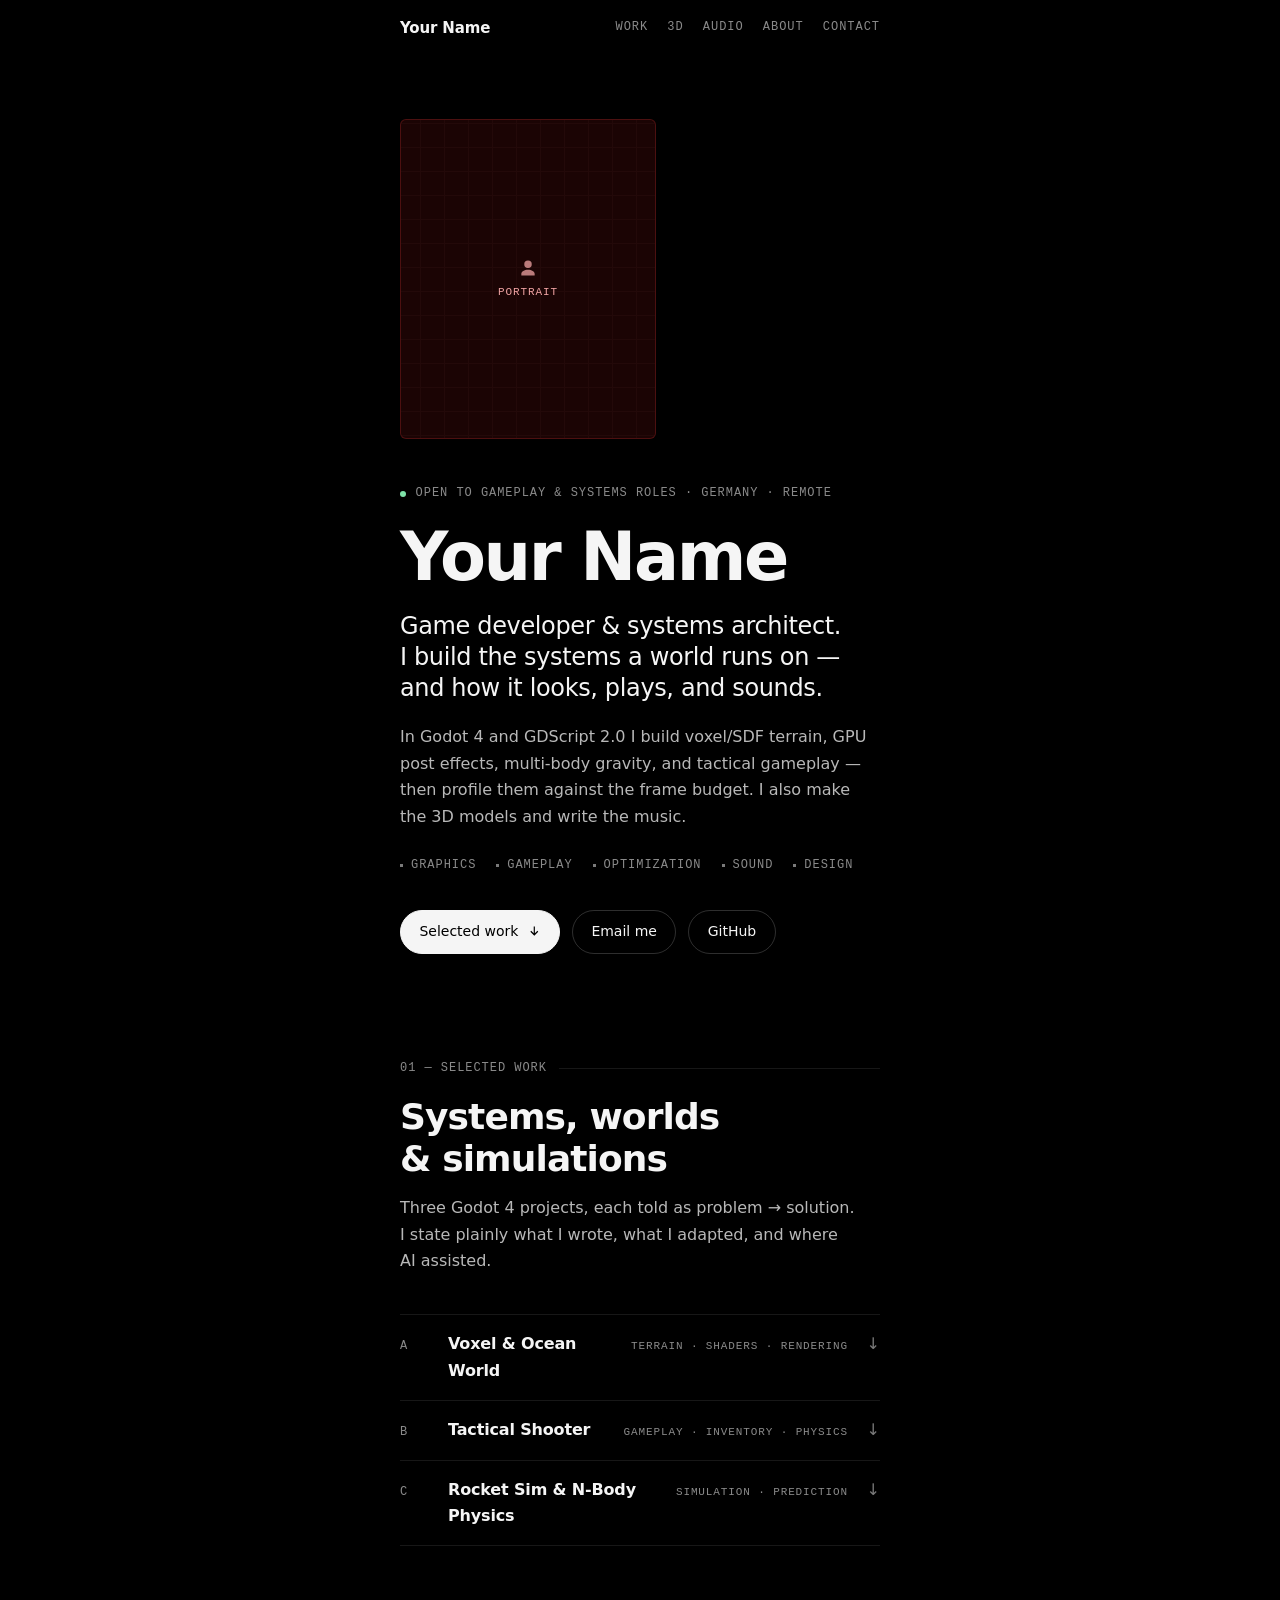
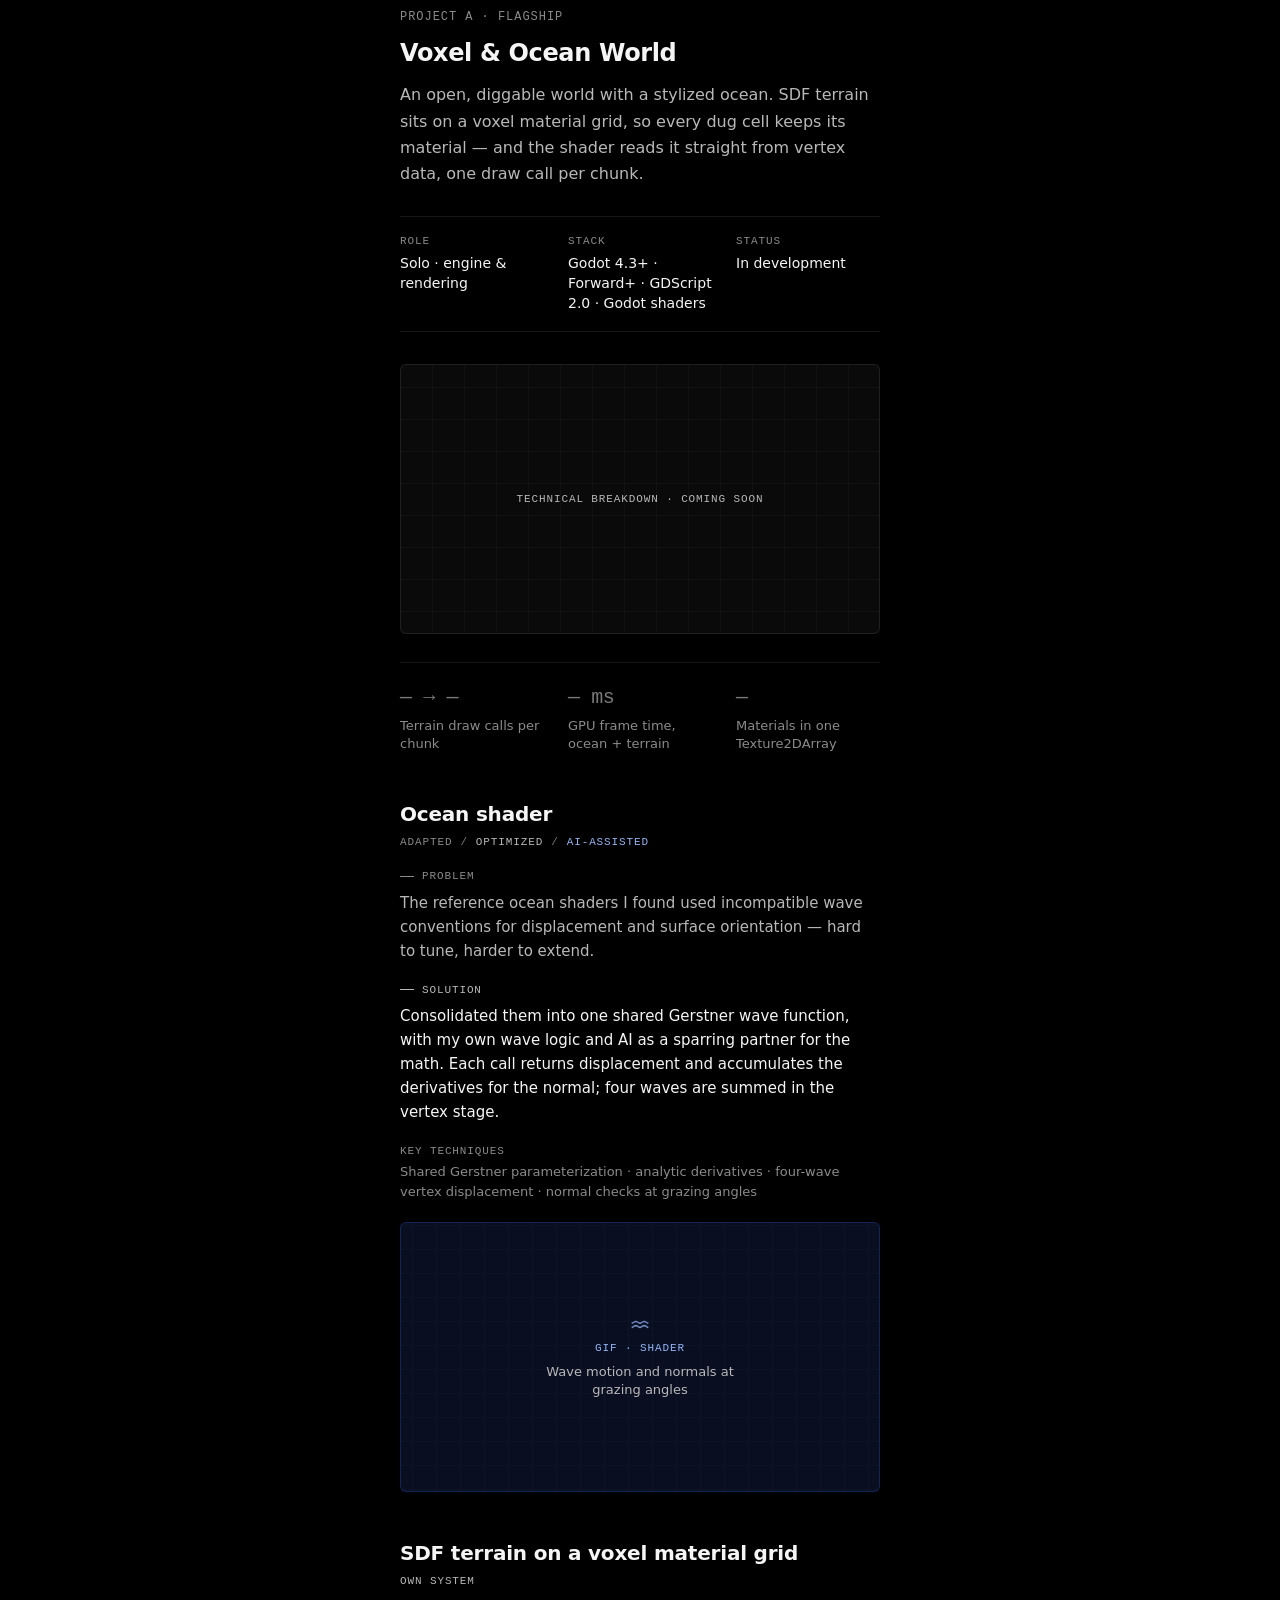
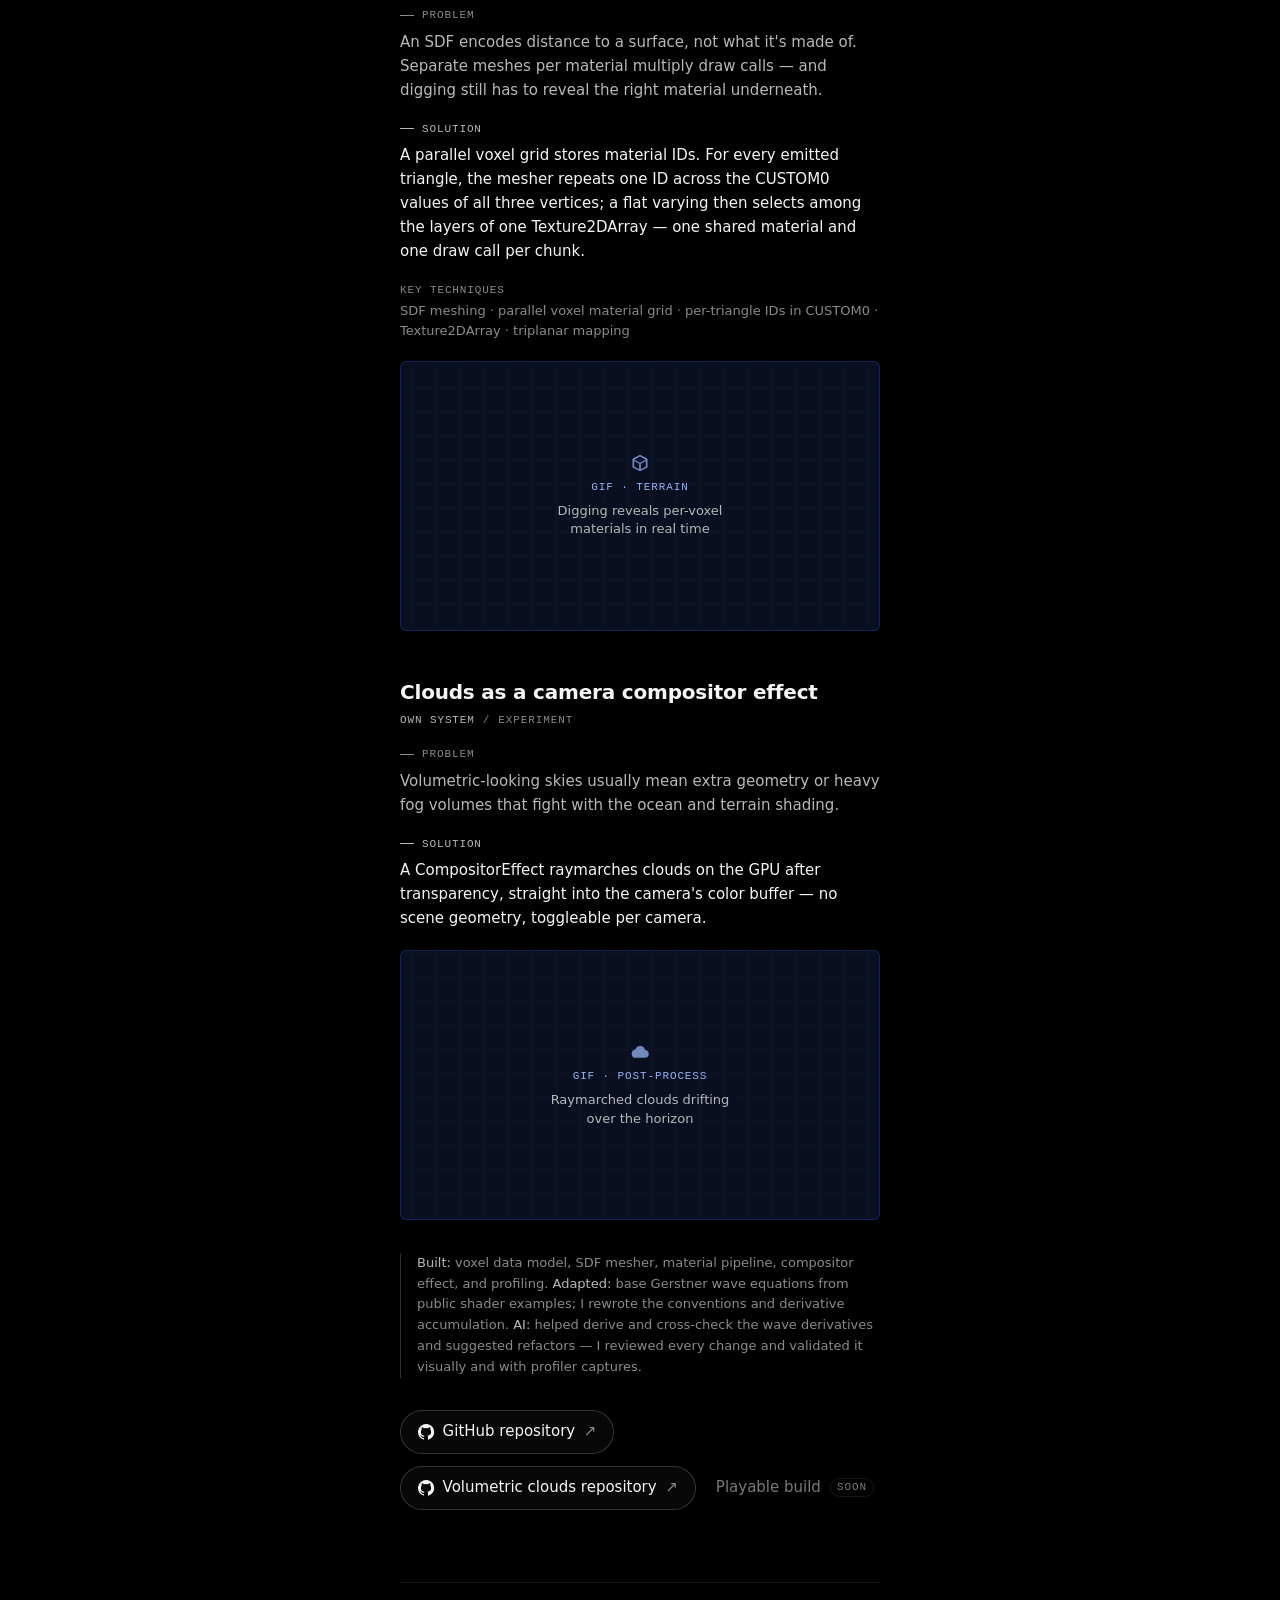
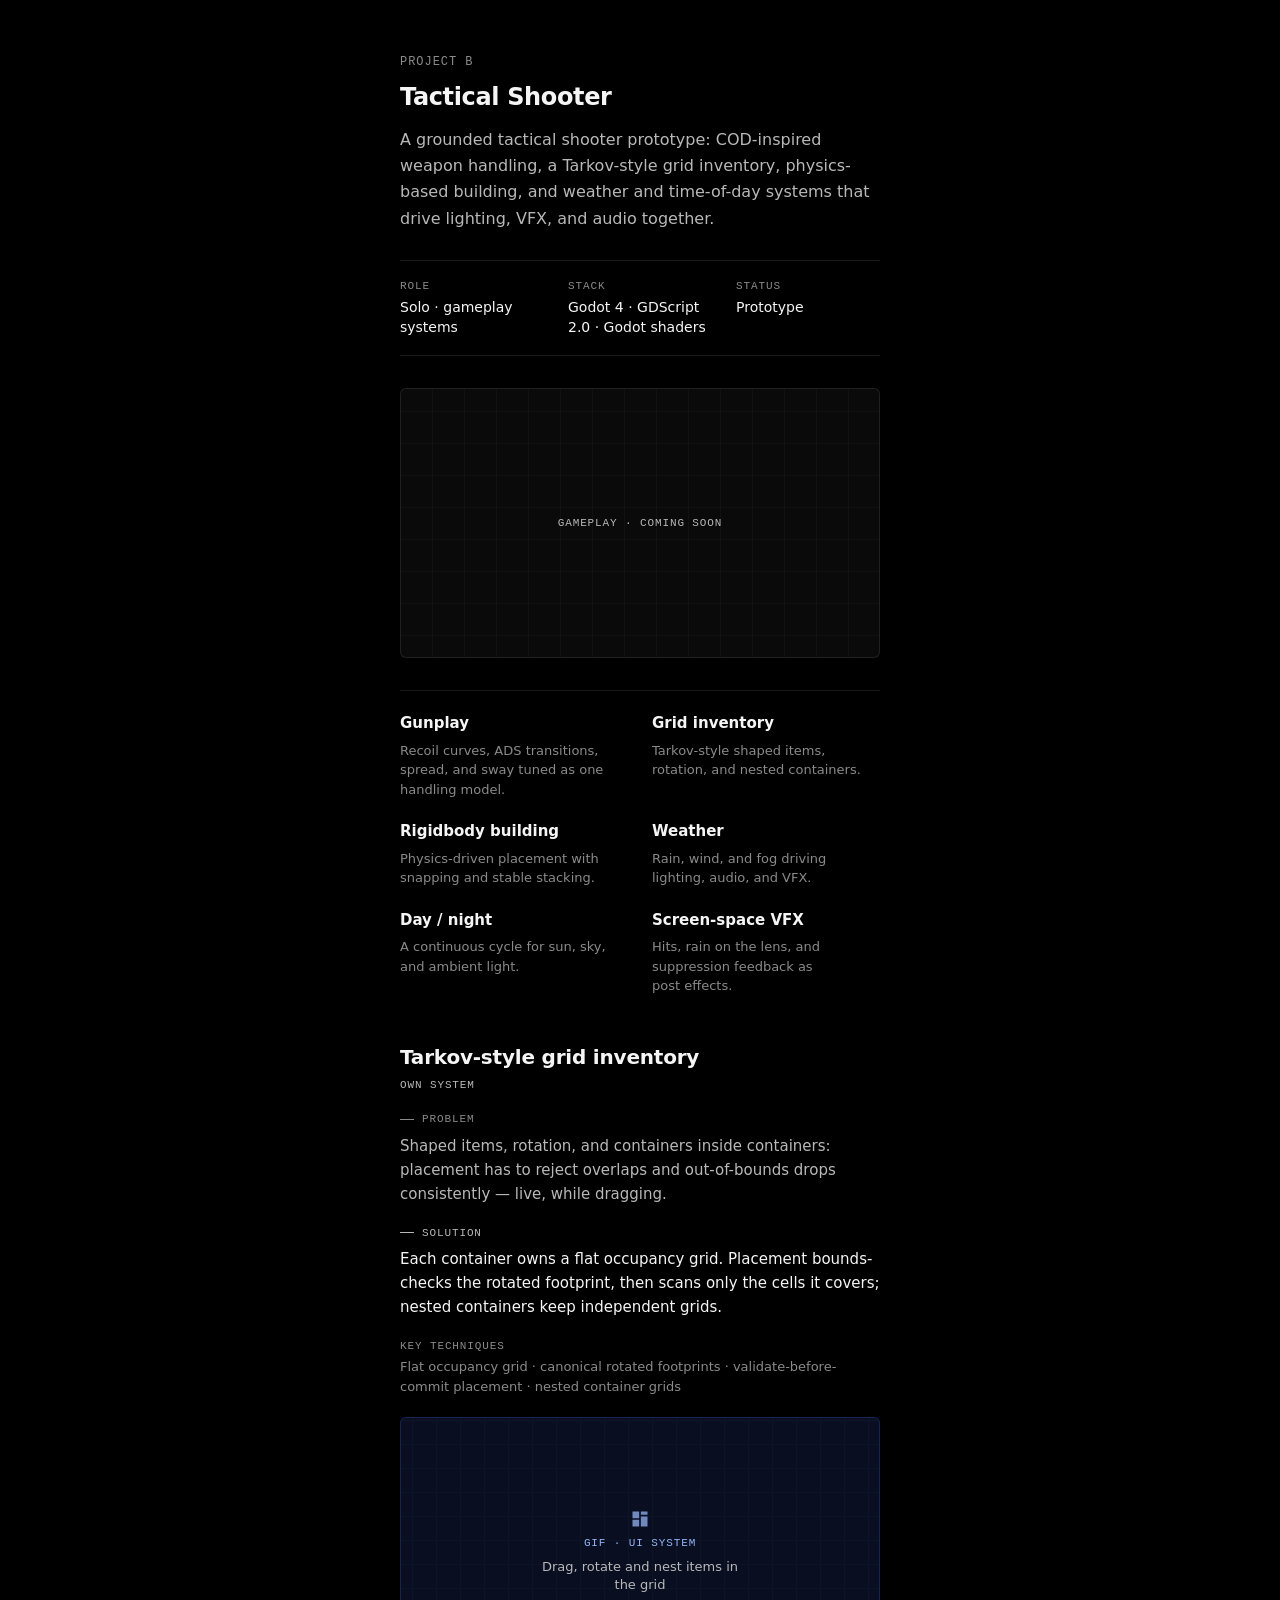
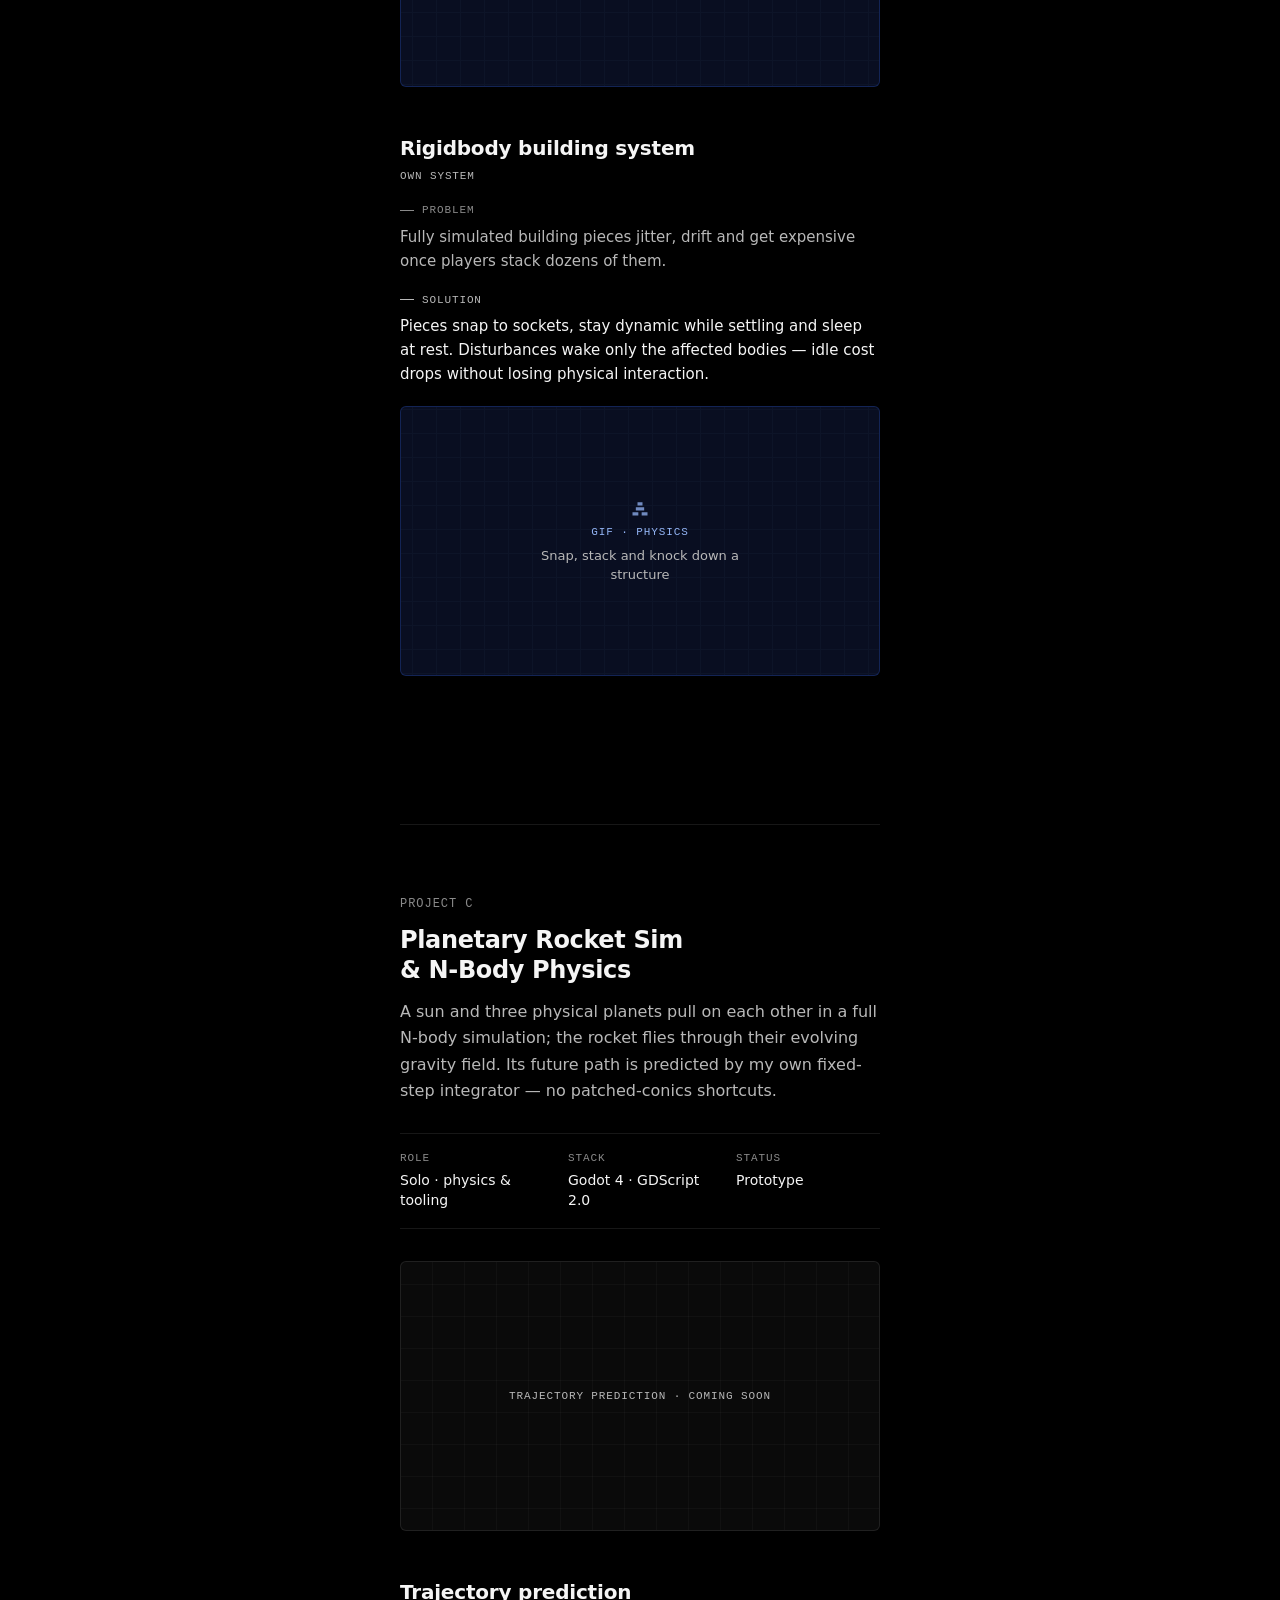
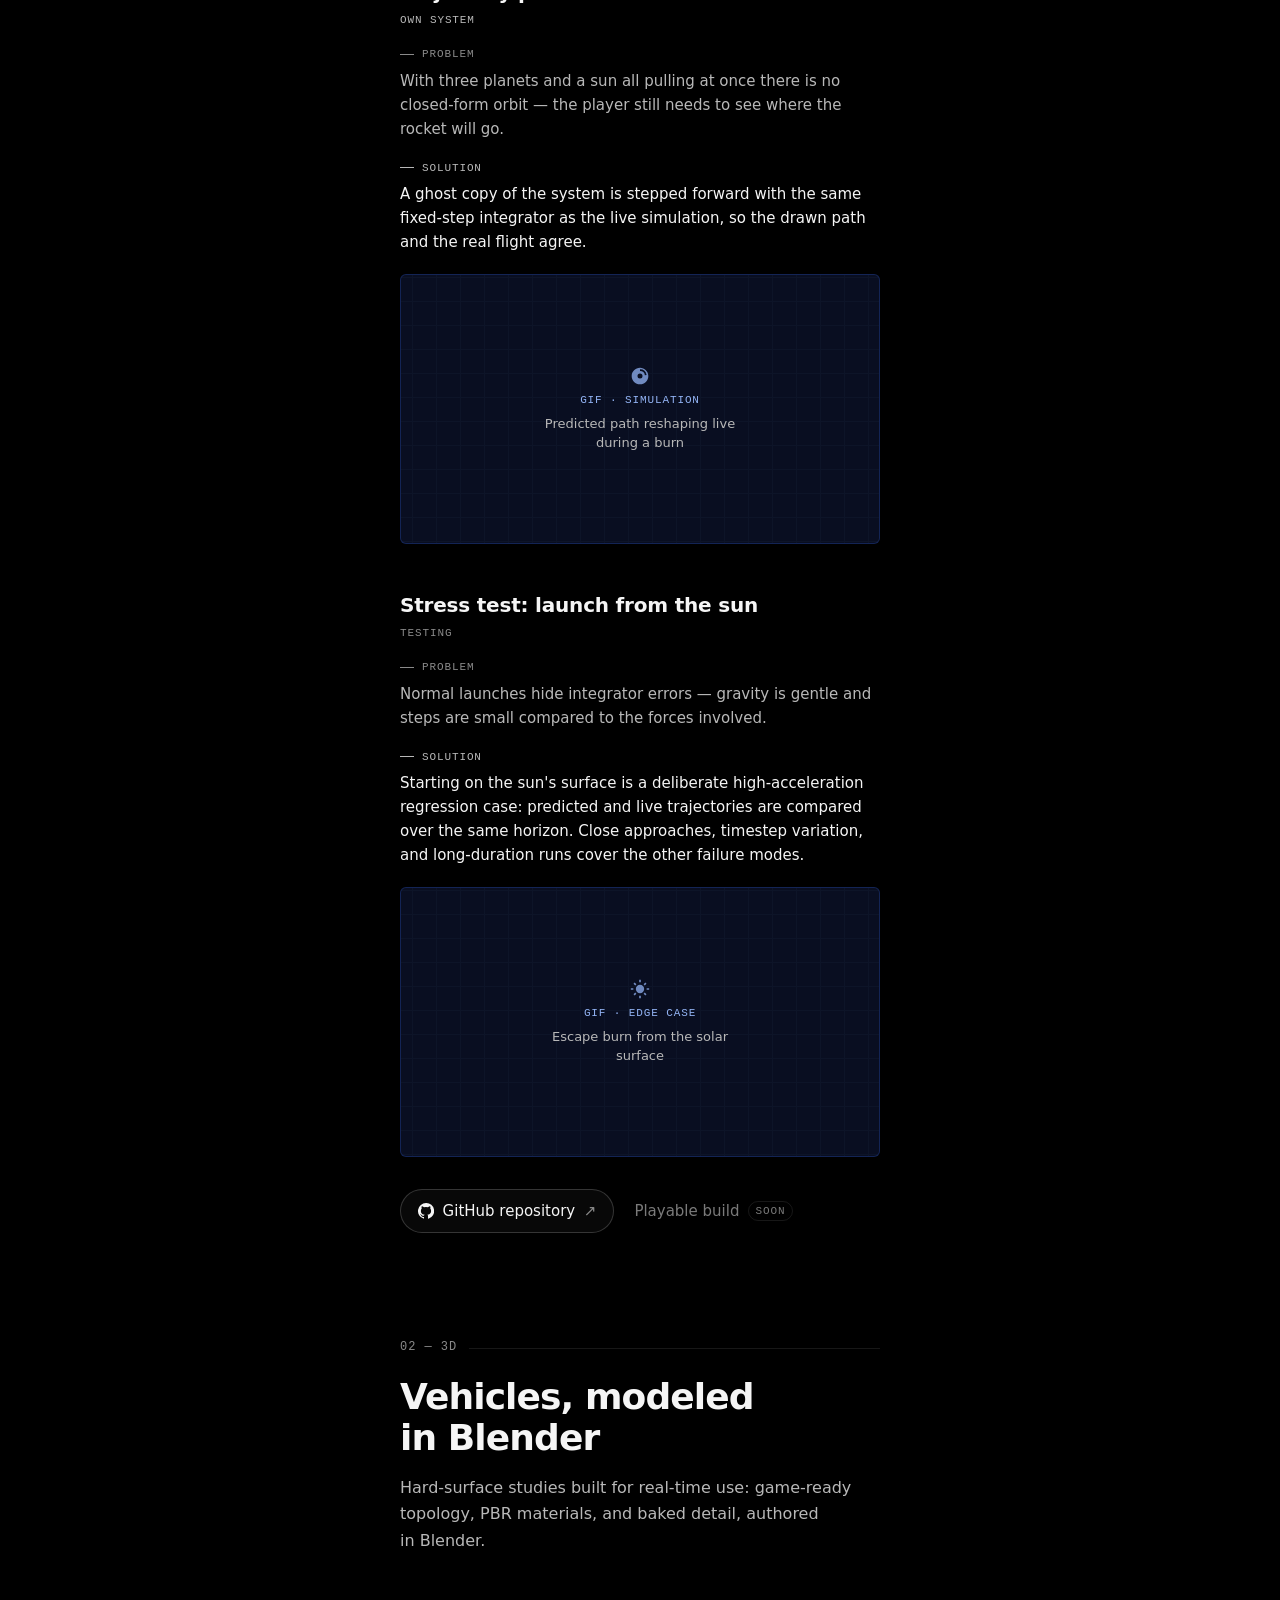
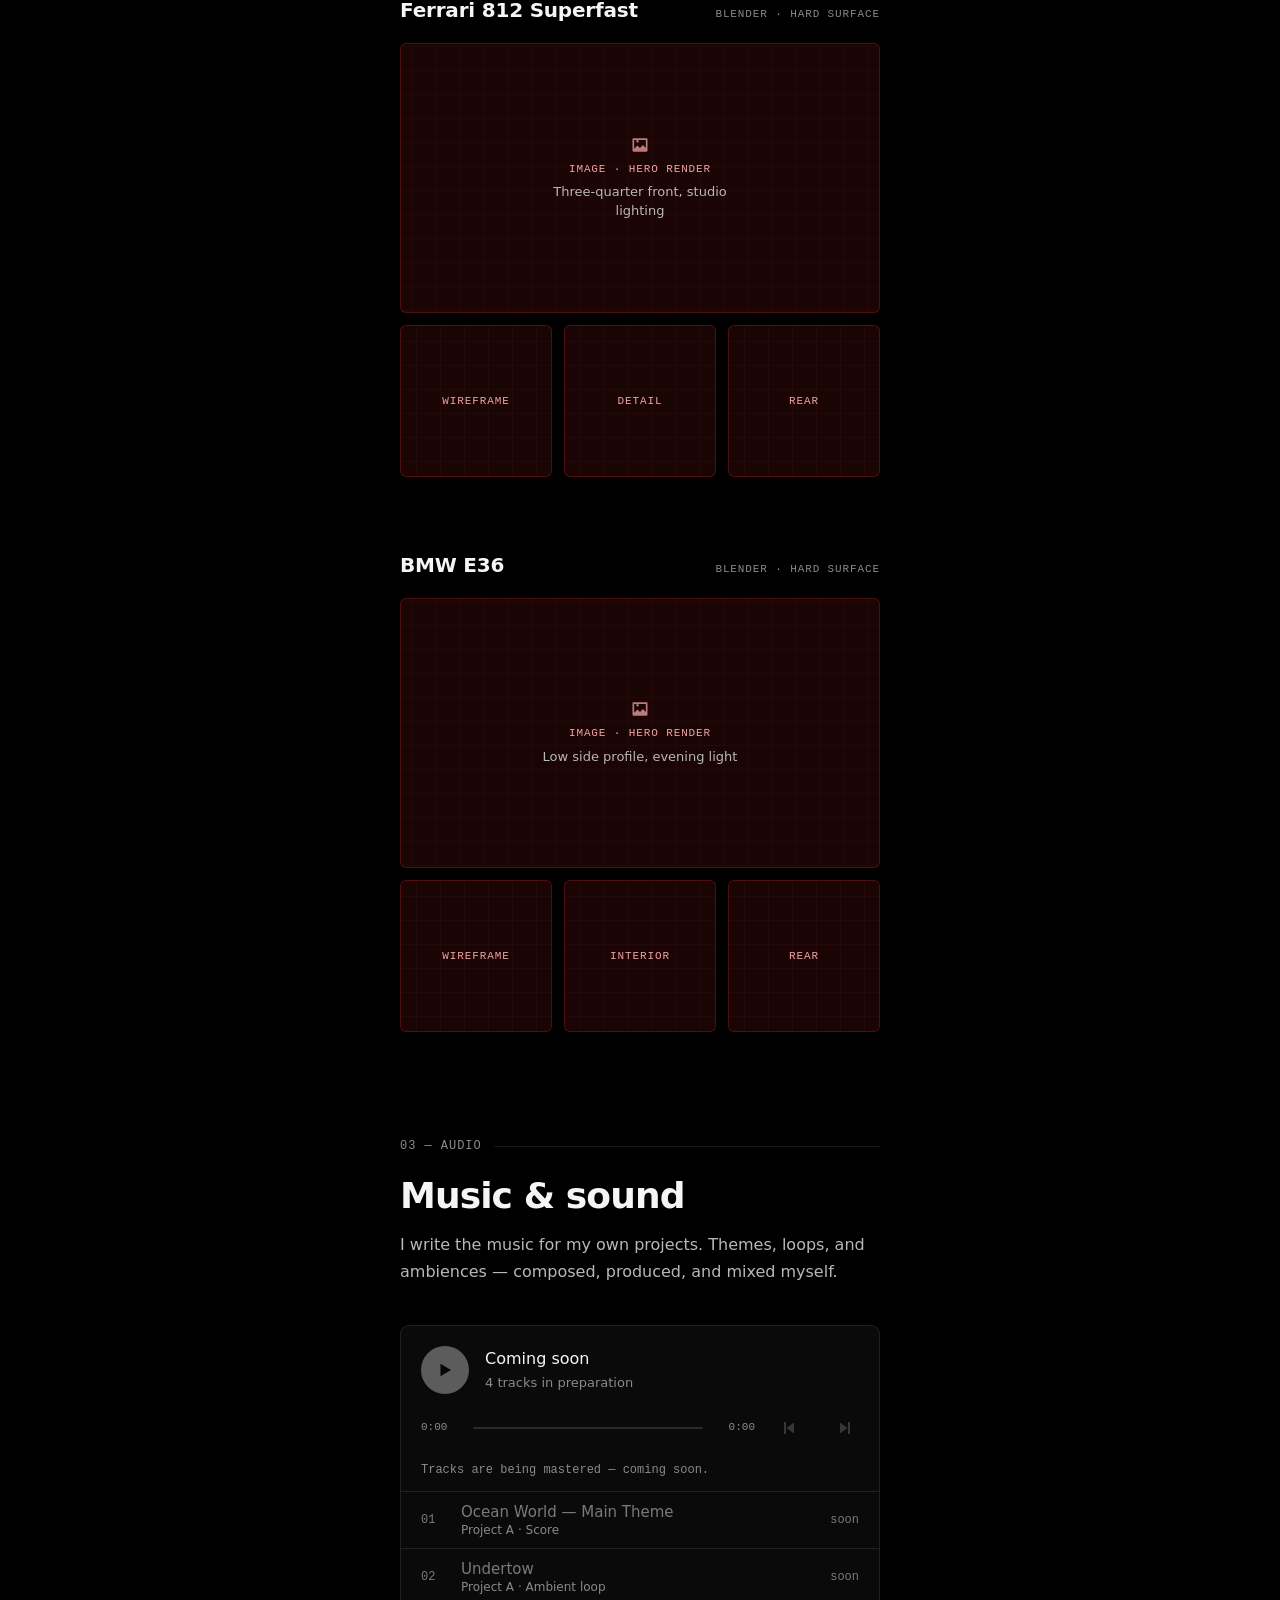
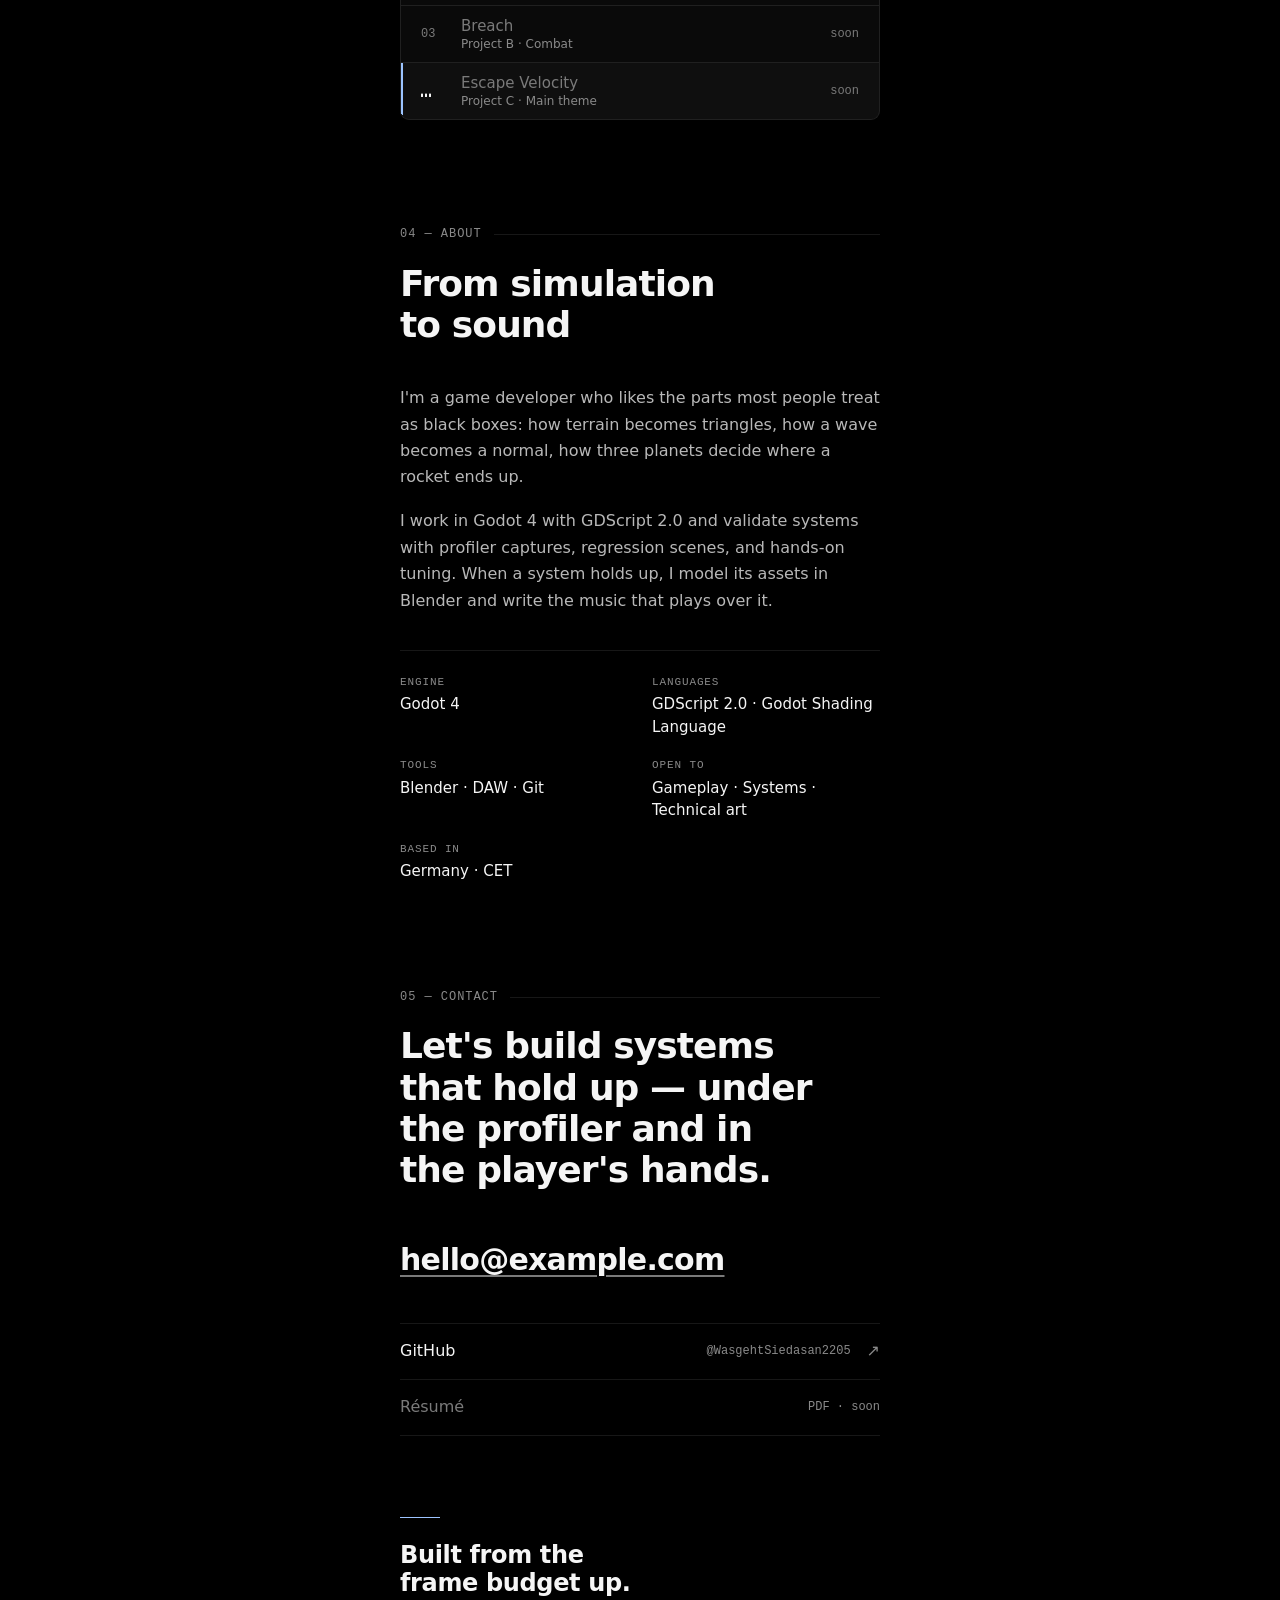
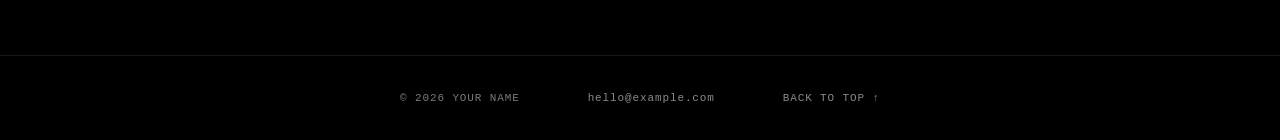
==== index.html @ 237e5ac3 "Round 5: prominent repo links with GitHub icon, key-technique lines, 4:3 case panels, equal mobile n" ====
<!doctype html>
<html lang="en">
<head>
  <meta charset="utf-8">
  <meta name="viewport" content="width=device-width, initial-scale=1, viewport-fit=cover">
  <title>Your Name — Game Developer &amp; Systems Architect</title>
  <meta name="description" content="Godot 4 / GDScript 2.0 game developer and systems architect in Germany: voxel/SDF terrain, shaders, N-body physics, tactical gameplay systems, 3D vehicles and original music.">
  <link rel="canonical" href="https://wasgehtsiedasan2205.github.io/PortfolioWebsite/">
  <meta name="theme-color" content="#000000">
  <meta name="color-scheme" content="dark">
  <meta property="og:type" content="website">
  <meta property="og:site_name" content="Your Name — Portfolio">
  <meta property="og:url" content="https://wasgehtsiedasan2205.github.io/PortfolioWebsite/">
  <meta property="og:title" content="Your Name — Game Developer &amp; Systems Architect">
  <meta property="og:description" content="Godot 4 terrain, rendering, physics and gameplay systems — with problem/solution breakdowns, 3D vehicles and original music.">
  <!-- Add a 1200×630 preview once it exists (see README):
  <meta property="og:image" content="https://wasgehtsiedasan2205.github.io/PortfolioWebsite/assets/img/social-preview.jpg">
  <meta property="og:image:width" content="1200">
  <meta property="og:image:height" content="630">
  <meta property="og:image:alt" content="Your Name — Game Developer & Systems Architect"> -->
  <meta name="twitter:card" content="summary">
  <link rel="icon" href="assets/icons/favicon.svg" type="image/svg+xml">
  <link rel="stylesheet" href="assets/css/styles.css?v=6">
  <script>document.documentElement.classList.add("js");</script>
  <script src="assets/js/main.js?v=6" defer></script>
  <script type="application/ld+json">
  {
    "@context": "https://schema.org",
    "@type": "Person",
    "name": "Your Name",
    "url": "https://wasgehtsiedasan2205.github.io/PortfolioWebsite/",
    "jobTitle": "Game Developer & Systems Architect",
    "address": { "@type": "PostalAddress", "addressCountry": "DE" },
    "sameAs": ["https://github.com/WasgehtSiedasan2205"],
    "knowsAbout": ["Game development", "Godot Engine", "GDScript", "Shaders", "Procedural terrain", "Physics simulation", "Gameplay systems", "Performance optimization", "Blender", "Music composition"]
  }
  </script>
</head>
<body>
  <a class="skip-link" href="#main">Skip to content</a>

  <header class="site-header" id="top">
    <nav class="nav wrap" aria-label="Primary">
      <a class="nav__brand" href="#top">Your Name</a>
      <div class="nav__links">
        <a href="#work">Work</a>
        <a href="#models">3D</a>
        <a href="#audio">Audio</a>
        <a href="#about">About</a>
        <a href="#contact">Contact</a>
      </div>
    </nav>
  </header>

  <main id="main" tabindex="-1">

    <!-- ===================================================== 1. HERO -->
    <section class="hero wrap" aria-labelledby="hero-name">
      <div class="hero__grid">
        <div class="hero__layout">
          <!-- Replace the panel with:
               <img src="assets/img/portrait.jpg" width="800" height="1000" alt="Portrait of Your Name" fetchpriority="high" decoding="async"> -->
          <figure class="hero__portrait hero__intro hero__intro--fade">
            <div class="panel panel--img panel--portrait" role="img" aria-label="Portrait placeholder for Your Name">
              <div class="panel__inner">
                <svg class="panel__icon" viewBox="0 0 24 24" aria-hidden="true"><path fill="currentColor" d="M12 12a4.5 4.5 0 1 0 0-9 4.5 4.5 0 0 0 0 9Zm0 2c-4.4 0-8 2.2-8 5v2h16v-2c0-2.8-3.6-5-8-5Z"/></svg>
                <span class="panel__kind">Portrait</span>
              </div>
            </div>
          </figure>

          <div class="hero__text">
            <p class="status hero__intro hero__intro--fade" style="--i:1"><span class="status__dot" aria-hidden="true"></span>Open to gameplay &amp; systems roles · Germany · Remote</p>
            <h1 class="hero__name hero__intro" id="hero-name" style="--i:2">Your Name</h1>
            <p class="hero__headline hero__intro" style="--i:3">Game developer &amp; systems architect. I build the systems a world runs on — and how it looks, plays, and sounds.</p>
            <p class="hero__lede hero__intro hero__intro--fade" style="--i:4">In Godot&nbsp;4 and GDScript&nbsp;2.0 I build voxel/SDF terrain, GPU post effects, multi-body gravity, and tactical gameplay — then profile them against the frame budget. I also make the 3D models and write the music.</p>

            <ul class="disciplines hero__intro hero__intro--fade" style="--i:5" aria-label="Disciplines">
              <li>Graphics</li>
              <li>Gameplay</li>
              <li>Optimization</li>
              <li>Sound</li>
              <li>Design</li>
            </ul>

            <div class="actions hero__intro hero__intro--fade" style="--i:6">
              <a class="btn btn--solid" href="#work">Selected work
                <svg viewBox="0 0 16 16" aria-hidden="true"><path fill="currentColor" d="M7.25 2h1.5v8.6l3.2-3.2 1.05 1.06L8 13.5 2.99 8.46 4.05 7.4l3.2 3.2V2Z"/></svg>
              </a>
              <a class="btn" href="mailto:hello@example.com">Email me</a>
              <a class="btn" href="https://github.com/WasgehtSiedasan2205" rel="me noopener" target="_blank">GitHub<span class="visually-hidden"> (opens in a new tab)</span></a>
            </div>
          </div>
        </div>
      </div>
    </section>

    <!-- ===================================================== 2. PROJECTS -->
    <section class="section wrap" id="work" aria-labelledby="work-title">
      <header class="section-head reveal">
        <p class="label">01 — Selected work</p>
        <h2 class="section-title" id="work-title">Systems, worlds &amp; simulations</h2>
        <p class="section-intro">Three Godot&nbsp;4 projects, each told as problem → solution. I state plainly what I wrote, what I adapted, and where AI assisted.</p>
      </header>

      <nav class="work-index reveal" aria-label="Project overview">
        <a href="#project-ocean"><span class="work-index__key">A</span><span class="work-index__title">Voxel &amp; Ocean World</span><span class="work-index__focus">Terrain · Shaders · Rendering</span></a>
        <a href="#project-shooter"><span class="work-index__key">B</span><span class="work-index__title">Tactical Shooter</span><span class="work-index__focus">Gameplay · Inventory · Physics</span></a>
        <a href="#project-orbit"><span class="work-index__key">C</span><span class="work-index__title">Rocket Sim &amp; N-Body Physics</span><span class="work-index__focus">Simulation · Prediction</span></a>
      </nav>

      <!-- ---------- Project A -->
      <article class="project" id="project-ocean" aria-labelledby="pa-title">
        <header class="reveal">
          <p class="project__index">Project A · Flagship</p>
          <h3 class="project__title" id="pa-title">Voxel &amp; Ocean World</h3>
          <p class="project__summary">An open, diggable world with a stylized ocean. SDF terrain sits on a voxel material grid, so every dug cell keeps its material — and the shader reads it straight from vertex data, one draw call per chunk.</p>
          <dl class="meta">
            <div><dt>Role</dt><dd>Solo · engine &amp; rendering</dd></div>
            <div><dt>Stack</dt><dd>Godot 4.3+ · Forward+ · GDScript 2.0 · Godot shaders</dd></div>
            <div><dt>Status</dt><dd>In development</dd></div>
          </dl>
        </header>

        <div class="project__media reveal">
          <div class="video is-pending" data-yt-id="" data-yt-title="Voxel &amp; Ocean World — technical breakdown">
            <button class="video__btn" type="button" disabled aria-label="Voxel &amp; Ocean World — technical breakdown — video coming soon">
              <span class="video__play" aria-hidden="true"><svg viewBox="0 0 16 16"><path d="M3 1.8v12.4L14 8 3 1.8Z"/></svg></span>
              <span class="video__caption">Technical breakdown<span class="video__soon"> · coming soon</span></span>
            </button>
          </div>
        </div>

        <!-- Fill in real numbers: remove data-todo once measured. -->
        <ul class="metrics reveal" aria-label="Key measurements">
          <li class="metric"><span class="metric__value" data-todo>— → —</span><span class="metric__label">Terrain draw calls per chunk</span></li>
          <li class="metric"><span class="metric__value" data-todo>— ms</span><span class="metric__label">GPU frame time, ocean + terrain</span></li>
          <li class="metric"><span class="metric__value" data-todo>—</span><span class="metric__label">Materials in one Texture2DArray</span></li>
        </ul>

        <div class="cases">
          <section class="case reveal" aria-labelledby="pa-c1">
            <div class="case__head">
              <h4 class="case__title" id="pa-c1">Ocean shader</h4>
              <div class="tags"><span class="tag">Adapted</span><span class="tag tag--own">Optimized</span><span class="tag tag--ai">AI-assisted</span></div>
            </div>
            <div class="case__body">
              <div class="ps">
                <div class="ps__item"><span class="ps__label">Problem</span><p>The reference ocean shaders I found used incompatible wave conventions for displacement and surface orientation — hard to tune, harder to extend.</p></div>
                <div class="ps__item ps__item--solution"><span class="ps__label">Solution</span><p>Consolidated them into one shared Gerstner wave function, with my own wave logic and AI as a sparring partner for the math. Each call returns displacement and accumulates the derivatives for the normal; four waves are summed in the vertex stage.</p></div>
                <p class="ps__keys"><span>Key techniques</span> Shared Gerstner parameterization · analytic derivatives · four-wave vertex displacement · normal checks at grazing angles</p>
              </div>
              <figure class="panel panel--gif" role="img" aria-label="Animated preview placeholder: ocean waves and foam">
                <div class="panel__inner">
                  <svg class="panel__icon" viewBox="0 0 24 24" aria-hidden="true"><path fill="currentColor" d="M2 15c2.5 0 2.5-2 5-2s2.5 2 5 2 2.5-2 5-2 2.5 2 5 2v2c-2.5 0-2.5-2-5-2s-2.5 2-5 2-2.5-2-5-2-2.5 2-5 2v-2Zm0-5c2.5 0 2.5-2 5-2s2.5 2 5 2 2.5-2 5-2 2.5 2 5 2v2c-2.5 0-2.5-2-5-2s-2.5 2-5 2-2.5-2-5-2-2.5 2-5 2v-2Z"/></svg>
                  <span class="panel__kind">GIF · Shader</span>
                  <span class="panel__desc">Wave motion and normals at grazing angles</span>
                </div>
              </figure>
            </div>
          </section>

          <section class="case reveal" aria-labelledby="pa-c2">
            <div class="case__head">
              <h4 class="case__title" id="pa-c2">SDF terrain on a voxel material grid</h4>
              <div class="tags"><span class="tag tag--own">Own system</span></div>
            </div>
            <div class="case__body">
              <div class="ps">
                <div class="ps__item"><span class="ps__label">Problem</span><p>An SDF encodes distance to a surface, not what it's made of. Separate meshes per material multiply draw calls — and digging still has to reveal the right material underneath.</p></div>
                <!-- TODO(owner): add chunk size, meshing thread (e.g. WorkerThreadPool) and remesh time per edit. -->
                <div class="ps__item ps__item--solution"><span class="ps__label">Solution</span><p>A parallel voxel grid stores material IDs. For every emitted triangle, the mesher repeats one ID across the CUSTOM0 values of all three vertices; a flat varying then selects among the layers of one Texture2DArray — one shared material and one draw call per chunk.</p></div>
                <p class="ps__keys"><span>Key techniques</span> SDF meshing · parallel voxel material grid · per-triangle IDs in CUSTOM0 · Texture2DArray · triplanar mapping</p>
              </div>
              <figure class="panel panel--gif" role="img" aria-label="Animated preview placeholder: digging reveals voxel materials">
                <div class="panel__inner">
                  <svg class="panel__icon" viewBox="0 0 24 24" aria-hidden="true"><path fill="currentColor" d="M12 2 3 7v10l9 5 9-5V7l-9-5Zm0 2.3 6.7 3.7L12 11.7 5.3 8 12 4.3ZM5 9.7l6 3.3v6.6l-6-3.3V9.7Zm8 9.9V13l6-3.3v6.6l-6 3.3Z"/></svg>
                  <span class="panel__kind">GIF · Terrain</span>
                  <span class="panel__desc">Digging reveals per-voxel materials in real time</span>
                </div>
              </figure>
            </div>
          </section>

          <section class="case reveal" aria-labelledby="pa-c3">
            <div class="case__head">
              <h4 class="case__title" id="pa-c3">Clouds as a camera compositor effect</h4>
              <div class="tags"><span class="tag tag--own">Own system</span><span class="tag">Experiment</span></div>
            </div>
            <div class="case__body">
              <div class="ps">
                <div class="ps__item"><span class="ps__label">Problem</span><p>Volumetric-looking skies usually mean extra geometry or heavy fog volumes that fight with the ocean and terrain shading.</p></div>
                <div class="ps__item ps__item--solution"><span class="ps__label">Solution</span><p>A CompositorEffect raymarches clouds on the GPU after transparency, straight into the camera's color buffer — no scene geometry, toggleable per camera.</p></div>
              </div>
              <figure class="panel panel--gif" role="img" aria-label="Animated preview placeholder: compositor clouds">
                <div class="panel__inner">
                  <svg class="panel__icon" viewBox="0 0 24 24" aria-hidden="true"><path fill="currentColor" d="M7 19a5 5 0 0 1-.6-9.96A6 6 0 0 1 18 9.5a4.75 4.75 0 0 1-.5 9.5H7Z"/></svg>
                  <span class="panel__kind">GIF · Post-process</span>
                  <span class="panel__desc">Raymarched clouds drifting over the horizon</span>
                </div>
              </figure>
            </div>
          </section>
        </div>

        <p class="ownership reveal"><strong>Built:</strong> voxel data model, SDF mesher, material pipeline, compositor effect, and profiling. <strong>Adapted:</strong> base Gerstner wave equations from public shader examples; I rewrote the conventions and derivative accumulation. <strong>AI:</strong> helped derive and cross-check the wave derivatives and suggested refactors — I reviewed every change and validated it visually and with profiler captures.</p>

        <div class="project__links reveal">
          <!-- TODO(owner): replace href with the project's repository URL -->
          <a class="link-arrow" href="https://github.com/WasgehtSiedasan2205?tab=repositories" rel="noopener" target="_blank"><svg viewBox="0 0 16 16" aria-hidden="true"><path d="M8 0a8 8 0 0 0-2.53 15.59c.4.07.55-.17.55-.38v-1.33c-2.23.48-2.7-1.07-2.7-1.07-.36-.92-.89-1.17-.89-1.17-.73-.5.05-.49.05-.49.8.06 1.23.83 1.23.83.72 1.22 1.87.87 2.33.67.07-.52.28-.87.5-1.07-1.78-.2-3.65-.89-3.65-3.95 0-.87.31-1.59.82-2.15-.08-.2-.36-1.02.08-2.12 0 0 .67-.21 2.2.82a7.6 7.6 0 0 1 4 0c1.53-1.04 2.2-.82 2.2-.82.44 1.1.16 1.92.08 2.12.51.56.82 1.28.82 2.15 0 3.07-1.87 3.75-3.65 3.95.29.25.54.73.54 1.48v2.2c0 .21.15.46.55.38A8 8 0 0 0 8 0Z"/></svg>GitHub repository<span class="visually-hidden"> (opens in a new tab)</span></a>
          <a class="link-arrow" href="https://github.com/WasgehtSiedasan2205/VolumetricClouds" rel="noopener" target="_blank"><svg viewBox="0 0 16 16" aria-hidden="true"><path d="M8 0a8 8 0 0 0-2.53 15.59c.4.07.55-.17.55-.38v-1.33c-2.23.48-2.7-1.07-2.7-1.07-.36-.92-.89-1.17-.89-1.17-.73-.5.05-.49.05-.49.8.06 1.23.83 1.23.83.72 1.22 1.87.87 2.33.67.07-.52.28-.87.5-1.07-1.78-.2-3.65-.89-3.65-3.95 0-.87.31-1.59.82-2.15-.08-.2-.36-1.02.08-2.12 0 0 .67-.21 2.2.82a7.6 7.6 0 0 1 4 0c1.53-1.04 2.2-.82 2.2-.82.44 1.1.16 1.92.08 2.12.51.56.82 1.28.82 2.15 0 3.07-1.87 3.75-3.65 3.95.29.25.54.73.54 1.48v2.2c0 .21.15.46.55.38A8 8 0 0 0 8 0Z"/></svg>Volumetric clouds repository<span class="visually-hidden"> (opens in a new tab)</span></a>
          <span class="link-arrow link-arrow--soon">Playable build <span class="link-arrow__badge">soon</span></span>
        </div>
      </article>

      <!-- ---------- Project B -->
      <article class="project" id="project-shooter" aria-labelledby="pb-title">
        <header class="reveal">
          <p class="project__index">Project B</p>
          <h3 class="project__title" id="pb-title">Tactical Shooter</h3>
          <p class="project__summary">A grounded tactical shooter prototype: COD-inspired weapon handling, a Tarkov-style grid inventory, physics-based building, and weather and time-of-day systems that drive lighting, VFX, and audio together.</p>
          <dl class="meta">
            <div><dt>Role</dt><dd>Solo · gameplay systems</dd></div>
            <div><dt>Stack</dt><dd>Godot 4 · GDScript 2.0 · Godot shaders</dd></div>
            <div><dt>Status</dt><dd>Prototype</dd></div>
          </dl>
        </header>

        <div class="project__media reveal">
          <div class="video is-pending" data-yt-id="" data-yt-title="Tactical Shooter — gameplay">
            <button class="video__btn" type="button" disabled aria-label="Tactical Shooter — gameplay — video coming soon">
              <span class="video__play" aria-hidden="true"><svg viewBox="0 0 16 16"><path d="M3 1.8v12.4L14 8 3 1.8Z"/></svg></span>
              <span class="video__caption">Gameplay<span class="video__soon"> · coming soon</span></span>
            </button>
          </div>
        </div>

        <ul class="features reveal" aria-label="Feature set">
          <li class="feature"><h4>Gunplay</h4><p>Recoil curves, ADS transitions, spread, and sway tuned as one handling model.</p></li>
          <li class="feature"><h4>Grid inventory</h4><p>Tarkov-style shaped items, rotation, and nested containers.</p></li>
          <li class="feature"><h4>Rigidbody building</h4><p>Physics-driven placement with snapping and stable stacking.</p></li>
          <li class="feature"><h4>Weather</h4><p>Rain, wind, and fog driving lighting, audio, and VFX.</p></li>
          <li class="feature"><h4>Day / night</h4><p>A continuous cycle for sun, sky, and ambient light.</p></li>
          <li class="feature"><h4>Screen-space VFX</h4><p>Hits, rain on the lens, and suppression feedback as post effects.</p></li>
        </ul>

        <div class="cases">
          <section class="case reveal" aria-labelledby="pb-c1">
            <div class="case__head">
              <h4 class="case__title" id="pb-c1">Tarkov-style grid inventory</h4>
              <div class="tags"><span class="tag tag--own">Own system</span></div>
            </div>
            <div class="case__body">
              <div class="ps">
                <div class="ps__item"><span class="ps__label">Problem</span><p>Shaped items, rotation, and containers inside containers: placement has to reject overlaps and out-of-bounds drops consistently — live, while dragging.</p></div>
                <div class="ps__item ps__item--solution"><span class="ps__label">Solution</span><p>Each container owns a flat occupancy grid. Placement bounds-checks the rotated footprint, then scans only the cells it covers; nested containers keep independent grids.</p></div>
                <p class="ps__keys"><span>Key techniques</span> Flat occupancy grid · canonical rotated footprints · validate-before-commit placement · nested container grids</p>
              </div>
              <figure class="panel panel--gif" role="img" aria-label="Animated preview placeholder: dragging and rotating inventory items">
                <div class="panel__inner">
                  <svg class="panel__icon" viewBox="0 0 24 24" aria-hidden="true"><path fill="currentColor" d="M3 3h8v8H3V3Zm10 0h8v4h-8V3Zm0 6h8v12h-8V9ZM3 13h8v8H3v-8Z"/></svg>
                  <span class="panel__kind">GIF · UI system</span>
                  <span class="panel__desc">Drag, rotate and nest items in the grid</span>
                </div>
              </figure>
            </div>
          </section>

          <section class="case reveal" aria-labelledby="pb-c2">
            <div class="case__head">
              <h4 class="case__title" id="pb-c2">Rigidbody building system</h4>
              <div class="tags"><span class="tag tag--own">Own system</span></div>
            </div>
            <div class="case__body">
              <div class="ps">
                <div class="ps__item"><span class="ps__label">Problem</span><p>Fully simulated building pieces jitter, drift and get expensive once players stack dozens of them.</p></div>
                <div class="ps__item ps__item--solution"><span class="ps__label">Solution</span><p>Pieces snap to sockets, stay dynamic while settling and sleep at rest. Disturbances wake only the affected bodies — idle cost drops without losing physical interaction.</p></div>
              </div>
              <figure class="panel panel--gif" role="img" aria-label="Animated preview placeholder: building and collapsing a structure">
                <div class="panel__inner">
                  <svg class="panel__icon" viewBox="0 0 24 24" aria-hidden="true"><path fill="currentColor" d="M3 17h7v4H3v-4Zm11 0h7v4h-7v-4ZM7 11h10v4H7v-4Zm2-6h6v4H9V5Z"/></svg>
                  <span class="panel__kind">GIF · Physics</span>
                  <span class="panel__desc">Snap, stack and knock down a structure</span>
                </div>
              </figure>
            </div>
          </section>
        </div>

        <div class="project__links reveal">
          <!-- TODO(owner): replace href with the project's repository URL -->
          <a class="link-arrow" href="https://github.com/WasgehtSiedasan2205?tab=repositories" rel="noopener" target="_blank"><svg viewBox="0 0 16 16" aria-hidden="true"><path d="M8 0a8 8 0 0 0-2.53 15.59c.4.07.55-.17.55-.38v-1.33c-2.23.48-2.7-1.07-2.7-1.07-.36-.92-.89-1.17-.89-1.17-.73-.5.05-.49.05-.49.8.06 1.23.83 1.23.83.72 1.22 1.87.87 2.33.67.07-.52.28-.87.5-1.07-1.78-.2-3.65-.89-3.65-3.95 0-.87.31-1.59.82-2.15-.08-.2-.36-1.02.08-2.12 0 0 .67-.21 2.2.82a7.6 7.6 0 0 1 4 0c1.53-1.04 2.2-.82 2.2-.82.44 1.1.16 1.92.08 2.12.51.56.82 1.28.82 2.15 0 3.07-1.87 3.75-3.65 3.95.29.25.54.73.54 1.48v2.2c0 .21.15.46.55.38A8 8 0 0 0 8 0Z"/></svg>GitHub repository<span class="visually-hidden"> (opens in a new tab)</span></a>
          <span class="link-arrow link-arrow--soon">Playable build <span class="link-arrow__badge">soon</span></span>
        </div>
      </article>

      <!-- ---------- Project C -->
      <article class="project" id="project-orbit" aria-labelledby="pc-title">
        <header class="reveal">
          <p class="project__index">Project C</p>
          <h3 class="project__title" id="pc-title">Planetary Rocket Sim &amp; N-Body Physics</h3>
          <p class="project__summary">A sun and three physical planets pull on each other in a full N-body simulation; the rocket flies through their evolving gravity field. Its future path is predicted by my own fixed-step integrator — no patched-conics shortcuts.</p>
          <dl class="meta">
            <div><dt>Role</dt><dd>Solo · physics &amp; tooling</dd></div>
            <div><dt>Stack</dt><dd>Godot 4 · GDScript 2.0</dd></div>
            <div><dt>Status</dt><dd>Prototype</dd></div>
          </dl>
        </header>

        <div class="project__media reveal">
          <div class="video is-pending" data-yt-id="" data-yt-title="Planetary Rocket Sim — trajectory prediction">
            <button class="video__btn" type="button" disabled aria-label="Planetary Rocket Sim — trajectory prediction — video coming soon">
              <span class="video__play" aria-hidden="true"><svg viewBox="0 0 16 16"><path d="M3 1.8v12.4L14 8 3 1.8Z"/></svg></span>
              <span class="video__caption">Trajectory prediction<span class="video__soon"> · coming soon</span></span>
            </button>
          </div>
        </div>

        <div class="cases">
          <section class="case reveal" aria-labelledby="pc-c1">
            <div class="case__head">
              <h4 class="case__title" id="pc-c1">Trajectory prediction</h4>
              <div class="tags"><span class="tag tag--own">Own system</span></div>
            </div>
            <div class="case__body">
              <div class="ps">
                <div class="ps__item"><span class="ps__label">Problem</span><p>With three planets and a sun all pulling at once there is no closed-form orbit — the player still needs to see where the rocket will go.</p></div>
                <div class="ps__item ps__item--solution"><span class="ps__label">Solution</span><p>A ghost copy of the system is stepped forward with the same fixed-step integrator as the live simulation, so the drawn path and the real flight agree.</p></div>
              </div>
              <figure class="panel panel--gif" role="img" aria-label="Animated preview placeholder: predicted orbit line updating during a burn">
                <div class="panel__inner">
                  <svg class="panel__icon" viewBox="0 0 24 24" aria-hidden="true"><path fill="currentColor" d="M12 9a3 3 0 1 1 0 6 3 3 0 0 1 0-6Zm0-7C6.5 2 2 6.5 2 12s4.5 10 10 10 10-4.5 10-10S17.5 2 12 2Zm0 2a8 8 0 0 1 7.9 6.7l-2 .3A6 6 0 0 0 12 6V4Z"/></svg>
                  <span class="panel__kind">GIF · Simulation</span>
                  <span class="panel__desc">Predicted path reshaping live during a burn</span>
                </div>
              </figure>
            </div>
          </section>

          <section class="case reveal" aria-labelledby="pc-c2">
            <div class="case__head">
              <h4 class="case__title" id="pc-c2">Stress test: launch from the sun</h4>
              <div class="tags"><span class="tag">Testing</span></div>
            </div>
            <div class="case__body">
              <div class="ps">
                <div class="ps__item"><span class="ps__label">Problem</span><p>Normal launches hide integrator errors — gravity is gentle and steps are small compared to the forces involved.</p></div>
                <div class="ps__item ps__item--solution"><span class="ps__label">Solution</span><p>Starting on the sun's surface is a deliberate high-acceleration regression case: predicted and live trajectories are compared over the same horizon. Close approaches, timestep variation, and long-duration runs cover the other failure modes.</p></div>
              </div>
              <figure class="panel panel--gif" role="img" aria-label="Animated preview placeholder: rocket escaping from the sun">
                <div class="panel__inner">
                  <svg class="panel__icon" viewBox="0 0 24 24" aria-hidden="true"><path fill="currentColor" d="M12 7a5 5 0 1 1 0 10 5 5 0 0 1 0-10ZM11 1h2v3h-2V1Zm0 19h2v3h-2v-3ZM1 11h3v2H1v-2Zm19 0h3v2h-3v-2ZM4.2 5.6l1.4-1.4 2.1 2.1-1.4 1.4-2.1-2.1Zm12.1 12.1 1.4-1.4 2.1 2.1-1.4 1.4-2.1-2.1ZM4.2 18.4l2.1-2.1 1.4 1.4-2.1 2.1-1.4-1.4ZM16.3 6.3l2.1-2.1 1.4 1.4-2.1 2.1-1.4-1.4Z"/></svg>
                  <span class="panel__kind">GIF · Edge case</span>
                  <span class="panel__desc">Escape burn from the solar surface</span>
                </div>
              </figure>
            </div>
          </section>
        </div>

        <div class="project__links reveal">
          <!-- TODO(owner): replace href with the project's repository URL -->
          <a class="link-arrow" href="https://github.com/WasgehtSiedasan2205?tab=repositories" rel="noopener" target="_blank"><svg viewBox="0 0 16 16" aria-hidden="true"><path d="M8 0a8 8 0 0 0-2.53 15.59c.4.07.55-.17.55-.38v-1.33c-2.23.48-2.7-1.07-2.7-1.07-.36-.92-.89-1.17-.89-1.17-.73-.5.05-.49.05-.49.8.06 1.23.83 1.23.83.72 1.22 1.87.87 2.33.67.07-.52.28-.87.5-1.07-1.78-.2-3.65-.89-3.65-3.95 0-.87.31-1.59.82-2.15-.08-.2-.36-1.02.08-2.12 0 0 .67-.21 2.2.82a7.6 7.6 0 0 1 4 0c1.53-1.04 2.2-.82 2.2-.82.44 1.1.16 1.92.08 2.12.51.56.82 1.28.82 2.15 0 3.07-1.87 3.75-3.65 3.95.29.25.54.73.54 1.48v2.2c0 .21.15.46.55.38A8 8 0 0 0 8 0Z"/></svg>GitHub repository<span class="visually-hidden"> (opens in a new tab)</span></a>
          <span class="link-arrow link-arrow--soon">Playable build <span class="link-arrow__badge">soon</span></span>
        </div>
      </article>
    </section>

    <!-- ===================================================== 3. 3D MODELS -->
    <section class="section wrap" id="models" aria-labelledby="models-title">
      <header class="section-head reveal">
        <p class="label">02 — 3D</p>
        <h2 class="section-title" id="models-title">Vehicles, modeled in Blender</h2>
        <!-- TODO(owner): add LOD0 triangle counts, material slots and texture resolution per vehicle. -->
        <p class="section-intro">Hard-surface studies built for real-time use: game-ready topology, PBR materials, and baked detail, authored in Blender.</p>
      </header>

      <div class="vehicles">
        <article class="vehicle reveal" aria-labelledby="v1-title">
          <div class="vehicle__head">
            <h3 class="vehicle__title" id="v1-title">Ferrari 812 Superfast</h3>
            <p class="vehicle__sub">Blender · hard surface</p>
          </div>
          <div class="gallery">
            <figure class="panel panel--img" role="img" aria-label="Image placeholder: Ferrari 812 Superfast hero render">
              <div class="panel__inner">
                <svg class="panel__icon" viewBox="0 0 24 24" aria-hidden="true"><path fill="currentColor" d="M4 4h16a1 1 0 0 1 1 1v14a1 1 0 0 1-1 1H4a1 1 0 0 1-1-1V5a1 1 0 0 1 1-1Zm1 2v10.6l4-4 3 3 3.5-3.5L19 15.6V6H5Zm4 3a1.5 1.5 0 1 0 0-3 1.5 1.5 0 0 0 0 3Z"/></svg>
                <span class="panel__kind">Image · Hero render</span>
                <span class="panel__desc">Three-quarter front, studio lighting</span>
              </div>
            </figure>
            <div class="gallery__row">
              <figure class="panel panel--img panel--square" role="img" aria-label="Ferrari 812 Superfast wireframe placeholder"><div class="panel__inner"><span class="panel__kind">Wireframe</span></div></figure>
              <figure class="panel panel--img panel--square" role="img" aria-label="Ferrari 812 Superfast detail shot placeholder"><div class="panel__inner"><span class="panel__kind">Detail</span></div></figure>
              <figure class="panel panel--img panel--square" role="img" aria-label="Ferrari 812 Superfast rear view placeholder"><div class="panel__inner"><span class="panel__kind">Rear</span></div></figure>
            </div>
          </div>
        </article>

        <article class="vehicle reveal" aria-labelledby="v2-title">
          <div class="vehicle__head">
            <h3 class="vehicle__title" id="v2-title">BMW E36</h3>
            <p class="vehicle__sub">Blender · hard surface</p>
          </div>
          <div class="gallery">
            <figure class="panel panel--img" role="img" aria-label="Image placeholder: BMW E36 hero render">
              <div class="panel__inner">
                <svg class="panel__icon" viewBox="0 0 24 24" aria-hidden="true"><path fill="currentColor" d="M4 4h16a1 1 0 0 1 1 1v14a1 1 0 0 1-1 1H4a1 1 0 0 1-1-1V5a1 1 0 0 1 1-1Zm1 2v10.6l4-4 3 3 3.5-3.5L19 15.6V6H5Zm4 3a1.5 1.5 0 1 0 0-3 1.5 1.5 0 0 0 0 3Z"/></svg>
                <span class="panel__kind">Image · Hero render</span>
                <span class="panel__desc">Low side profile, evening light</span>
              </div>
            </figure>
            <div class="gallery__row">
              <figure class="panel panel--img panel--square" role="img" aria-label="BMW E36 wireframe placeholder"><div class="panel__inner"><span class="panel__kind">Wireframe</span></div></figure>
              <figure class="panel panel--img panel--square" role="img" aria-label="BMW E36 interior placeholder"><div class="panel__inner"><span class="panel__kind">Interior</span></div></figure>
              <figure class="panel panel--img panel--square" role="img" aria-label="BMW E36 rear view placeholder"><div class="panel__inner"><span class="panel__kind">Rear</span></div></figure>
            </div>
          </div>
        </article>
      </div>
    </section>

    <!-- ===================================================== 4. AUDIO -->
    <section class="section wrap" id="audio" aria-labelledby="audio-title">
      <header class="section-head reveal">
        <p class="label">03 — Audio</p>
        <h2 class="section-title" id="audio-title">Music &amp; sound</h2>
        <p class="section-intro">I write the music for my own projects. Themes, loops, and ambiences — composed, produced, and mixed myself.</p>
      </header>

      <!-- To add a track: copy an <li>, set data-src (file in assets/audio/), title, context and duration. -->
      <div class="player reveal" data-player>
        <div class="player__now">
          <button class="player__play" type="button" data-action="toggle" aria-label="Play">
            <svg class="i-play" viewBox="0 0 16 16" aria-hidden="true"><path d="M3.5 1.8v12.4L14 8 3.5 1.8Z"/></svg>
            <svg class="i-pause" viewBox="0 0 16 16" aria-hidden="true"><path d="M3 2h3.5v12H3V2Zm6.5 0H13v12H9.5V2Z"/></svg>
          </button>
          <div class="player__meta">
            <p class="player__title" data-title>Ocean World — Main Theme</p>
            <p class="player__ctx" data-ctx>Project A · Score</p>
          </div>
        </div>

        <div class="player__bar">
          <span class="player__time" data-current>0:00</span>
          <input class="seek" type="range" min="0" max="1000" value="0" step="1" aria-label="Seek" data-seek disabled>
          <span class="player__time player__time--end" data-duration>0:00</span>
          <button class="icon-btn" type="button" data-action="prev" aria-label="Previous track"><svg viewBox="0 0 16 16" aria-hidden="true"><path d="M3 2h2v12H3V2Zm2.5 6L13 2.5v11L5.5 8Z"/></svg></button>
          <button class="icon-btn" type="button" data-action="next" aria-label="Next track"><svg viewBox="0 0 16 16" aria-hidden="true"><path d="M11 2h2v12h-2V2ZM10.5 8 3 13.5v-11L10.5 8Z"/></svg></button>
        </div>

        <p class="player__status" role="status" aria-live="polite" data-status></p>

        <ol class="tracks" aria-label="Track list">
          <li class="track" data-src="assets/audio/track-01.mp3" data-title="Ocean World — Main Theme" data-ctx="Project A · Score">
            <button class="track__btn" type="button"><span class="track__no">01<span class="eq" aria-hidden="true"><i></i><i></i><i></i></span></span><span><span class="track__title">Ocean World — Main Theme</span><span class="track__ctx">Project A · Score</span></span><span class="track__dur"><span>3:12</span></span></button>
          </li>
          <li class="track" data-src="assets/audio/track-02.mp3" data-title="Undertow" data-ctx="Project A · Ambient loop">
            <button class="track__btn" type="button"><span class="track__no">02<span class="eq" aria-hidden="true"><i></i><i></i><i></i></span></span><span><span class="track__title">Undertow</span><span class="track__ctx">Project A · Ambient loop</span></span><span class="track__dur"><span>2:40</span></span></button>
          </li>
          <li class="track" data-src="assets/audio/track-03.mp3" data-title="Breach" data-ctx="Project B · Combat">
            <button class="track__btn" type="button"><span class="track__no">03<span class="eq" aria-hidden="true"><i></i><i></i><i></i></span></span><span><span class="track__title">Breach</span><span class="track__ctx">Project B · Combat</span></span><span class="track__dur"><span>2:58</span></span></button>
          </li>
          <li class="track" data-src="assets/audio/track-04.mp3" data-title="Escape Velocity" data-ctx="Project C · Main theme">
            <button class="track__btn" type="button"><span class="track__no">04<span class="eq" aria-hidden="true"><i></i><i></i><i></i></span></span><span><span class="track__title">Escape Velocity</span><span class="track__ctx">Project C · Main theme</span></span><span class="track__dur"><span>3:34</span></span></button>
          </li>
        </ol>

        <audio preload="none" data-audio></audio>
      </div>
    </section>

    <!-- ===================================================== 5. BIO -->
    <section class="section wrap" id="about" aria-labelledby="about-title">
      <header class="section-head reveal">
        <p class="label">04 — About</p>
        <h2 class="section-title" id="about-title">From simulation to sound</h2>
      </header>
      <div class="prose reveal">
        <p>I'm a game developer who likes the parts most people treat as black boxes: how terrain becomes triangles, how a wave becomes a normal, how three planets decide where a rocket ends up.</p>
        <p>I work in Godot&nbsp;4 with GDScript&nbsp;2.0 and validate systems with profiler captures, regression scenes, and hands-on tuning. When a system holds up, I model its assets in Blender and write the music that plays over it.</p>
      </div>
      <dl class="facts reveal">
        <div><dt>Engine</dt><dd>Godot 4</dd></div>
        <div><dt>Languages</dt><dd>GDScript 2.0 · Godot Shading Language</dd></div>
        <div><dt>Tools</dt><dd>Blender · DAW · Git</dd></div>
        <div><dt>Open to</dt><dd>Gameplay · Systems · Technical art</dd></div>
        <div><dt>Based in</dt><dd>Germany · CET</dd></div>
      </dl>
    </section>

    <!-- ===================================================== 6. CONTACT -->
    <section class="section wrap" id="contact" aria-labelledby="contact-title">
      <header class="section-head reveal">
        <p class="label">05 — Contact</p>
        <h2 class="section-title" id="contact-title">Let's build systems that hold up — under the profiler and in the player's hands.</h2>
      </header>
      <div class="reveal">
        <a class="contact__mail" href="mailto:hello@example.com">hello@example.com</a>
        <nav class="contact__links" aria-label="Profiles">
          <a href="https://github.com/WasgehtSiedasan2205" rel="me noopener" target="_blank"><span>GitHub<span class="visually-hidden"> (opens in a new tab)</span></span><span>@WasgehtSiedasan2205</span></a>
          <!-- When the PDF exists: <a href="assets/resume.pdf" download><span>Résumé</span><span>PDF</span></a> -->
          <span class="is-soon"><span>Résumé</span><span>PDF · soon</span></span>
        </nav>
      </div>
      <p class="contact__coda reveal">Built from the frame budget up.</p>
    </section>
  </main>

  <footer class="site-footer">
    <div class="wrap">
      <span>© <span data-year>2026</span> Your Name</span>
      <a href="mailto:hello@example.com">hello@example.com</a>
      <a href="#top">Back to top ↑</a>
    </div>
  </footer>
</body>
</html>
---- assets/css/styles.css ----
@charset "UTF-8";
/* ==========================================================================
   Portfolio — styles.css
   Plain CSS, no build step. Sections:
   1. Tokens  2. Base  3. Layout  4. Nav  5. Hero  6. Section headings
   7. Projects  8. Media panels  9. Vehicles  10. Audio
   11. Bio / Contact / Footer  12. Motion  13. Utilities
   ========================================================================== */

/* 1. Tokens ---------------------------------------------------------------- */
:root {
  color-scheme: dark;

  --bg: #000;
  --bg-raised: #0a0a0a;
  --fg: #f5f5f5;
  --fg-2: #b8b8b8;
  --fg-3: #8a8a8a;
  --fg-4: #7a7a7a;
  --line: rgb(255 255 255 / 0.09);
  --line-strong: rgb(255 255 255 / 0.18);
  --accent: #9cc4ff;

  /* Placeholder panels (Tailwind blue-950/40 · blue-900/50 · red-950/40 · red-900/50) */
  --gif-bg: rgb(23 37 84 / 0.4);
  --gif-border: rgb(30 58 138 / 0.5);
  --gif-ink: #93b4f5;
  --img-bg: rgb(69 10 10 / 0.4);
  --img-border: rgb(127 29 29 / 0.5);
  --img-ink: #f0a3a3;

  --font-sans: system-ui, -apple-system, BlinkMacSystemFont, "Segoe UI", Roboto, "Helvetica Neue", Arial, sans-serif;
  --font-mono: ui-monospace, "Cascadia Mono", "SFMono-Regular", Menlo, Consolas, "Liberation Mono", monospace;

  --text-xs: 0.8125rem;
  --text-sm: 0.875rem;
  --text-md: 0.9375rem;
  --step-0: 1rem;
  --step-1: clamp(1.125rem, 1.05rem + 0.3vw, 1.25rem);
  --step-2: clamp(1.375rem, 1.2rem + 0.6vw, 1.5rem);
  --step-3: clamp(1.75rem, 1.4rem + 1.3vw, 2.25rem);
  --step-hero: clamp(2.75rem, 2.1rem + 2.6vw, 4.25rem);

  /* Mono label system: two sizes, one tracking. */
  --label-md: 500 0.75rem/1.3 var(--font-mono);
  --label-sm: 500 0.6875rem/1.3 var(--font-mono);
  --label-track: 0.08em;

  --gutter: clamp(1.25rem, 5vw, 2rem);
  --space-section: clamp(5rem, 3.5rem + 4vw, 7.5rem);
  --nav-h: 3.5rem;
  --header-offset: calc(var(--nav-h) + env(safe-area-inset-top, 0px));
  --radius: 0.375rem;
  --ease-out: cubic-bezier(0.16, 1, 0.3, 1);
}

/* 2. Base ------------------------------------------------------------------ */
*, *::before, *::after { box-sizing: border-box; }

html {
  -webkit-text-size-adjust: 100%;
  text-size-adjust: 100%;
  scroll-behavior: smooth;
  scroll-padding-top: calc(var(--header-offset) + 1rem);
  /* 16px up to 1920px wide; above that, type grows with the third-column so 1440p/4K keep proportions. */
  font-size: clamp(1rem, 0.5vw + 0.4rem, 1.25rem);
}

body {
  margin: 0;
  background: var(--bg);
  color: var(--fg-2);
  font-family: var(--font-sans);
  font-size: var(--step-0);
  line-height: 1.65;
  -webkit-font-smoothing: antialiased;
  -moz-osx-font-smoothing: grayscale;
}

img, svg, video, iframe { display: block; max-width: 100%; }
h1, h2, h3, h4 { color: var(--fg); margin: 0; font-weight: 600; text-wrap: balance; }
p { margin: 0; text-wrap: pretty; }
ul, ol { margin: 0; padding: 0; list-style: none; }
dl, dd { margin: 0; }
button { font: inherit; color: inherit; }

a {
  color: var(--fg);
  text-decoration: underline;
  text-decoration-color: var(--fg-4);
  text-decoration-thickness: 1px;
  text-underline-offset: 0.2em;
  transition: text-decoration-color 0.2s, color 0.2s;
}
a:hover { text-decoration-color: var(--fg); }

:focus-visible {
  outline: 2px solid var(--accent);
  outline-offset: 3px;
  border-radius: 2px;
}

::selection { background: var(--fg); color: #000; }

:where(a, button, summary, input[type="range"]) { -webkit-tap-highlight-color: rgb(156 196 255 / 0.18); }

main:focus { outline: none; }

.skip-link {
  position: absolute;
  left: var(--gutter);
  top: -4rem;
  z-index: 100;
  padding: 0.6rem 1rem;
  background: var(--fg);
  color: #000;
  font: var(--label-md);
  text-decoration: none;
  border-radius: var(--radius);
}
.skip-link:focus { top: 0.75rem; }

/* 3. Layout ---------------------------------------------------------------- */
/* Mobile/tablet: full width with safe-area-aware gutters.
   Desktop (≥ 64rem): exactly the middle third of the viewport (640px on 1920px). */
.wrap {
  width: 100%;
  margin-inline: auto;
  padding-inline:
    max(var(--gutter), env(safe-area-inset-left))
    max(var(--gutter), env(safe-area-inset-right));
}

@media (min-width: 64rem) {
  .wrap {
    width: max(33.333vw, 30rem);
    padding-inline: 0;
  }
}

.section {
  padding-top: var(--space-section);
}

.prose { max-width: 36rem; }
.prose > * + * { margin-top: 1.1em; }

/* 4. Nav ------------------------------------------------------------------- */
.site-header {
  position: fixed;
  inset: 0 0 auto;
  z-index: 50;
  padding-top: env(safe-area-inset-top);
  background: rgb(0 0 0 / 0.88);
  border-bottom: 1px solid transparent;
  transition: border-color 0.4s;
}
.site-header.is-scrolled { border-bottom-color: var(--line); }
/* 1px reading-progress line */
.site-header::after {
  content: "";
  position: absolute;
  inset: auto 0 -1px;
  height: 1px;
  background: var(--accent);
  opacity: 0.7;
  transform: scaleX(var(--progress, 0));
  transform-origin: left;
  pointer-events: none;
}

.nav {
  display: flex;
  align-items: center;
  justify-content: space-between;
  gap: 1rem;
  height: var(--nav-h);
}

.nav__brand {
  display: inline-flex;
  align-items: center;
  min-height: 2.75rem;
  color: var(--fg);
  font-weight: 600;
  font-size: var(--text-md);
  letter-spacing: -0.01em;
  text-decoration: none;
  white-space: nowrap;
}

.nav__links { display: flex; }

.nav__links a {
  position: relative;
  display: inline-flex;
  align-items: center;
  min-height: 2.75rem;
  padding: 0 0.6rem;
  color: var(--fg-3);
  font: var(--label-md);
  letter-spacing: var(--label-track);
  text-transform: uppercase;
  text-decoration: none;
  white-space: nowrap;
  transition: color 0.25s;
}
.nav__links a:last-child { padding-right: 0; }
.nav__links a:hover,
.nav__links a[aria-current="true"] { color: var(--fg); }
.nav__links a::before {
  content: "";
  position: absolute;
  left: 50%;
  bottom: 0.45rem;
  width: 4px;
  height: 4px;
  margin-left: -2px;
  border-radius: 50%;
  background: var(--accent);
  opacity: 0;
  transform: scale(0);
  transition: opacity 0.3s, transform 0.4s var(--ease-out);
}
.nav__links a:last-child::before { left: calc(50% + 0.3rem); }
.nav__links a[aria-current="true"]::before { opacity: 1; transform: none; }

/* Phones: the name is in the hero; give all five anchors the full bar. */
@media (max-width: 30rem) {
  .nav__brand { display: none; }
  .nav__links { width: 100%; justify-content: space-between; }
  .nav__links a { flex: 1 1 0; justify-content: center; min-width: 2.75rem; padding: 0; letter-spacing: 0.04em; }
  .nav__links a:last-child::before { left: 50%; }
}

/* 5. Hero ------------------------------------------------------------------ */
.hero {
  padding-top: calc(var(--nav-h) + env(safe-area-inset-top) + clamp(2.5rem, 7vh, 6rem));
}

.hero__layout {
  display: grid;
  gap: clamp(1.75rem, 1.25rem + 2vw, 2.5rem);
}

/* The portrait leads at every width: the page's opening image. */
.hero__portrait {
  width: clamp(9rem, 30vw, 16rem);
  margin: 0;
}
.hero__portrait img {
  width: 100%;
  aspect-ratio: 4 / 5;
  object-fit: cover;
  border-radius: var(--radius);
}

.status {
  display: inline-flex;
  align-items: center;
  gap: 0.6rem;
  color: var(--fg-3);
  font: var(--label-md);
  letter-spacing: var(--label-track);
  text-transform: uppercase;
}
.status__dot {
  position: relative;
  flex: none;
  width: 6px;
  height: 6px;
  border-radius: 50%;
  background: #7ee2a8;
}
.status__dot::after {
  content: "";
  position: absolute;
  inset: -4px;
  border-radius: 50%;
  border: 1px solid #7ee2a8;
  opacity: 0;
  animation: ping 2.8s var(--ease-out) 0.8s 4;
}

.hero__name {
  margin-top: 1.25rem;
  font-size: var(--step-hero);
  font-weight: 700;
  line-height: 0.98;
  letter-spacing: -0.035em;
}

.hero__headline {
  margin-top: 1.25rem;
  color: var(--fg);
  font-size: var(--step-2);
  font-weight: 500;
  line-height: 1.3;
  letter-spacing: -0.015em;
  text-wrap: balance;
}

.hero__lede { margin-top: 1.25rem; }

.disciplines {
  display: flex;
  flex-wrap: wrap;
  gap: 0.5rem 1.25rem;
  margin-top: 1.75rem;
  color: var(--fg-3);
  font: var(--label-md);
  letter-spacing: var(--label-track);
  text-transform: uppercase;
}
.disciplines li { display: inline-flex; align-items: center; gap: 0.5rem; }
.disciplines li::before {
  content: "";
  width: 3px;
  height: 3px;
  background: var(--fg-4);
}

.actions {
  display: flex;
  flex-wrap: wrap;
  gap: 0.75rem;
  margin-top: 2.25rem;
}

.btn {
  display: inline-flex;
  align-items: center;
  gap: 0.6rem;
  min-height: 2.75rem;
  padding: 0 1.15rem;
  border: 1px solid var(--line-strong);
  border-radius: 999px;
  color: var(--fg);
  font-size: var(--text-sm);
  font-weight: 500;
  text-decoration: none;
  transition: background-color 0.25s, border-color 0.25s, color 0.25s, transform 0.3s var(--ease-out);
}
.btn:hover { border-color: var(--fg-2); }
.btn:active { transform: scale(0.98); }
.btn--solid { background: var(--fg); border-color: var(--fg); color: #000; }
.btn--solid:hover { background: #fff; border-color: #fff; }
.btn svg { width: 0.9em; height: 0.9em; transition: transform 0.3s var(--ease-out); }

/* 6. Section headings ------------------------------------------------------ */
.section-head { margin-bottom: 2.5rem; }

.label {
  display: flex;
  align-items: center;
  gap: 0.75rem;
  color: var(--fg-3);
  font: var(--label-md);
  letter-spacing: var(--label-track);
  text-transform: uppercase;
}
.label::after {
  content: "";
  flex: 1;
  height: 1px;
  background: var(--line);
  transform-origin: left;
}

.section-title {
  margin-top: 1.25rem;
  font-size: var(--step-3);
  line-height: 1.15;
  letter-spacing: -0.025em;
}
.section-intro { margin-top: 1rem; max-width: 34rem; }

/* 7. Projects -------------------------------------------------------------- */
.project + .project {
  margin-top: clamp(3.5rem, 3rem + 2vw, 4.5rem);
  padding-top: clamp(3.5rem, 3rem + 2vw, 4.5rem);
  border-top: 1px solid var(--line);
}

.project__index {
  color: var(--fg-3);
  font: var(--label-md);
  letter-spacing: var(--label-track);
  text-transform: uppercase;
}

.project__title {
  margin-top: 0.75rem;
  font-size: var(--step-2);
  line-height: 1.25;
  letter-spacing: -0.015em;
}

.project__summary { margin-top: 0.9rem; max-width: 36rem; }

.meta {
  display: grid;
  grid-template-columns: repeat(auto-fit, minmax(9rem, 1fr));
  gap: 1rem 1.5rem;
  margin-top: 1.75rem;
  padding-block: 1.1rem;
  border-block: 1px solid var(--line);
}
.meta dt,
.facts dt {
  color: var(--fg-3);
  font: var(--label-sm);
  letter-spacing: var(--label-track);
  text-transform: uppercase;
}
.meta dd { margin-top: 0.25rem; color: var(--fg); font-size: var(--text-sm); line-height: 1.45; }

.project__media { margin-top: 2rem; }

.metrics {
  display: grid;
  grid-template-columns: repeat(auto-fit, minmax(9rem, 1fr));
  gap: 1rem 1.5rem;
  margin-top: 1.75rem;
  padding-top: 1.1rem;
  border-top: 1px solid var(--line);
}
.metric__value {
  display: block;
  color: var(--fg);
  font-family: var(--font-mono);
  font-size: var(--step-1);
  font-weight: 500;
  letter-spacing: -0.02em;
  font-variant-numeric: tabular-nums;
}
.metric__value[data-todo] { color: var(--fg-4); }
.metric__label { display: block; margin-top: 0.2rem; color: var(--fg-3); font-size: var(--text-xs); line-height: 1.4; }

/* Problem → Solution case */
.cases { margin-top: 3rem; display: grid; gap: 3rem; }

.case { container-type: inline-size; }

.case__head {
  display: flex;
  flex-wrap: wrap;
  align-items: center;
  gap: 0.5rem 0.9rem;
  margin-bottom: 1.25rem;
}
.case__title { font-size: var(--step-1); line-height: 1.3; letter-spacing: -0.01em; }

.tags { display: flex; flex-wrap: wrap; gap: 0.25rem 0.5rem; flex: 1 0 100%; }
.tag {
  color: var(--fg-3);
  font: var(--label-sm);
  letter-spacing: var(--label-track);
  text-transform: uppercase;
  white-space: nowrap;
}
.tag + .tag::before { content: "/"; margin-right: 0.5rem; color: var(--fg-4); }
.tag--own { color: var(--fg-2); }
.tag--ai { color: var(--gif-ink); }

.case__body { display: grid; gap: 1.25rem; }

.ps { display: grid; gap: 1.25rem; align-content: start; }
.ps__label {
  display: flex;
  align-items: center;
  gap: 0.5rem;
  color: var(--fg-3);
  font: var(--label-sm);
  letter-spacing: var(--label-track);
  text-transform: uppercase;
}
.ps__label::before { content: ""; width: 0.875rem; height: 1px; background: currentColor; }
.ps__item--solution .ps__label { color: var(--fg-2); }
.ps__item p { margin-top: 0.45rem; font-size: var(--text-md); line-height: 1.6; }
.ps__item--solution p { color: var(--fg); }
.ps__keys { color: var(--fg-3); font-size: var(--text-xs); line-height: 1.55; }
.ps__keys span { display: block; margin-bottom: 0.2rem; color: var(--fg-3); font: var(--label-sm); letter-spacing: var(--label-track); text-transform: uppercase; }

@container (min-width: 34rem) {
  .case__body { grid-template-columns: minmax(0, 1fr) minmax(0, 1fr); gap: 1.75rem; align-items: start; }
  .case__body .panel { aspect-ratio: 4 / 3; position: sticky; top: calc(var(--nav-h) + env(safe-area-inset-top) + 1.5rem); }
}


.ownership {
  margin-top: 2rem;
  padding-left: 1rem;
  border-left: 1px solid var(--line-strong);
  color: var(--fg-3);
  font-size: var(--text-xs);
  line-height: 1.6;
}
.ownership strong { color: var(--fg-2); font-weight: 500; }

.features {
  display: grid;
  grid-template-columns: repeat(auto-fit, minmax(11rem, 1fr));
  gap: 1.25rem 1.5rem;
  margin-top: 2rem;
  padding-top: 1.25rem;
  border-top: 1px solid var(--line);
}
.feature h4 { font-size: var(--text-md); font-weight: 600; }
.feature p { margin-top: 0.3rem; color: var(--fg-3); font-size: var(--text-xs); line-height: 1.5; }

/* Project overview at the top of Work */
.work-index { margin-bottom: clamp(3rem, 2.5rem + 2vw, 4rem); border-top: 1px solid var(--line); }
.work-index a {
  display: grid;
  grid-template-columns: 2rem minmax(0, 1fr) 1rem;
  align-items: baseline;
  gap: 0.2rem 1rem;
  padding-block: 1rem;
  border-bottom: 1px solid var(--line);
  color: var(--fg);
  text-decoration: none;
  transition: padding 0.35s var(--ease-out), background-color 0.2s;
}
.work-index a::after { content: "\2193"; grid-column: 3; grid-row: 1; justify-self: end; color: var(--fg-4); transition: transform 0.3s var(--ease-out), color 0.2s; }
.work-index a:is(:hover, :focus-visible) { background: rgb(255 255 255 / 0.025); }
.work-index a:is(:hover, :focus-visible)::after { color: var(--fg); }
.work-index__key { color: var(--fg-3); font: var(--label-md); letter-spacing: var(--label-track); }
.work-index__title { font-weight: 600; letter-spacing: -0.01em; }
.work-index__focus { grid-column: 2; color: var(--fg-3); font: var(--label-sm); letter-spacing: var(--label-track); text-transform: uppercase; }
@media (min-width: 34rem) {
  .work-index a { grid-template-columns: 2rem minmax(0, 1fr) auto 1rem; }
  .work-index__focus { grid-column: 3; grid-row: 1; text-align: right; }
  .work-index a::after { grid-column: 4; }
}

.project__links {
  display: flex;
  flex-wrap: wrap;
  align-items: center;
  gap: 0.75rem 1.25rem;
  margin-top: 2rem;
  font-size: var(--text-md);
}
.link-arrow {
  display: inline-flex;
  align-items: center;
  gap: 0.55rem;
  min-height: 2.75rem;
  color: var(--fg);
  font-weight: 500;
  text-decoration: none;
}
a.link-arrow {
  padding: 0 1.05rem;
  border: 1px solid var(--line-strong);
  border-radius: 999px;
  background: rgb(255 255 255 / 0.03);
  transition: border-color 0.25s, background-color 0.25s;
}
a.link-arrow:hover { border-color: var(--fg-2); background: rgb(255 255 255 / 0.06); }
a.link-arrow svg { width: 1rem; height: 1rem; fill: currentColor; flex: none; }
a.link-arrow::after { content: "\2197"; color: var(--fg-3); transition: transform 0.3s var(--ease-out), color 0.3s; }
a.link-arrow:hover::after { color: var(--fg); }
.link-arrow--soon { color: var(--fg-4); font-weight: 400; }
.link-arrow__badge {
  padding: 0.1rem 0.4rem;
  border: 1px solid var(--line);
  border-radius: 999px;
  font: var(--label-sm);
  letter-spacing: var(--label-track);
  text-transform: uppercase;
}
/* 8. Media panels ---------------------------------------------------------- */
.panel {
  position: relative;
  display: grid;
  place-items: center;
  margin: 0;
  aspect-ratio: 16 / 9;
  border: 1px solid;
  border-radius: var(--radius);
  overflow: hidden;
  isolation: isolate;
}
.panel--square { aspect-ratio: 1; }
.panel--portrait { aspect-ratio: 4 / 5; }
.panel--gif { background: var(--gif-bg); border-color: var(--gif-border); color: var(--gif-ink); }
.panel--img { background: var(--img-bg); border-color: var(--img-border); color: var(--img-ink); }

/* Faint engineering grid inside placeholders */
.panel::before {
  content: "";
  position: absolute;
  inset: 0;
  z-index: -1;
  background-image:
    linear-gradient(currentColor 1px, transparent 1px),
    linear-gradient(90deg, currentColor 1px, transparent 1px);
  background-size: 1.5rem 1.5rem;
  background-position: center;
  opacity: 0.035;
}

.panel__inner {
  display: grid;
  justify-items: center;
  gap: 0.45rem;
  padding: 1rem;
  text-align: center;
}
.panel__kind {
  font: var(--label-sm);
  letter-spacing: var(--label-track);
  text-transform: uppercase;
}
.panel__desc {
  max-width: 24ch;
  color: var(--fg-2);
  font-size: var(--text-xs);
  line-height: 1.45;
}
.panel__icon { width: 1.25rem; height: 1.25rem; opacity: 0.75; transition: transform 0.5s var(--ease-out); }

/* Real media dropped into a panel fades in once loaded; the placeholder stays as loading/error fallback. */
.panel > img,
.panel > video,
.panel > picture > img {
  position: absolute;
  inset: 0;
  z-index: 1;
  width: 100%;
  height: 100%;
  object-fit: cover;
  opacity: 0;
  transition: opacity 0.6s var(--ease-out);
}
.panel.is-loaded { background: var(--bg-raised); border-color: var(--line); }
.panel.is-loaded::before { display: none; }
.panel.is-loaded > img,
.panel.is-loaded > video,
.panel.is-loaded > picture > img { opacity: 1; }
.panel.is-loaded .panel__inner { visibility: hidden; }

/* Video facade */
.video {
  position: relative;
  aspect-ratio: 16 / 9;
  border: 1px solid var(--line);
  border-radius: var(--radius);
  overflow: hidden;
  background: var(--bg-raised);
}
.video::before {
  content: "";
  position: absolute;
  inset: 0;
  background-image:
    linear-gradient(var(--line) 1px, transparent 1px),
    linear-gradient(90deg, var(--line) 1px, transparent 1px);
  background-size: 2rem 2rem;
  background-position: center;
  opacity: 0.35;
}
.video iframe { position: absolute; inset: 0; width: 100%; height: 100%; border: 0; }
.video__poster { position: absolute; inset: 0; width: 100%; height: 100%; object-fit: cover; opacity: 0.75; transition: opacity 0.4s, transform 0.8s var(--ease-out); }
.video:hover .video__poster { opacity: 0.9; }
.video__btn {
  position: absolute;
  inset: 0;
  display: grid;
  place-items: center;
  align-content: center;
  gap: 0.9rem;
  width: 100%;
  border: 0;
  background: transparent;
  cursor: pointer;
}
.video__btn:disabled { cursor: default; }
.video__play {
  display: grid;
  place-items: center;
  width: 3.75rem;
  height: 3.75rem;
  border: 1px solid var(--line-strong);
  border-radius: 50%;
  background: rgb(0 0 0 / 0.6);
  transition: transform 0.35s var(--ease-out), background-color 0.3s, border-color 0.3s;
}
.video__play svg { width: 1rem; height: 1rem; margin-left: 2px; fill: var(--fg); transition: fill 0.3s; }
.video__btn:not(:disabled):hover .video__play { background: var(--fg); border-color: var(--fg); }
.video__btn:not(:disabled):hover .video__play svg { fill: #000; }
.video__caption {
  color: var(--fg-3);
  font: var(--label-sm);
  letter-spacing: var(--label-track);
  text-transform: uppercase;
}
.video.is-pending .video__play { display: none; }
.video.is-pending .video__caption { color: var(--fg-2); }
.video:not(.is-pending) .video__soon { display: none; }
.video__btn:focus-visible { outline-offset: -4px; border-radius: calc(var(--radius) - 1px); }

/* 9. Vehicles ------------------------------------------------------------- */
.vehicles { display: grid; gap: clamp(3.5rem, 3rem + 2vw, 4.5rem); }

.vehicle__head {
  display: flex;
  flex-wrap: wrap;
  justify-content: space-between;
  align-items: baseline;
  gap: 0.25rem 1rem;
  margin-bottom: 1rem;
}
.vehicle__title { font-size: var(--step-1); letter-spacing: -0.01em; }
.vehicle__sub { color: var(--fg-3); font: var(--label-sm); letter-spacing: var(--label-track); text-transform: uppercase; }

.gallery { display: grid; gap: 0.75rem; }
.gallery__row { display: grid; grid-template-columns: repeat(3, minmax(0, 1fr)); gap: 0.75rem; }

/* 10. Audio ---------------------------------------------------------------- */
.player {
  border: 1px solid var(--line);
  border-radius: calc(var(--radius) * 1.5);
  background: var(--bg-raised);
  overflow: hidden;
}

.player__now {
  display: grid;
  grid-template-columns: auto minmax(0, 1fr);
  align-items: center;
  gap: 1rem;
  padding: 1.25rem 1.25rem 0.5rem;
}

.player__play {
  position: relative;
  display: grid;
  place-items: center;
  width: 3rem;
  height: 3rem;
  border: 0;
  border-radius: 50%;
  background: var(--fg);
  cursor: pointer;
  transition: transform 0.3s var(--ease-out), background-color 0.2s, opacity 0.2s;
}
.player__play:hover { background: #fff; }
.player__play:active { transform: scale(0.97); }
.player__play:disabled { opacity: 0.35; cursor: default; transform: none; }
.player__play svg { width: 1rem; height: 1rem; fill: #000; }
.player__play .i-pause { display: none; }
.player.is-playing .player__play .i-play { display: none; }
.player.is-playing .player__play .i-pause { display: block; }
.player.is-buffering .player__play svg { visibility: hidden; }
.player.is-buffering .player__play::after {
  content: "";
  position: absolute;
  width: 1rem;
  height: 1rem;
  border: 2px solid rgb(0 0 0 / 0.2);
  border-top-color: #000;
  border-radius: 50%;
  animation: spin 0.7s linear infinite;
}

.player__meta { min-width: 0; }
.player__title { color: var(--fg); font-weight: 500; white-space: nowrap; overflow: hidden; text-overflow: ellipsis; }
.player__ctx { color: var(--fg-3); font-size: var(--text-xs); white-space: nowrap; overflow: hidden; text-overflow: ellipsis; }

.player__bar {
  display: grid;
  grid-template-columns: auto minmax(0, 1fr) auto auto auto;
  align-items: center;
  gap: 0.25rem 0.75rem;
  padding: 0.25rem 0.75rem 0.75rem 1.25rem;
}
.player__time {
  min-width: 2.5rem;
  color: var(--fg-3);
  font: 400 0.6875rem/1 var(--font-mono);
  font-variant-numeric: tabular-nums;
}
.player__time--end { text-align: right; }

.icon-btn {
  display: grid;
  place-items: center;
  width: 2.75rem;
  height: 2.75rem;
  border: 0;
  border-radius: 50%;
  background: transparent;
  color: var(--fg-3);
  cursor: pointer;
  transition: color 0.2s, background-color 0.2s;
}
.icon-btn:hover:not(:disabled) { color: var(--fg); background: rgb(255 255 255 / 0.05); }
.icon-btn:disabled { opacity: 0.35; cursor: default; }
.icon-btn svg { width: 1rem; height: 1rem; fill: currentColor; }

/* Range input: 44px tall hit area, 2px visual track. */
.seek {
  --pct: 0%;
  -webkit-appearance: none;
  appearance: none;
  width: 100%;
  height: 2.75rem;
  margin: 0;
  background: transparent;
  cursor: pointer;
  touch-action: pan-y pinch-zoom;
}
.seek:disabled { cursor: default; }
.seek::-webkit-slider-runnable-track {
  height: 2px;
  border-radius: 2px;
  background: linear-gradient(90deg, var(--fg) var(--pct), #2a2a2a var(--pct));
}
.seek::-moz-range-track { height: 2px; border-radius: 2px; background: #2a2a2a; }
.seek::-moz-range-progress { height: 2px; border-radius: 2px; background: var(--fg); }
.seek::-webkit-slider-thumb {
  -webkit-appearance: none;
  width: 12px;
  height: 12px;
  margin-top: -5px;
  border: 0;
  border-radius: 50%;
  background: var(--fg);
  transform: scale(0.0001);
  transition: transform 0.2s var(--ease-out);
}
.seek::-moz-range-thumb {
  width: 12px;
  height: 12px;
  border: 0;
  border-radius: 50%;
  background: var(--fg);
  transform: scale(0.0001);
  transition: transform 0.2s var(--ease-out);
}
.seek:not(:disabled):hover::-webkit-slider-thumb,
.seek:focus-visible::-webkit-slider-thumb,
.player.is-playing .seek::-webkit-slider-thumb { transform: scale(1); }
.seek:not(:disabled):hover::-moz-range-thumb,
.seek:focus-visible::-moz-range-thumb,
.player.is-playing .seek::-moz-range-thumb { transform: scale(1); }
@media (hover: none), (pointer: coarse) {
  .seek:not(:disabled)::-webkit-slider-thumb { transform: scale(1); }
  .seek:not(:disabled)::-moz-range-thumb { transform: scale(1); }
}
.seek:focus-visible { outline-offset: -8px; }

.tracks { border-top: 1px solid var(--line); }
.track { position: relative; border-top: 1px solid var(--line); }
.track::before {
  content: "";
  position: absolute;
  inset: 0 auto 0 0;
  z-index: 1;
  width: 2px;
  background: var(--accent);
  transform: scaleY(0);
  transition: transform 0.4s var(--ease-out);
}
.track[aria-current="true"]::before { transform: none; }
.track[aria-current="true"] .track__btn { background: rgb(255 255 255 / 0.025); }
.track__btn:focus-visible { outline-offset: -3px; }
.track__btn:active:not(:disabled) { background: rgb(255 255 255 / 0.06); }
.track:first-child { border-top: 0; }
.track__btn {
  display: grid;
  grid-template-columns: 1.75rem minmax(0, 1fr) auto;
  align-items: center;
  gap: 0.75rem;
  width: 100%;
  min-height: 3.5rem;
  padding: 0.6rem 1.25rem;
  border: 0;
  background: transparent;
  text-align: left;
  cursor: pointer;
  transition: background-color 0.2s;
}
.track__btn:hover:not(:disabled) { background: rgb(255 255 255 / 0.03); }
.track__btn:disabled { cursor: default; }
.track__no {
  position: relative;
  color: var(--fg-4);
  font: 400 0.75rem/1 var(--font-mono);
  font-variant-numeric: tabular-nums;
}
.track__title { display: block; color: var(--fg-2); font-size: var(--text-md); line-height: 1.35; white-space: nowrap; overflow: hidden; text-overflow: ellipsis; transition: color 0.2s; }
.track__btn:hover:not(:disabled) .track__title { color: var(--fg); }
.track__ctx { display: block; color: var(--fg-3); font-size: 0.75rem; line-height: 1.35; white-space: nowrap; overflow: hidden; text-overflow: ellipsis; }
.track__dur { color: var(--fg-3); font: 400 0.75rem/1 var(--font-mono); font-variant-numeric: tabular-nums; }

.track[aria-current="true"] .track__title { color: var(--fg); }
.track[aria-current="true"] .track__no { color: transparent; }
.track.is-missing .track__title { color: var(--fg-4); }
.track.is-missing .track__dur { color: var(--fg-4); }
.track.is-missing .track__dur::before { content: "soon"; }
.track.is-missing .track__dur > span { display: none; }

/* Equalizer glyph on the active track (transform-only animation). */
.eq {
  display: none;
  position: absolute;
  inset: 0;
  align-items: flex-end;
  gap: 2px;
  height: 0.75rem;
  margin: auto 0;
}
.eq i { width: 2px; height: 100%; background: var(--fg); border-radius: 1px; transform: scaleY(0.3); transform-origin: bottom; }
.track[aria-current="true"] .eq { display: flex; }
.player.is-playing .track[aria-current="true"] .eq i { animation: eq 0.9s ease-in-out infinite alternate; }
.eq i:nth-child(2) { animation-delay: -0.3s !important; }
.eq i:nth-child(3) { animation-delay: -0.6s !important; }

.player__status {
  padding: 0 1.25rem 0.75rem;
  color: var(--fg-3);
  font: 400 0.75rem/1.4 var(--font-mono);
}
.player__status:empty { display: none; }



@media (max-width: 30rem) {
  .player__now { padding-inline: 1rem; }
  .player__bar {
    grid-template-columns: auto minmax(0, 1fr) auto auto;
    padding: 0 0.5rem 0.5rem 1rem;
    gap: 0 0.5rem;
  }
  .player__bar .seek { grid-column: 1 / -1; grid-row: 1; }
  .player__bar [data-current] { grid-column: 1; grid-row: 2; }
  .player__bar [data-duration] { grid-column: 2; grid-row: 2; text-align: left; }
  .player__bar [data-duration]::before { content: "/ "; color: var(--fg-4); }
  .player__bar [data-action="prev"] { grid-column: 3; grid-row: 2; }
  .player__bar [data-action="next"] { grid-column: 4; grid-row: 2; }
  .track__btn { padding-inline: 1rem; }
}

/* 11. Bio / Contact / Footer ----------------------------------------------- */
.facts {
  display: grid;
  grid-template-columns: repeat(auto-fit, minmax(10rem, 1fr));
  gap: 1.25rem 1.5rem;
  margin-top: 2.25rem;
  padding-top: 1.5rem;
  border-top: 1px solid var(--line);
}
.facts dd { margin-top: 0.25rem; color: var(--fg); font-size: var(--text-md); line-height: 1.5; }

.contact__mail {
  display: inline-flex;
  align-items: center;
  min-height: 2.75rem;
  margin-top: 0.5rem;
  color: var(--fg);
  font-size: clamp(1.5rem, 1.2rem + 1.2vw, 1.875rem);
  font-weight: 600;
  letter-spacing: -0.025em;
  line-height: 1.15;
  overflow-wrap: anywhere;
  text-decoration-thickness: 2px;
  text-underline-offset: 0.18em;
}

.contact__links {
  display: grid;
  margin-top: 2.5rem;
  border-top: 1px solid var(--line);
}
.contact__links > * {
  display: flex;
  align-items: center;
  gap: 1rem;
  min-height: 3.5rem;
  border-bottom: 1px solid var(--line);
  color: var(--fg);
  text-decoration: none;
  transition: padding 0.35s var(--ease-out), background-color 0.2s;
}
.contact__links > * > span:last-child { margin-left: auto; color: var(--fg-3); font: 400 0.75rem/1.4 var(--font-mono); }
.contact__links a::after { content: "\2197"; color: var(--fg-3); transition: transform 0.3s var(--ease-out), color 0.3s; }
.contact__links a:is(:hover, :focus-visible) { background: rgb(255 255 255 / 0.025); }
.contact__links a:is(:hover, :focus-visible)::after { color: var(--fg); }
.contact__links .is-soon { color: var(--fg-4); }

.contact__coda {
  max-width: 14ch;
  margin-top: clamp(4rem, 3.5rem + 2vw, 6rem);
  color: var(--fg);
  font-size: var(--step-2);
  font-weight: 600;
  line-height: 1.15;
  letter-spacing: -0.015em;
}
.contact__coda::before {
  content: "";
  display: block;
  width: 2.5rem;
  height: 1px;
  margin-bottom: 1.5rem;
  background: var(--accent);
}

.site-footer {
  margin-top: clamp(3rem, 2rem + 2vw, 4rem);
  padding-block: 1.25rem calc(1.25rem + env(safe-area-inset-bottom));
  border-top: 1px solid var(--line);
  color: var(--fg-4);
  font: var(--label-sm);
  letter-spacing: var(--label-track);
  text-transform: uppercase;
}
.site-footer .wrap { display: flex; flex-wrap: wrap; align-items: center; justify-content: space-between; gap: 0 1.5rem; }
.site-footer .wrap > span { padding-block: 0.75rem; }
.site-footer a { display: inline-flex; align-items: center; min-height: 2.75rem; color: var(--fg-3); text-decoration: none; }
.site-footer a:hover { color: var(--fg); }
.site-footer a[href^="mailto:"] { text-transform: none; }
@media (max-width: 30rem) {
  .site-footer .wrap { display: grid; grid-template-columns: 1fr auto; }
  .site-footer a[href^="mailto:"] { grid-column: 1 / -1; grid-row: 1; }
  .site-footer .wrap > span { grid-column: 1; grid-row: 2; }
  .site-footer a[href="#top"] { grid-column: 2; grid-row: 2; }
  .metrics { grid-template-columns: 1fr; gap: 0; padding-top: 0; }
  .metric { padding-block: 0.9rem; }
  .metric + .metric { border-top: 1px solid var(--line); }
  .actions { gap: 0.5rem; }
  .actions .btn { padding-inline: 0.85rem; }
}
@media (max-width: 22.5rem) {
  .actions .btn { flex: 1 0 100%; justify-content: center; }
}
/* Short landscape phones: portrait beside the text so the name stays above the fold. */
@media (orientation: landscape) and (max-height: 30rem) and (min-width: 40rem) {
  .hero { padding-top: calc(var(--header-offset) + 1.5rem); }
  .hero__layout { grid-template-columns: clamp(9rem, 22vw, 11rem) minmax(0, 1fr); align-items: start; }
}

/* 12. Motion --------------------------------------------------------------- */
/* Reveal hides content only when JS is confirmed running (html.js). */
.js .reveal {
  opacity: 0;
  transform: translate3d(0, 1.25rem, 0);
  transition: opacity 0.9s var(--ease-out), transform 0.9s var(--ease-out);
}
.js .reveal.is-visible,
.js .reveal:focus-within { opacity: 1; transform: none; }

.js .label::after { transform: scaleX(0); transition: transform 1.2s var(--ease-out) 0.15s; }
.js .is-visible .label::after { transform: scaleX(1); }

/* Hero: no observer, no hidden LCP. Name/headline only slide; the rest fades in quickly. */
.hero__intro { animation: rise 0.8s var(--ease-out) both; animation-delay: calc(var(--i, 0) * 70ms); }
.hero__intro--fade { animation-name: rise-fade; }

@keyframes rise { from { transform: translate3d(0, 0.75rem, 0); } to { transform: none; } }
@keyframes rise-fade { from { opacity: 0; transform: translate3d(0, 0.75rem, 0); } to { opacity: 1; transform: none; } }
@keyframes ping {
  0% { transform: scale(0.6); opacity: 0.8; }
  80%, 100% { transform: scale(1.8); opacity: 0; }
}
@keyframes spin { to { transform: rotate(1turn); } }
@keyframes eq {
  from { transform: scaleY(0.25); }
  to { transform: scaleY(1); }
}

/* Movement-based hover effects only where hover is real (no sticky states on touch). */
@media (hover: hover) and (pointer: fine) {
  .btn:hover svg { transform: translateY(2px); }
  a.link-arrow:hover::after { transform: translate(2px, -2px); }
  .panel:hover .panel__icon { transform: translateY(-3px); }
  .video:hover .video__poster { transform: scale(1.015); }
  .video__btn:not(:disabled):hover .video__play { transform: scale(1.06); }
  .player__play:not(:disabled):hover { transform: scale(1.05); }
  .contact__links a:hover { padding-inline: 0.5rem; }
  .work-index a:hover::after { transform: translateY(2px); }
  .contact__links a:hover::after { transform: translate(2px, -2px); }
}
.contact__links a:focus-visible { padding-inline: 0.5rem; }

@media (prefers-reduced-motion: reduce) {
  html { scroll-behavior: auto; }
  .site-header::after { display: none; }
  *, *::before, *::after {
    animation-duration: 0.01ms !important;
    animation-iteration-count: 1 !important;
    animation-delay: 0s !important;
    transition-duration: 0.01ms !important;
    transition-delay: 0s !important;
  }
  .js .reveal { opacity: 1; transform: none; }
}

/* 13. Utilities ------------------------------------------------------------ */
.visually-hidden {
  position: absolute !important;
  width: 1px;
  height: 1px;
  padding: 0;
  margin: -1px;
  overflow: hidden;
  clip: rect(0 0 0 0);
  white-space: nowrap;
  border: 0;
}
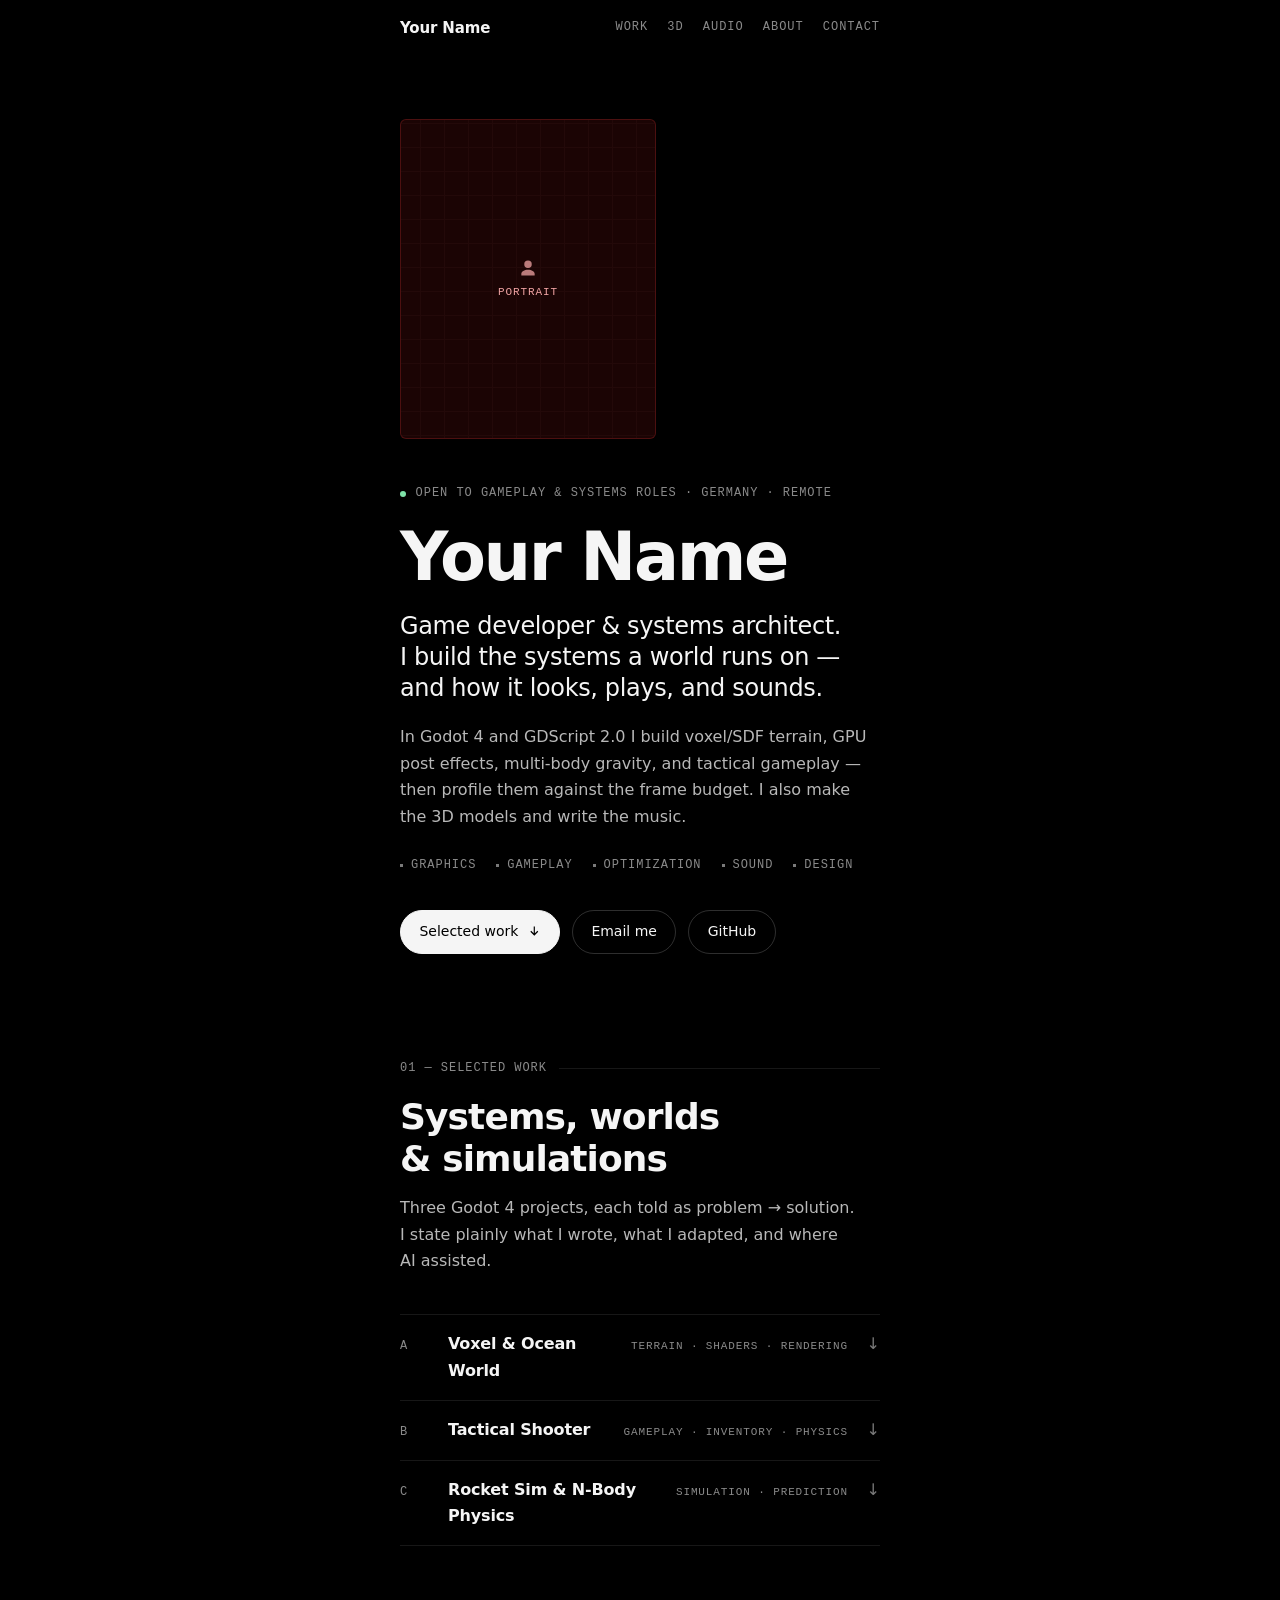
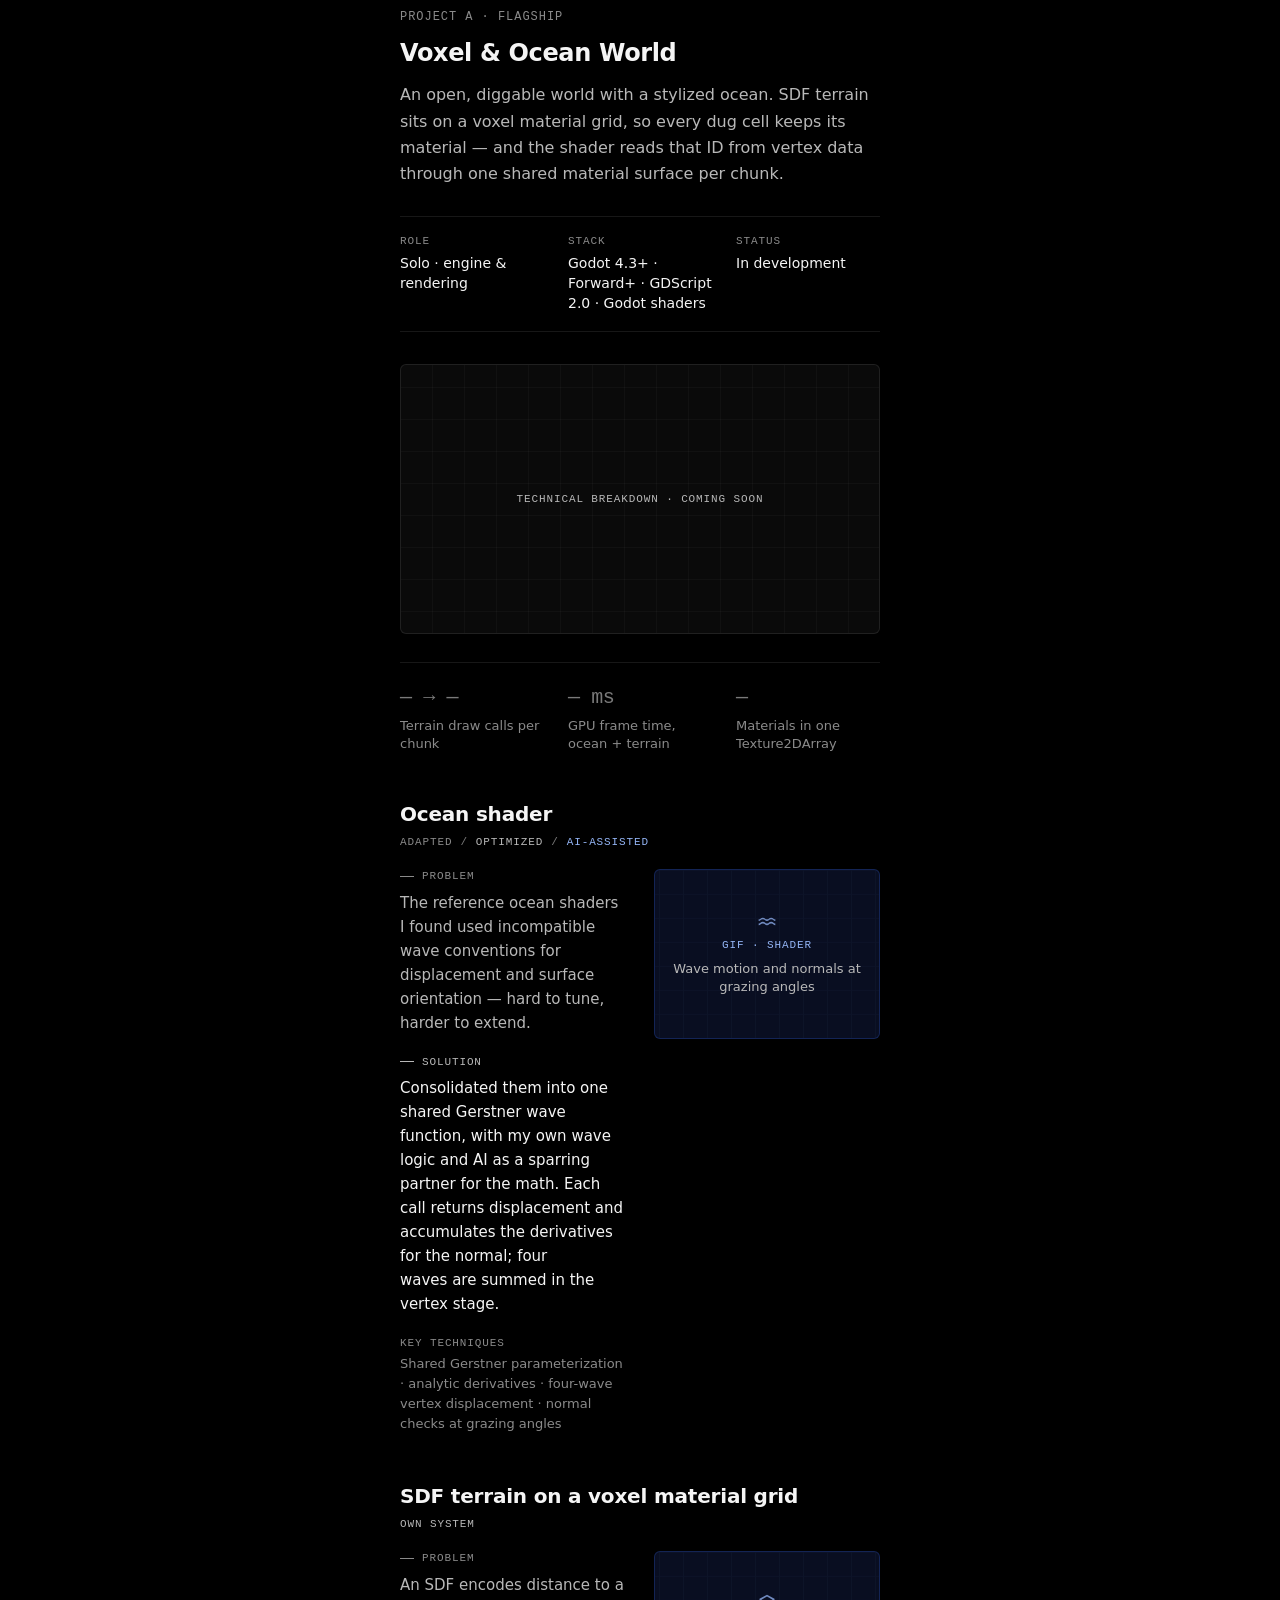
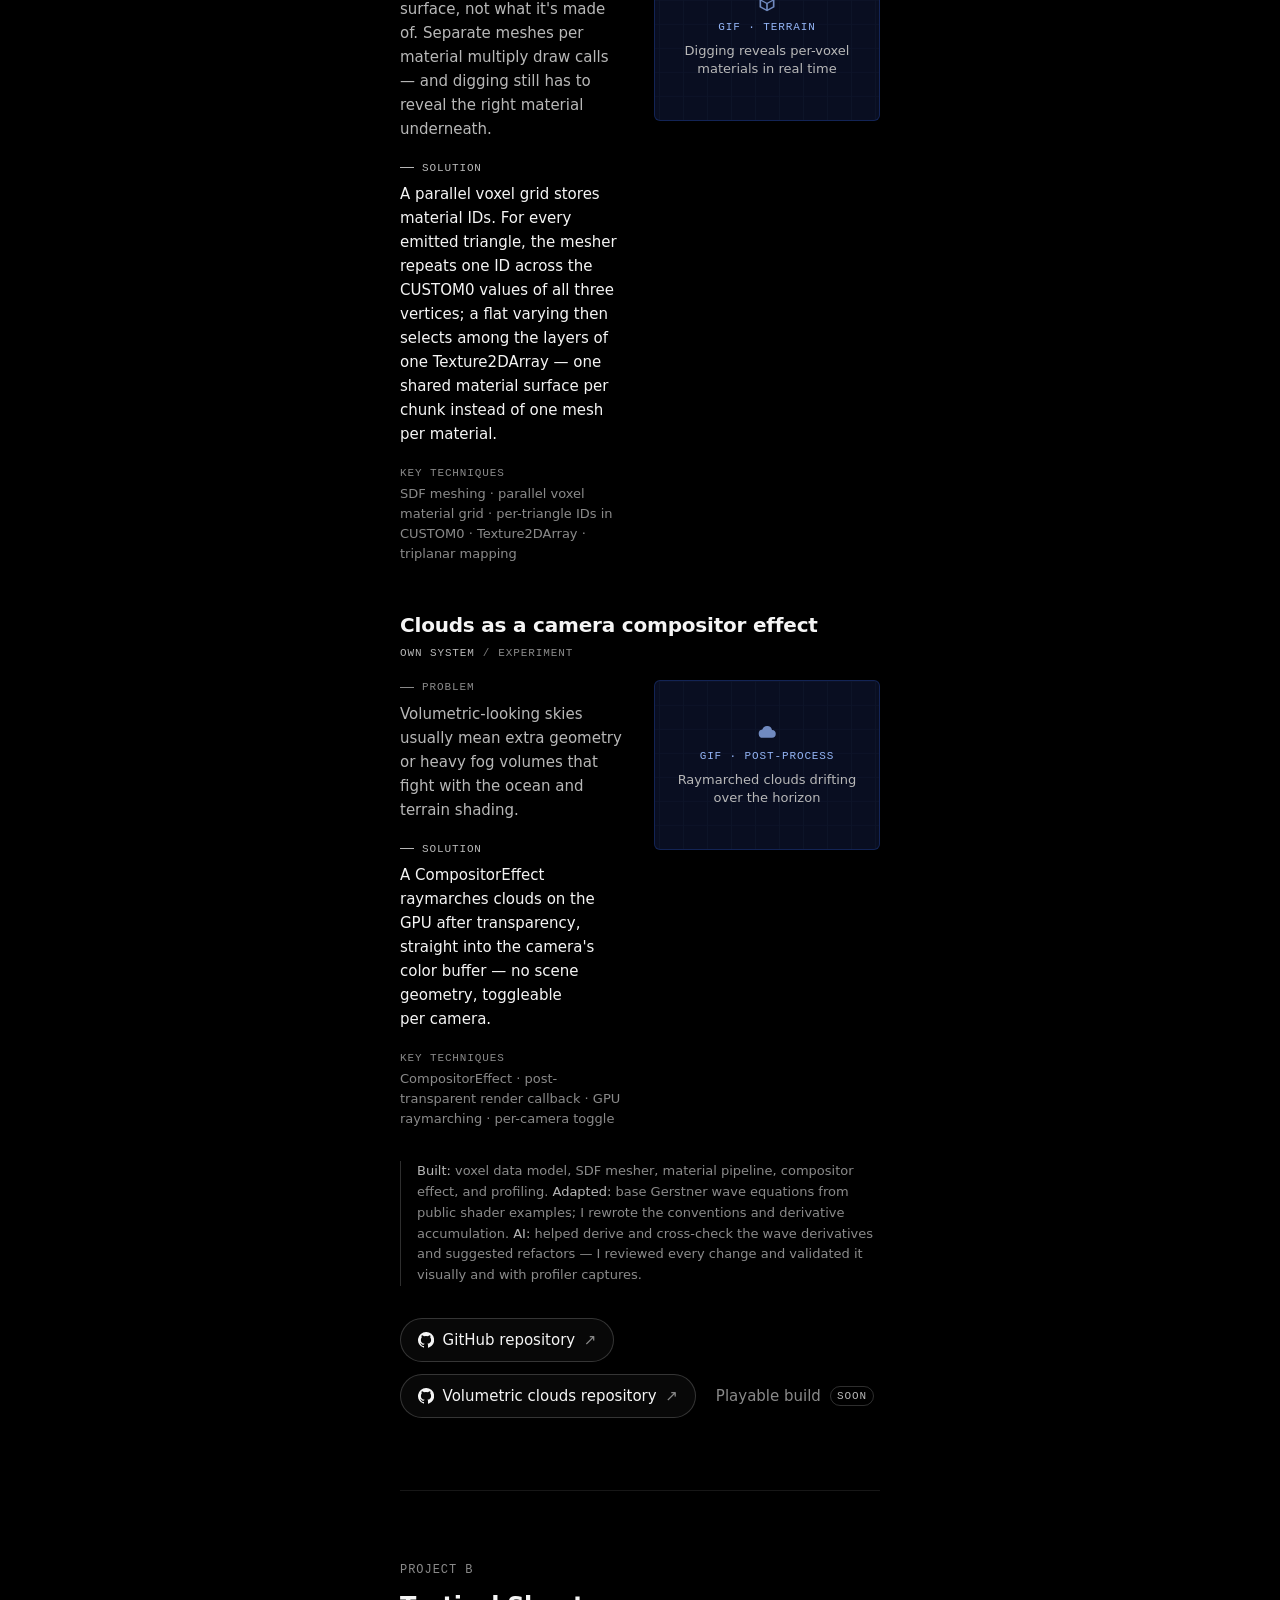
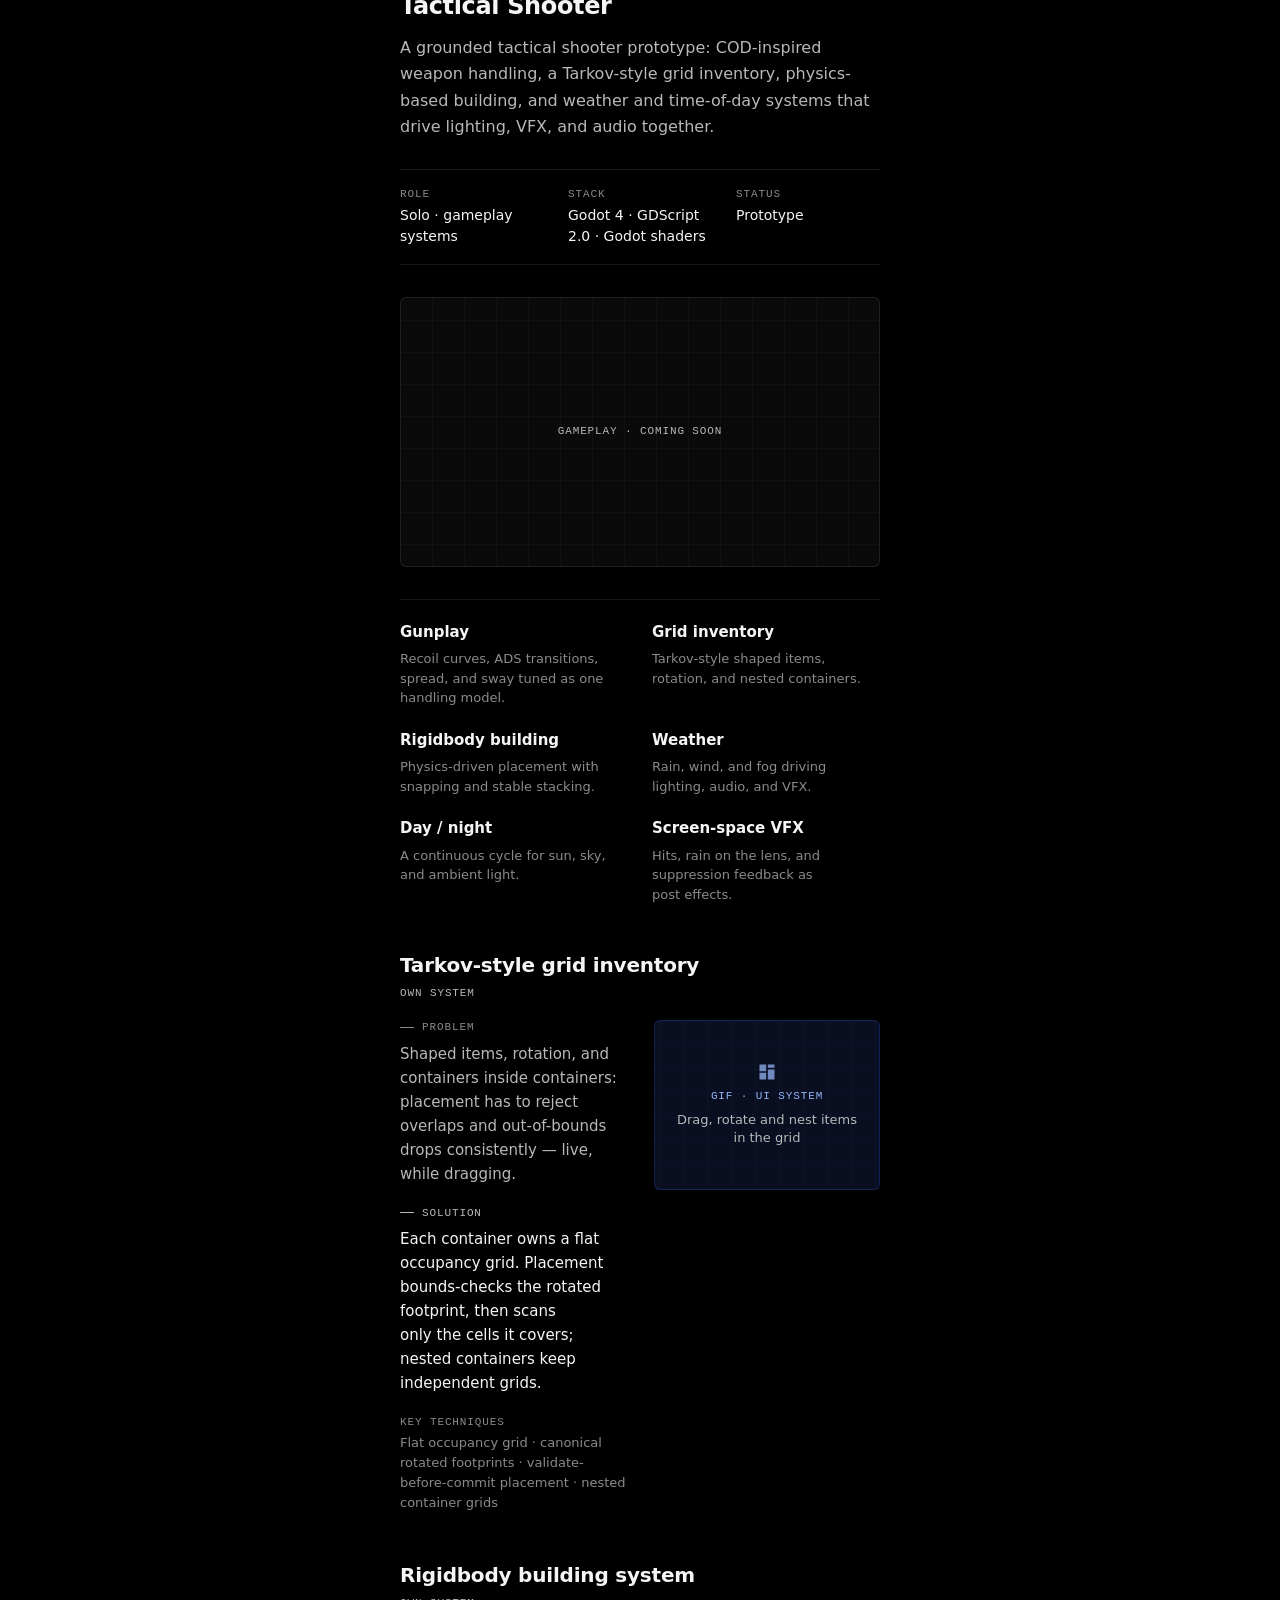
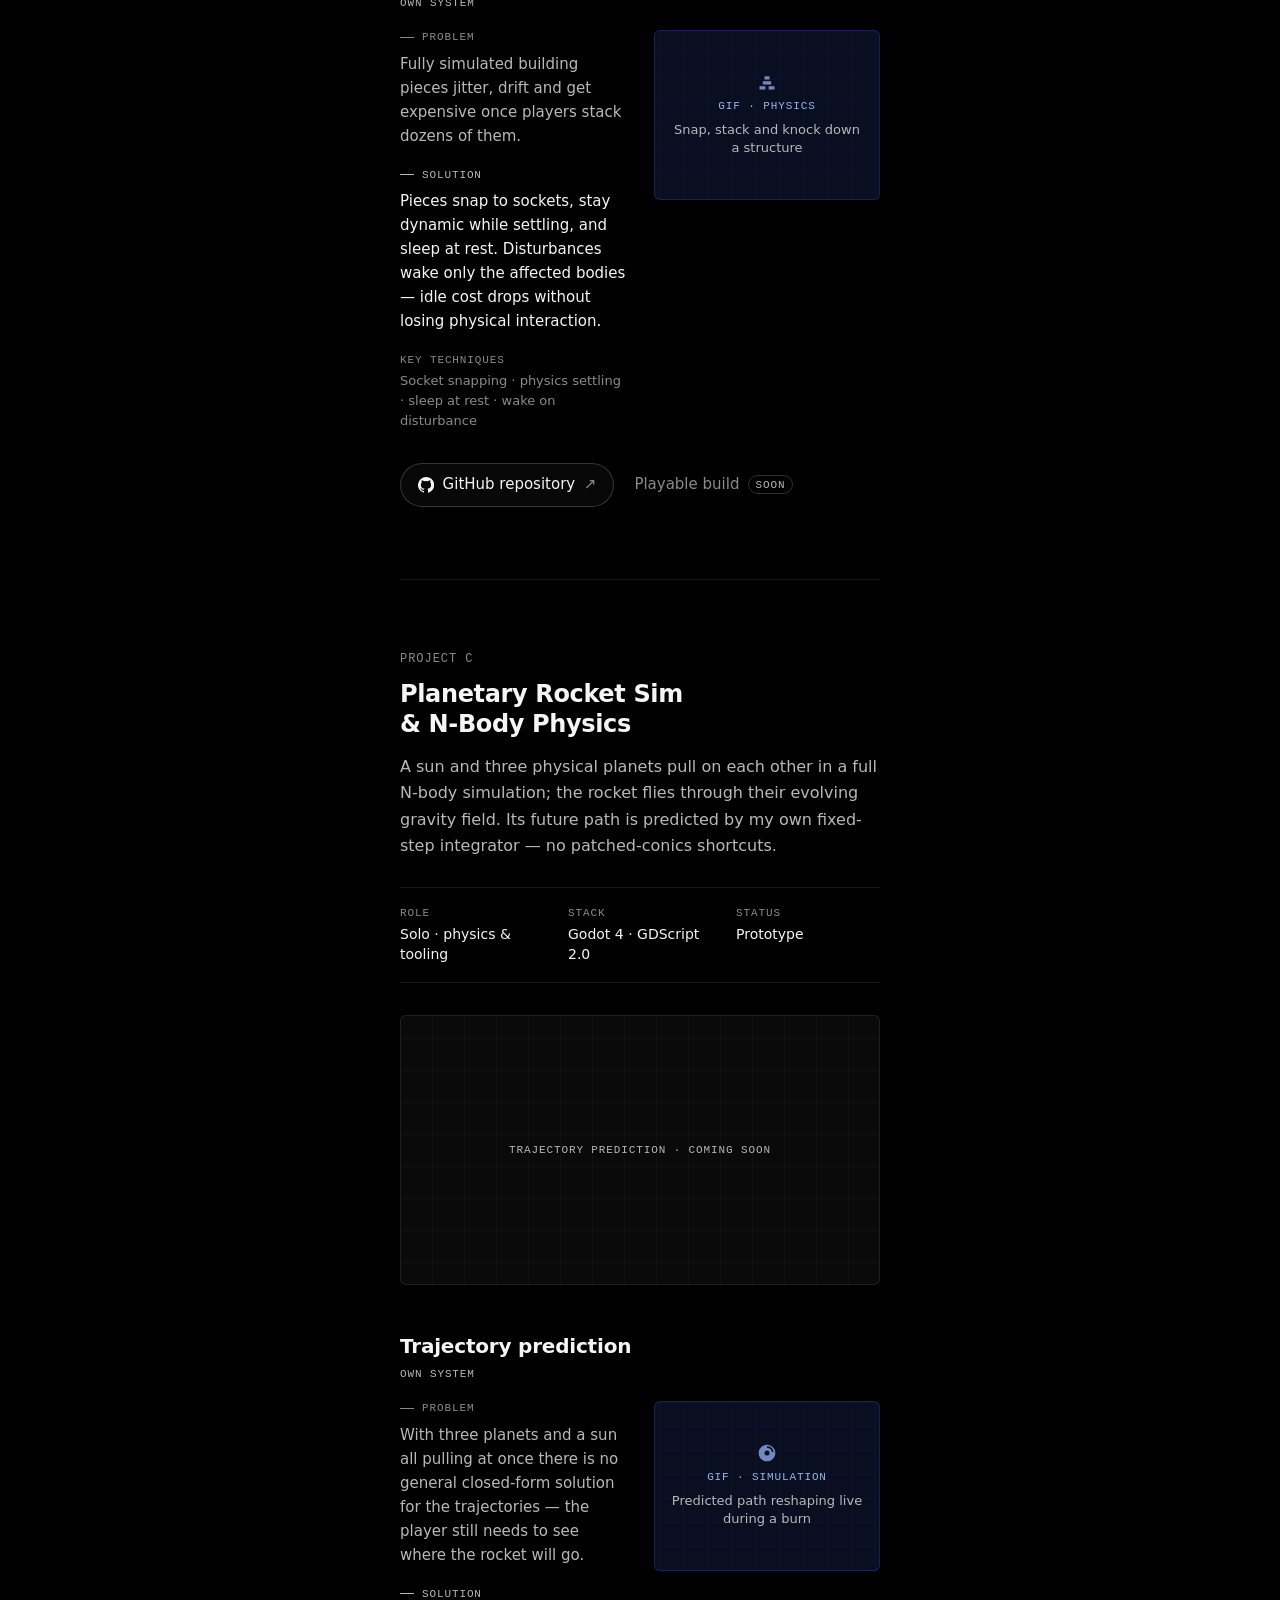
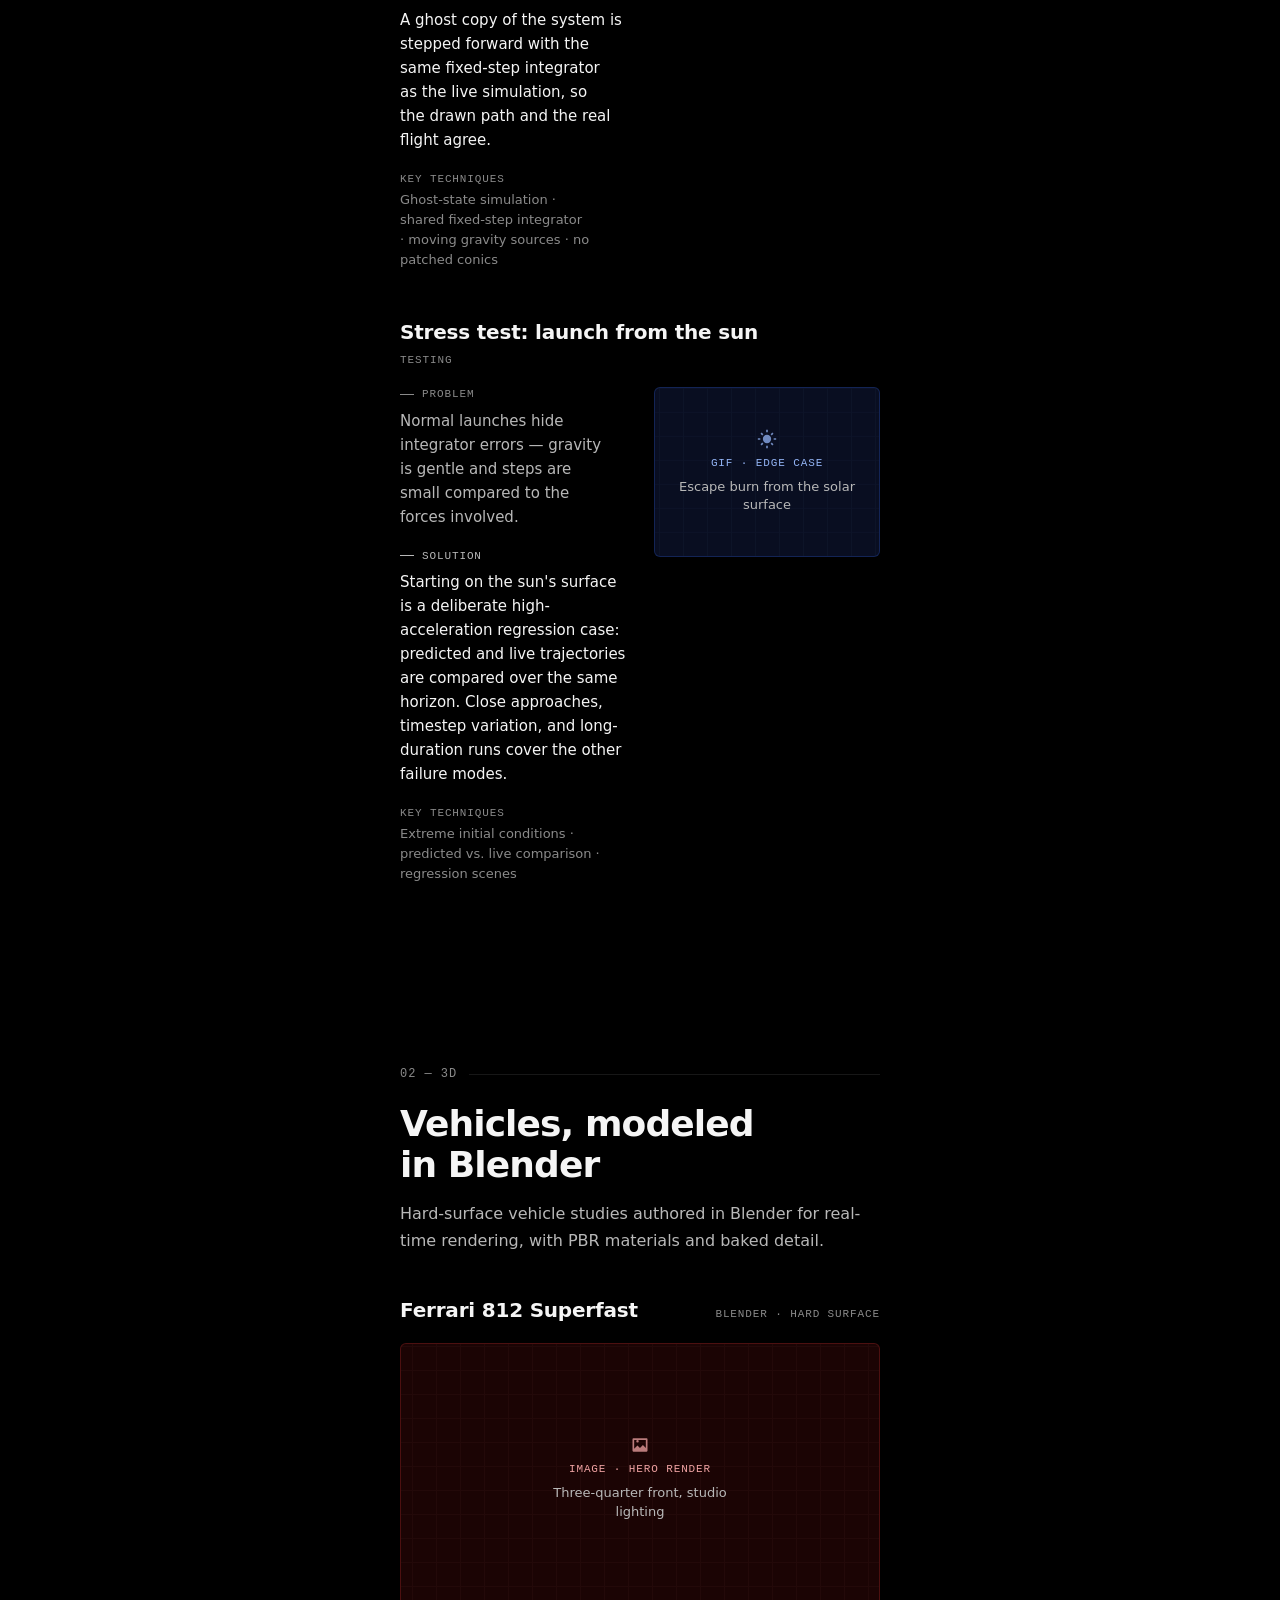
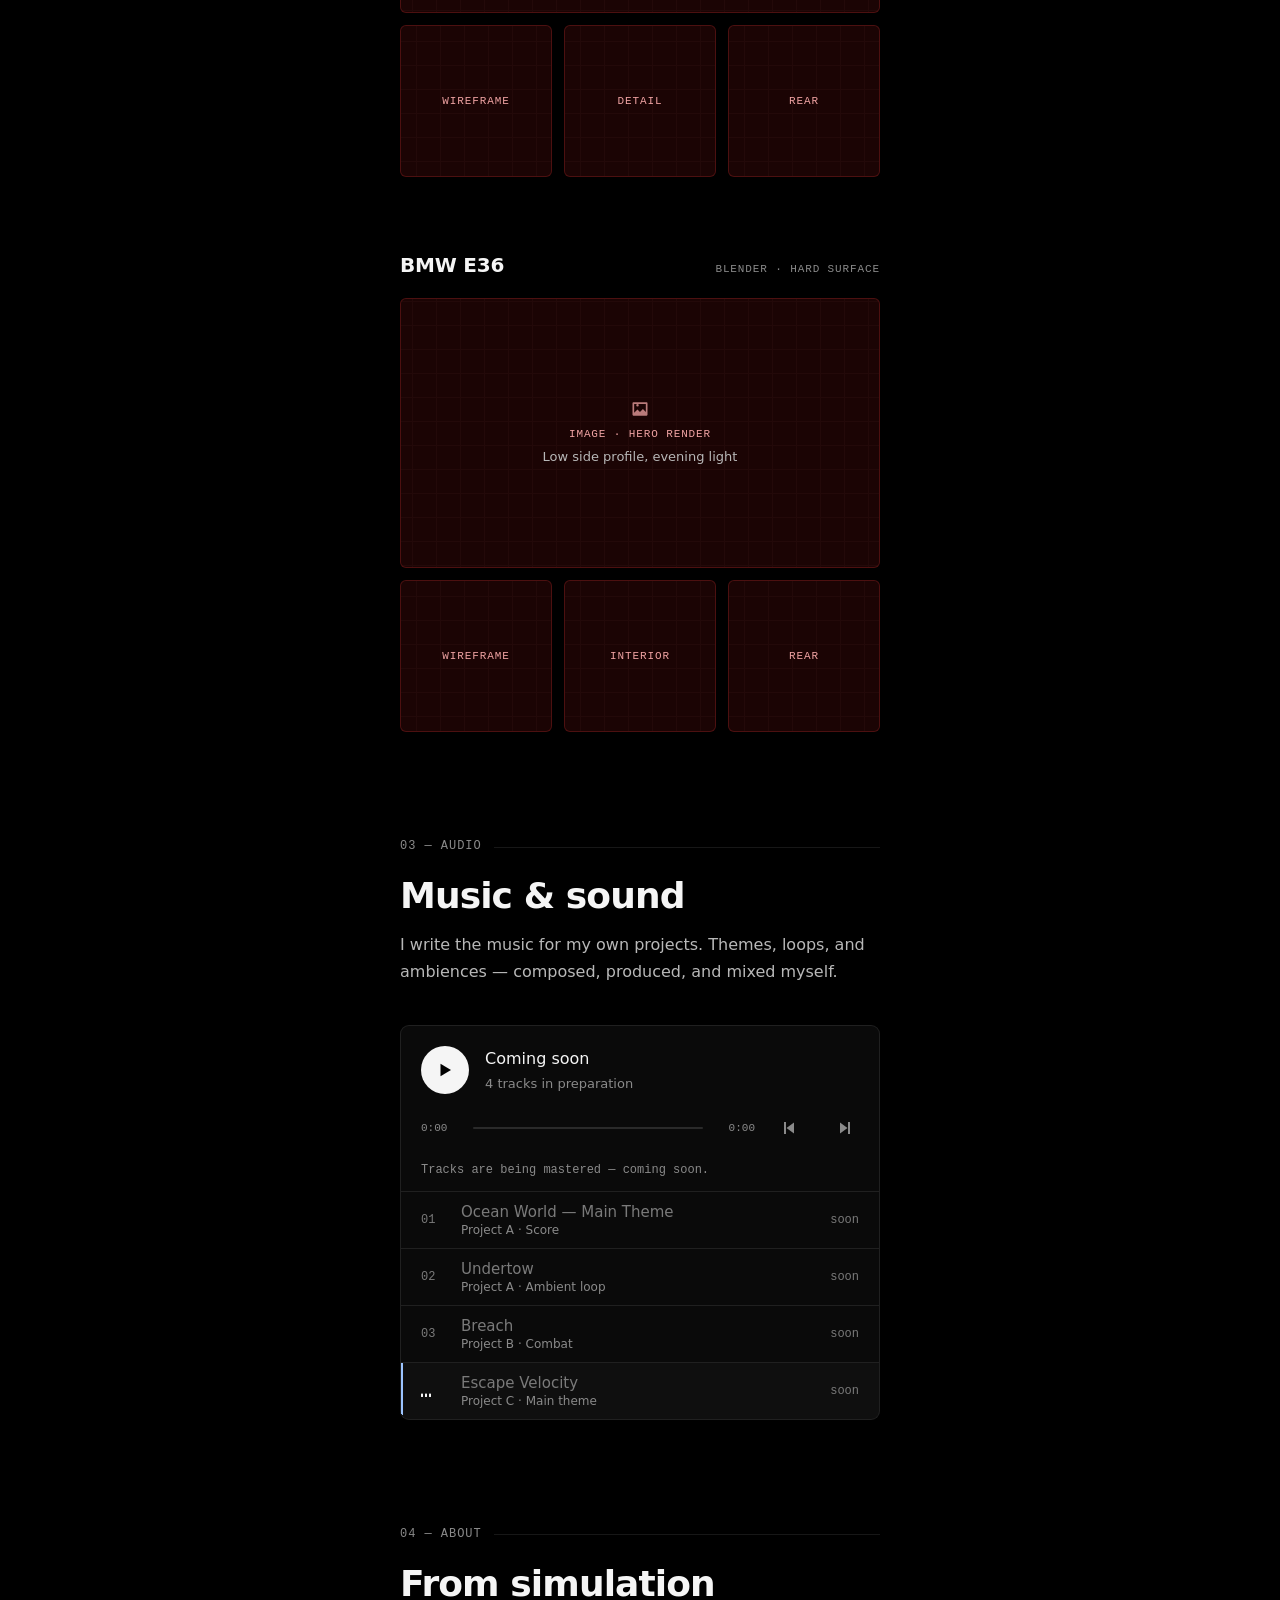
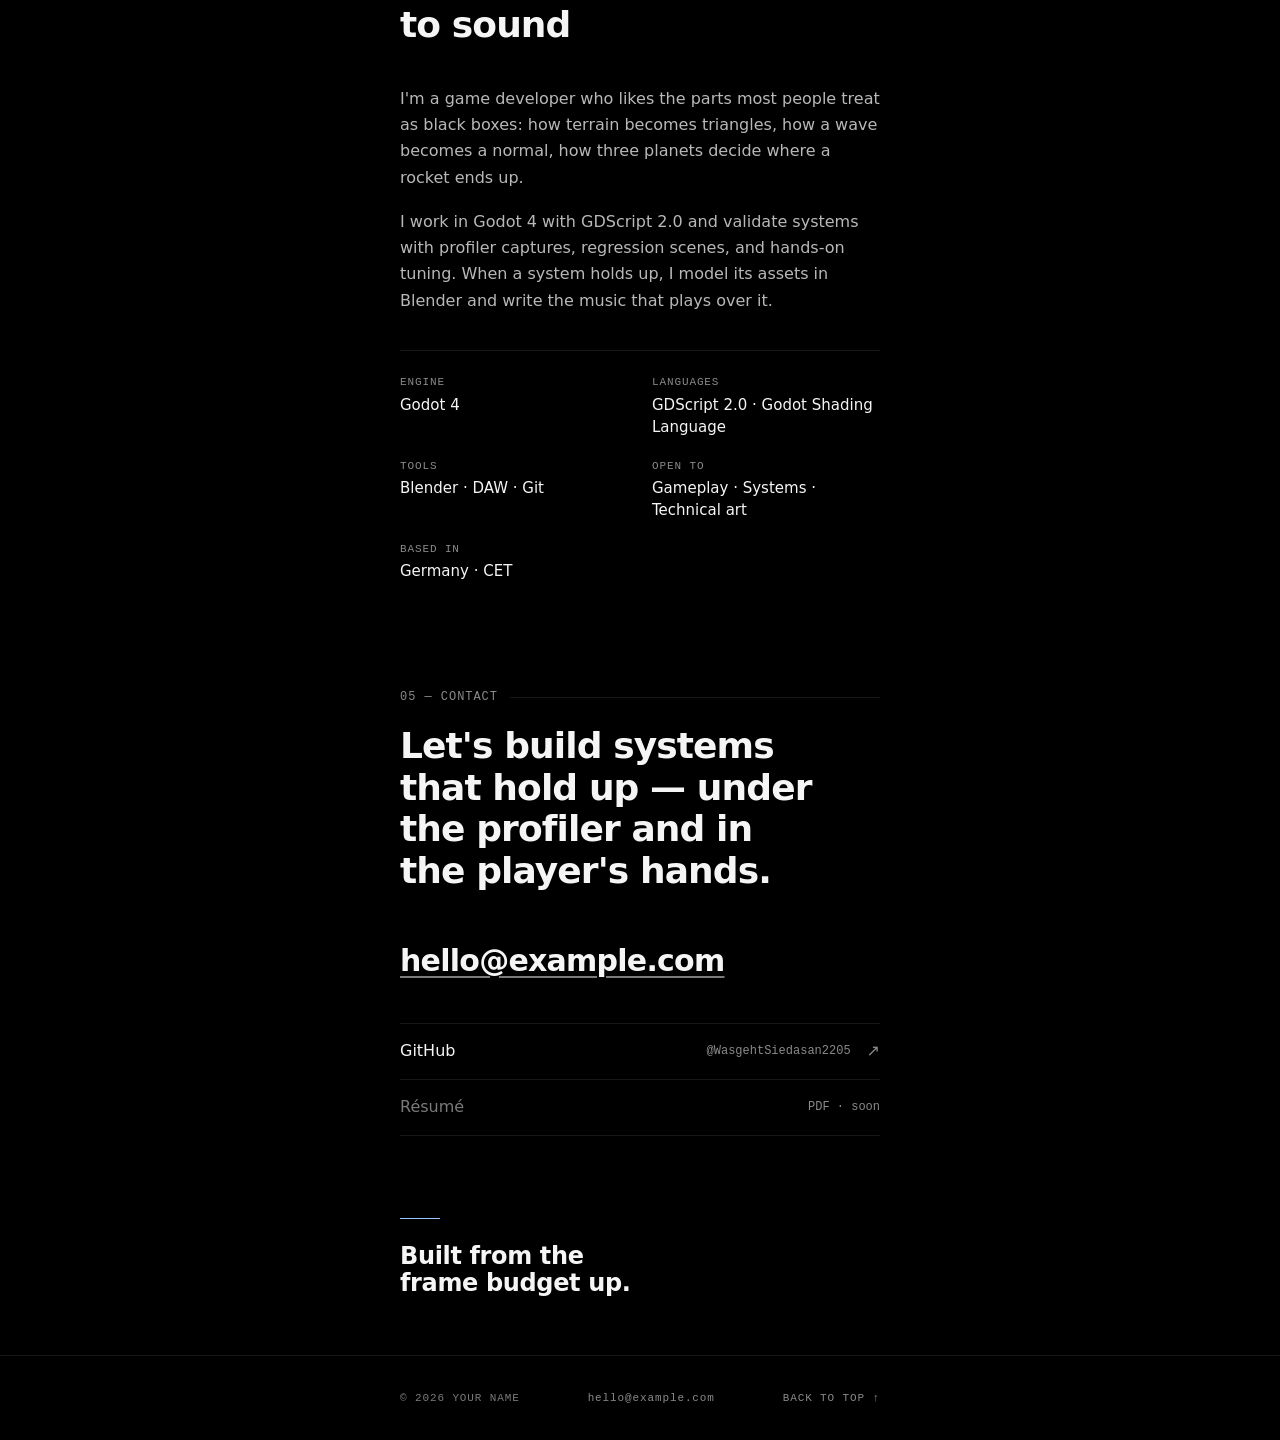
==== commit 1a08a6e3: "Round 6: side-by-side cases on all desktop widths, key techniques for every case, badge contrast, pr" ====
--- a/index.html
+++ b/index.html
@@ -20,9 +20,9 @@
   <meta property="og:image:alt" content="Your Name — Game Developer & Systems Architect"> -->
   <meta name="twitter:card" content="summary">
   <link rel="icon" href="assets/icons/favicon.svg" type="image/svg+xml">
-  <link rel="stylesheet" href="assets/css/styles.css?v=6">
+  <link rel="stylesheet" href="assets/css/styles.css?v=7">
   <script>document.documentElement.classList.add("js");</script>
-  <script src="assets/js/main.js?v=6" defer></script>
+  <script src="assets/js/main.js?v=7" defer></script>
   <script type="application/ld+json">
   {
     "@context": "https://schema.org",
@@ -114,7 +114,7 @@
         <header class="reveal">
           <p class="project__index">Project A · Flagship</p>
           <h3 class="project__title" id="pa-title">Voxel &amp; Ocean World</h3>
-          <p class="project__summary">An open, diggable world with a stylized ocean. SDF terrain sits on a voxel material grid, so every dug cell keeps its material — and the shader reads it straight from vertex data, one draw call per chunk.</p>
+          <p class="project__summary">An open, diggable world with a stylized ocean. SDF terrain sits on a voxel material grid, so every dug cell keeps its material — and the shader reads that ID from vertex data through one shared material surface per chunk.</p>
           <dl class="meta">
             <div><dt>Role</dt><dd>Solo · engine &amp; rendering</dd></div>
             <div><dt>Stack</dt><dd>Godot 4.3+ · Forward+ · GDScript 2.0 · Godot shaders</dd></div>
@@ -169,7 +169,7 @@
               <div class="ps">
                 <div class="ps__item"><span class="ps__label">Problem</span><p>An SDF encodes distance to a surface, not what it's made of. Separate meshes per material multiply draw calls — and digging still has to reveal the right material underneath.</p></div>
                 <!-- TODO(owner): add chunk size, meshing thread (e.g. WorkerThreadPool) and remesh time per edit. -->
-                <div class="ps__item ps__item--solution"><span class="ps__label">Solution</span><p>A parallel voxel grid stores material IDs. For every emitted triangle, the mesher repeats one ID across the CUSTOM0 values of all three vertices; a flat varying then selects among the layers of one Texture2DArray — one shared material and one draw call per chunk.</p></div>
+                <div class="ps__item ps__item--solution"><span class="ps__label">Solution</span><p>A parallel voxel grid stores material IDs. For every emitted triangle, the mesher repeats one ID across the CUSTOM0 values of all three vertices; a flat varying then selects among the layers of one Texture2DArray — one shared material surface per chunk instead of one mesh per material.</p></div>
                 <p class="ps__keys"><span>Key techniques</span> SDF meshing · parallel voxel material grid · per-triangle IDs in CUSTOM0 · Texture2DArray · triplanar mapping</p>
               </div>
               <figure class="panel panel--gif" role="img" aria-label="Animated preview placeholder: digging reveals voxel materials">
@@ -191,6 +191,7 @@
               <div class="ps">
                 <div class="ps__item"><span class="ps__label">Problem</span><p>Volumetric-looking skies usually mean extra geometry or heavy fog volumes that fight with the ocean and terrain shading.</p></div>
                 <div class="ps__item ps__item--solution"><span class="ps__label">Solution</span><p>A CompositorEffect raymarches clouds on the GPU after transparency, straight into the camera's color buffer — no scene geometry, toggleable per camera.</p></div>
+                <p class="ps__keys"><span>Key techniques</span> CompositorEffect · post-transparent render callback · GPU raymarching · per-camera toggle</p>
               </div>
               <figure class="panel panel--gif" role="img" aria-label="Animated preview placeholder: compositor clouds">
                 <div class="panel__inner">
@@ -274,7 +275,8 @@
             <div class="case__body">
               <div class="ps">
                 <div class="ps__item"><span class="ps__label">Problem</span><p>Fully simulated building pieces jitter, drift and get expensive once players stack dozens of them.</p></div>
-                <div class="ps__item ps__item--solution"><span class="ps__label">Solution</span><p>Pieces snap to sockets, stay dynamic while settling and sleep at rest. Disturbances wake only the affected bodies — idle cost drops without losing physical interaction.</p></div>
+                <div class="ps__item ps__item--solution"><span class="ps__label">Solution</span><p>Pieces snap to sockets, stay dynamic while settling, and sleep at rest. Disturbances wake only the affected bodies — idle cost drops without losing physical interaction.</p></div>
+                <p class="ps__keys"><span>Key techniques</span> Socket snapping · physics settling · sleep at rest · wake on disturbance</p>
               </div>
               <figure class="panel panel--gif" role="img" aria-label="Animated preview placeholder: building and collapsing a structure">
                 <div class="panel__inner">
@@ -324,8 +326,9 @@
             </div>
             <div class="case__body">
               <div class="ps">
-                <div class="ps__item"><span class="ps__label">Problem</span><p>With three planets and a sun all pulling at once there is no closed-form orbit — the player still needs to see where the rocket will go.</p></div>
+                <div class="ps__item"><span class="ps__label">Problem</span><p>With three planets and a sun all pulling at once there is no general closed-form solution for the trajectories — the player still needs to see where the rocket will go.</p></div>
                 <div class="ps__item ps__item--solution"><span class="ps__label">Solution</span><p>A ghost copy of the system is stepped forward with the same fixed-step integrator as the live simulation, so the drawn path and the real flight agree.</p></div>
+                <p class="ps__keys"><span>Key techniques</span> Ghost-state simulation · shared fixed-step integrator · moving gravity sources · no patched conics</p>
               </div>
               <figure class="panel panel--gif" role="img" aria-label="Animated preview placeholder: predicted orbit line updating during a burn">
                 <div class="panel__inner">
@@ -346,6 +349,7 @@
               <div class="ps">
                 <div class="ps__item"><span class="ps__label">Problem</span><p>Normal launches hide integrator errors — gravity is gentle and steps are small compared to the forces involved.</p></div>
                 <div class="ps__item ps__item--solution"><span class="ps__label">Solution</span><p>Starting on the sun's surface is a deliberate high-acceleration regression case: predicted and live trajectories are compared over the same horizon. Close approaches, timestep variation, and long-duration runs cover the other failure modes.</p></div>
+                <p class="ps__keys"><span>Key techniques</span> Extreme initial conditions · predicted vs. live comparison · regression scenes</p>
               </div>
               <figure class="panel panel--gif" role="img" aria-label="Animated preview placeholder: rocket escaping from the sun">
                 <div class="panel__inner">
@@ -372,7 +376,7 @@
         <p class="label">02 — 3D</p>
         <h2 class="section-title" id="models-title">Vehicles, modeled in Blender</h2>
         <!-- TODO(owner): add LOD0 triangle counts, material slots and texture resolution per vehicle. -->
-        <p class="section-intro">Hard-surface studies built for real-time use: game-ready topology, PBR materials, and baked detail, authored in Blender.</p>
+        <p class="section-intro">Hard-surface vehicle studies authored in Blender for real-time rendering, with PBR materials and baked detail.</p>
       </header>
 
       <div class="vehicles">
--- a/assets/css/styles.css
+++ b/assets/css/styles.css
@@ -482,7 +482,7 @@
 .ps__keys { color: var(--fg-3); font-size: var(--text-xs); line-height: 1.55; }
 .ps__keys span { display: block; margin-bottom: 0.2rem; color: var(--fg-3); font: var(--label-sm); letter-spacing: var(--label-track); text-transform: uppercase; }
 
-@container (min-width: 34rem) {
+@container (min-width: 30rem) {
   .case__body { grid-template-columns: minmax(0, 1fr) minmax(0, 1fr); gap: 1.75rem; align-items: start; }
   .case__body .panel { aspect-ratio: 4 / 3; position: sticky; top: calc(var(--nav-h) + env(safe-area-inset-top) + 1.5rem); }
 }
@@ -562,11 +562,12 @@
 a.link-arrow svg { width: 1rem; height: 1rem; fill: currentColor; flex: none; }
 a.link-arrow::after { content: "\2197"; color: var(--fg-3); transition: transform 0.3s var(--ease-out), color 0.3s; }
 a.link-arrow:hover::after { color: var(--fg); }
-.link-arrow--soon { color: var(--fg-4); font-weight: 400; }
+.link-arrow--soon { color: var(--fg-3); font-weight: 400; }
 .link-arrow__badge {
   padding: 0.1rem 0.4rem;
-  border: 1px solid var(--line);
+  border: 1px solid var(--line-strong);
   border-radius: 999px;
+  color: var(--fg-2);
   font: var(--label-sm);
   letter-spacing: var(--label-track);
   text-transform: uppercase;
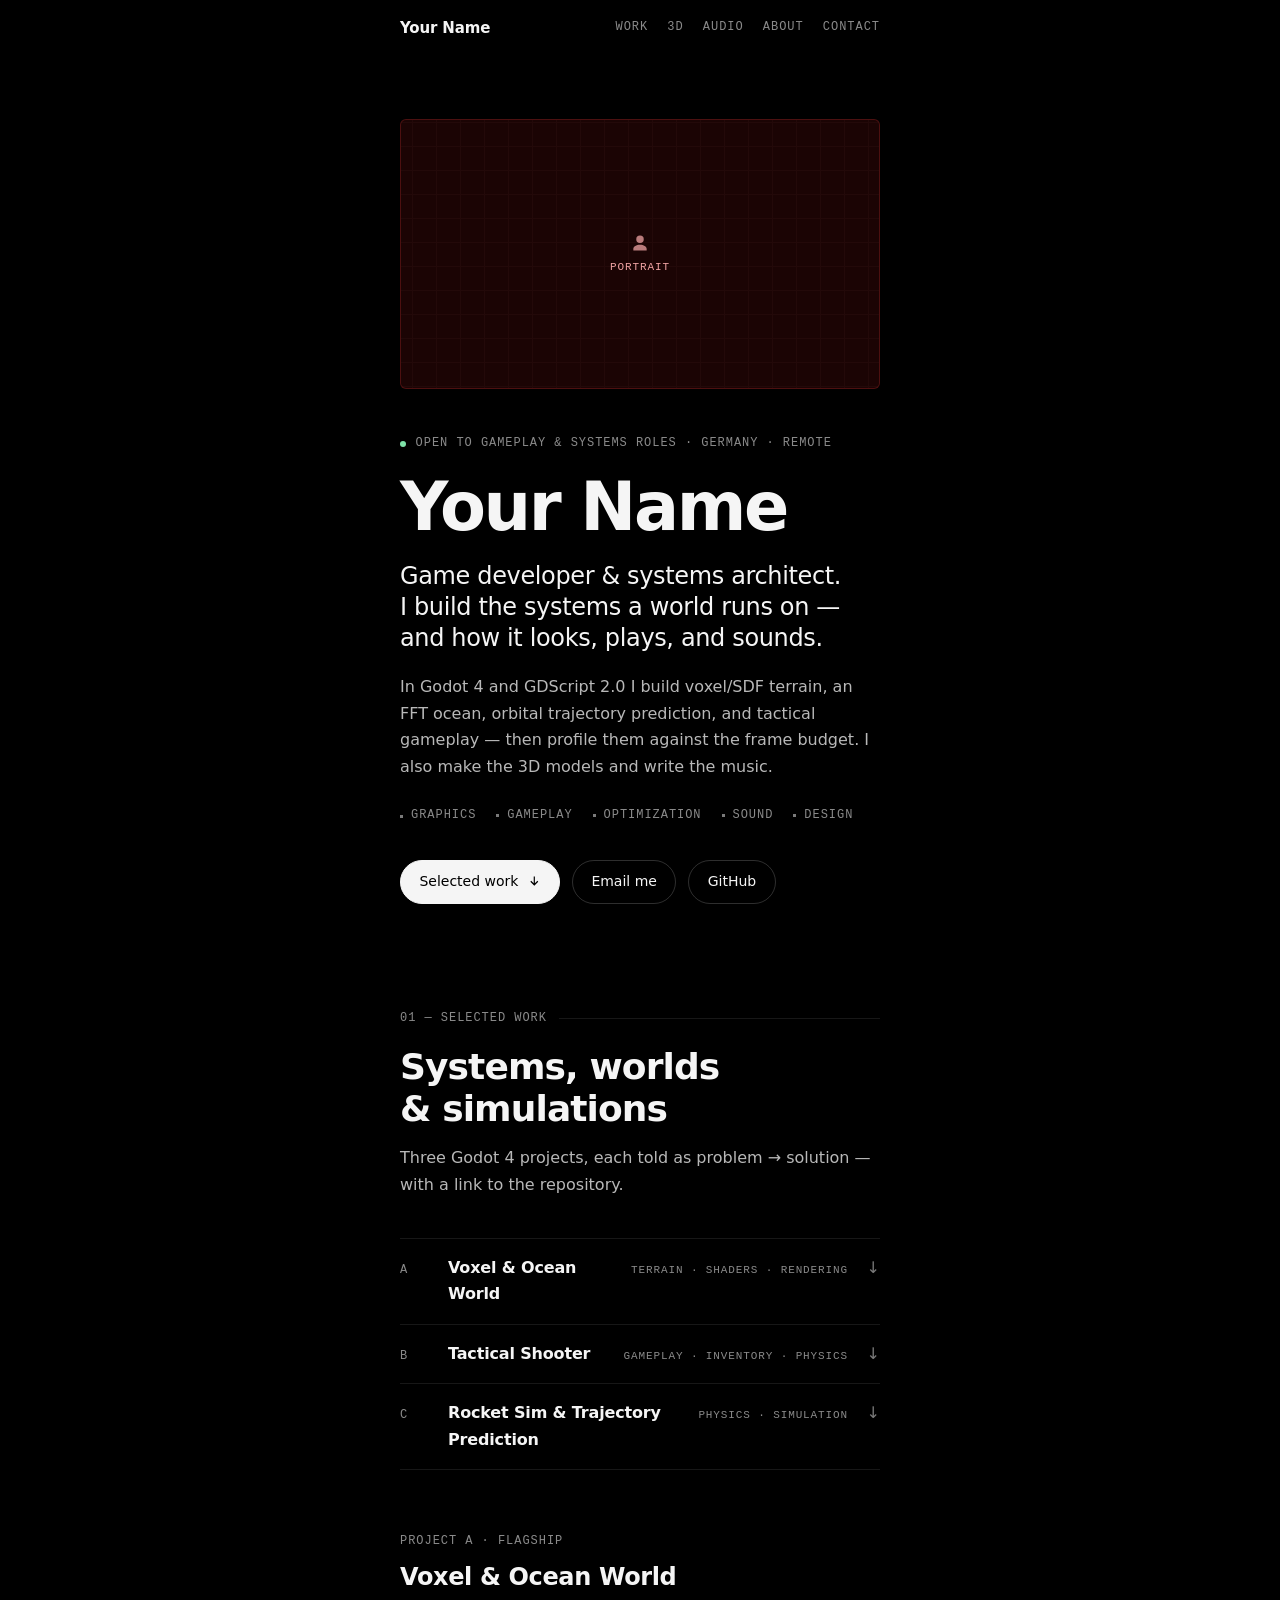
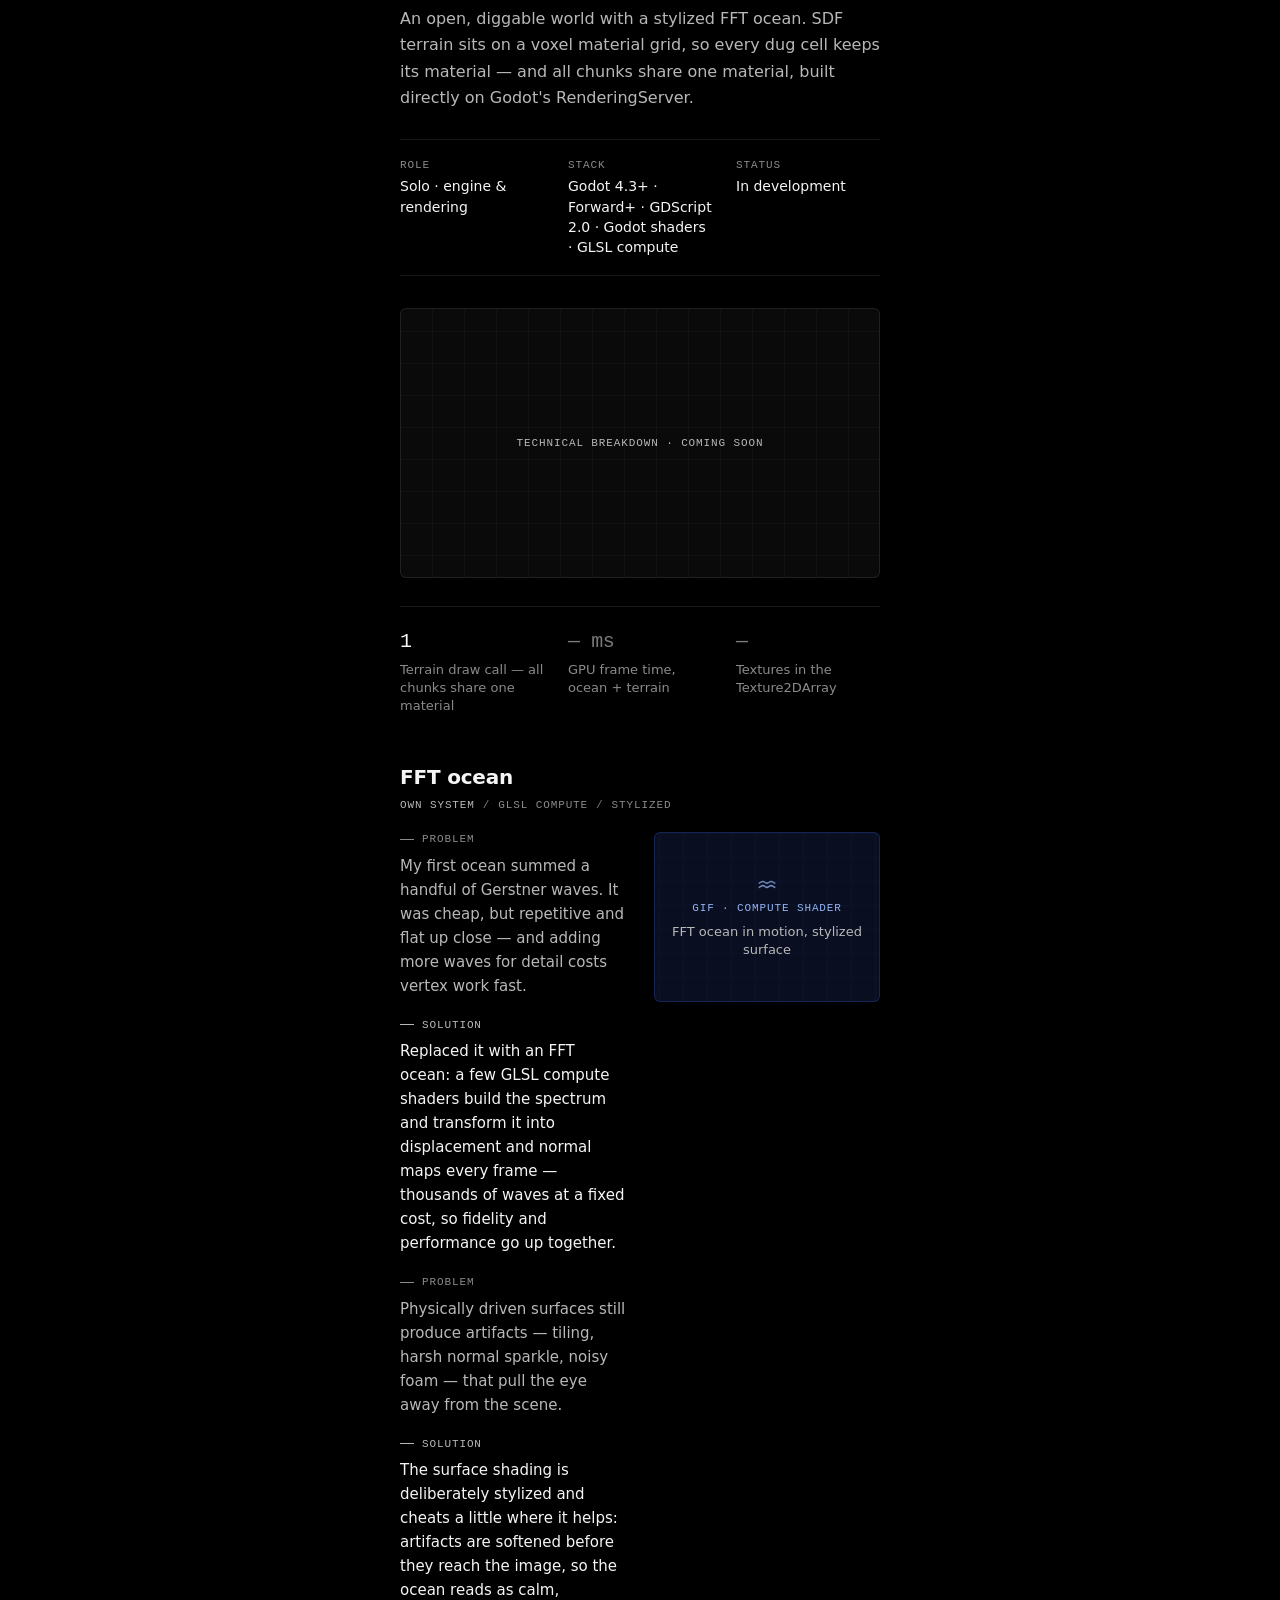
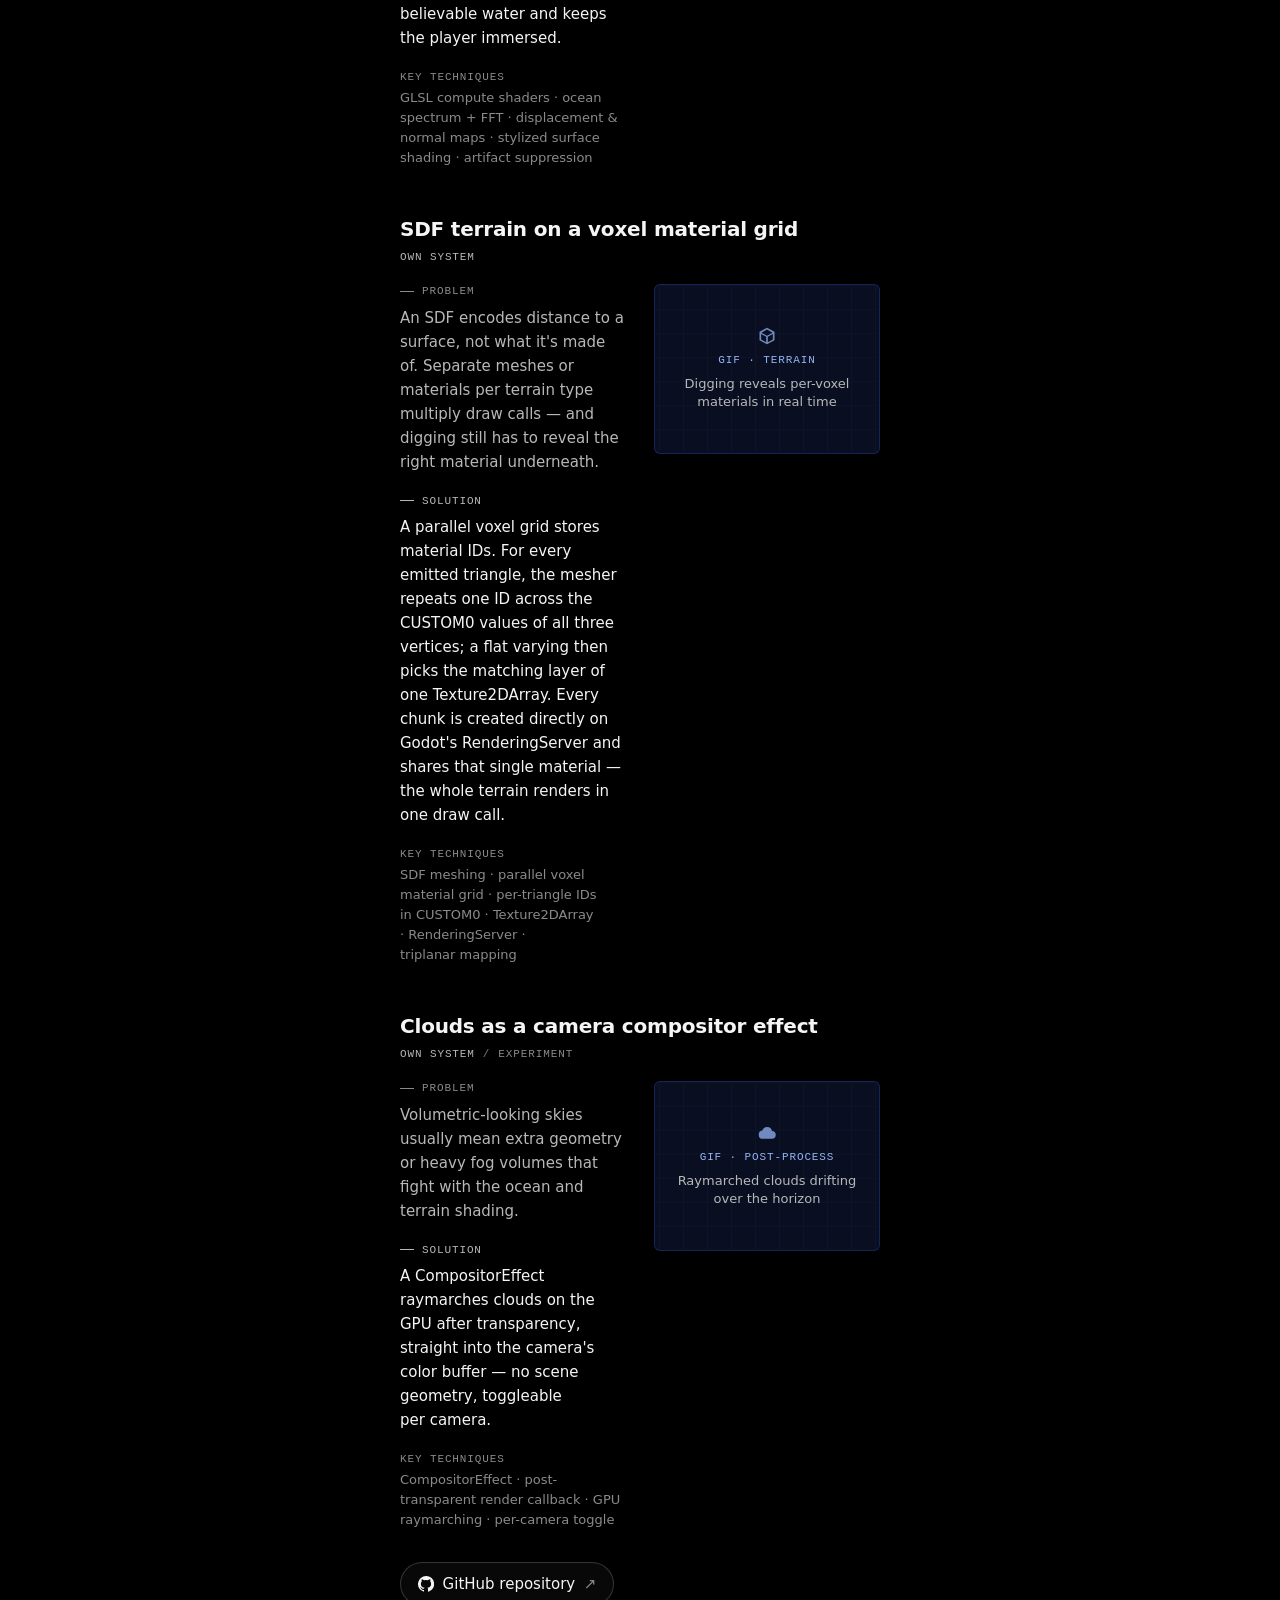
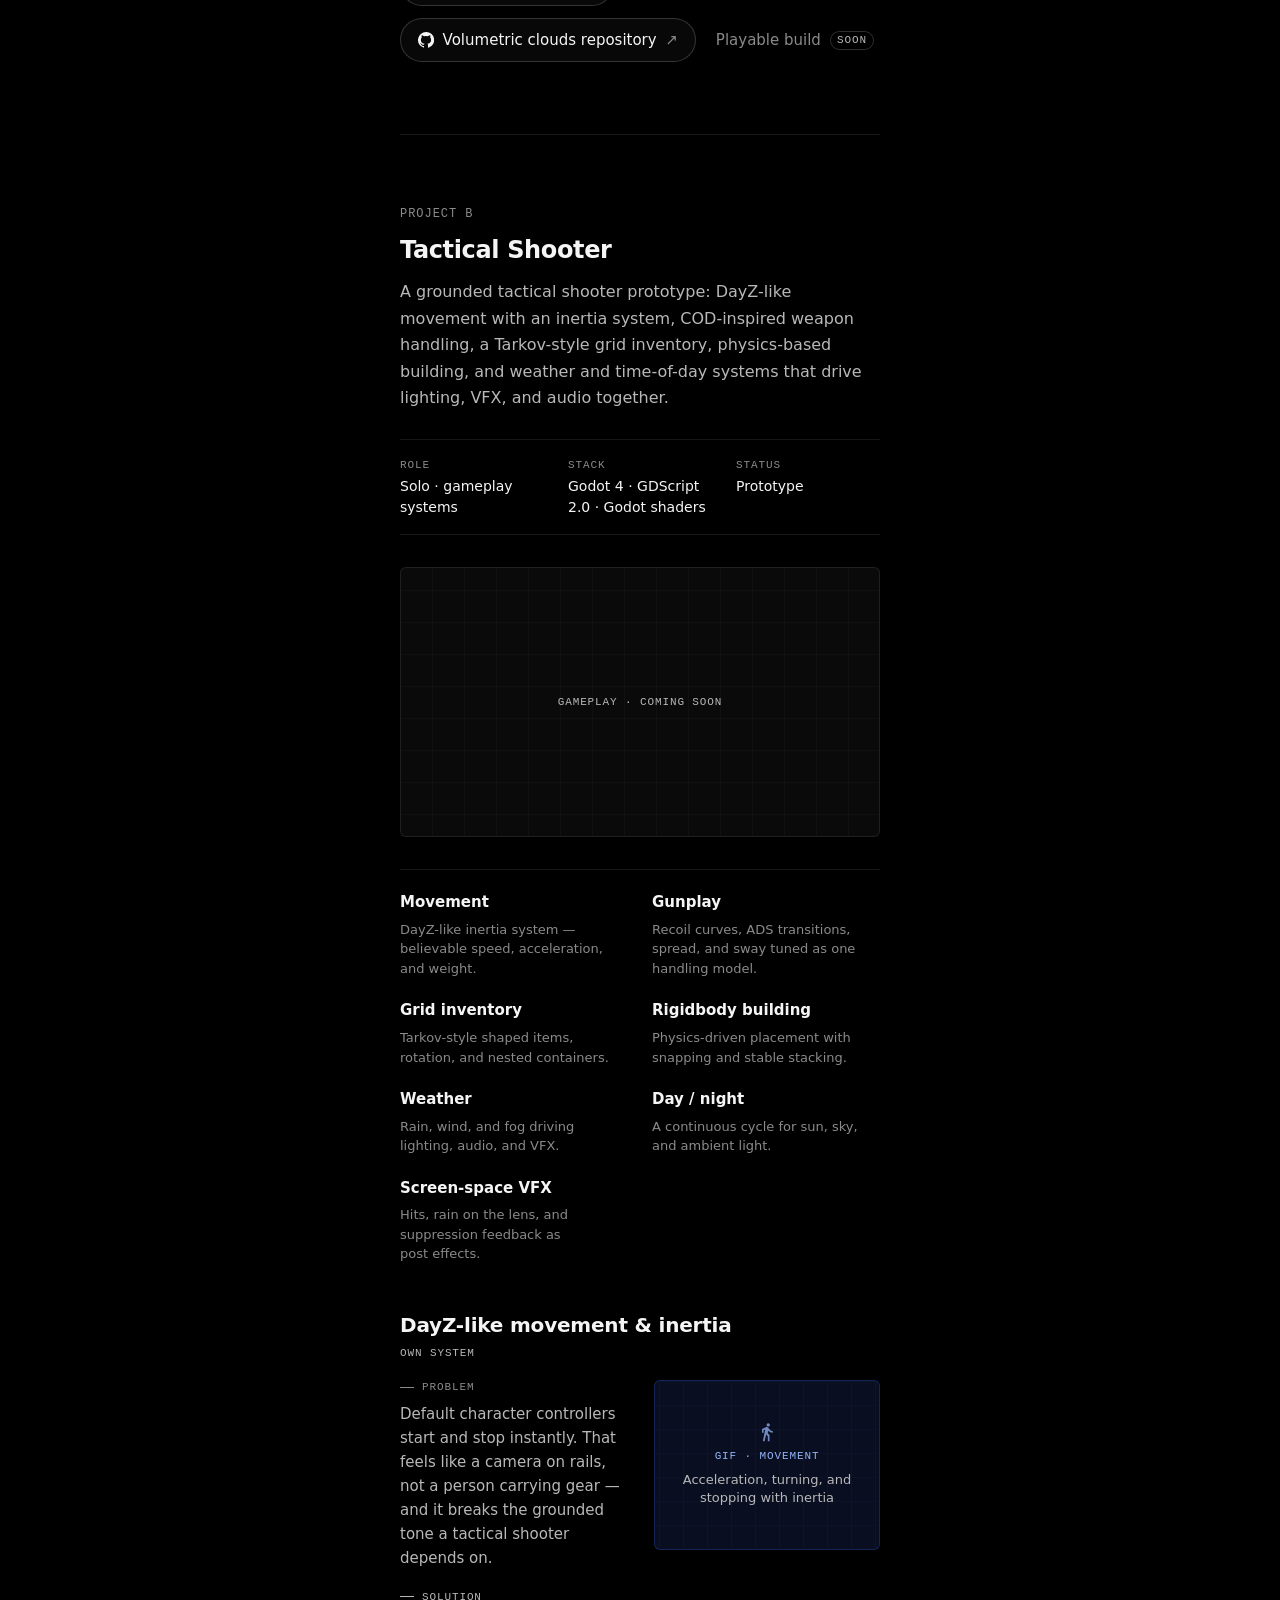
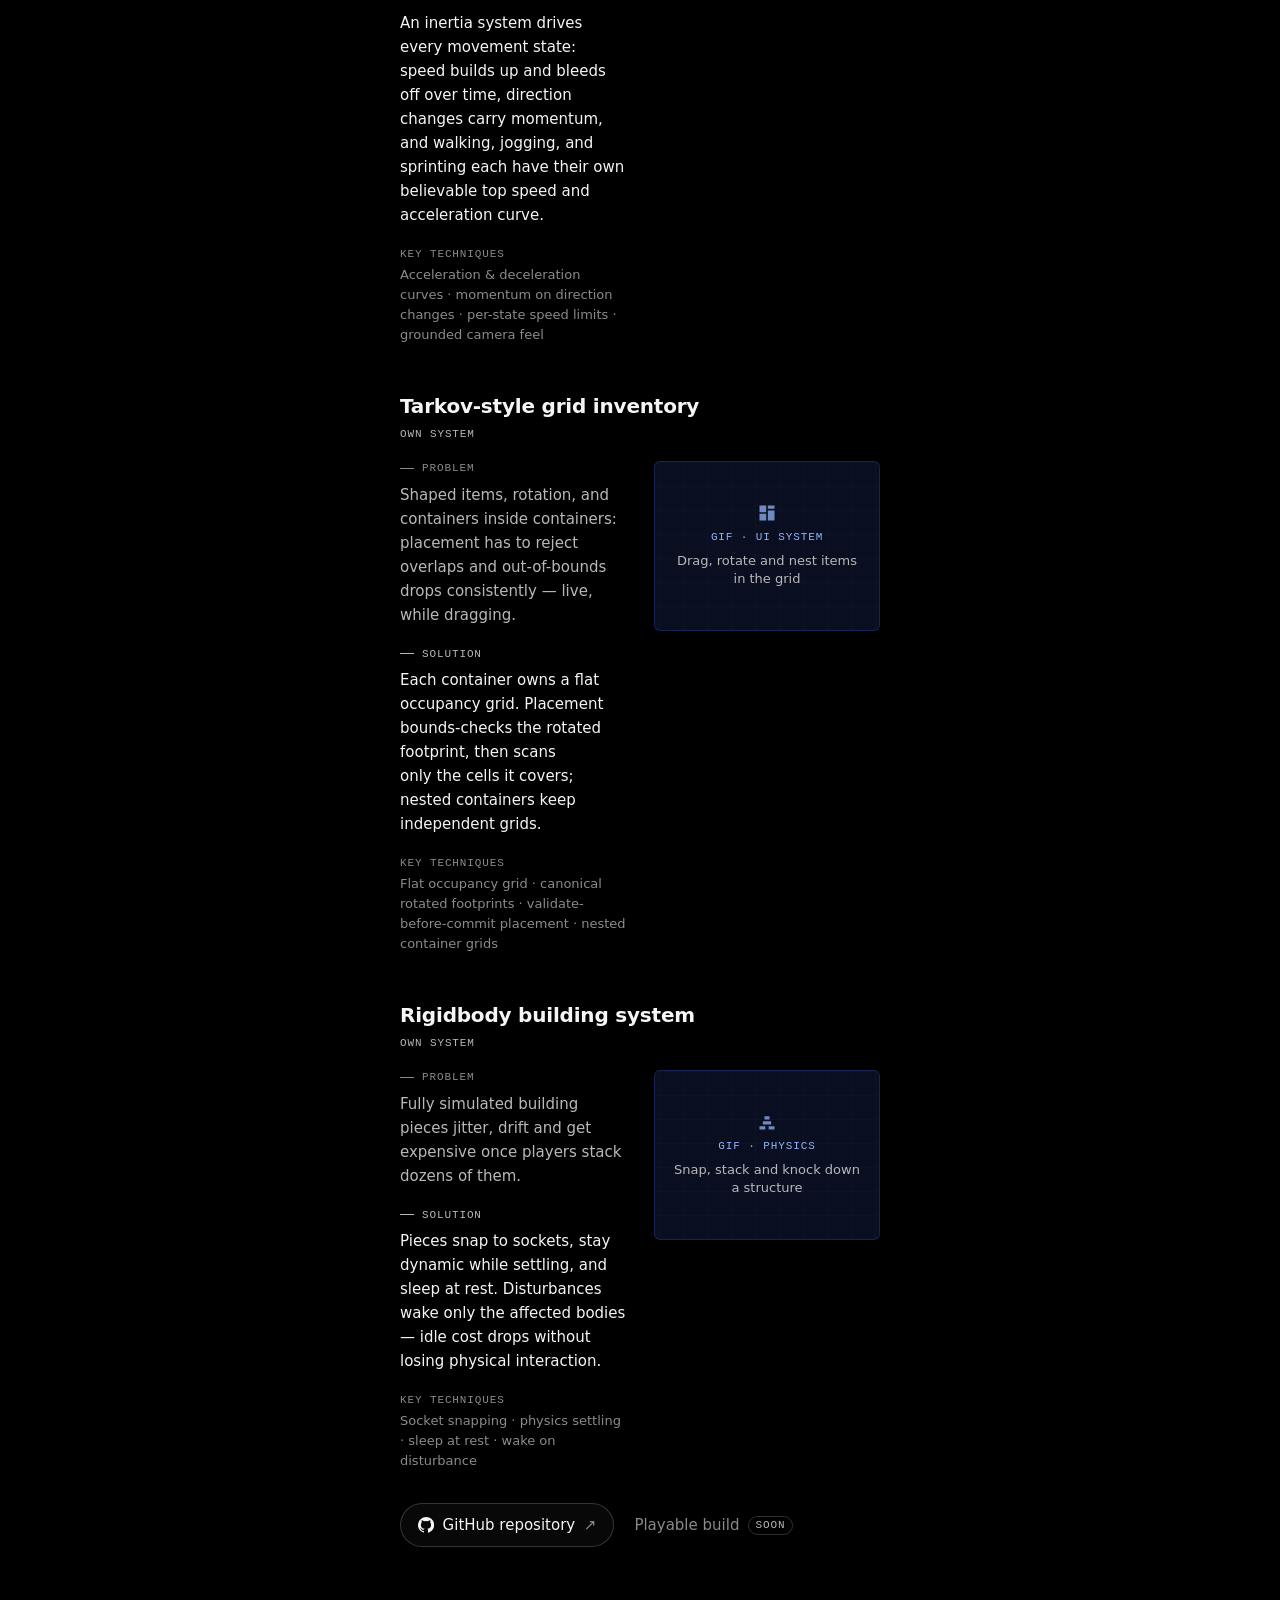
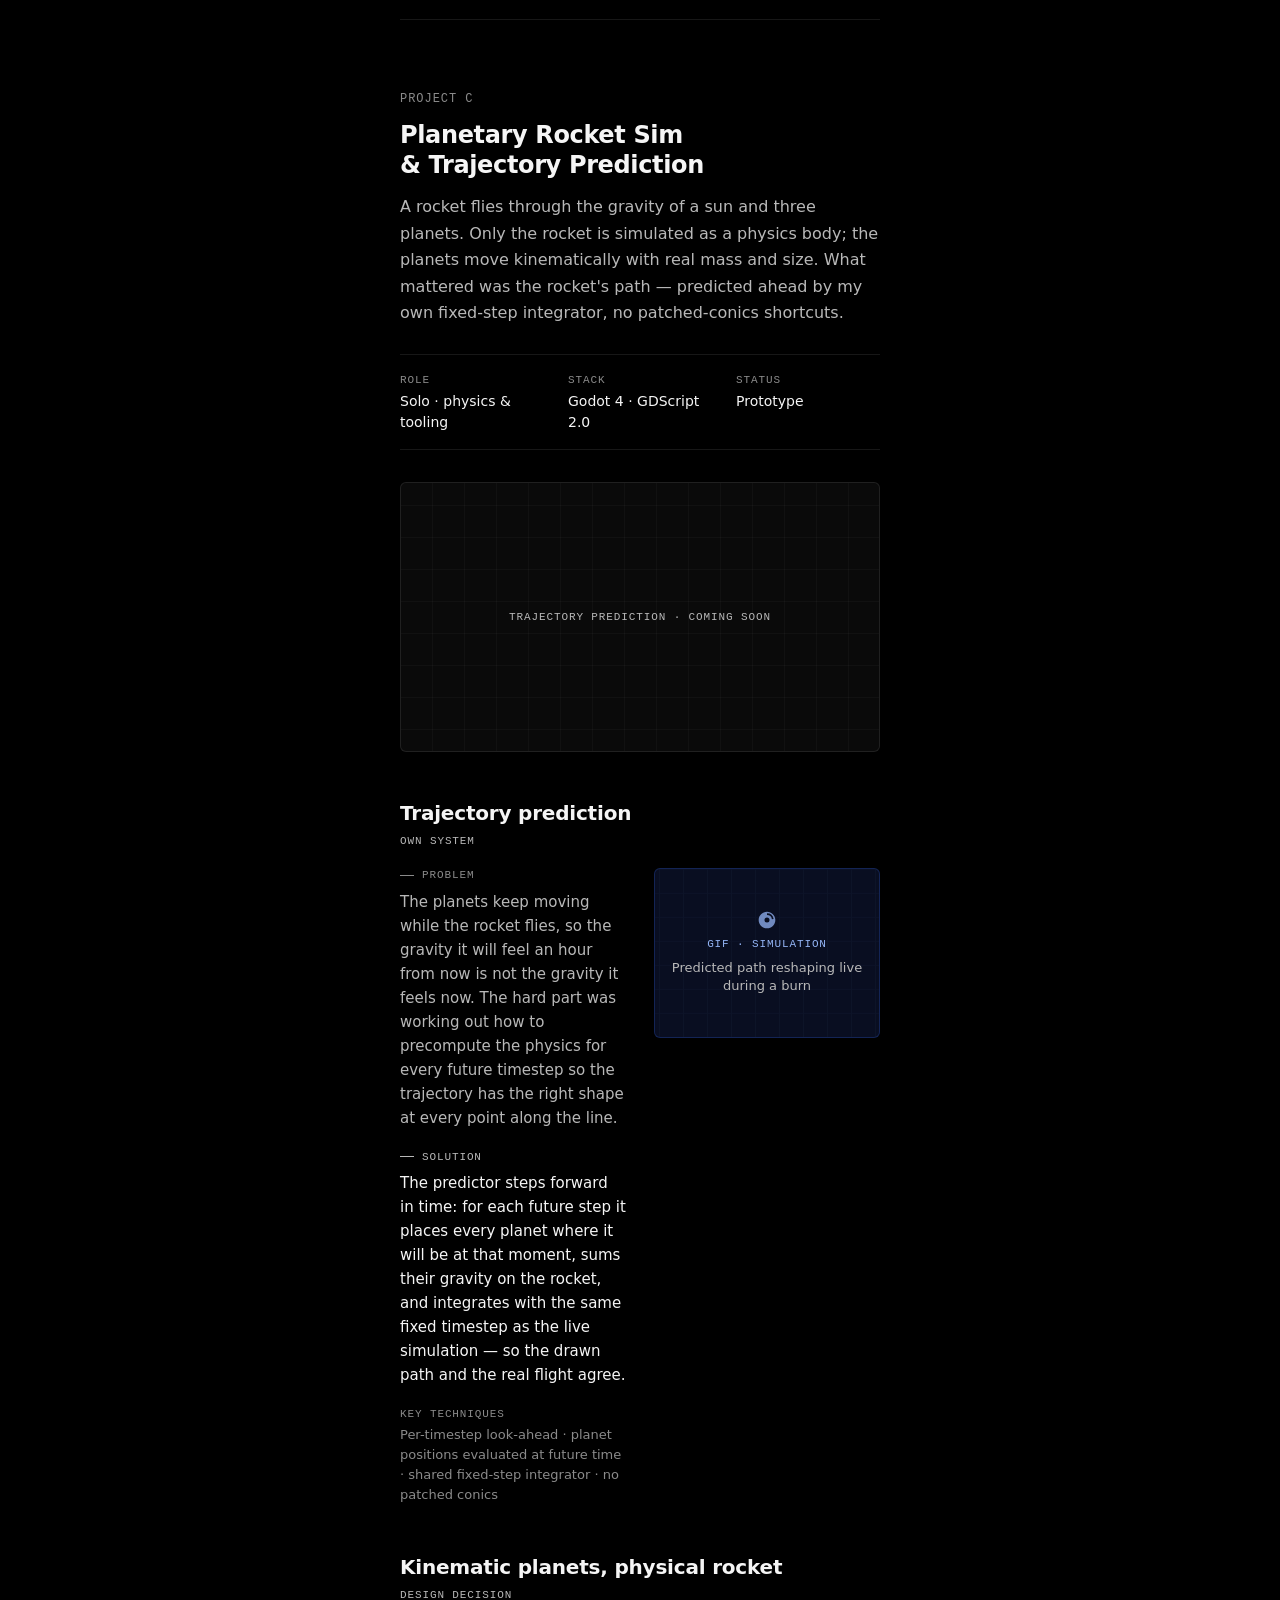
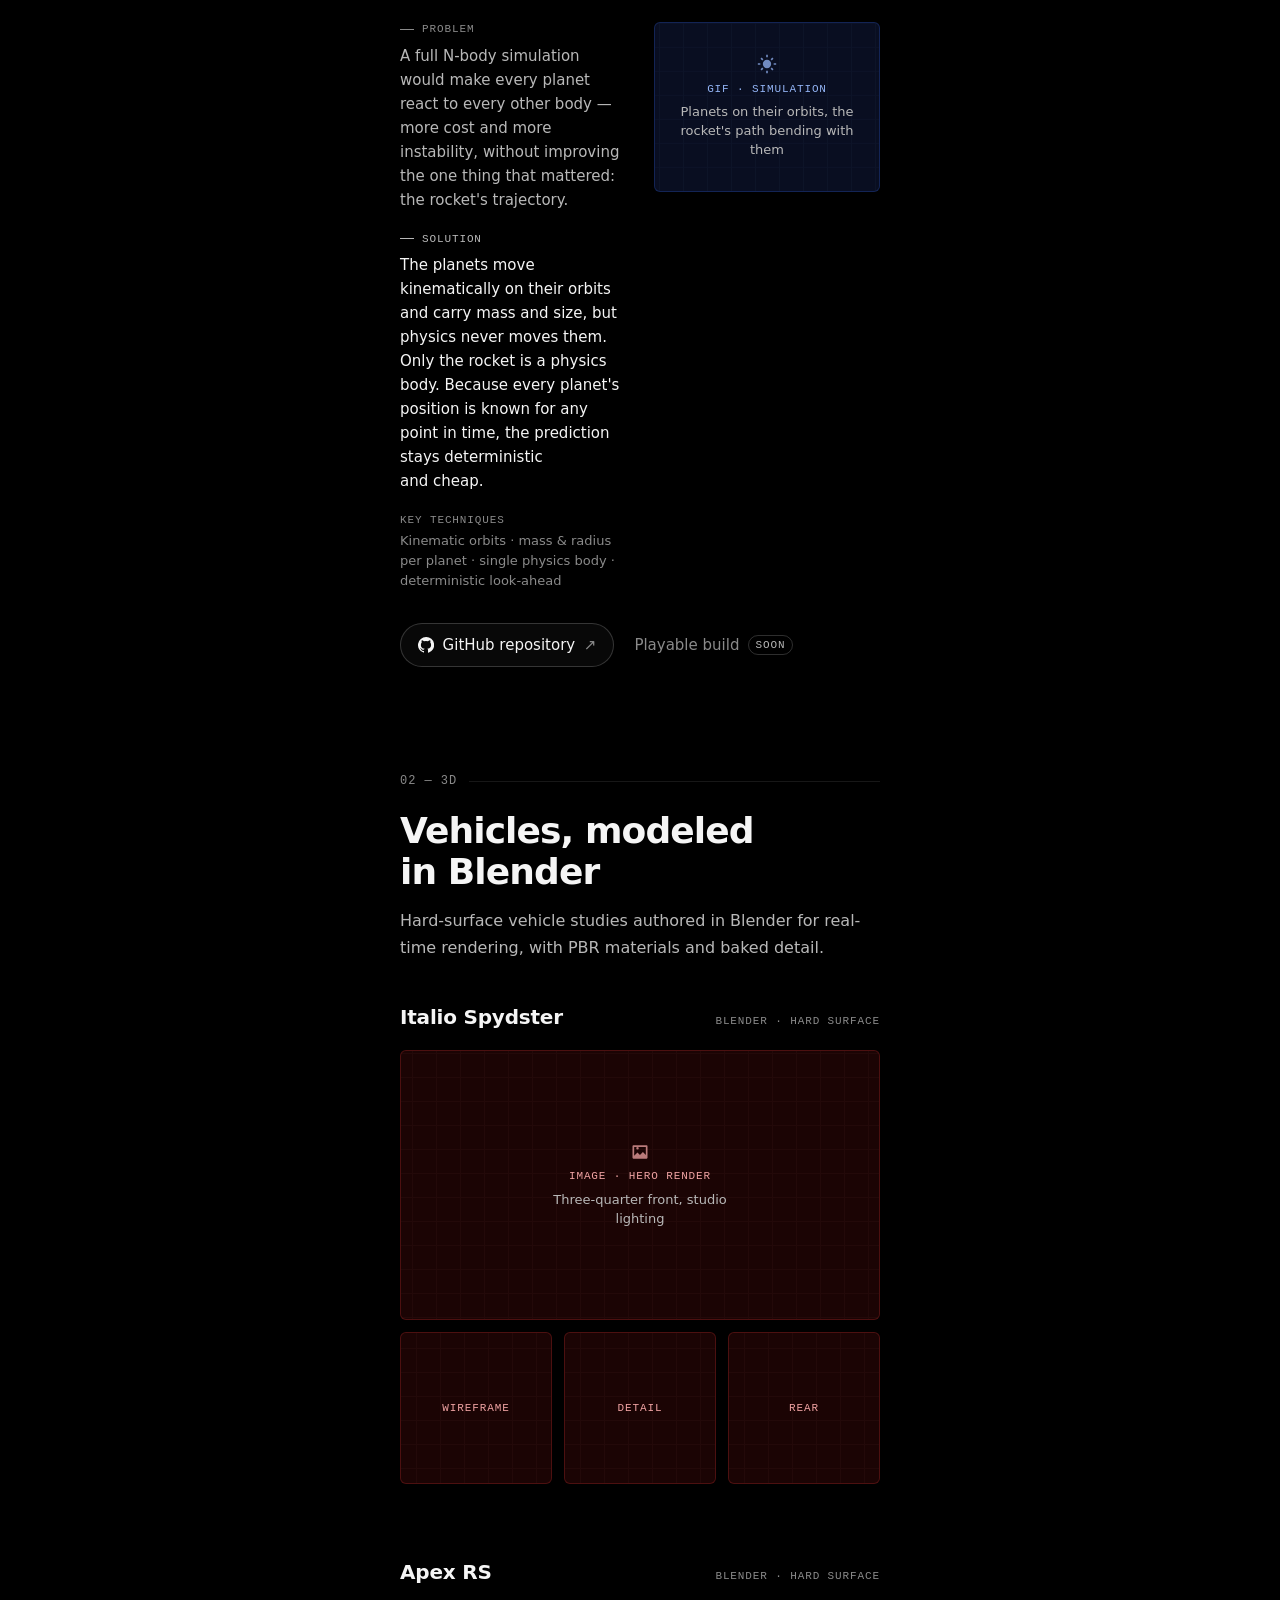
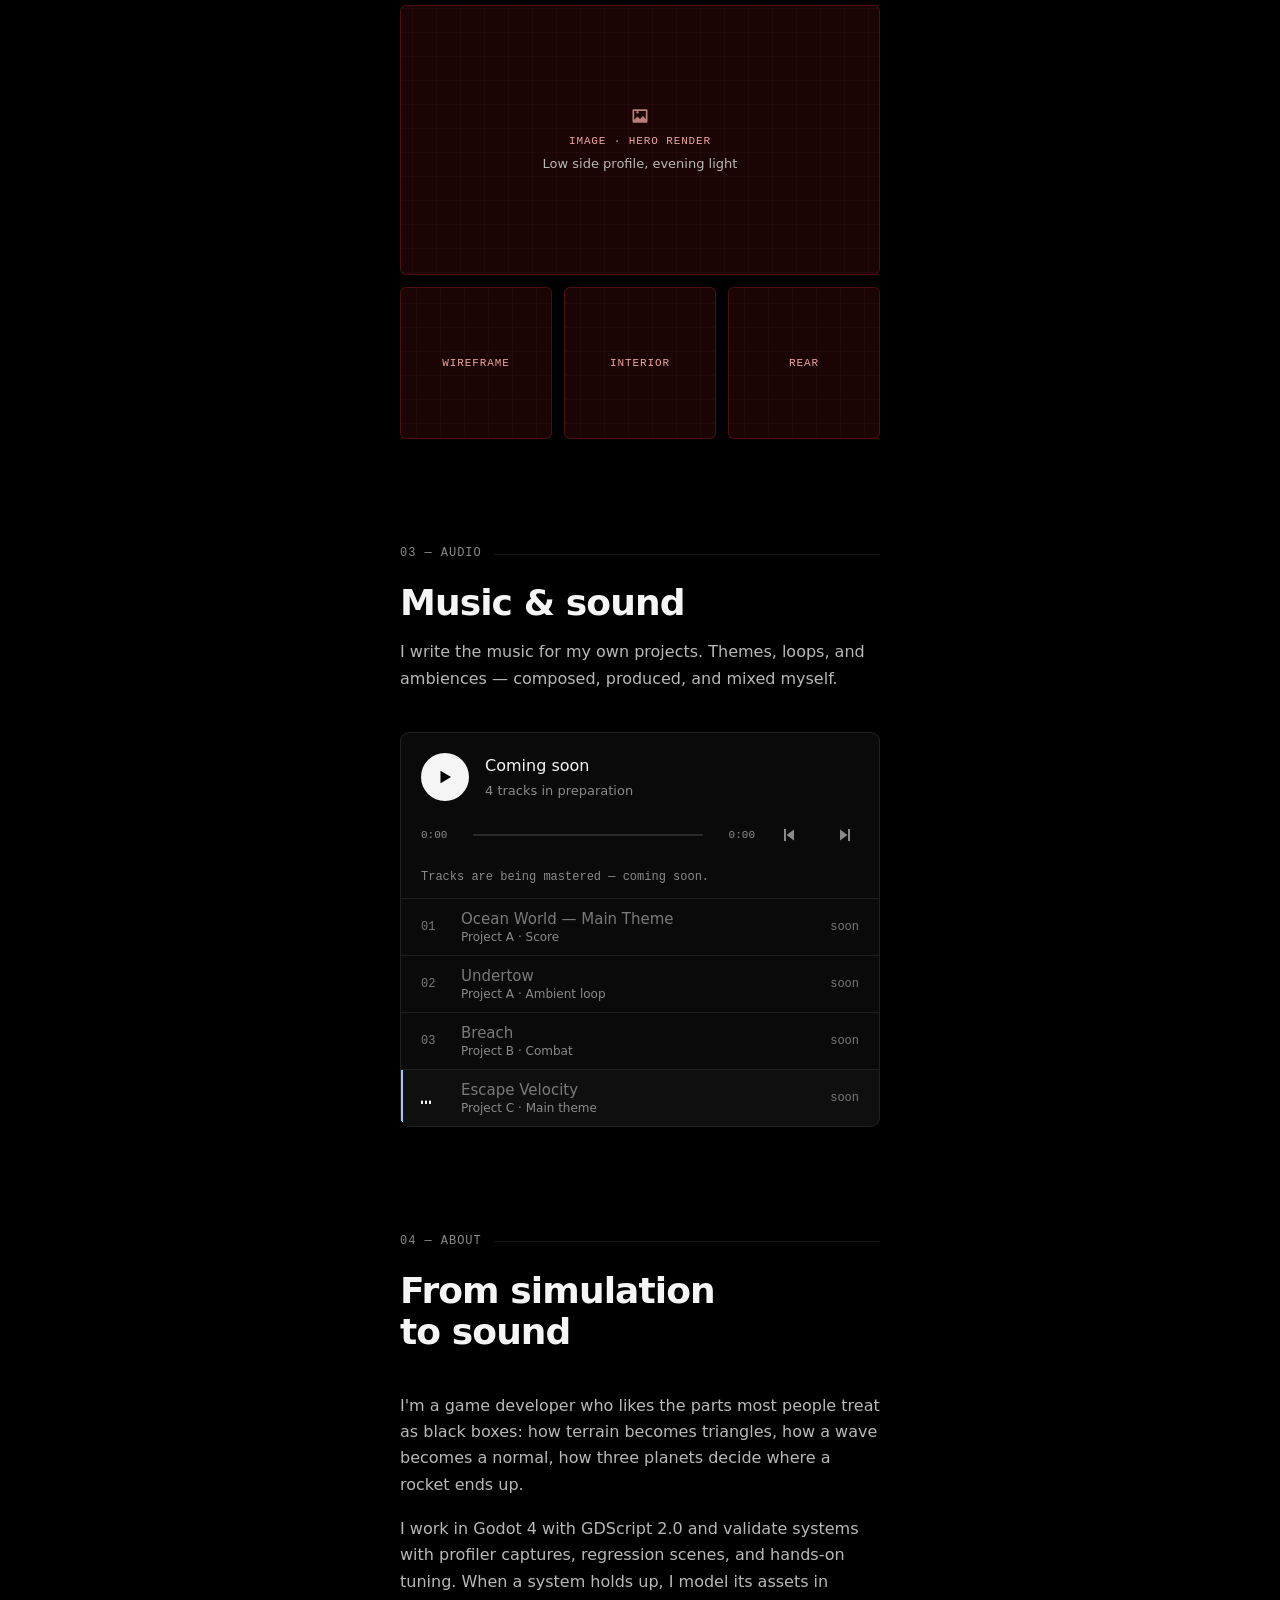
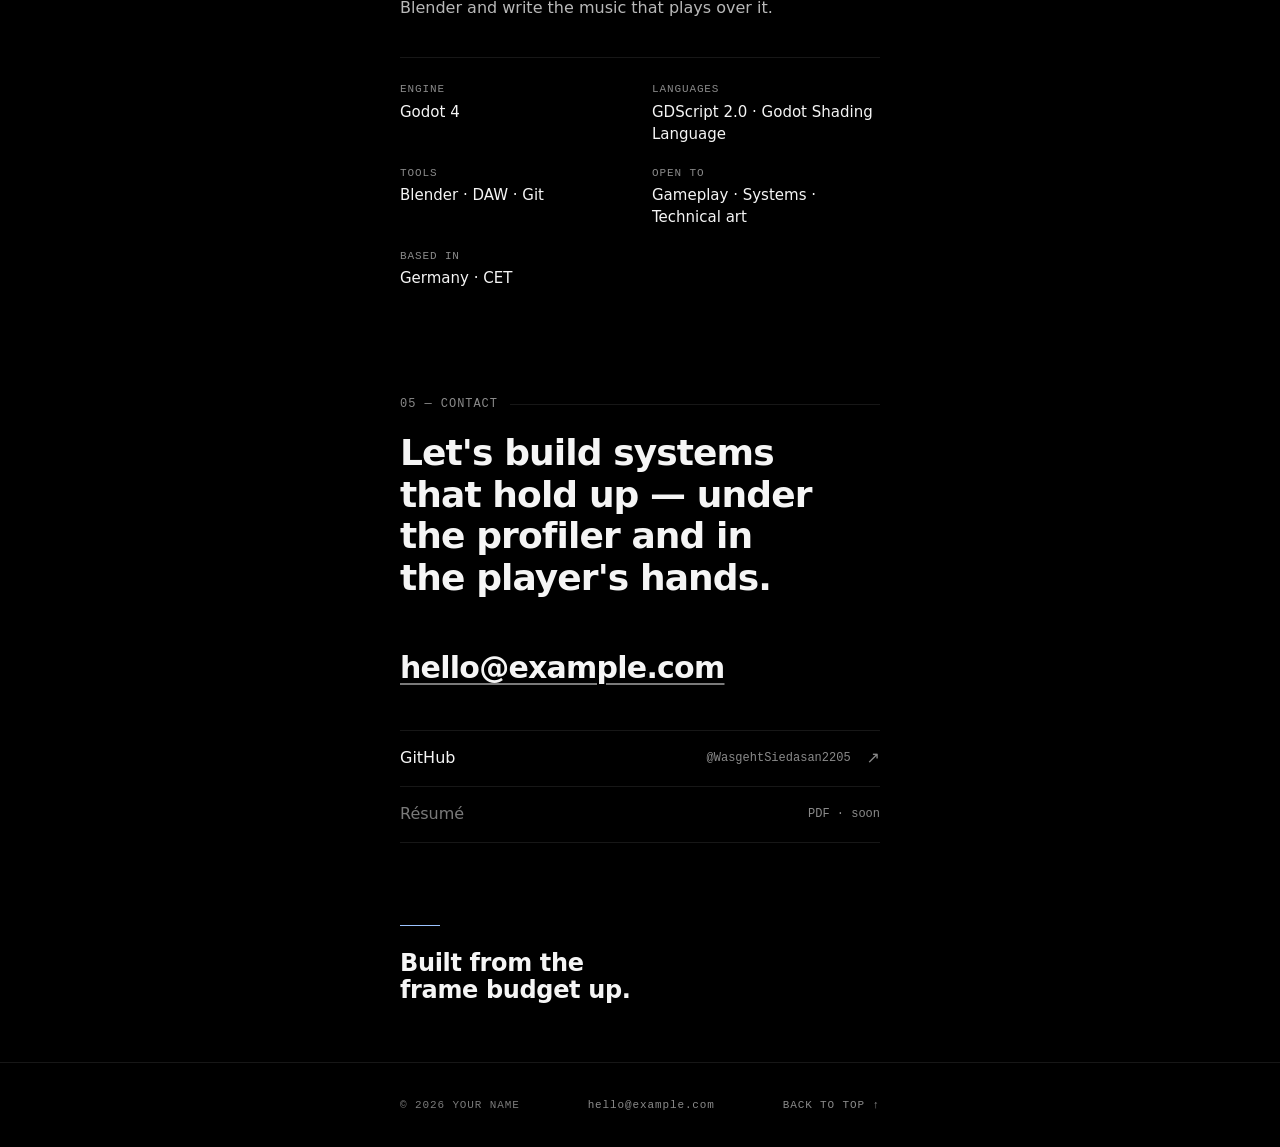
==== commit b6da8557: "Content update: FFT ocean, single terrain draw call, DayZ-like movement, kinematic-planet rocket sim" ====
--- a/index.html
+++ b/index.html
@@ -4,7 +4,7 @@
   <meta charset="utf-8">
   <meta name="viewport" content="width=device-width, initial-scale=1, viewport-fit=cover">
   <title>Your Name — Game Developer &amp; Systems Architect</title>
-  <meta name="description" content="Godot 4 / GDScript 2.0 game developer and systems architect in Germany: voxel/SDF terrain, shaders, N-body physics, tactical gameplay systems, 3D vehicles and original music.">
+  <meta name="description" content="Godot 4 / GDScript 2.0 game developer and systems architect in Germany: voxel/SDF terrain, FFT ocean, orbital trajectory prediction, tactical gameplay systems, 3D vehicles and original music.">
   <link rel="canonical" href="https://wasgehtsiedasan2205.github.io/PortfolioWebsite/">
   <meta name="theme-color" content="#000000">
   <meta name="color-scheme" content="dark">
@@ -20,9 +20,9 @@
   <meta property="og:image:alt" content="Your Name — Game Developer & Systems Architect"> -->
   <meta name="twitter:card" content="summary">
   <link rel="icon" href="assets/icons/favicon.svg" type="image/svg+xml">
-  <link rel="stylesheet" href="assets/css/styles.css?v=7">
+  <link rel="stylesheet" href="assets/css/styles.css?v=8">
   <script>document.documentElement.classList.add("js");</script>
-  <script src="assets/js/main.js?v=7" defer></script>
+  <script src="assets/js/main.js?v=8" defer></script>
   <script type="application/ld+json">
   {
     "@context": "https://schema.org",
@@ -59,9 +59,9 @@
       <div class="hero__grid">
         <div class="hero__layout">
           <!-- Replace the panel with:
-               <img src="assets/img/portrait.jpg" width="800" height="1000" alt="Portrait of Your Name" fetchpriority="high" decoding="async"> -->
+               <img src="assets/img/portrait.jpg" width="1280" height="720" alt="Portrait of Your Name" fetchpriority="high" decoding="async">  (16:9, e.g. 1280×720) -->
           <figure class="hero__portrait hero__intro hero__intro--fade">
-            <div class="panel panel--img panel--portrait" role="img" aria-label="Portrait placeholder for Your Name">
+            <div class="panel panel--img" role="img" aria-label="Portrait placeholder for Your Name">
               <div class="panel__inner">
                 <svg class="panel__icon" viewBox="0 0 24 24" aria-hidden="true"><path fill="currentColor" d="M12 12a4.5 4.5 0 1 0 0-9 4.5 4.5 0 0 0 0 9Zm0 2c-4.4 0-8 2.2-8 5v2h16v-2c0-2.8-3.6-5-8-5Z"/></svg>
                 <span class="panel__kind">Portrait</span>
@@ -73,7 +73,7 @@
             <p class="status hero__intro hero__intro--fade" style="--i:1"><span class="status__dot" aria-hidden="true"></span>Open to gameplay &amp; systems roles · Germany · Remote</p>
             <h1 class="hero__name hero__intro" id="hero-name" style="--i:2">Your Name</h1>
             <p class="hero__headline hero__intro" style="--i:3">Game developer &amp; systems architect. I build the systems a world runs on — and how it looks, plays, and sounds.</p>
-            <p class="hero__lede hero__intro hero__intro--fade" style="--i:4">In Godot&nbsp;4 and GDScript&nbsp;2.0 I build voxel/SDF terrain, GPU post effects, multi-body gravity, and tactical gameplay — then profile them against the frame budget. I also make the 3D models and write the music.</p>
+            <p class="hero__lede hero__intro hero__intro--fade" style="--i:4">In Godot&nbsp;4 and GDScript&nbsp;2.0 I build voxel/SDF terrain, an FFT ocean, orbital trajectory prediction, and tactical gameplay — then profile them against the frame budget. I also make the 3D models and write the music.</p>
 
             <ul class="disciplines hero__intro hero__intro--fade" style="--i:5" aria-label="Disciplines">
               <li>Graphics</li>
@@ -100,13 +100,13 @@
       <header class="section-head reveal">
         <p class="label">01 — Selected work</p>
         <h2 class="section-title" id="work-title">Systems, worlds &amp; simulations</h2>
-        <p class="section-intro">Three Godot&nbsp;4 projects, each told as problem → solution. I state plainly what I wrote, what I adapted, and where AI assisted.</p>
+        <p class="section-intro">Three Godot&nbsp;4 projects, each told as problem → solution — with a link to the repository.</p>
       </header>
 
       <nav class="work-index reveal" aria-label="Project overview">
         <a href="#project-ocean"><span class="work-index__key">A</span><span class="work-index__title">Voxel &amp; Ocean World</span><span class="work-index__focus">Terrain · Shaders · Rendering</span></a>
         <a href="#project-shooter"><span class="work-index__key">B</span><span class="work-index__title">Tactical Shooter</span><span class="work-index__focus">Gameplay · Inventory · Physics</span></a>
-        <a href="#project-orbit"><span class="work-index__key">C</span><span class="work-index__title">Rocket Sim &amp; N-Body Physics</span><span class="work-index__focus">Simulation · Prediction</span></a>
+        <a href="#project-orbit"><span class="work-index__key">C</span><span class="work-index__title">Rocket Sim &amp; Trajectory Prediction</span><span class="work-index__focus">Physics · Simulation</span></a>
       </nav>
 
       <!-- ---------- Project A -->
@@ -114,15 +114,16 @@
         <header class="reveal">
           <p class="project__index">Project A · Flagship</p>
           <h3 class="project__title" id="pa-title">Voxel &amp; Ocean World</h3>
-          <p class="project__summary">An open, diggable world with a stylized ocean. SDF terrain sits on a voxel material grid, so every dug cell keeps its material — and the shader reads that ID from vertex data through one shared material surface per chunk.</p>
+          <p class="project__summary">An open, diggable world with a stylized FFT ocean. SDF terrain sits on a voxel material grid, so every dug cell keeps its material — and all chunks share one material, built directly on Godot's RenderingServer.</p>
           <dl class="meta">
             <div><dt>Role</dt><dd>Solo · engine &amp; rendering</dd></div>
-            <div><dt>Stack</dt><dd>Godot 4.3+ · Forward+ · GDScript 2.0 · Godot shaders</dd></div>
+            <div><dt>Stack</dt><dd>Godot 4.3+ · Forward+ · GDScript 2.0 · Godot shaders · GLSL compute</dd></div>
             <div><dt>Status</dt><dd>In development</dd></div>
           </dl>
         </header>
 
         <div class="project__media reveal">
+          <!-- YOUTUBE: paste the full video URL between the quotes of data-yt-id on the next line -->
           <div class="video is-pending" data-yt-id="" data-yt-title="Voxel &amp; Ocean World — technical breakdown">
             <button class="video__btn" type="button" disabled aria-label="Voxel &amp; Ocean World — technical breakdown — video coming soon">
               <span class="video__play" aria-hidden="true"><svg viewBox="0 0 16 16"><path d="M3 1.8v12.4L14 8 3 1.8Z"/></svg></span>
@@ -131,30 +132,32 @@
           </div>
         </div>
 
-        <!-- Fill in real numbers: remove data-todo once measured. -->
+        <!-- Metrics: edit the values here; remove data-todo once a value is measured. -->
         <ul class="metrics reveal" aria-label="Key measurements">
-          <li class="metric"><span class="metric__value" data-todo>— → —</span><span class="metric__label">Terrain draw calls per chunk</span></li>
+          <li class="metric"><span class="metric__value">1</span><span class="metric__label">Terrain draw call — all chunks share one material</span></li>
           <li class="metric"><span class="metric__value" data-todo>— ms</span><span class="metric__label">GPU frame time, ocean + terrain</span></li>
-          <li class="metric"><span class="metric__value" data-todo>—</span><span class="metric__label">Materials in one Texture2DArray</span></li>
+          <li class="metric"><span class="metric__value" data-todo>—</span><span class="metric__label">Textures in the Texture2DArray</span></li>
         </ul>
 
         <div class="cases">
           <section class="case reveal" aria-labelledby="pa-c1">
             <div class="case__head">
-              <h4 class="case__title" id="pa-c1">Ocean shader</h4>
-              <div class="tags"><span class="tag">Adapted</span><span class="tag tag--own">Optimized</span><span class="tag tag--ai">AI-assisted</span></div>
-            </div>
-            <div class="case__body">
-              <div class="ps">
-                <div class="ps__item"><span class="ps__label">Problem</span><p>The reference ocean shaders I found used incompatible wave conventions for displacement and surface orientation — hard to tune, harder to extend.</p></div>
-                <div class="ps__item ps__item--solution"><span class="ps__label">Solution</span><p>Consolidated them into one shared Gerstner wave function, with my own wave logic and AI as a sparring partner for the math. Each call returns displacement and accumulates the derivatives for the normal; four waves are summed in the vertex stage.</p></div>
-                <p class="ps__keys"><span>Key techniques</span> Shared Gerstner parameterization · analytic derivatives · four-wave vertex displacement · normal checks at grazing angles</p>
-              </div>
-              <figure class="panel panel--gif" role="img" aria-label="Animated preview placeholder: ocean waves and foam">
+              <h4 class="case__title" id="pa-c1">FFT ocean</h4>
+              <div class="tags"><span class="tag tag--own">Own system</span><span class="tag">GLSL compute</span><span class="tag">Stylized</span></div>
+            </div>
+            <div class="case__body">
+              <div class="ps">
+                <div class="ps__item"><span class="ps__label">Problem</span><p>My first ocean summed a handful of Gerstner waves. It was cheap, but repetitive and flat up close — and adding more waves for detail costs vertex work fast.</p></div>
+                <div class="ps__item ps__item--solution"><span class="ps__label">Solution</span><p>Replaced it with an FFT ocean: a few GLSL compute shaders build the spectrum and transform it into displacement and normal maps every frame — thousands of waves at a fixed cost, so fidelity and performance go up together.</p></div>
+                <div class="ps__item"><span class="ps__label">Problem</span><p>Physically driven surfaces still produce artifacts — tiling, harsh normal sparkle, noisy foam — that pull the eye away from the scene.</p></div>
+                <div class="ps__item ps__item--solution"><span class="ps__label">Solution</span><p>The surface shading is deliberately stylized and cheats a little where it helps: artifacts are softened before they reach the image, so the ocean reads as calm, believable water and keeps the player immersed.</p></div>
+                <p class="ps__keys"><span>Key techniques</span> GLSL compute shaders · ocean spectrum + FFT · displacement &amp; normal maps · stylized surface shading · artifact suppression</p>
+              </div>
+              <figure class="panel panel--gif" role="img" aria-label="Animated preview placeholder: FFT ocean surface">
                 <div class="panel__inner">
                   <svg class="panel__icon" viewBox="0 0 24 24" aria-hidden="true"><path fill="currentColor" d="M2 15c2.5 0 2.5-2 5-2s2.5 2 5 2 2.5-2 5-2 2.5 2 5 2v2c-2.5 0-2.5-2-5-2s-2.5 2-5 2-2.5-2-5-2-2.5 2-5 2v-2Zm0-5c2.5 0 2.5-2 5-2s2.5 2 5 2 2.5-2 5-2 2.5 2 5 2v2c-2.5 0-2.5-2-5-2s-2.5 2-5 2-2.5-2-5-2-2.5 2-5 2v-2Z"/></svg>
-                  <span class="panel__kind">GIF · Shader</span>
-                  <span class="panel__desc">Wave motion and normals at grazing angles</span>
+                  <span class="panel__kind">GIF · Compute shader</span>
+                  <span class="panel__desc">FFT ocean in motion, stylized surface</span>
                 </div>
               </figure>
             </div>
@@ -167,10 +170,10 @@
             </div>
             <div class="case__body">
               <div class="ps">
-                <div class="ps__item"><span class="ps__label">Problem</span><p>An SDF encodes distance to a surface, not what it's made of. Separate meshes per material multiply draw calls — and digging still has to reveal the right material underneath.</p></div>
+                <div class="ps__item"><span class="ps__label">Problem</span><p>An SDF encodes distance to a surface, not what it's made of. Separate meshes or materials per terrain type multiply draw calls — and digging still has to reveal the right material underneath.</p></div>
                 <!-- TODO(owner): add chunk size, meshing thread (e.g. WorkerThreadPool) and remesh time per edit. -->
-                <div class="ps__item ps__item--solution"><span class="ps__label">Solution</span><p>A parallel voxel grid stores material IDs. For every emitted triangle, the mesher repeats one ID across the CUSTOM0 values of all three vertices; a flat varying then selects among the layers of one Texture2DArray — one shared material surface per chunk instead of one mesh per material.</p></div>
-                <p class="ps__keys"><span>Key techniques</span> SDF meshing · parallel voxel material grid · per-triangle IDs in CUSTOM0 · Texture2DArray · triplanar mapping</p>
+                <div class="ps__item ps__item--solution"><span class="ps__label">Solution</span><p>A parallel voxel grid stores material IDs. For every emitted triangle, the mesher repeats one ID across the CUSTOM0 values of all three vertices; a flat varying then picks the matching layer of one Texture2DArray. Every chunk is created directly on Godot's RenderingServer and shares that single material — the whole terrain renders in one draw call.</p></div>
+                <p class="ps__keys"><span>Key techniques</span> SDF meshing · parallel voxel material grid · per-triangle IDs in CUSTOM0 · Texture2DArray · RenderingServer · triplanar mapping</p>
               </div>
               <figure class="panel panel--gif" role="img" aria-label="Animated preview placeholder: digging reveals voxel materials">
                 <div class="panel__inner">
@@ -203,8 +206,6 @@
             </div>
           </section>
         </div>
-
-        <p class="ownership reveal"><strong>Built:</strong> voxel data model, SDF mesher, material pipeline, compositor effect, and profiling. <strong>Adapted:</strong> base Gerstner wave equations from public shader examples; I rewrote the conventions and derivative accumulation. <strong>AI:</strong> helped derive and cross-check the wave derivatives and suggested refactors — I reviewed every change and validated it visually and with profiler captures.</p>
 
         <div class="project__links reveal">
           <!-- TODO(owner): replace href with the project's repository URL -->
@@ -219,7 +220,7 @@
         <header class="reveal">
           <p class="project__index">Project B</p>
           <h3 class="project__title" id="pb-title">Tactical Shooter</h3>
-          <p class="project__summary">A grounded tactical shooter prototype: COD-inspired weapon handling, a Tarkov-style grid inventory, physics-based building, and weather and time-of-day systems that drive lighting, VFX, and audio together.</p>
+          <p class="project__summary">A grounded tactical shooter prototype: DayZ-like movement with an inertia system, COD-inspired weapon handling, a Tarkov-style grid inventory, physics-based building, and weather and time-of-day systems that drive lighting, VFX, and audio together.</p>
           <dl class="meta">
             <div><dt>Role</dt><dd>Solo · gameplay systems</dd></div>
             <div><dt>Stack</dt><dd>Godot 4 · GDScript 2.0 · Godot shaders</dd></div>
@@ -228,6 +229,7 @@
         </header>
 
         <div class="project__media reveal">
+          <!-- YOUTUBE: paste the full video URL between the quotes of data-yt-id on the next line -->
           <div class="video is-pending" data-yt-id="" data-yt-title="Tactical Shooter — gameplay">
             <button class="video__btn" type="button" disabled aria-label="Tactical Shooter — gameplay — video coming soon">
               <span class="video__play" aria-hidden="true"><svg viewBox="0 0 16 16"><path d="M3 1.8v12.4L14 8 3 1.8Z"/></svg></span>
@@ -237,6 +239,7 @@
         </div>
 
         <ul class="features reveal" aria-label="Feature set">
+          <li class="feature"><h4>Movement</h4><p>DayZ-like inertia system — believable speed, acceleration, and weight.</p></li>
           <li class="feature"><h4>Gunplay</h4><p>Recoil curves, ADS transitions, spread, and sway tuned as one handling model.</p></li>
           <li class="feature"><h4>Grid inventory</h4><p>Tarkov-style shaped items, rotation, and nested containers.</p></li>
           <li class="feature"><h4>Rigidbody building</h4><p>Physics-driven placement with snapping and stable stacking.</p></li>
@@ -246,6 +249,27 @@
         </ul>
 
         <div class="cases">
+          <section class="case reveal" aria-labelledby="pb-c0">
+            <div class="case__head">
+              <h4 class="case__title" id="pb-c0">DayZ-like movement &amp; inertia</h4>
+              <div class="tags"><span class="tag tag--own">Own system</span></div>
+            </div>
+            <div class="case__body">
+              <div class="ps">
+                <div class="ps__item"><span class="ps__label">Problem</span><p>Default character controllers start and stop instantly. That feels like a camera on rails, not a person carrying gear — and it breaks the grounded tone a tactical shooter depends on.</p></div>
+                <div class="ps__item ps__item--solution"><span class="ps__label">Solution</span><p>An inertia system drives every movement state: speed builds up and bleeds off over time, direction changes carry momentum, and walking, jogging, and sprinting each have their own believable top speed and acceleration curve.</p></div>
+                <p class="ps__keys"><span>Key techniques</span> Acceleration &amp; deceleration curves · momentum on direction changes · per-state speed limits · grounded camera feel</p>
+              </div>
+              <figure class="panel panel--gif" role="img" aria-label="Animated preview placeholder: character accelerating, turning, and stopping with inertia">
+                <div class="panel__inner">
+                  <svg class="panel__icon" viewBox="0 0 24 24" aria-hidden="true"><path fill="currentColor" d="M13.5 5.5a2 2 0 1 0 0-4 2 2 0 0 0 0 4ZM9.8 9.4 7 23h2.1l1.8-8 2.1 2v6h2v-7.5l-2.1-2 .6-3A7.3 7.3 0 0 0 19 13v-2a5.1 5.1 0 0 1-4.4-2.5l-1-1.6a2 2 0 0 0-1.7-.9c-.3 0-.5 0-.8.1L6 8.3V13h2V9.6l1.8-.2Z"/></svg>
+                  <span class="panel__kind">GIF · Movement</span>
+                  <span class="panel__desc">Acceleration, turning, and stopping with inertia</span>
+                </div>
+              </figure>
+            </div>
+          </section>
+
           <section class="case reveal" aria-labelledby="pb-c1">
             <div class="case__head">
               <h4 class="case__title" id="pb-c1">Tarkov-style grid inventory</h4>
@@ -300,8 +324,8 @@
       <article class="project" id="project-orbit" aria-labelledby="pc-title">
         <header class="reveal">
           <p class="project__index">Project C</p>
-          <h3 class="project__title" id="pc-title">Planetary Rocket Sim &amp; N-Body Physics</h3>
-          <p class="project__summary">A sun and three physical planets pull on each other in a full N-body simulation; the rocket flies through their evolving gravity field. Its future path is predicted by my own fixed-step integrator — no patched-conics shortcuts.</p>
+          <h3 class="project__title" id="pc-title">Planetary Rocket Sim &amp; Trajectory Prediction</h3>
+          <p class="project__summary">A rocket flies through the gravity of a sun and three planets. Only the rocket is simulated as a physics body; the planets move kinematically with real mass and size. What mattered was the rocket's path — predicted ahead by my own fixed-step integrator, no patched-conics shortcuts.</p>
           <dl class="meta">
             <div><dt>Role</dt><dd>Solo · physics &amp; tooling</dd></div>
             <div><dt>Stack</dt><dd>Godot 4 · GDScript 2.0</dd></div>
@@ -310,6 +334,7 @@
         </header>
 
         <div class="project__media reveal">
+          <!-- YOUTUBE: paste the full video URL between the quotes of data-yt-id on the next line -->
           <div class="video is-pending" data-yt-id="" data-yt-title="Planetary Rocket Sim — trajectory prediction">
             <button class="video__btn" type="button" disabled aria-label="Planetary Rocket Sim — trajectory prediction — video coming soon">
               <span class="video__play" aria-hidden="true"><svg viewBox="0 0 16 16"><path d="M3 1.8v12.4L14 8 3 1.8Z"/></svg></span>
@@ -326,9 +351,9 @@
             </div>
             <div class="case__body">
               <div class="ps">
-                <div class="ps__item"><span class="ps__label">Problem</span><p>With three planets and a sun all pulling at once there is no general closed-form solution for the trajectories — the player still needs to see where the rocket will go.</p></div>
-                <div class="ps__item ps__item--solution"><span class="ps__label">Solution</span><p>A ghost copy of the system is stepped forward with the same fixed-step integrator as the live simulation, so the drawn path and the real flight agree.</p></div>
-                <p class="ps__keys"><span>Key techniques</span> Ghost-state simulation · shared fixed-step integrator · moving gravity sources · no patched conics</p>
+                <div class="ps__item"><span class="ps__label">Problem</span><p>The planets keep moving while the rocket flies, so the gravity it will feel an hour from now is not the gravity it feels now. The hard part was working out how to precompute the physics for every future timestep so the trajectory has the right shape at every point along the line.</p></div>
+                <div class="ps__item ps__item--solution"><span class="ps__label">Solution</span><p>The predictor steps forward in time: for each future step it places every planet where it will be at that moment, sums their gravity on the rocket, and integrates with the same fixed timestep as the live simulation — so the drawn path and the real flight agree.</p></div>
+                <p class="ps__keys"><span>Key techniques</span> Per-timestep look-ahead · planet positions evaluated at future time · shared fixed-step integrator · no patched conics</p>
               </div>
               <figure class="panel panel--gif" role="img" aria-label="Animated preview placeholder: predicted orbit line updating during a burn">
                 <div class="panel__inner">
@@ -342,20 +367,20 @@
 
           <section class="case reveal" aria-labelledby="pc-c2">
             <div class="case__head">
-              <h4 class="case__title" id="pc-c2">Stress test: launch from the sun</h4>
-              <div class="tags"><span class="tag">Testing</span></div>
-            </div>
-            <div class="case__body">
-              <div class="ps">
-                <div class="ps__item"><span class="ps__label">Problem</span><p>Normal launches hide integrator errors — gravity is gentle and steps are small compared to the forces involved.</p></div>
-                <div class="ps__item ps__item--solution"><span class="ps__label">Solution</span><p>Starting on the sun's surface is a deliberate high-acceleration regression case: predicted and live trajectories are compared over the same horizon. Close approaches, timestep variation, and long-duration runs cover the other failure modes.</p></div>
-                <p class="ps__keys"><span>Key techniques</span> Extreme initial conditions · predicted vs. live comparison · regression scenes</p>
-              </div>
-              <figure class="panel panel--gif" role="img" aria-label="Animated preview placeholder: rocket escaping from the sun">
+              <h4 class="case__title" id="pc-c2">Kinematic planets, physical rocket</h4>
+              <div class="tags"><span class="tag tag--own">Design decision</span></div>
+            </div>
+            <div class="case__body">
+              <div class="ps">
+                <div class="ps__item"><span class="ps__label">Problem</span><p>A full N-body simulation would make every planet react to every other body — more cost and more instability, without improving the one thing that mattered: the rocket's trajectory.</p></div>
+                <div class="ps__item ps__item--solution"><span class="ps__label">Solution</span><p>The planets move kinematically on their orbits and carry mass and size, but physics never moves them. Only the rocket is a physics body. Because every planet's position is known for any point in time, the prediction stays deterministic and cheap.</p></div>
+                <p class="ps__keys"><span>Key techniques</span> Kinematic orbits · mass &amp; radius per planet · single physics body · deterministic look-ahead</p>
+              </div>
+              <figure class="panel panel--gif" role="img" aria-label="Animated preview placeholder: planets moving on kinematic orbits while the rocket flies">
                 <div class="panel__inner">
                   <svg class="panel__icon" viewBox="0 0 24 24" aria-hidden="true"><path fill="currentColor" d="M12 7a5 5 0 1 1 0 10 5 5 0 0 1 0-10ZM11 1h2v3h-2V1Zm0 19h2v3h-2v-3ZM1 11h3v2H1v-2Zm19 0h3v2h-3v-2ZM4.2 5.6l1.4-1.4 2.1 2.1-1.4 1.4-2.1-2.1Zm12.1 12.1 1.4-1.4 2.1 2.1-1.4 1.4-2.1-2.1ZM4.2 18.4l2.1-2.1 1.4 1.4-2.1 2.1-1.4-1.4ZM16.3 6.3l2.1-2.1 1.4 1.4-2.1 2.1-1.4-1.4Z"/></svg>
-                  <span class="panel__kind">GIF · Edge case</span>
-                  <span class="panel__desc">Escape burn from the solar surface</span>
+                  <span class="panel__kind">GIF · Simulation</span>
+                  <span class="panel__desc">Planets on their orbits, the rocket's path bending with them</span>
                 </div>
               </figure>
             </div>
@@ -382,11 +407,11 @@
       <div class="vehicles">
         <article class="vehicle reveal" aria-labelledby="v1-title">
           <div class="vehicle__head">
-            <h3 class="vehicle__title" id="v1-title">Ferrari 812 Superfast</h3>
+            <h3 class="vehicle__title" id="v1-title">Italio Spydster</h3>
             <p class="vehicle__sub">Blender · hard surface</p>
           </div>
           <div class="gallery">
-            <figure class="panel panel--img" role="img" aria-label="Image placeholder: Ferrari 812 Superfast hero render">
+            <figure class="panel panel--img" role="img" aria-label="Image placeholder: Italio Spydster hero render">
               <div class="panel__inner">
                 <svg class="panel__icon" viewBox="0 0 24 24" aria-hidden="true"><path fill="currentColor" d="M4 4h16a1 1 0 0 1 1 1v14a1 1 0 0 1-1 1H4a1 1 0 0 1-1-1V5a1 1 0 0 1 1-1Zm1 2v10.6l4-4 3 3 3.5-3.5L19 15.6V6H5Zm4 3a1.5 1.5 0 1 0 0-3 1.5 1.5 0 0 0 0 3Z"/></svg>
                 <span class="panel__kind">Image · Hero render</span>
@@ -394,20 +419,20 @@
               </div>
             </figure>
             <div class="gallery__row">
-              <figure class="panel panel--img panel--square" role="img" aria-label="Ferrari 812 Superfast wireframe placeholder"><div class="panel__inner"><span class="panel__kind">Wireframe</span></div></figure>
-              <figure class="panel panel--img panel--square" role="img" aria-label="Ferrari 812 Superfast detail shot placeholder"><div class="panel__inner"><span class="panel__kind">Detail</span></div></figure>
-              <figure class="panel panel--img panel--square" role="img" aria-label="Ferrari 812 Superfast rear view placeholder"><div class="panel__inner"><span class="panel__kind">Rear</span></div></figure>
+              <figure class="panel panel--img panel--square" role="img" aria-label="Italio Spydster wireframe placeholder"><div class="panel__inner"><span class="panel__kind">Wireframe</span></div></figure>
+              <figure class="panel panel--img panel--square" role="img" aria-label="Italio Spydster detail shot placeholder"><div class="panel__inner"><span class="panel__kind">Detail</span></div></figure>
+              <figure class="panel panel--img panel--square" role="img" aria-label="Italio Spydster rear view placeholder"><div class="panel__inner"><span class="panel__kind">Rear</span></div></figure>
             </div>
           </div>
         </article>
 
         <article class="vehicle reveal" aria-labelledby="v2-title">
           <div class="vehicle__head">
-            <h3 class="vehicle__title" id="v2-title">BMW E36</h3>
+            <h3 class="vehicle__title" id="v2-title">Apex RS</h3>
             <p class="vehicle__sub">Blender · hard surface</p>
           </div>
           <div class="gallery">
-            <figure class="panel panel--img" role="img" aria-label="Image placeholder: BMW E36 hero render">
+            <figure class="panel panel--img" role="img" aria-label="Image placeholder: Apex RS hero render">
               <div class="panel__inner">
                 <svg class="panel__icon" viewBox="0 0 24 24" aria-hidden="true"><path fill="currentColor" d="M4 4h16a1 1 0 0 1 1 1v14a1 1 0 0 1-1 1H4a1 1 0 0 1-1-1V5a1 1 0 0 1 1-1Zm1 2v10.6l4-4 3 3 3.5-3.5L19 15.6V6H5Zm4 3a1.5 1.5 0 1 0 0-3 1.5 1.5 0 0 0 0 3Z"/></svg>
                 <span class="panel__kind">Image · Hero render</span>
@@ -415,9 +440,9 @@
               </div>
             </figure>
             <div class="gallery__row">
-              <figure class="panel panel--img panel--square" role="img" aria-label="BMW E36 wireframe placeholder"><div class="panel__inner"><span class="panel__kind">Wireframe</span></div></figure>
-              <figure class="panel panel--img panel--square" role="img" aria-label="BMW E36 interior placeholder"><div class="panel__inner"><span class="panel__kind">Interior</span></div></figure>
-              <figure class="panel panel--img panel--square" role="img" aria-label="BMW E36 rear view placeholder"><div class="panel__inner"><span class="panel__kind">Rear</span></div></figure>
+              <figure class="panel panel--img panel--square" role="img" aria-label="Apex RS wireframe placeholder"><div class="panel__inner"><span class="panel__kind">Wireframe</span></div></figure>
+              <figure class="panel panel--img panel--square" role="img" aria-label="Apex RS interior placeholder"><div class="panel__inner"><span class="panel__kind">Interior</span></div></figure>
+              <figure class="panel panel--img panel--square" role="img" aria-label="Apex RS rear view placeholder"><div class="panel__inner"><span class="panel__kind">Rear</span></div></figure>
             </div>
           </div>
         </article>
--- a/assets/css/styles.css
+++ b/assets/css/styles.css
@@ -243,14 +243,14 @@
   gap: clamp(1.75rem, 1.25rem + 2vw, 2.5rem);
 }
 
-/* The portrait leads at every width: the page's opening image. */
+/* The portrait leads at every width and matches the project video frames (full column, 16:9). */
 .hero__portrait {
-  width: clamp(9rem, 30vw, 16rem);
+  width: 100%;
   margin: 0;
 }
 .hero__portrait img {
   width: 100%;
-  aspect-ratio: 4 / 5;
+  aspect-ratio: 16 / 9;
   object-fit: cover;
   border-radius: var(--radius);
 }
@@ -488,15 +488,6 @@
 }
 
 
-.ownership {
-  margin-top: 2rem;
-  padding-left: 1rem;
-  border-left: 1px solid var(--line-strong);
-  color: var(--fg-3);
-  font-size: var(--text-xs);
-  line-height: 1.6;
-}
-.ownership strong { color: var(--fg-2); font-weight: 500; }
 
 .features {
   display: grid;
@@ -1039,11 +1030,6 @@
 @media (max-width: 22.5rem) {
   .actions .btn { flex: 1 0 100%; justify-content: center; }
 }
-/* Short landscape phones: portrait beside the text so the name stays above the fold. */
-@media (orientation: landscape) and (max-height: 30rem) and (min-width: 40rem) {
-  .hero { padding-top: calc(var(--header-offset) + 1.5rem); }
-  .hero__layout { grid-template-columns: clamp(9rem, 22vw, 11rem) minmax(0, 1fr); align-items: start; }
-}
 
 /* 12. Motion --------------------------------------------------------------- */
 /* Reveal hides content only when JS is confirmed running (html.js). */
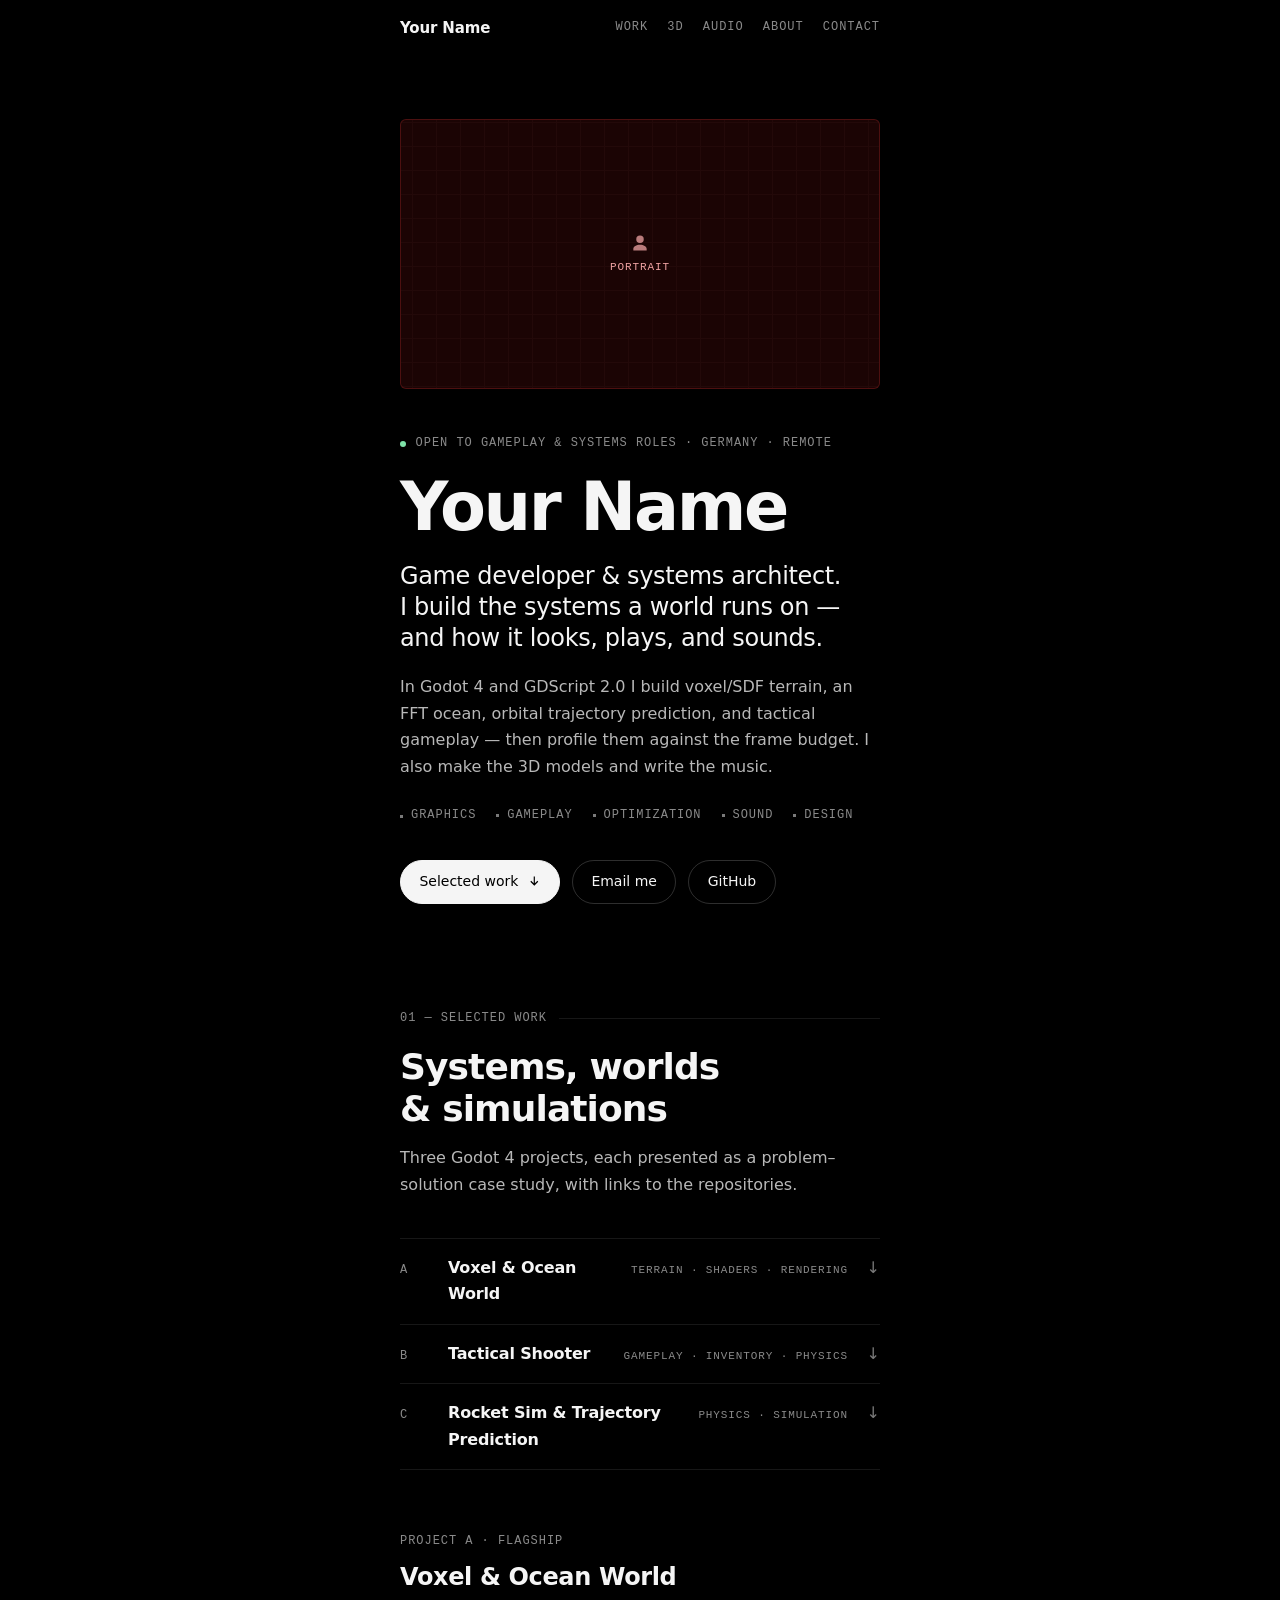
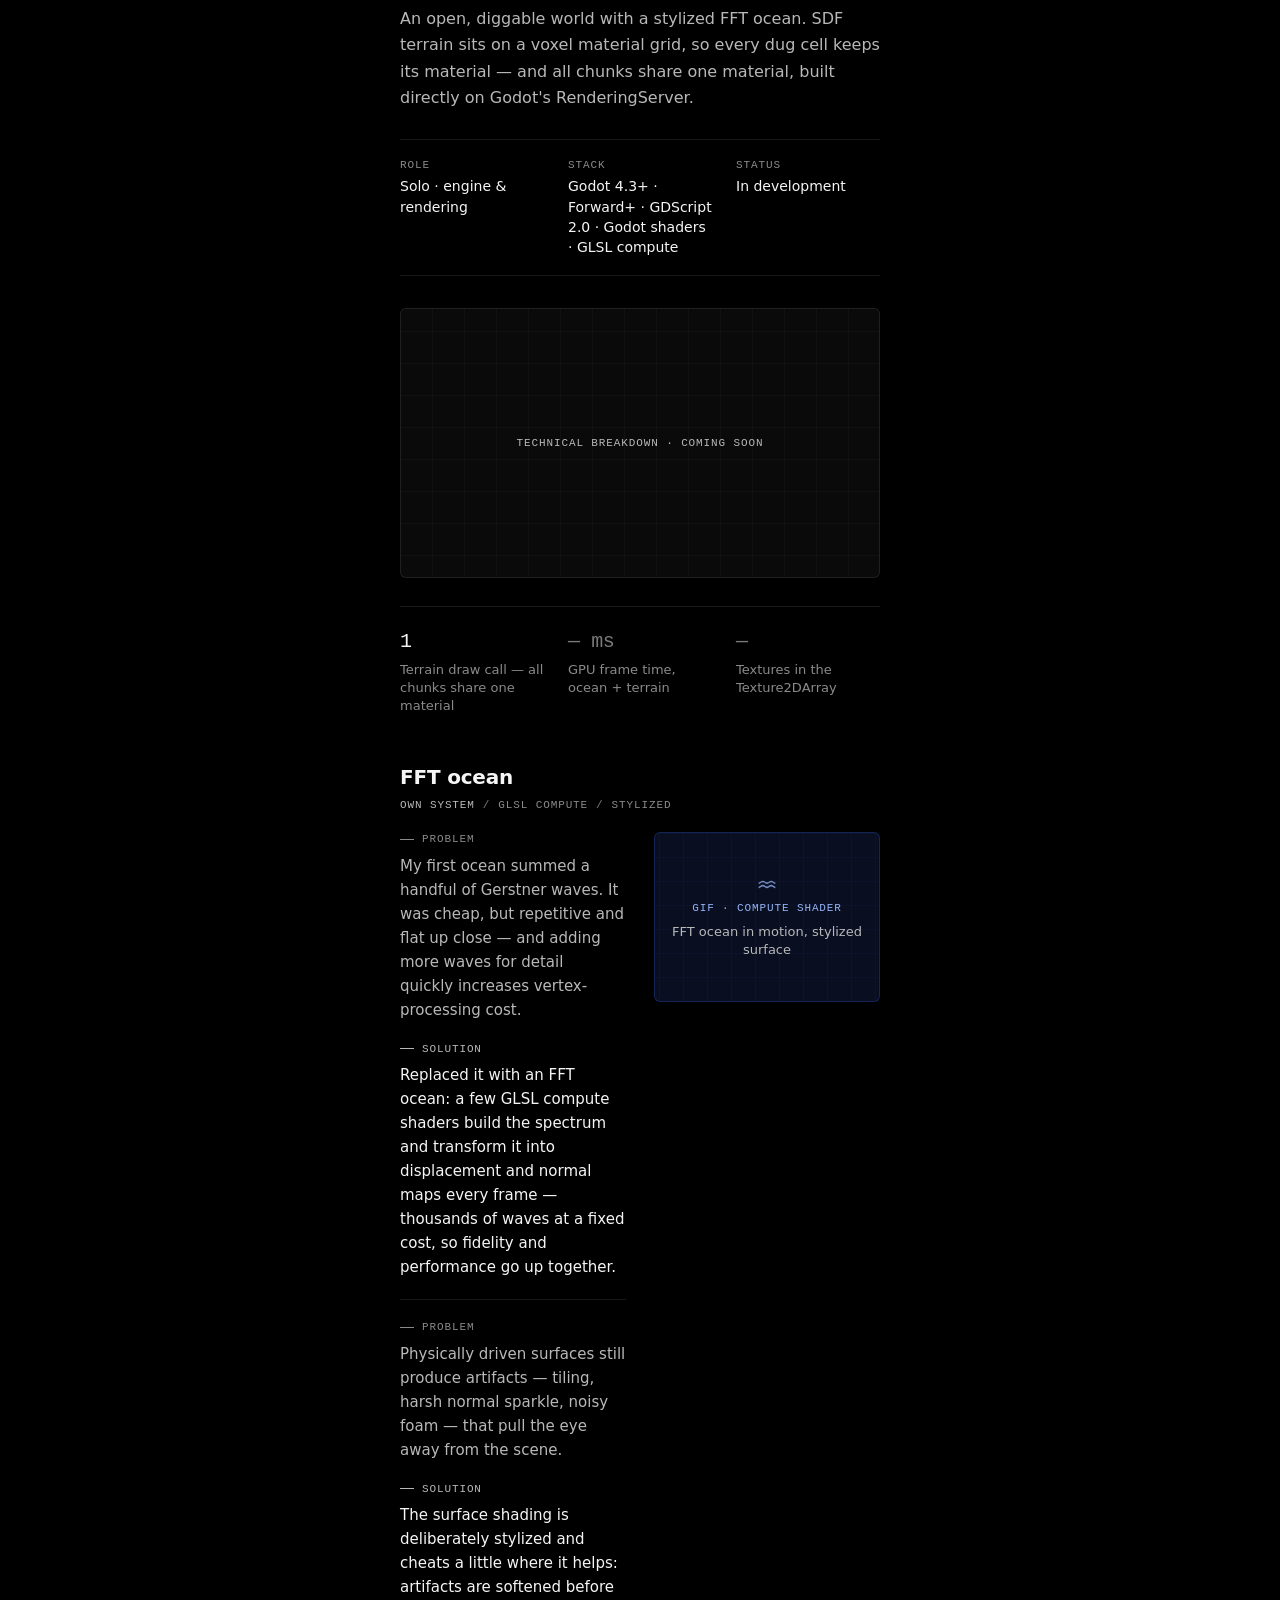
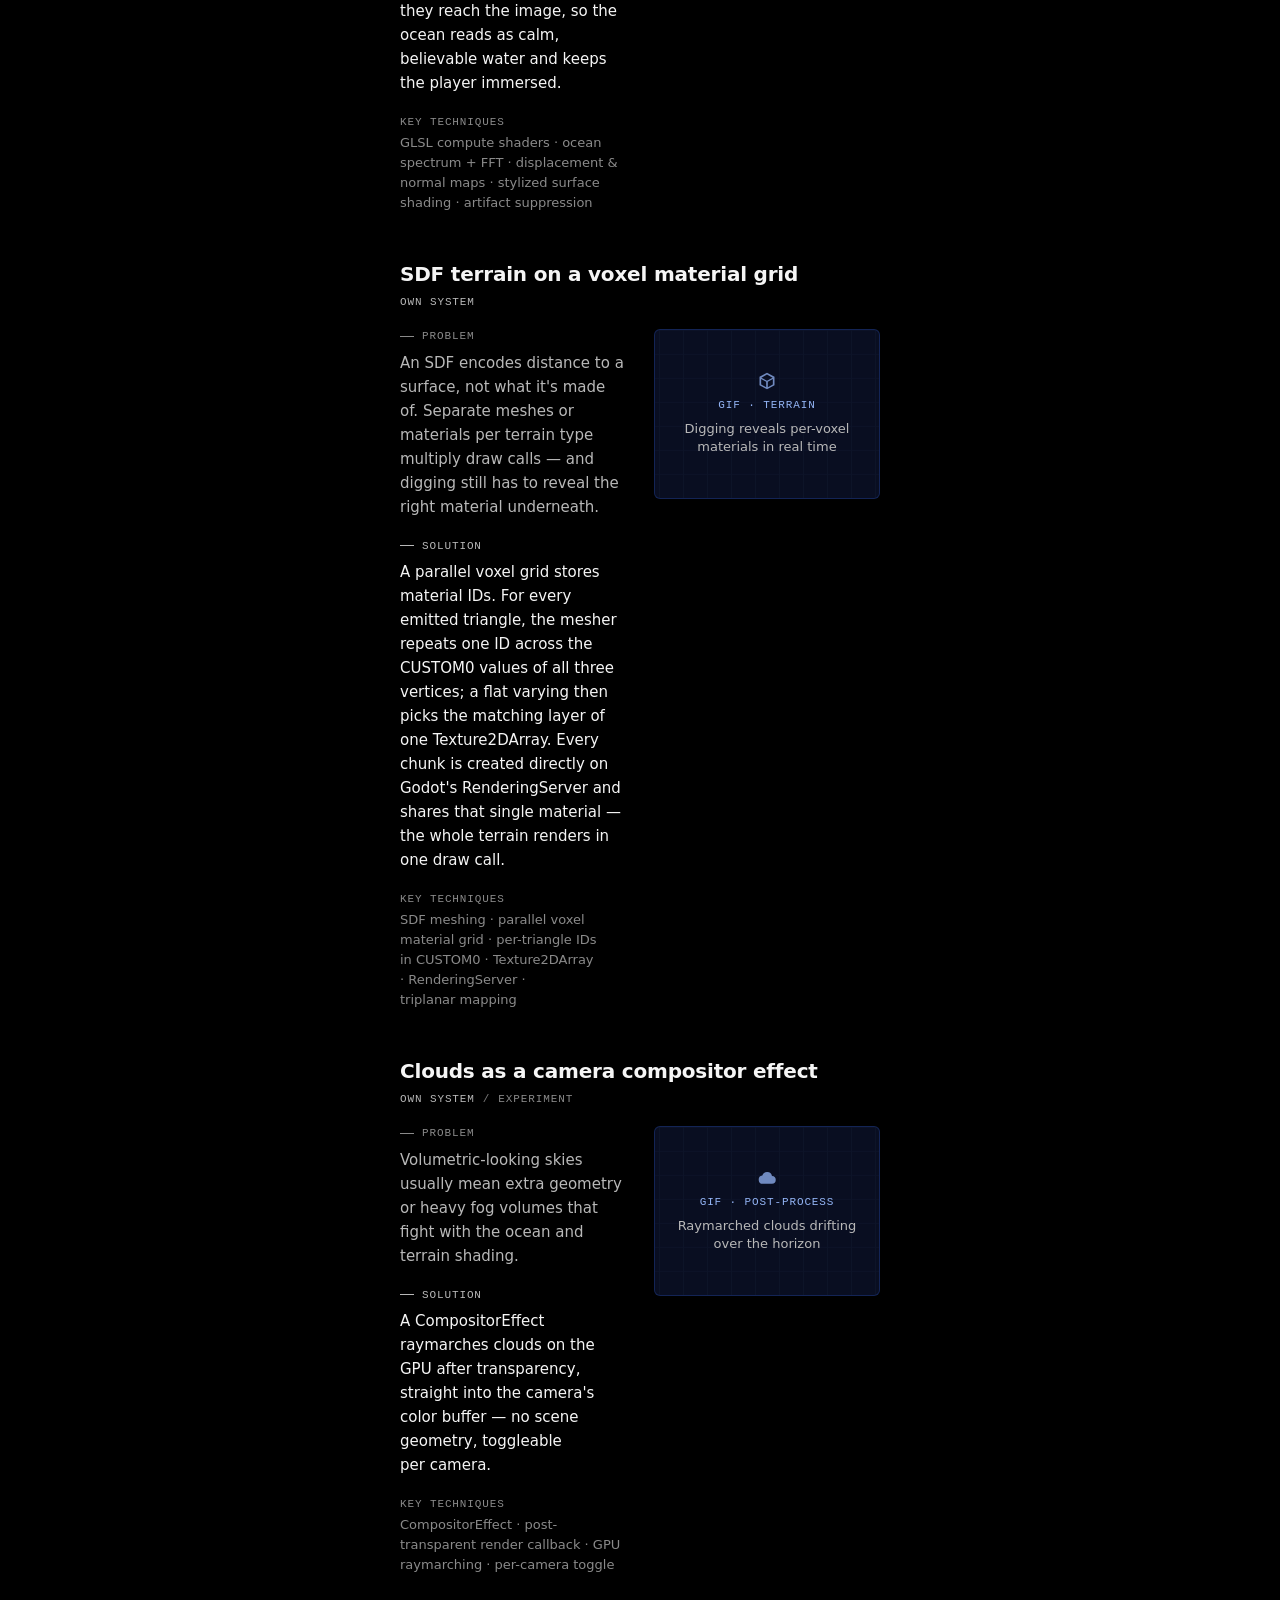
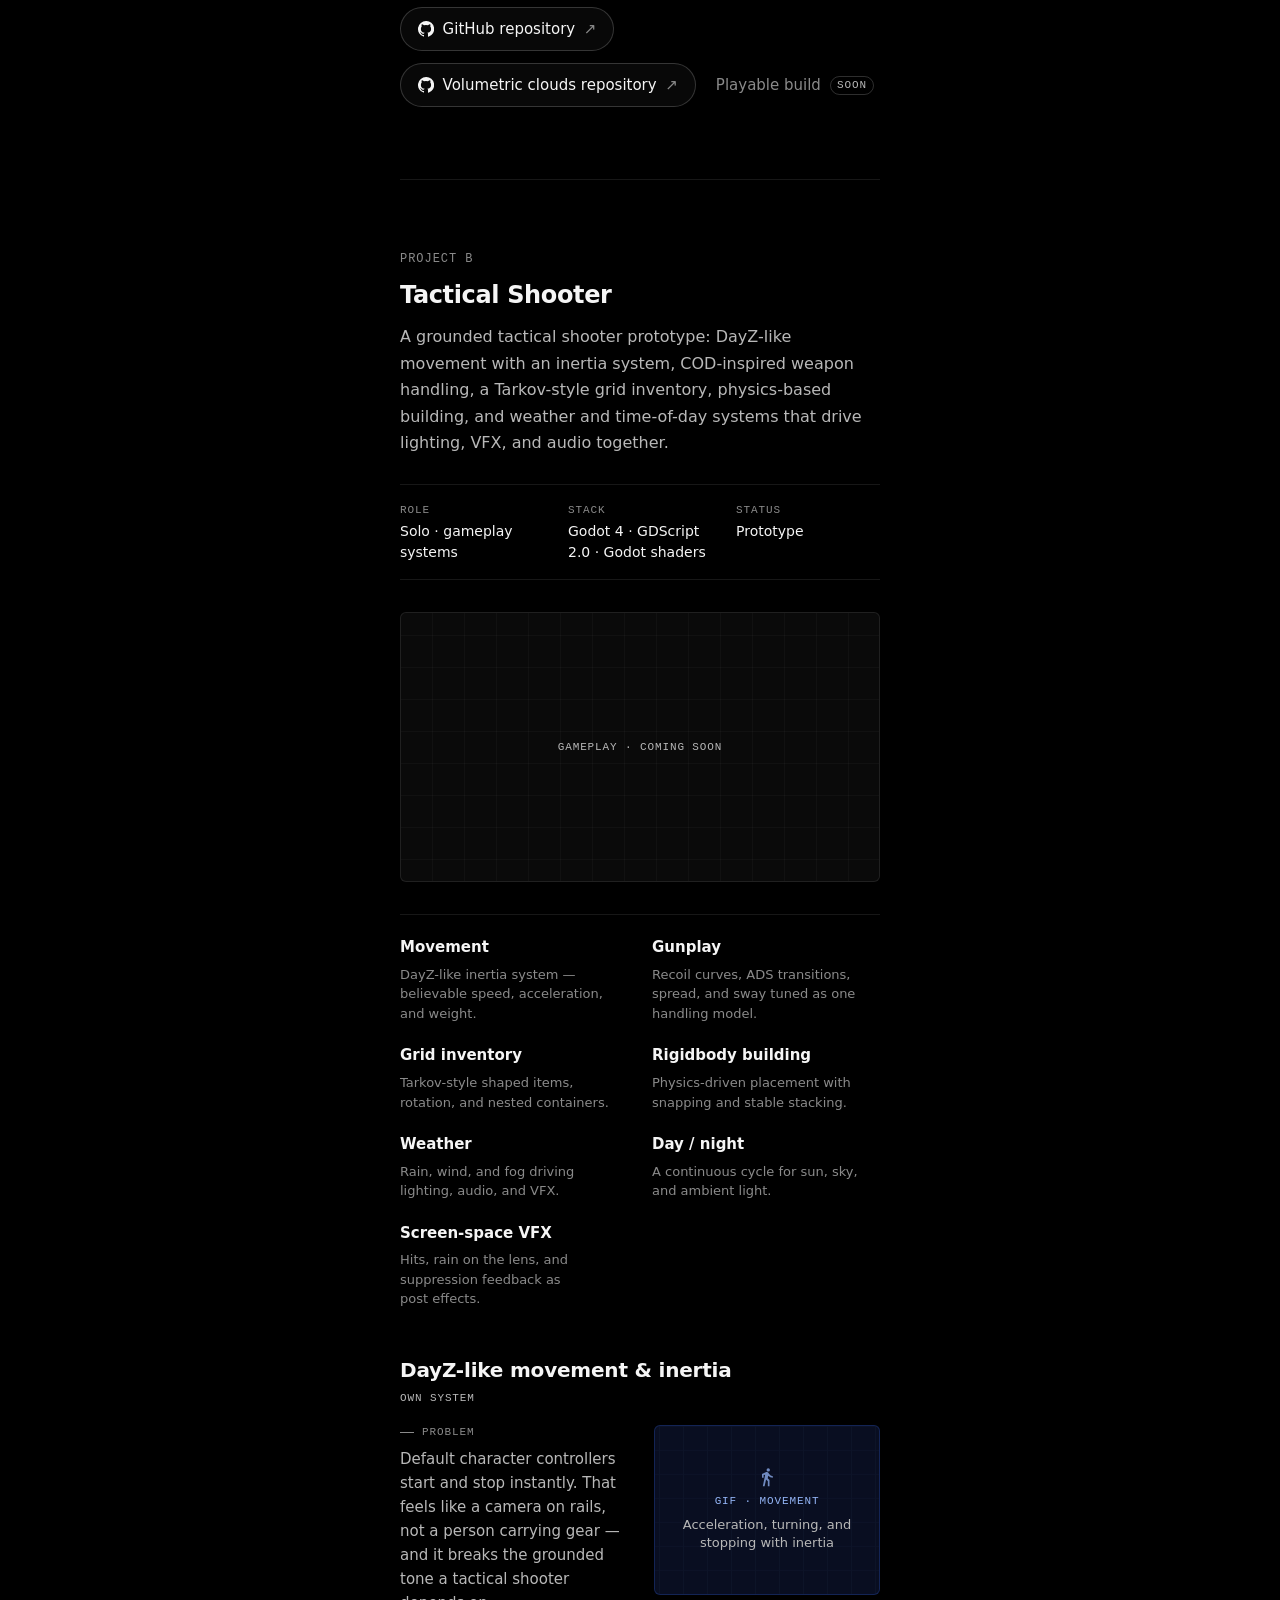
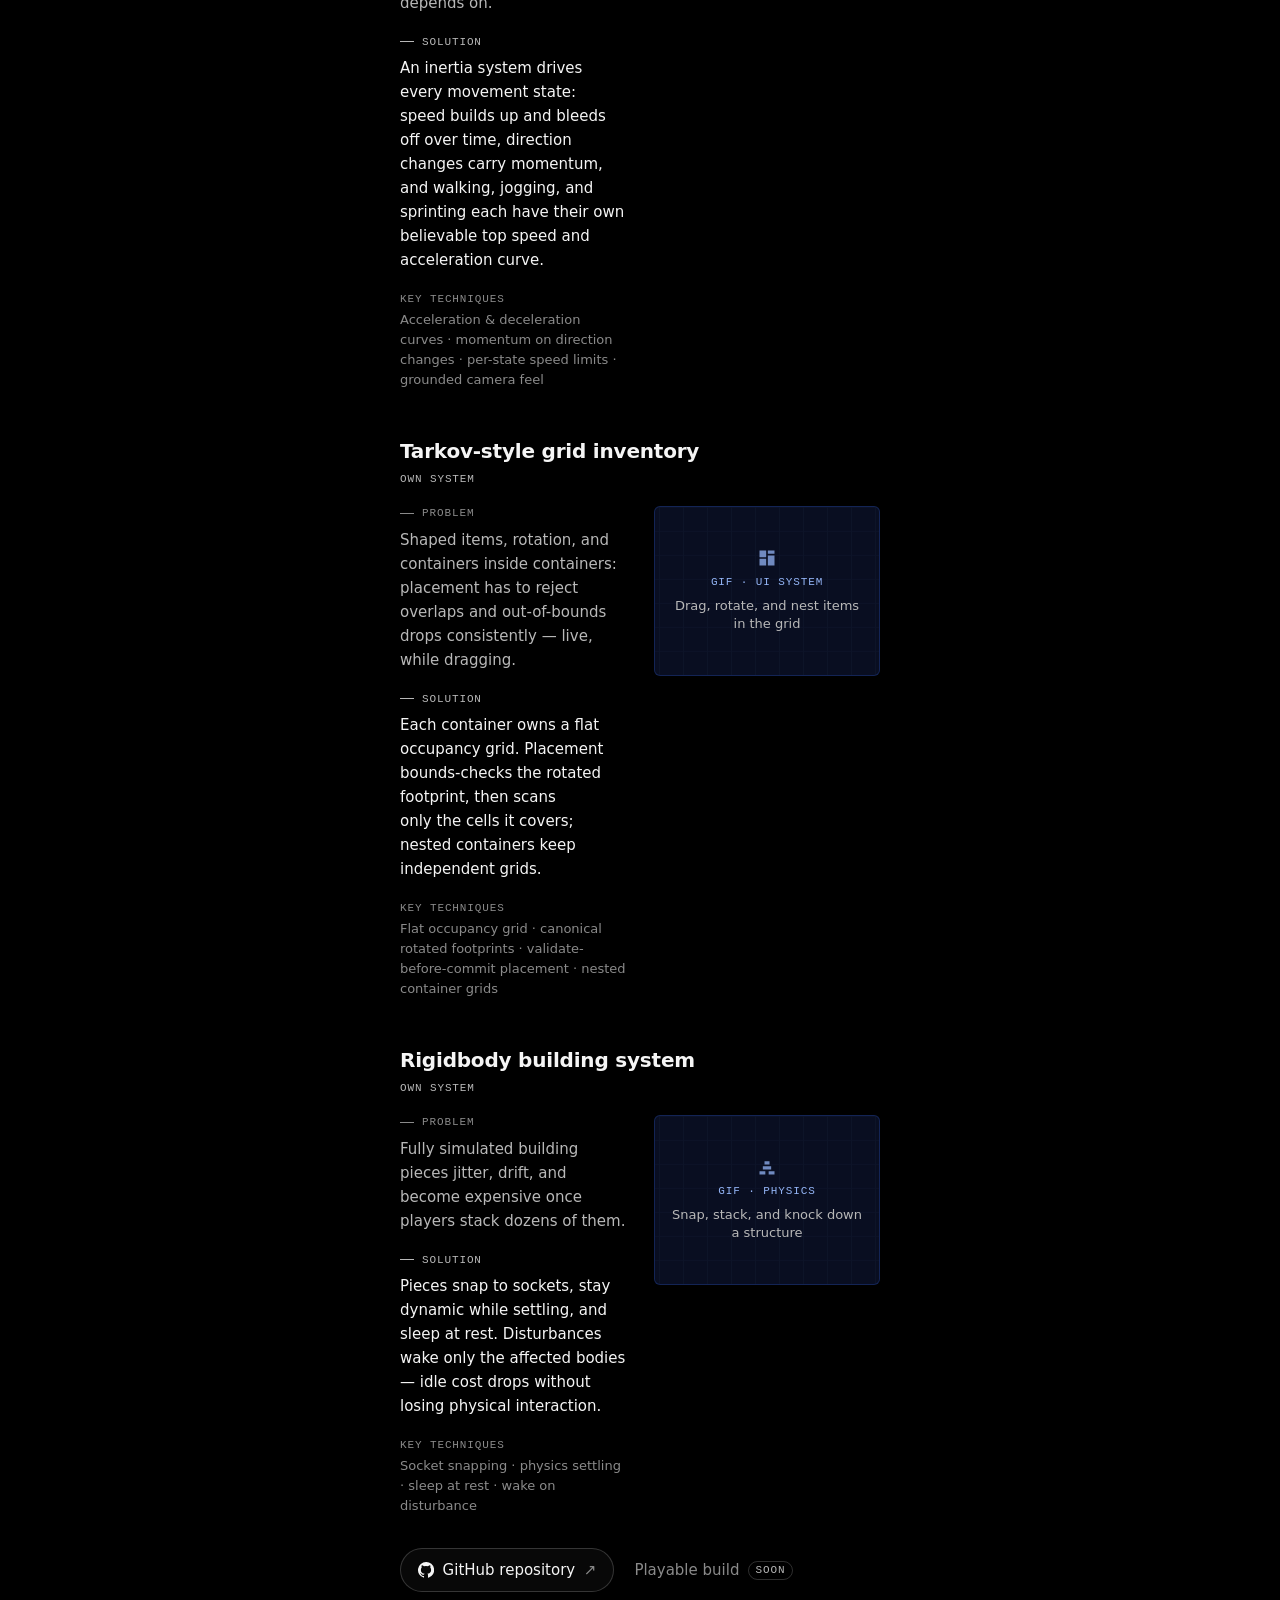
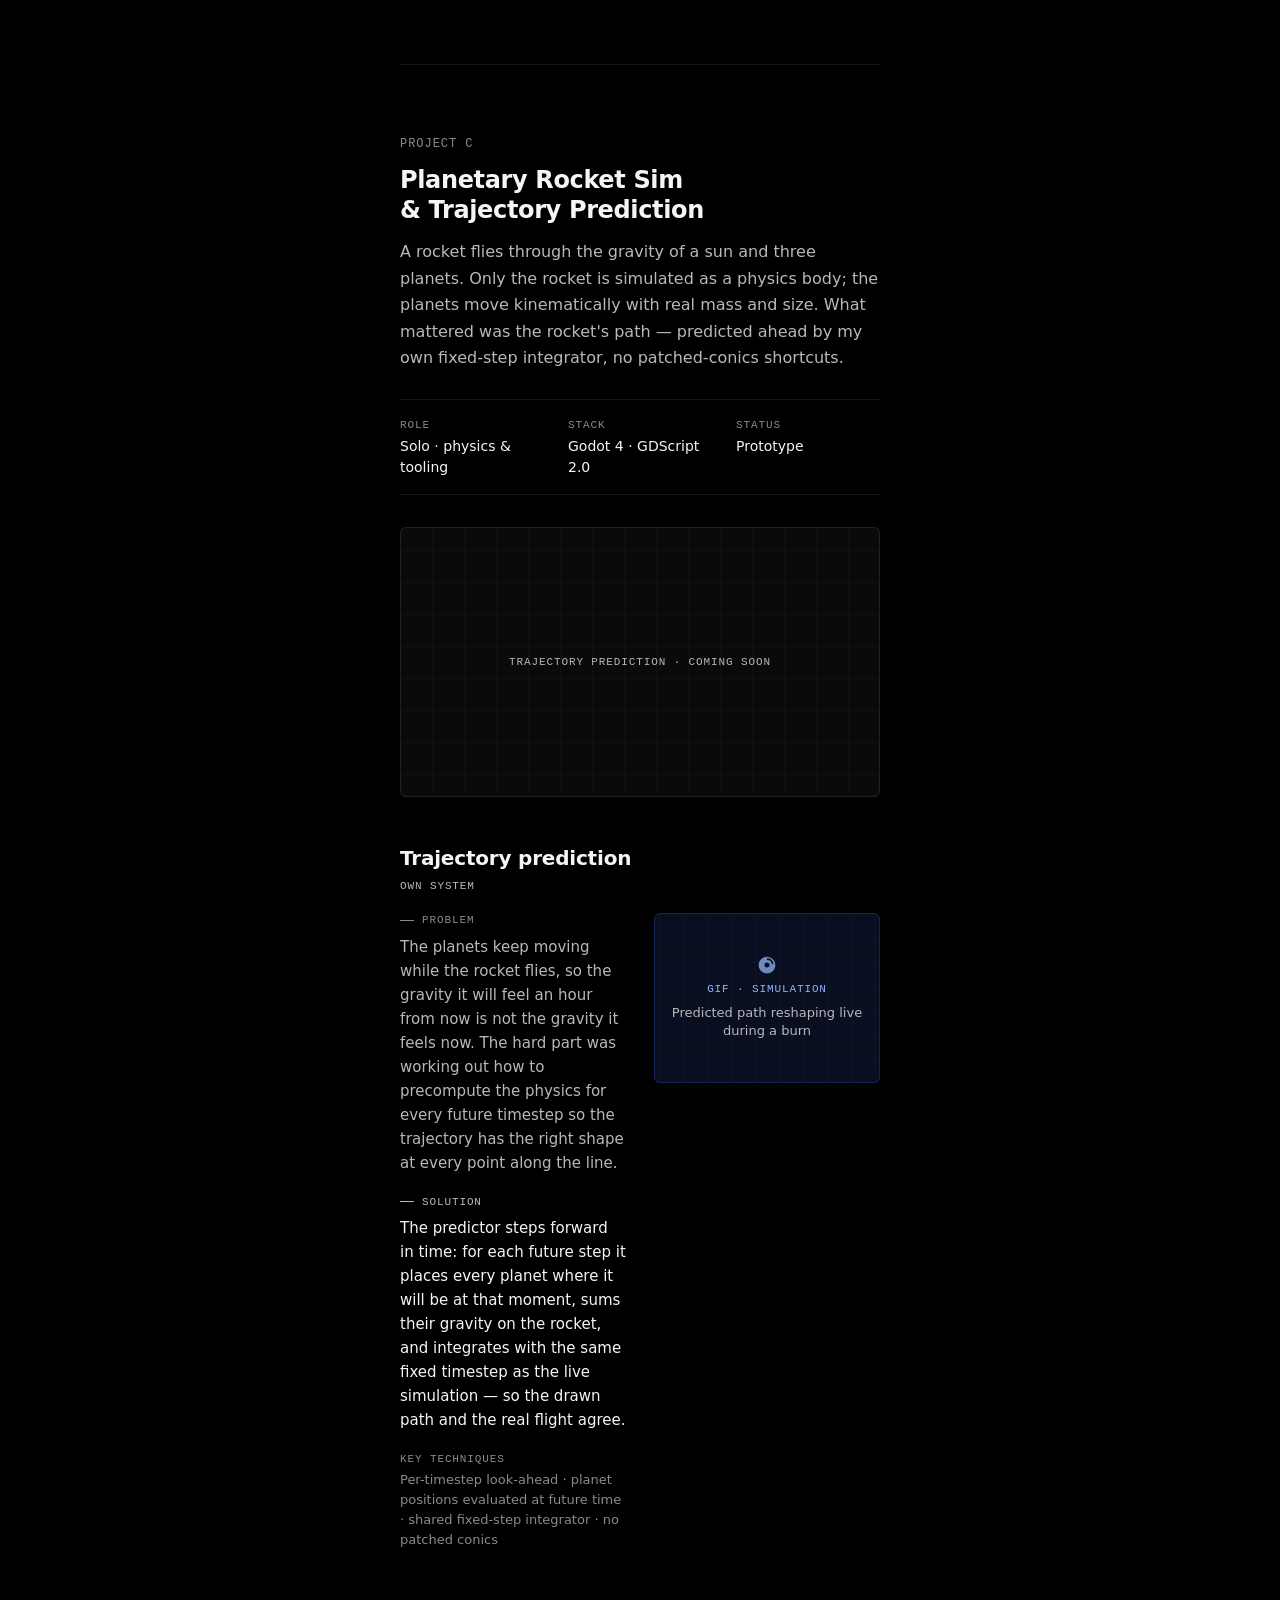
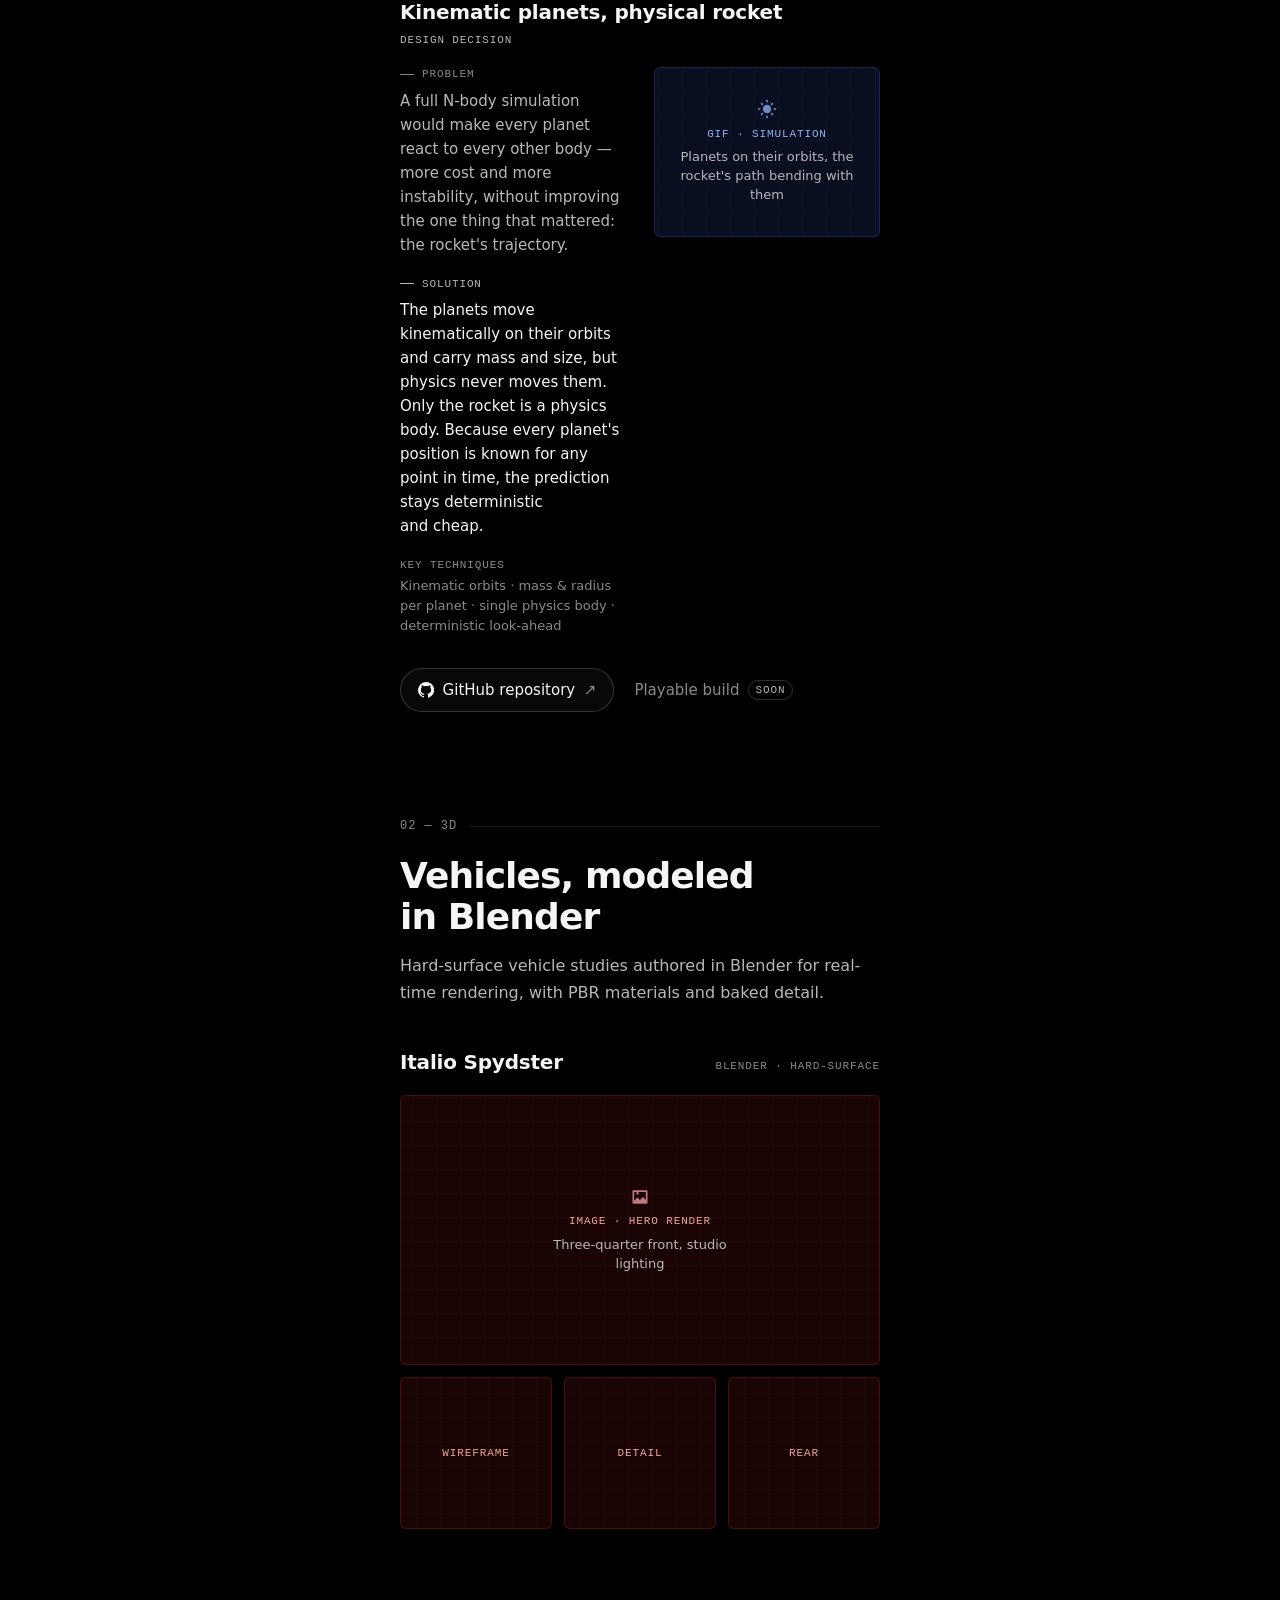
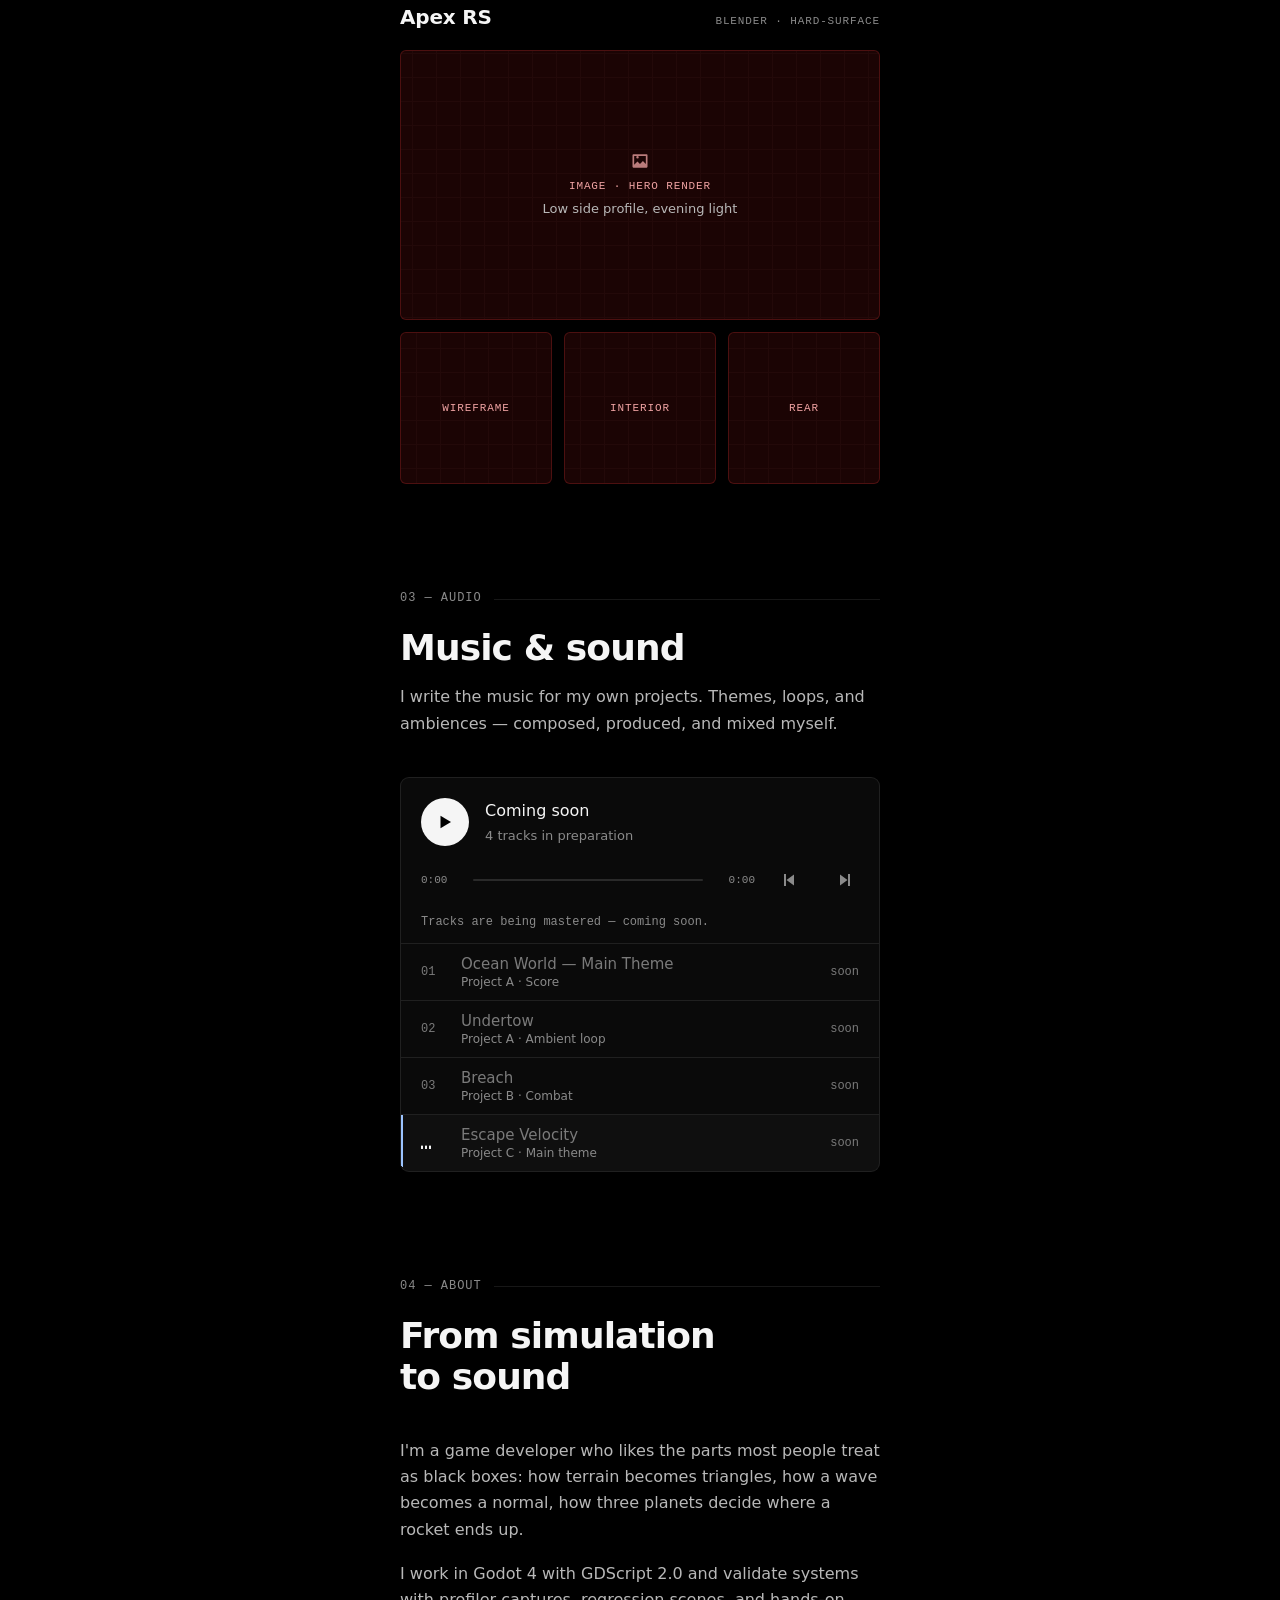
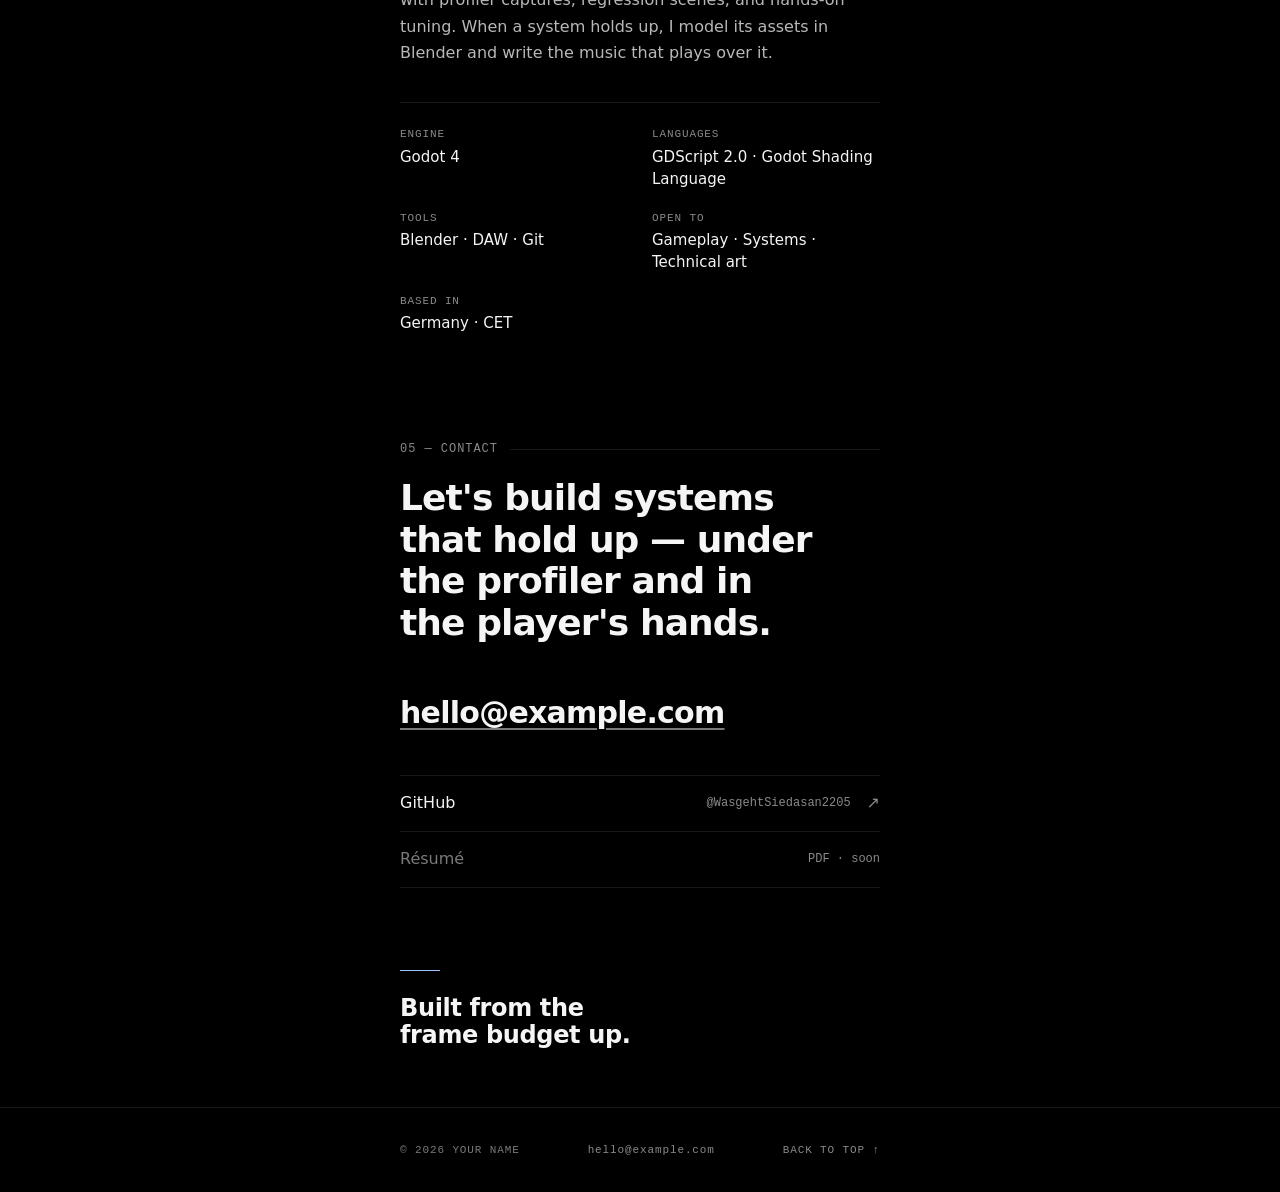
==== commit 30421492: "Final review fixes: copy polish, P/S pair separator, dead CSS removed, README hosting note Co-author" ====
--- a/index.html
+++ b/index.html
@@ -20,9 +20,9 @@
   <meta property="og:image:alt" content="Your Name — Game Developer & Systems Architect"> -->
   <meta name="twitter:card" content="summary">
   <link rel="icon" href="assets/icons/favicon.svg" type="image/svg+xml">
-  <link rel="stylesheet" href="assets/css/styles.css?v=8">
+  <link rel="stylesheet" href="assets/css/styles.css?v=9">
   <script>document.documentElement.classList.add("js");</script>
-  <script src="assets/js/main.js?v=8" defer></script>
+  <script src="assets/js/main.js?v=9" defer></script>
   <script type="application/ld+json">
   {
     "@context": "https://schema.org",
@@ -56,7 +56,7 @@
 
     <!-- ===================================================== 1. HERO -->
     <section class="hero wrap" aria-labelledby="hero-name">
-      <div class="hero__grid">
+      <div>
         <div class="hero__layout">
           <!-- Replace the panel with:
                <img src="assets/img/portrait.jpg" width="1280" height="720" alt="Portrait of Your Name" fetchpriority="high" decoding="async">  (16:9, e.g. 1280×720) -->
@@ -100,7 +100,7 @@
       <header class="section-head reveal">
         <p class="label">01 — Selected work</p>
         <h2 class="section-title" id="work-title">Systems, worlds &amp; simulations</h2>
-        <p class="section-intro">Three Godot&nbsp;4 projects, each told as problem → solution — with a link to the repository.</p>
+        <p class="section-intro">Three Godot&nbsp;4 projects, each presented as a problem–solution case study, with links to the repositories.</p>
       </header>
 
       <nav class="work-index reveal" aria-label="Project overview">
@@ -147,7 +147,7 @@
             </div>
             <div class="case__body">
               <div class="ps">
-                <div class="ps__item"><span class="ps__label">Problem</span><p>My first ocean summed a handful of Gerstner waves. It was cheap, but repetitive and flat up close — and adding more waves for detail costs vertex work fast.</p></div>
+                <div class="ps__item"><span class="ps__label">Problem</span><p>My first ocean summed a handful of Gerstner waves. It was cheap, but repetitive and flat up close — and adding more waves for detail quickly increases vertex-processing cost.</p></div>
                 <div class="ps__item ps__item--solution"><span class="ps__label">Solution</span><p>Replaced it with an FFT ocean: a few GLSL compute shaders build the spectrum and transform it into displacement and normal maps every frame — thousands of waves at a fixed cost, so fidelity and performance go up together.</p></div>
                 <div class="ps__item"><span class="ps__label">Problem</span><p>Physically driven surfaces still produce artifacts — tiling, harsh normal sparkle, noisy foam — that pull the eye away from the scene.</p></div>
                 <div class="ps__item ps__item--solution"><span class="ps__label">Solution</span><p>The surface shading is deliberately stylized and cheats a little where it helps: artifacts are softened before they reach the image, so the ocean reads as calm, believable water and keeps the player immersed.</p></div>
@@ -285,7 +285,7 @@
                 <div class="panel__inner">
                   <svg class="panel__icon" viewBox="0 0 24 24" aria-hidden="true"><path fill="currentColor" d="M3 3h8v8H3V3Zm10 0h8v4h-8V3Zm0 6h8v12h-8V9ZM3 13h8v8H3v-8Z"/></svg>
                   <span class="panel__kind">GIF · UI system</span>
-                  <span class="panel__desc">Drag, rotate and nest items in the grid</span>
+                  <span class="panel__desc">Drag, rotate, and nest items in the grid</span>
                 </div>
               </figure>
             </div>
@@ -298,7 +298,7 @@
             </div>
             <div class="case__body">
               <div class="ps">
-                <div class="ps__item"><span class="ps__label">Problem</span><p>Fully simulated building pieces jitter, drift and get expensive once players stack dozens of them.</p></div>
+                <div class="ps__item"><span class="ps__label">Problem</span><p>Fully simulated building pieces jitter, drift, and become expensive once players stack dozens of them.</p></div>
                 <div class="ps__item ps__item--solution"><span class="ps__label">Solution</span><p>Pieces snap to sockets, stay dynamic while settling, and sleep at rest. Disturbances wake only the affected bodies — idle cost drops without losing physical interaction.</p></div>
                 <p class="ps__keys"><span>Key techniques</span> Socket snapping · physics settling · sleep at rest · wake on disturbance</p>
               </div>
@@ -306,7 +306,7 @@
                 <div class="panel__inner">
                   <svg class="panel__icon" viewBox="0 0 24 24" aria-hidden="true"><path fill="currentColor" d="M3 17h7v4H3v-4Zm11 0h7v4h-7v-4ZM7 11h10v4H7v-4Zm2-6h6v4H9V5Z"/></svg>
                   <span class="panel__kind">GIF · Physics</span>
-                  <span class="panel__desc">Snap, stack and knock down a structure</span>
+                  <span class="panel__desc">Snap, stack, and knock down a structure</span>
                 </div>
               </figure>
             </div>
@@ -408,7 +408,7 @@
         <article class="vehicle reveal" aria-labelledby="v1-title">
           <div class="vehicle__head">
             <h3 class="vehicle__title" id="v1-title">Italio Spydster</h3>
-            <p class="vehicle__sub">Blender · hard surface</p>
+            <p class="vehicle__sub">Blender · hard-surface</p>
           </div>
           <div class="gallery">
             <figure class="panel panel--img" role="img" aria-label="Image placeholder: Italio Spydster hero render">
@@ -429,7 +429,7 @@
         <article class="vehicle reveal" aria-labelledby="v2-title">
           <div class="vehicle__head">
             <h3 class="vehicle__title" id="v2-title">Apex RS</h3>
-            <p class="vehicle__sub">Blender · hard surface</p>
+            <p class="vehicle__sub">Blender · hard-surface</p>
           </div>
           <div class="gallery">
             <figure class="panel panel--img" role="img" aria-label="Image placeholder: Apex RS hero render">
--- a/assets/css/styles.css
+++ b/assets/css/styles.css
@@ -461,7 +461,6 @@
 }
 .tag + .tag::before { content: "/"; margin-right: 0.5rem; color: var(--fg-4); }
 .tag--own { color: var(--fg-2); }
-.tag--ai { color: var(--gif-ink); }
 
 .case__body { display: grid; gap: 1.25rem; }
 
@@ -479,6 +478,8 @@
 .ps__item--solution .ps__label { color: var(--fg-2); }
 .ps__item p { margin-top: 0.45rem; font-size: var(--text-md); line-height: 1.6; }
 .ps__item--solution p { color: var(--fg); }
+/* A second problem → solution pair inside one case gets a hairline separator. */
+.ps__item--solution + .ps__item:not(.ps__item--solution) { padding-top: 1.25rem; border-top: 1px solid var(--line); }
 .ps__keys { color: var(--fg-3); font-size: var(--text-xs); line-height: 1.55; }
 .ps__keys span { display: block; margin-bottom: 0.2rem; color: var(--fg-3); font: var(--label-sm); letter-spacing: var(--label-track); text-transform: uppercase; }
 
@@ -576,7 +577,6 @@
   isolation: isolate;
 }
 .panel--square { aspect-ratio: 1; }
-.panel--portrait { aspect-ratio: 4 / 5; }
 .panel--gif { background: var(--gif-bg); border-color: var(--gif-border); color: var(--gif-ink); }
 .panel--img { background: var(--img-bg); border-color: var(--img-border); color: var(--img-ink); }
 
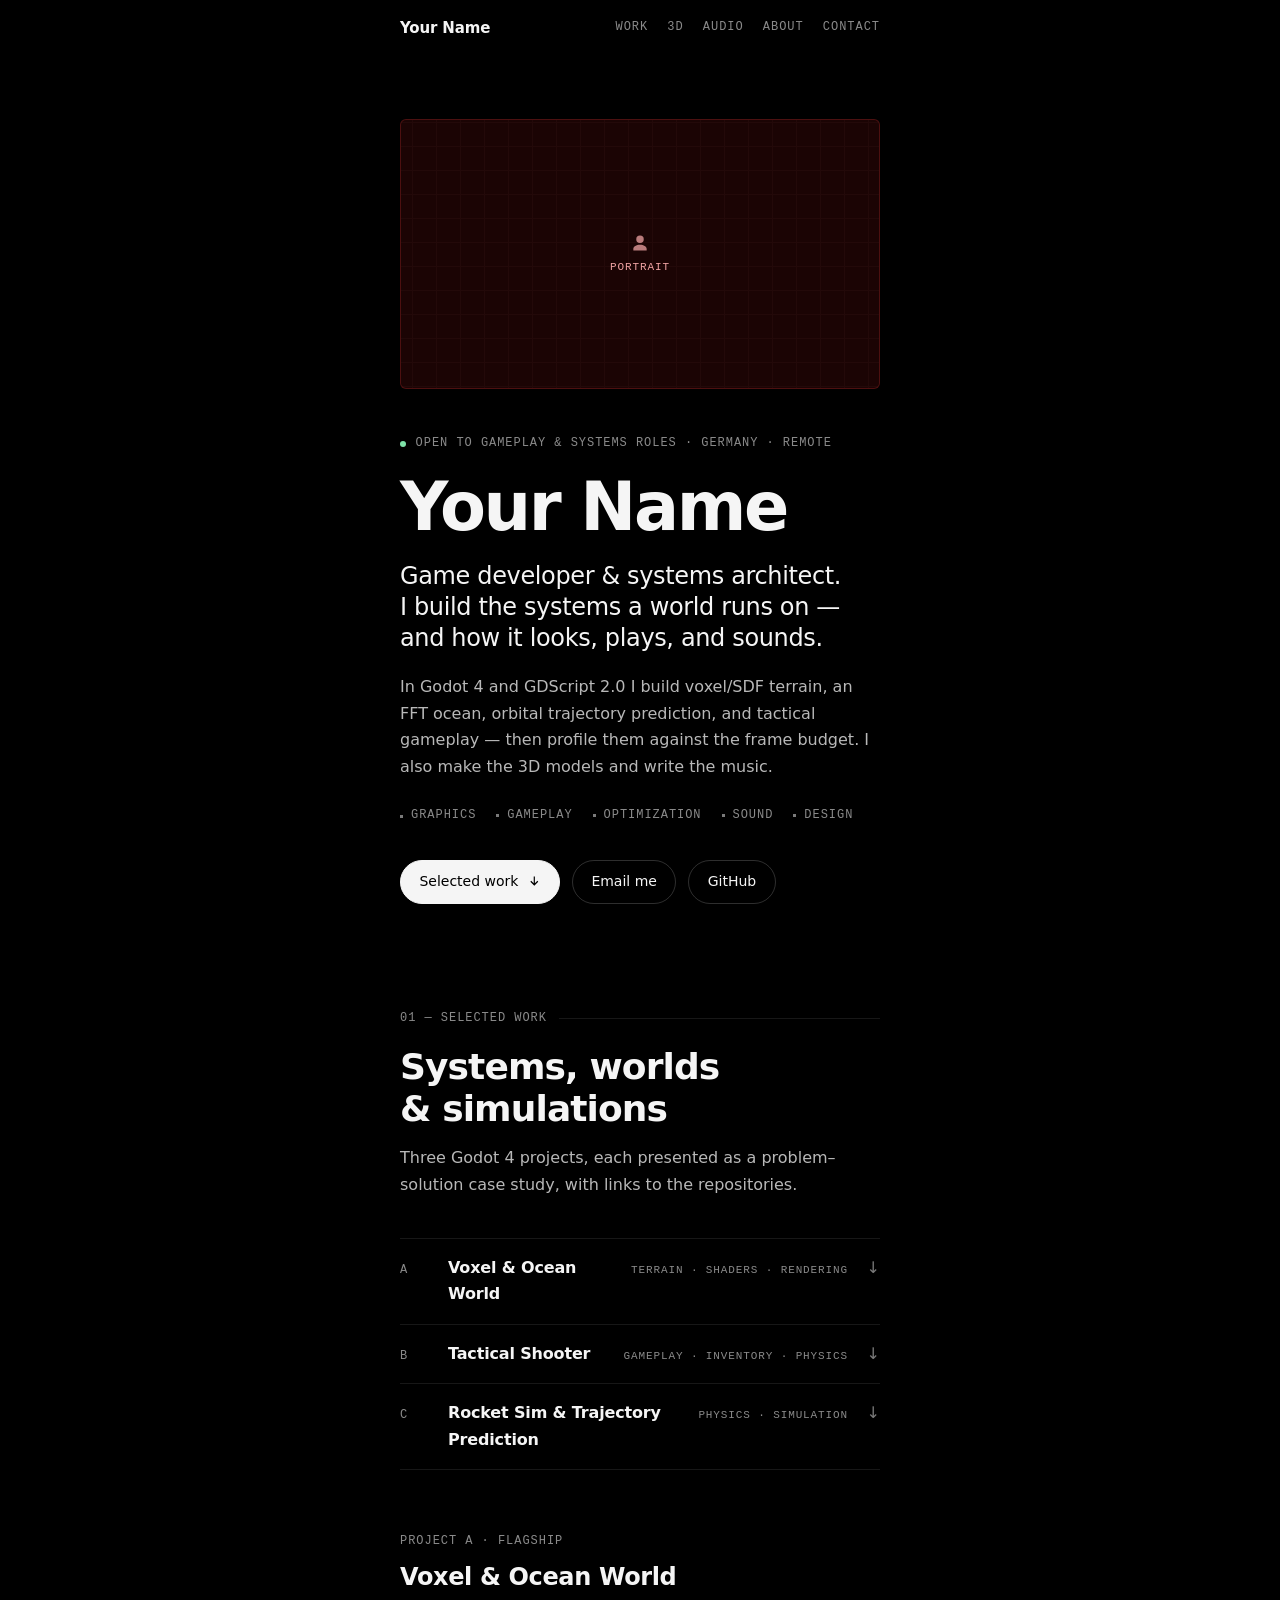
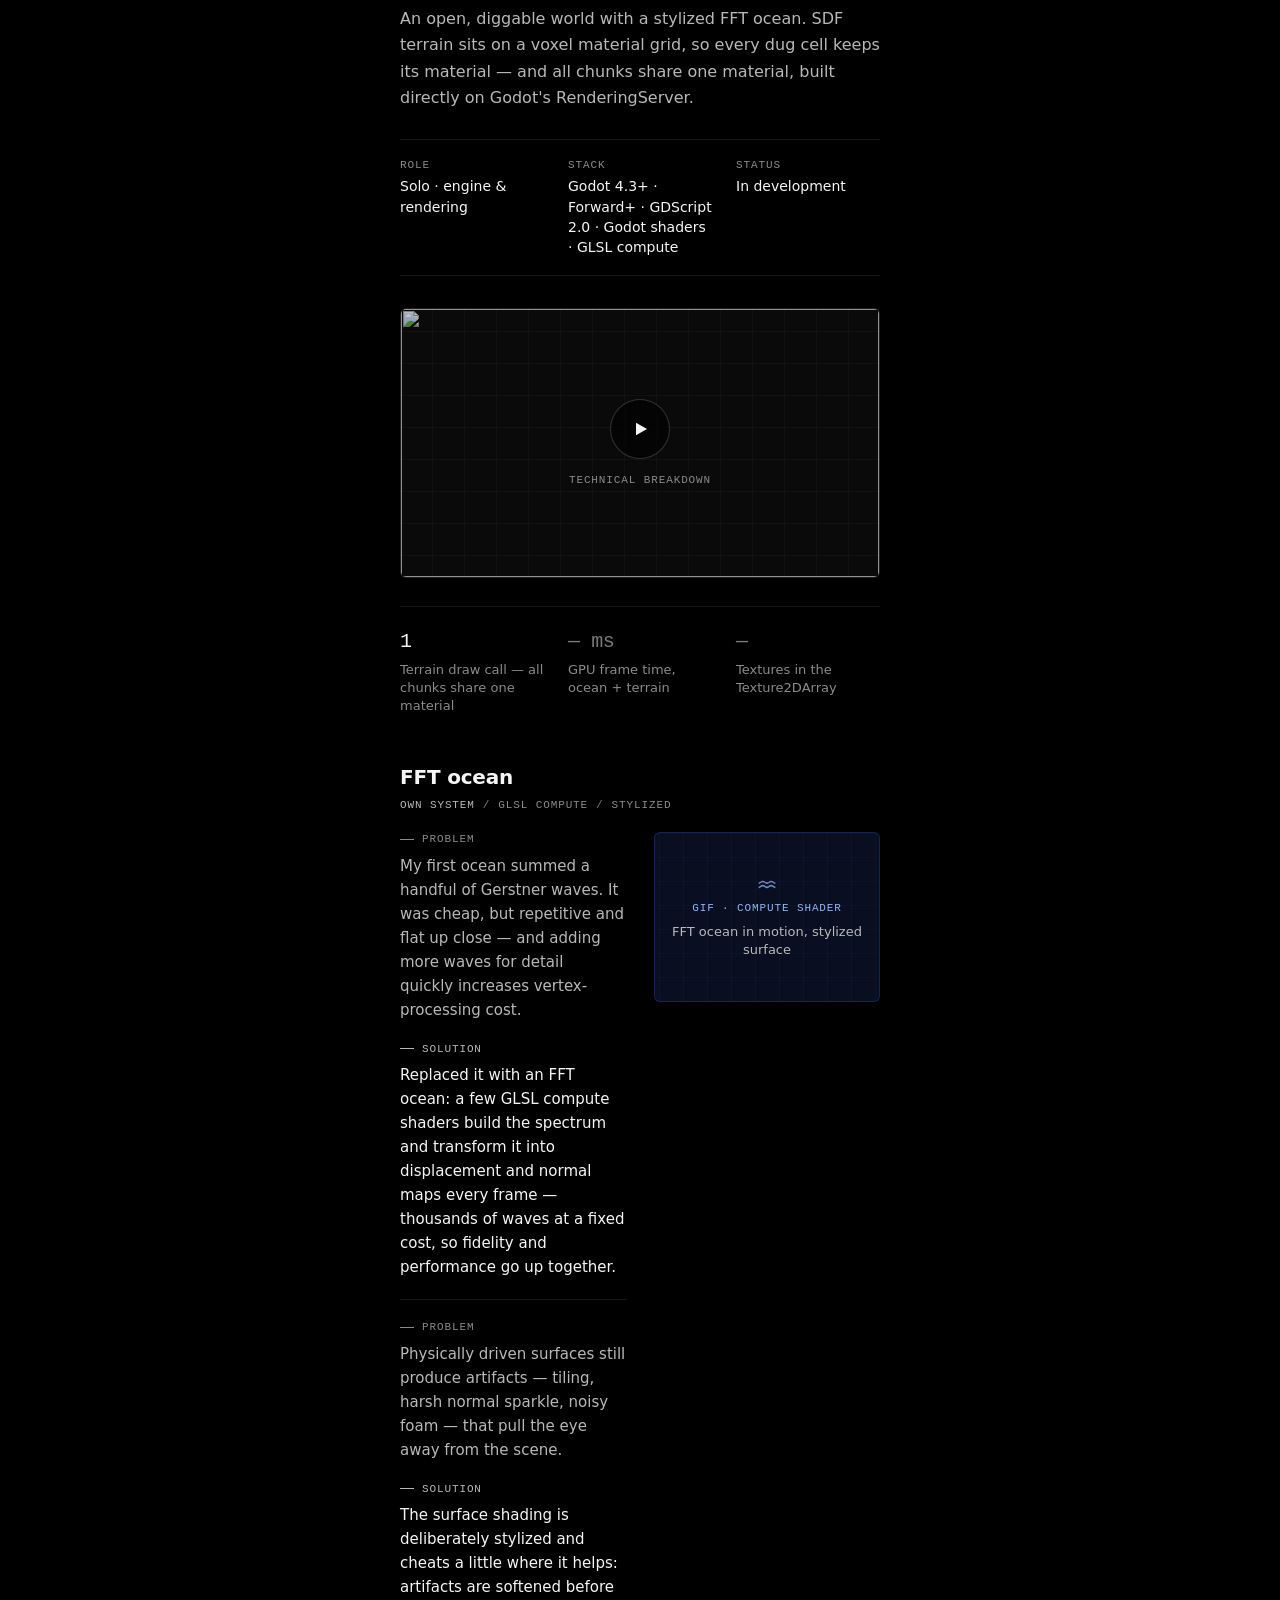
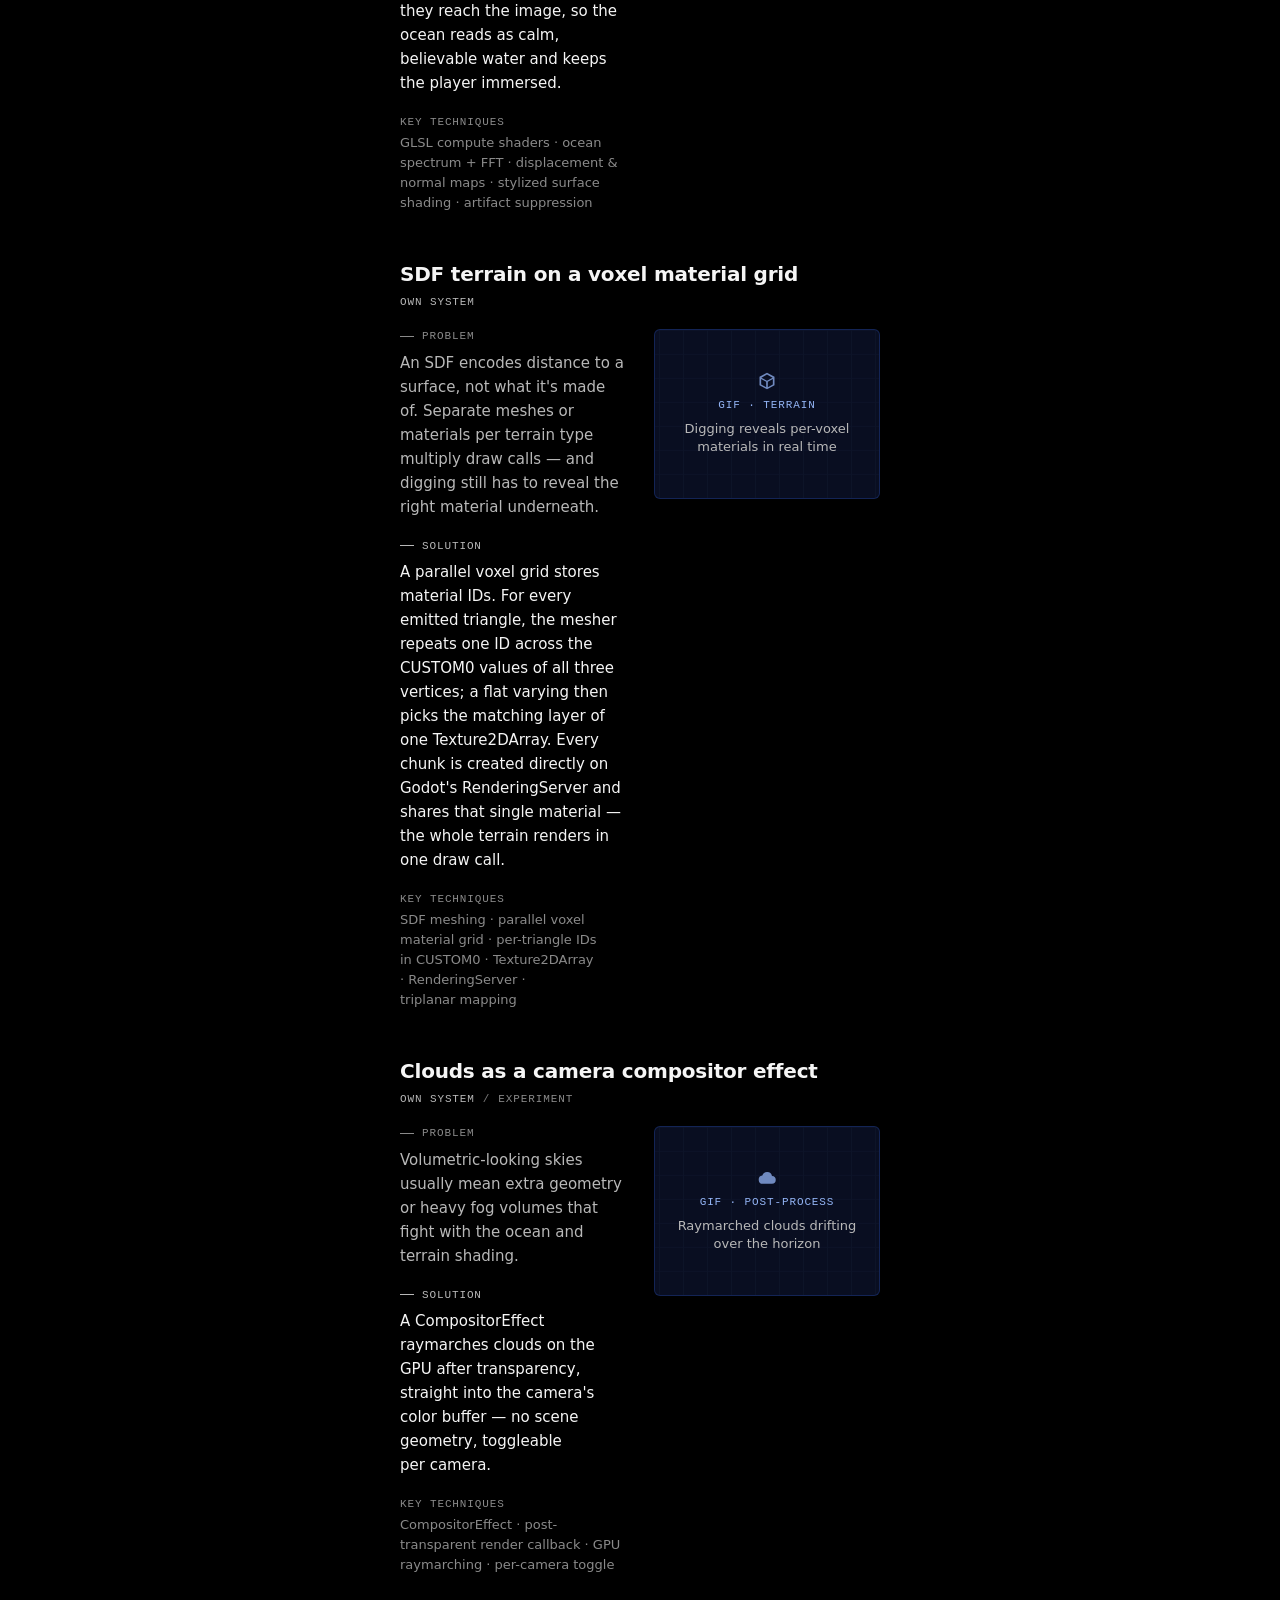
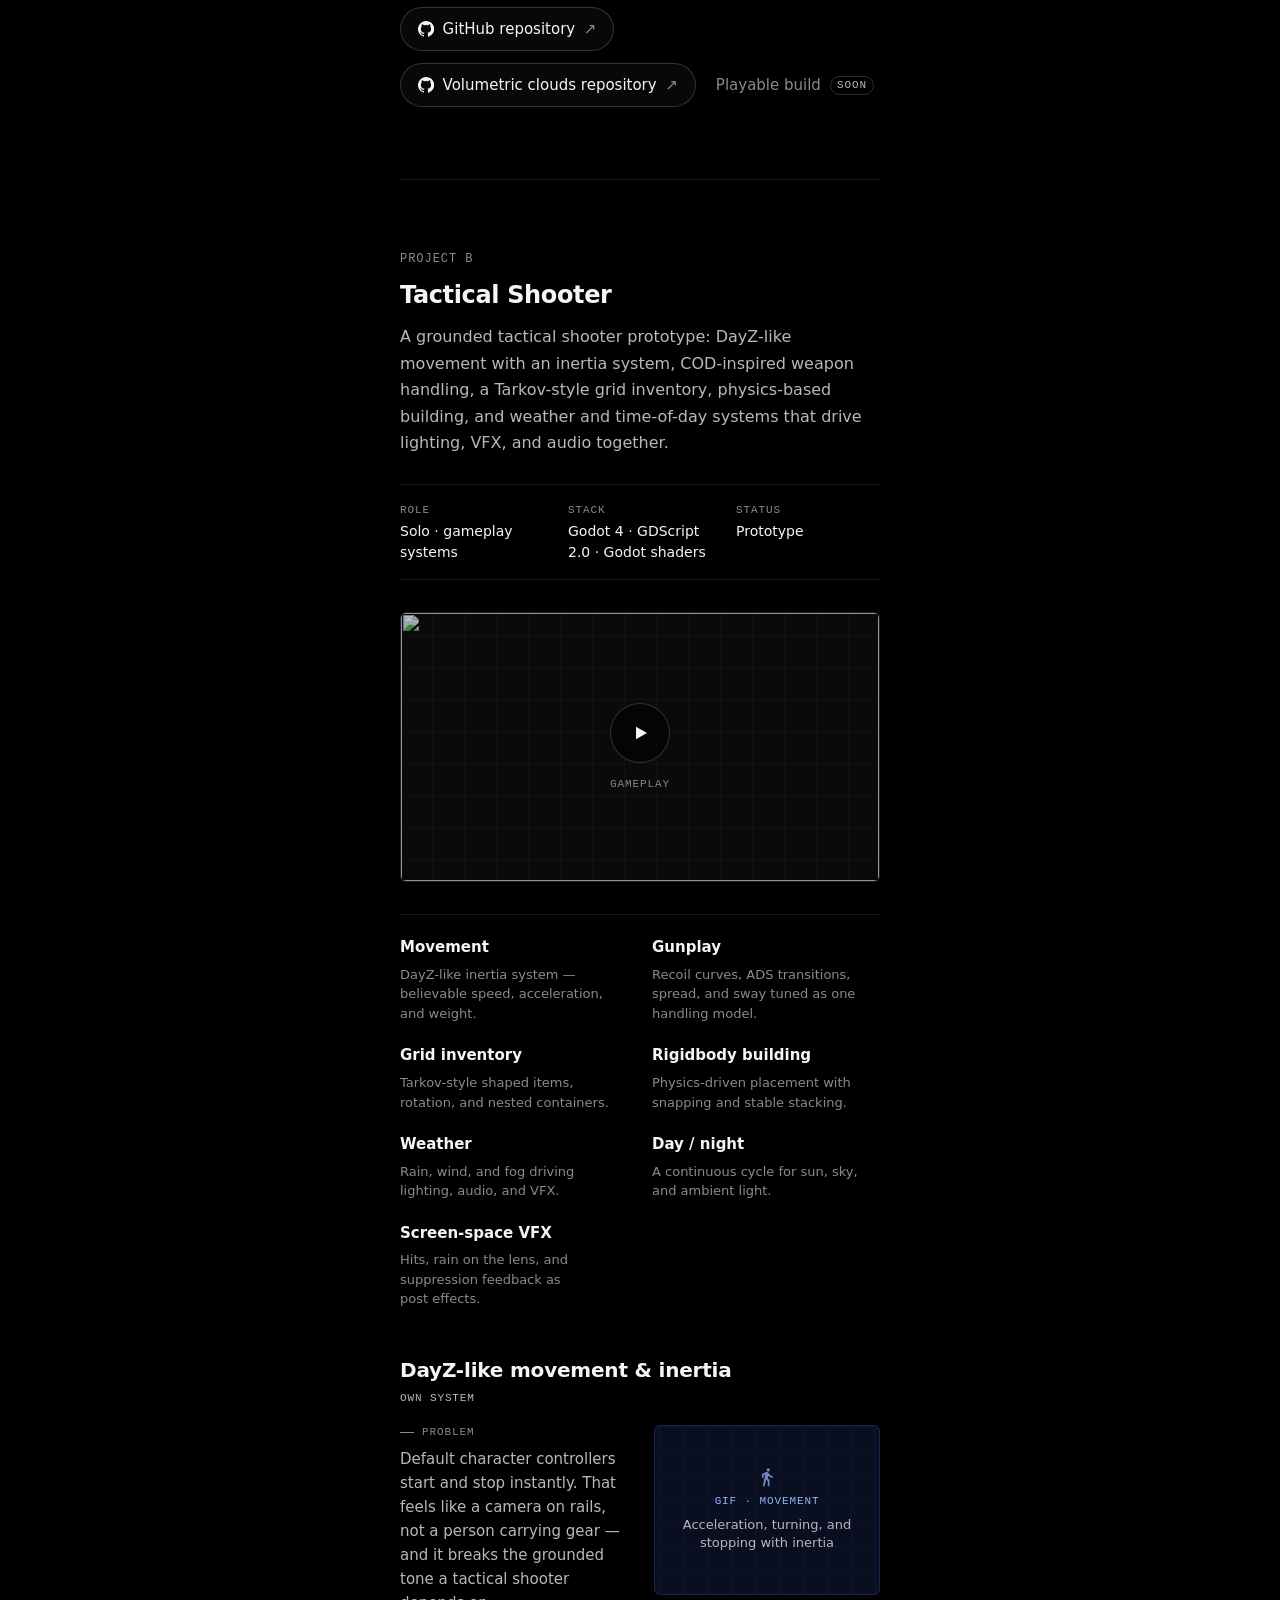
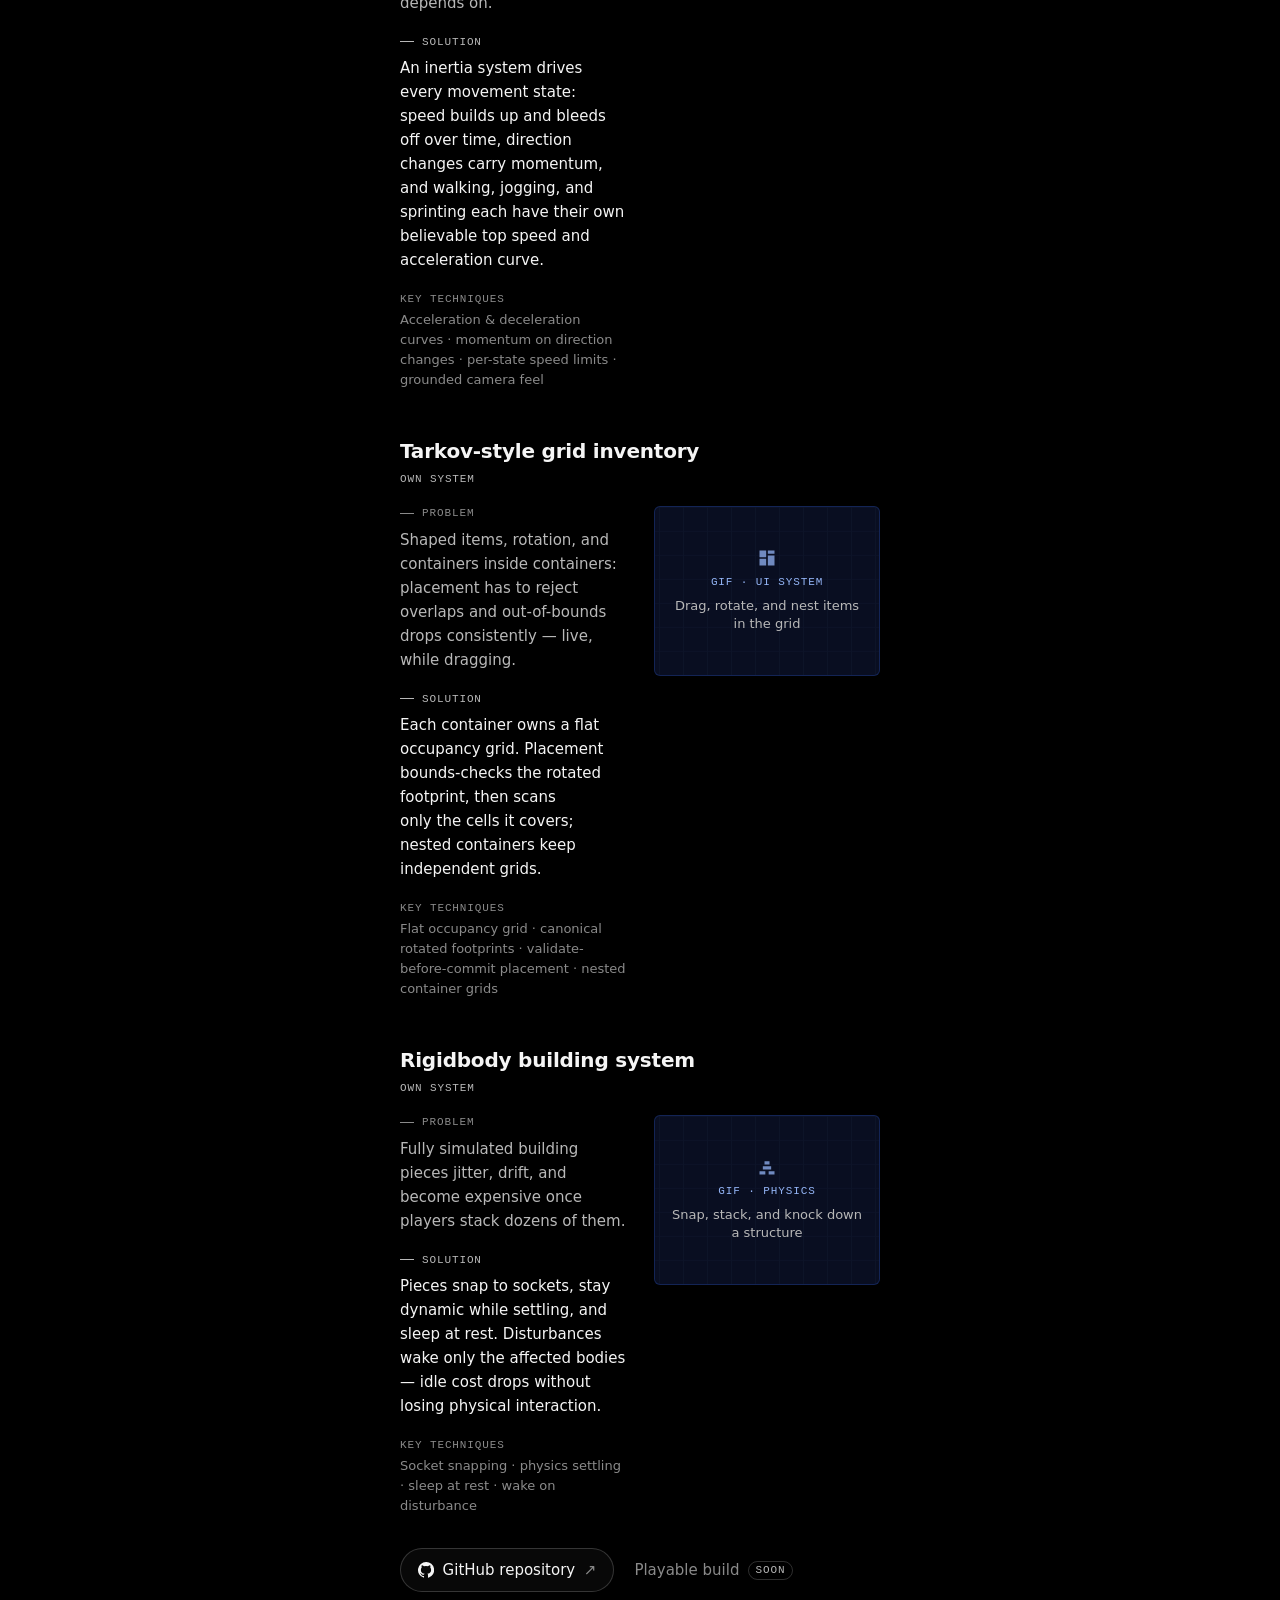
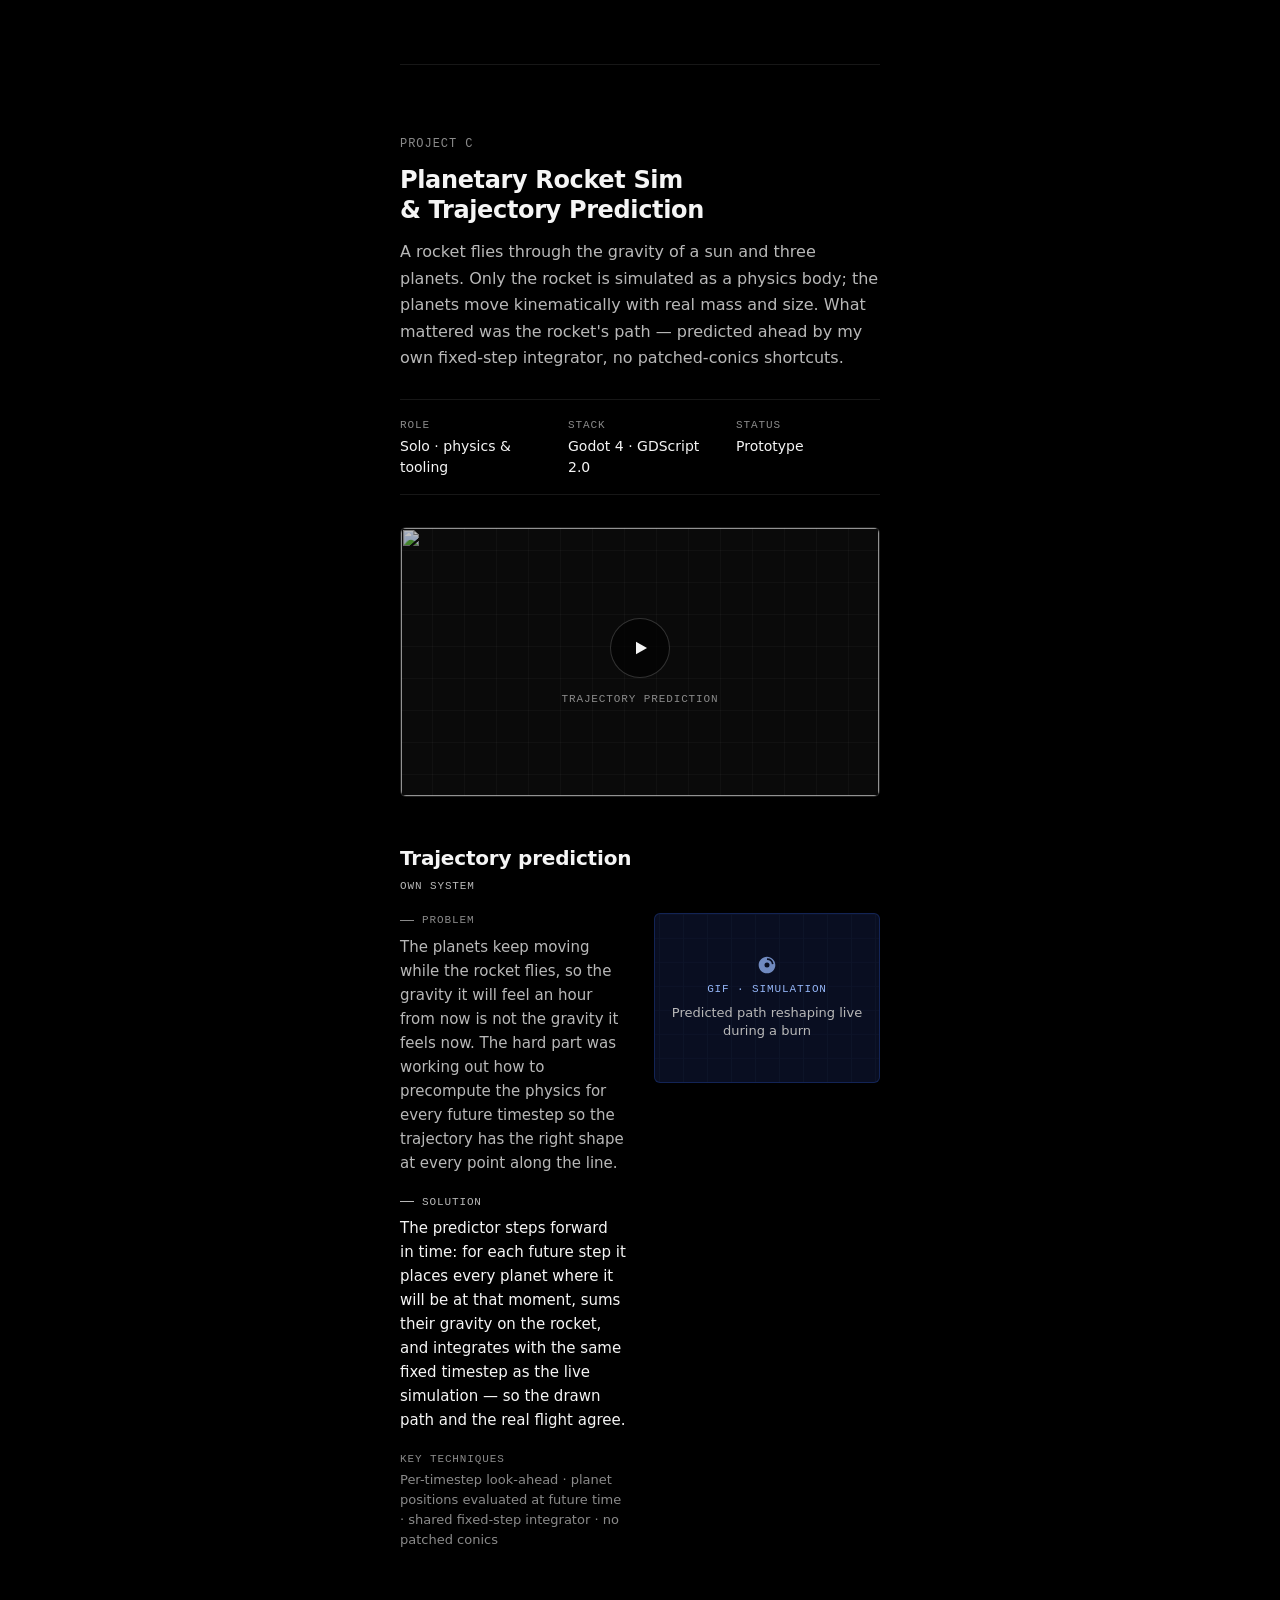
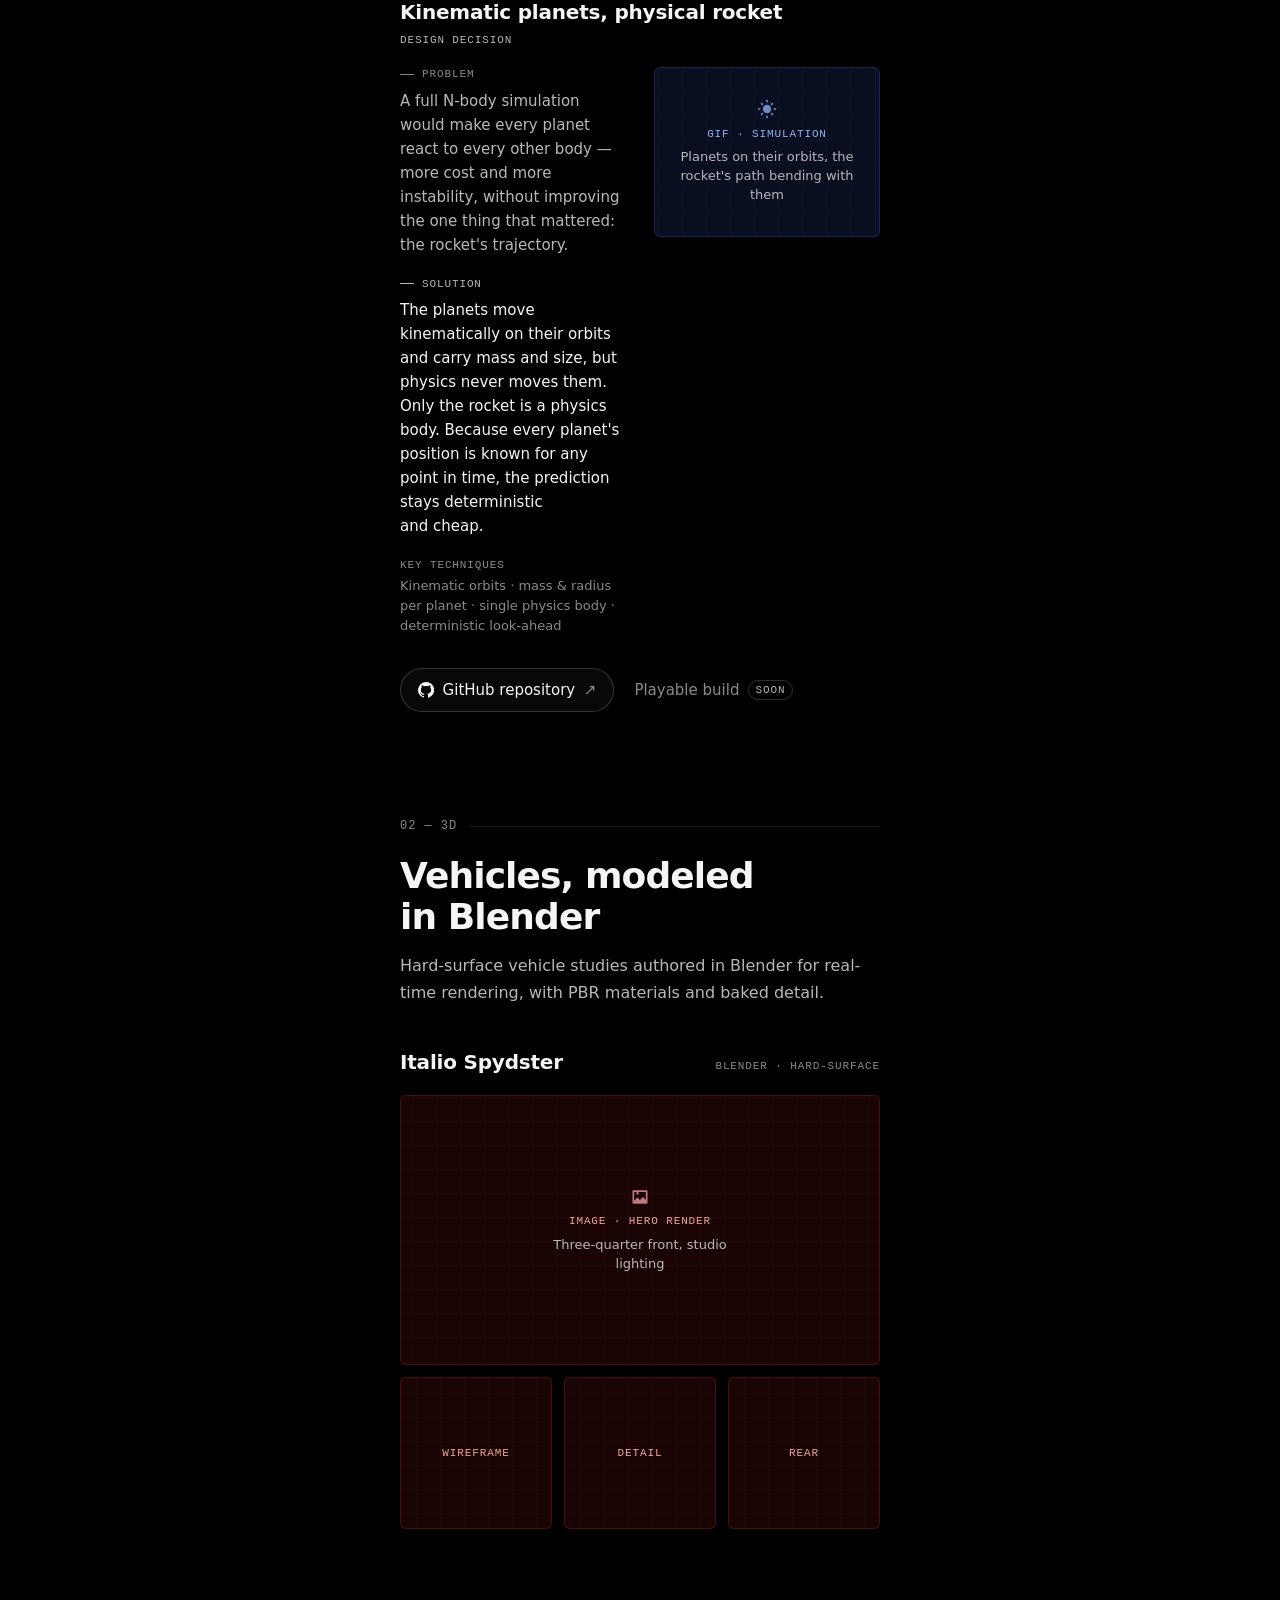
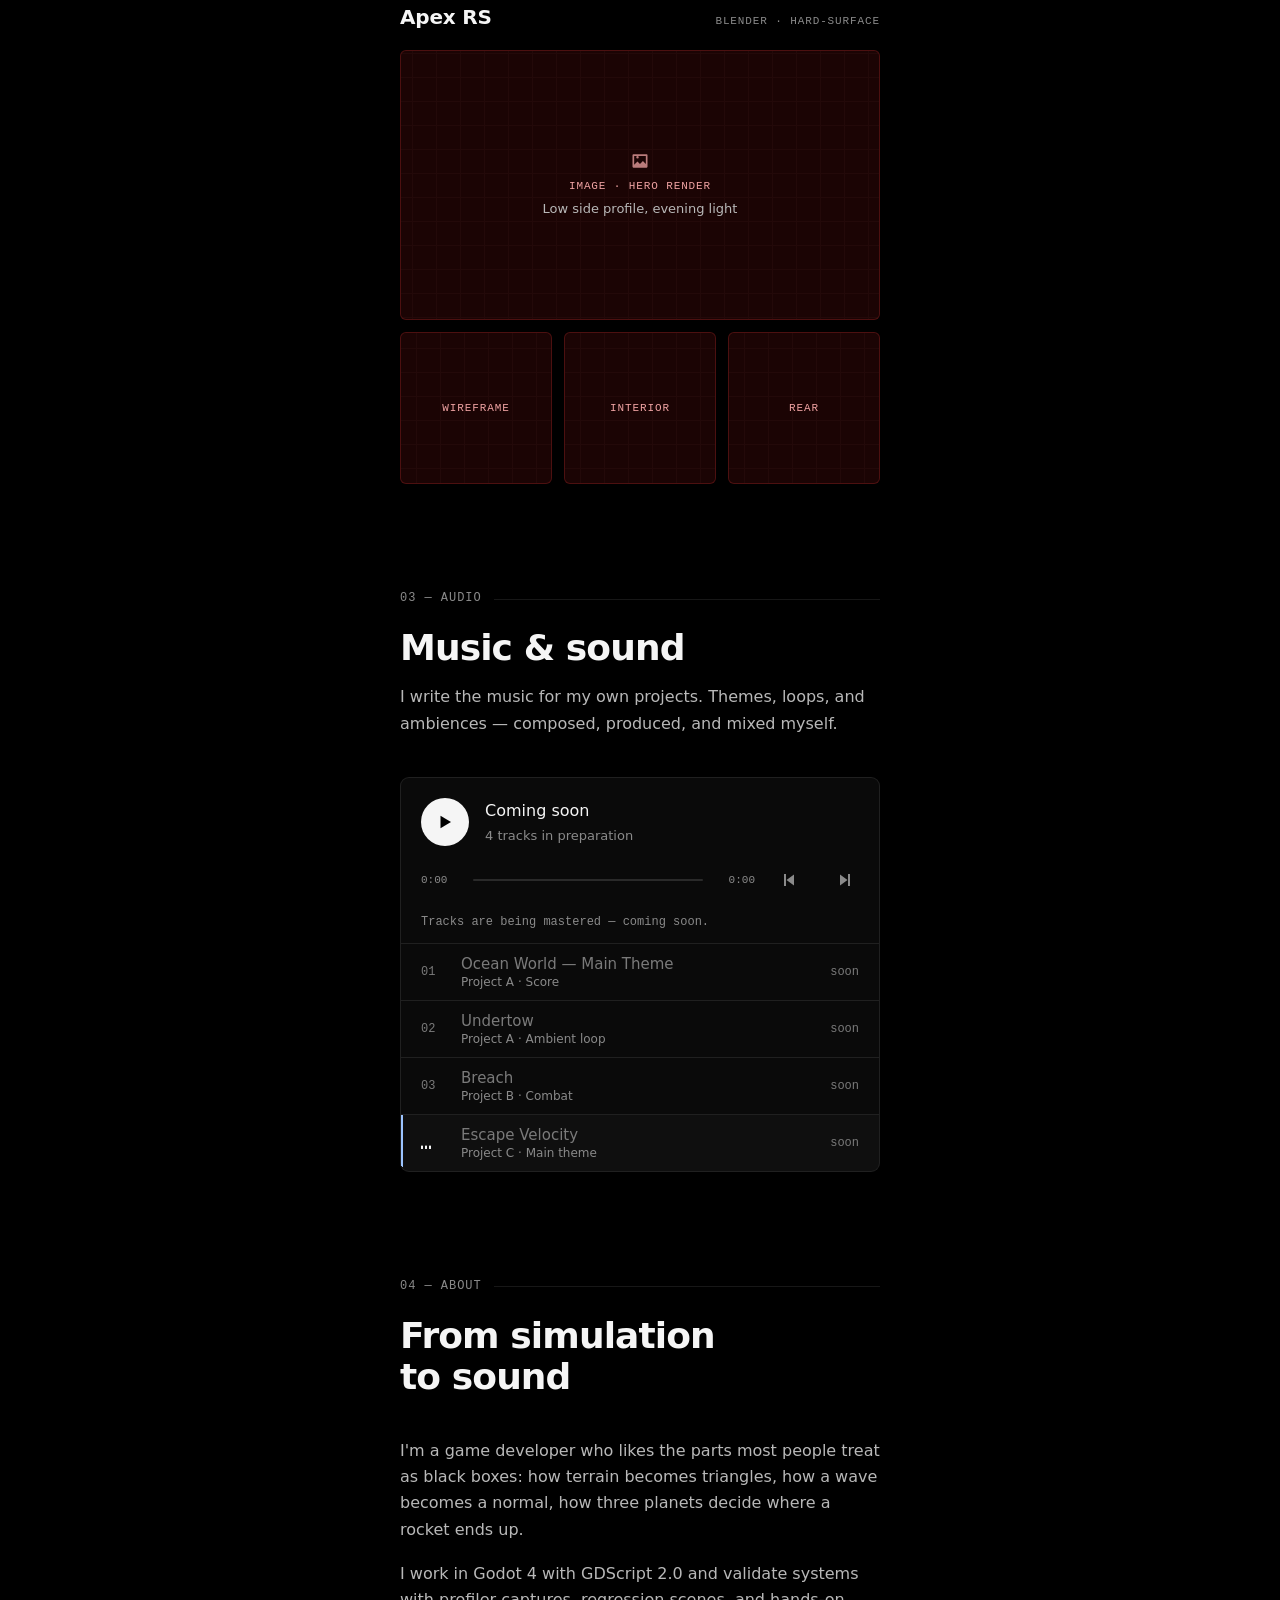
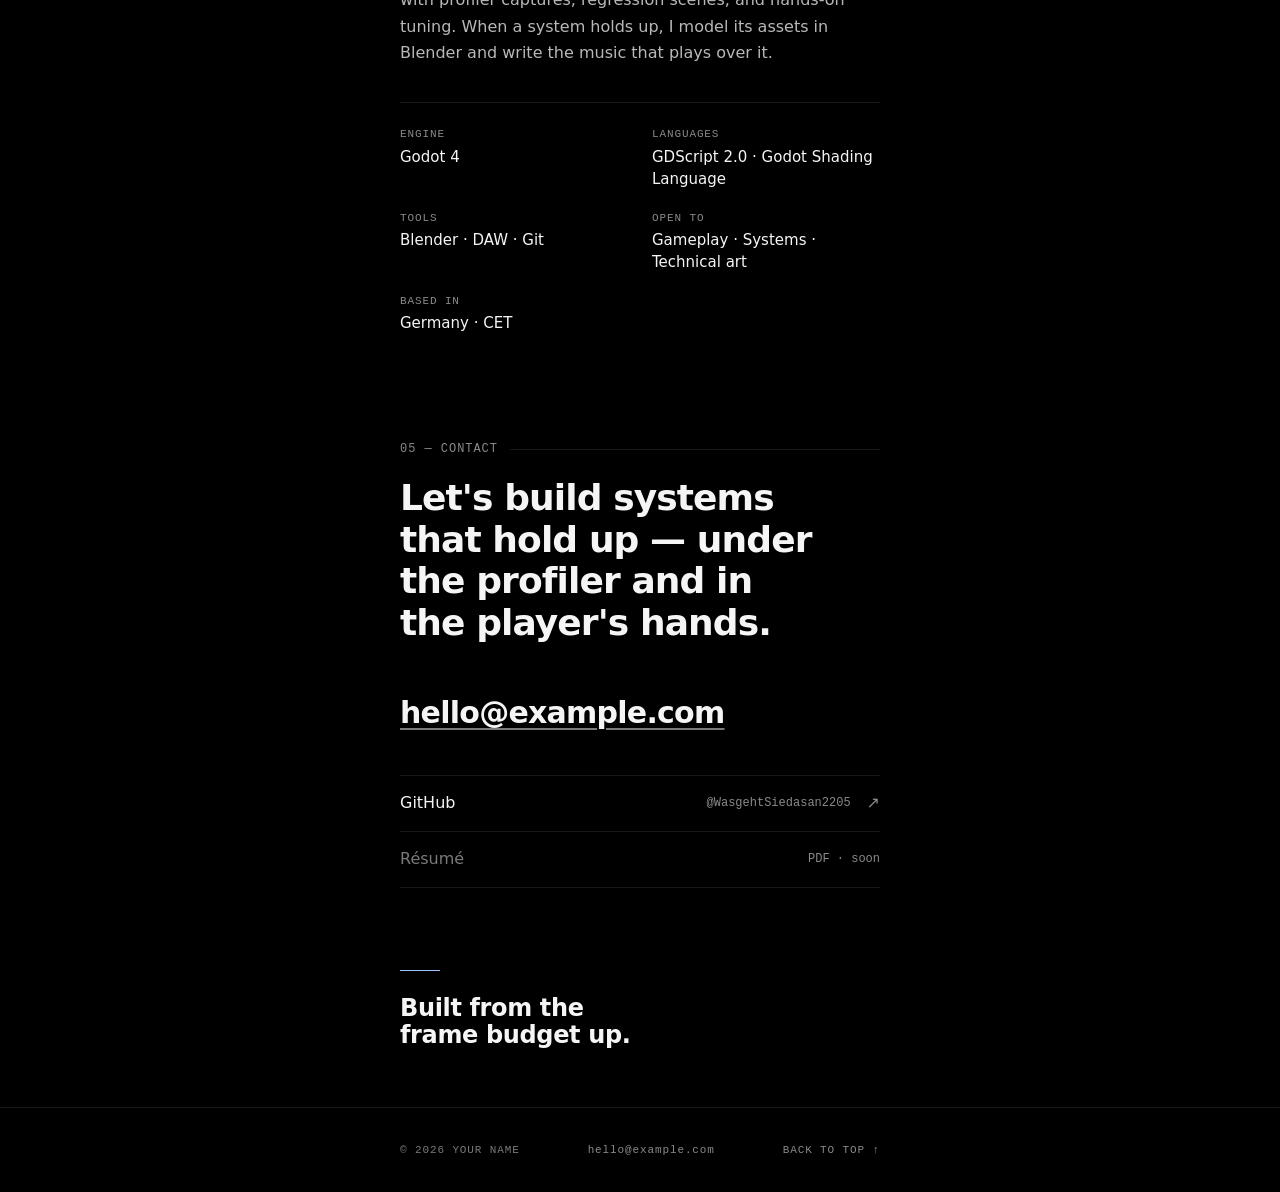
==== commit 4ec1882d: "YouTube geht" ====
--- a/index.html
+++ b/index.html
@@ -124,7 +124,7 @@
 
         <div class="project__media reveal">
           <!-- YOUTUBE: paste the full video URL between the quotes of data-yt-id on the next line -->
-          <div class="video is-pending" data-yt-id="" data-yt-title="Voxel &amp; Ocean World — technical breakdown">
+          <div class="video is-pending" data-yt-id="https://youtu.be/k5csMrLLoVw" data-yt-title="Voxel &amp; Ocean World — technical breakdown">
             <button class="video__btn" type="button" disabled aria-label="Voxel &amp; Ocean World — technical breakdown — video coming soon">
               <span class="video__play" aria-hidden="true"><svg viewBox="0 0 16 16"><path d="M3 1.8v12.4L14 8 3 1.8Z"/></svg></span>
               <span class="video__caption">Technical breakdown<span class="video__soon"> · coming soon</span></span>
@@ -230,7 +230,7 @@
 
         <div class="project__media reveal">
           <!-- YOUTUBE: paste the full video URL between the quotes of data-yt-id on the next line -->
-          <div class="video is-pending" data-yt-id="" data-yt-title="Tactical Shooter — gameplay">
+          <div class="video is-pending" data-yt-id="https://youtu.be/HWkd1he68BY" data-yt-title="Tactical Shooter — gameplay">
             <button class="video__btn" type="button" disabled aria-label="Tactical Shooter — gameplay — video coming soon">
               <span class="video__play" aria-hidden="true"><svg viewBox="0 0 16 16"><path d="M3 1.8v12.4L14 8 3 1.8Z"/></svg></span>
               <span class="video__caption">Gameplay<span class="video__soon"> · coming soon</span></span>
@@ -335,7 +335,7 @@
 
         <div class="project__media reveal">
           <!-- YOUTUBE: paste the full video URL between the quotes of data-yt-id on the next line -->
-          <div class="video is-pending" data-yt-id="" data-yt-title="Planetary Rocket Sim — trajectory prediction">
+          <div class="video is-pending" data-yt-id="https://youtu.be/-3G7QK2Sw9c" data-yt-title="Planetary Rocket Sim — trajectory prediction">
             <button class="video__btn" type="button" disabled aria-label="Planetary Rocket Sim — trajectory prediction — video coming soon">
               <span class="video__play" aria-hidden="true"><svg viewBox="0 0 16 16"><path d="M3 1.8v12.4L14 8 3 1.8Z"/></svg></span>
               <span class="video__caption">Trajectory prediction<span class="video__soon"> · coming soon</span></span>
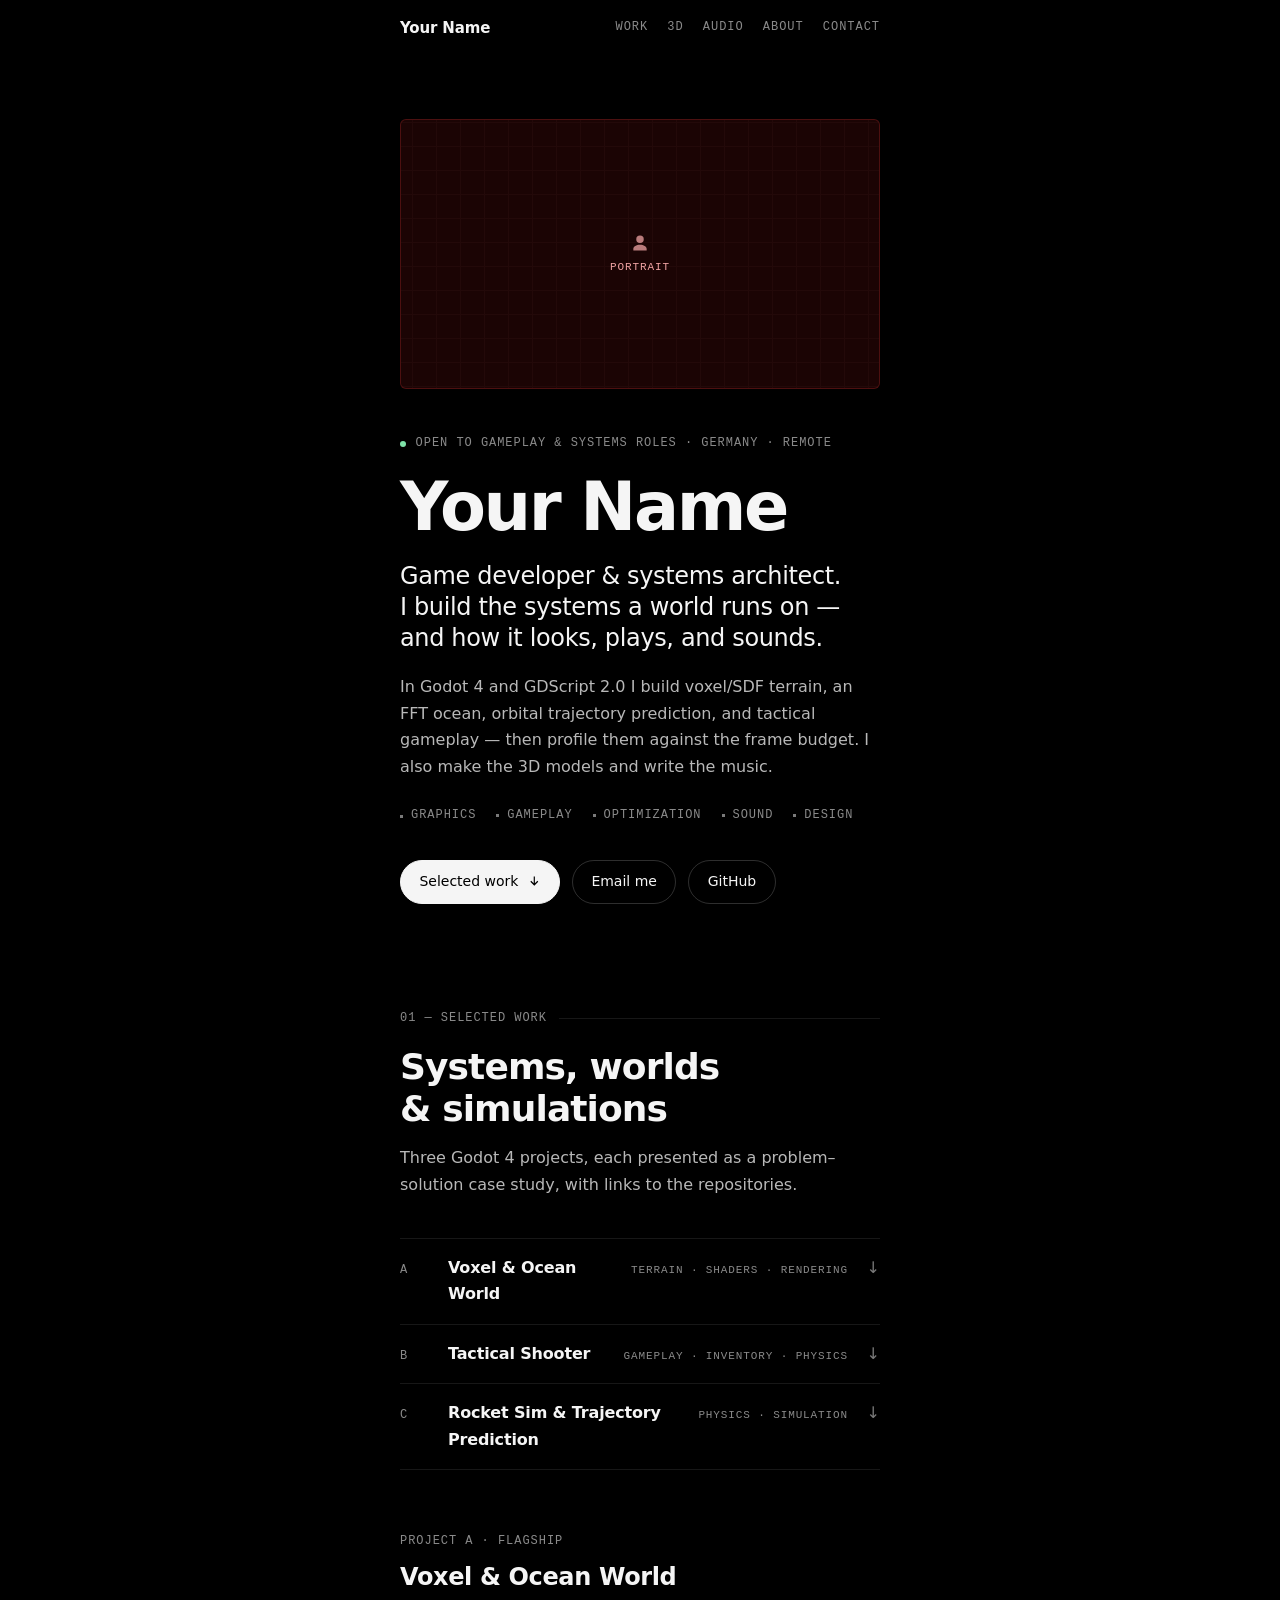
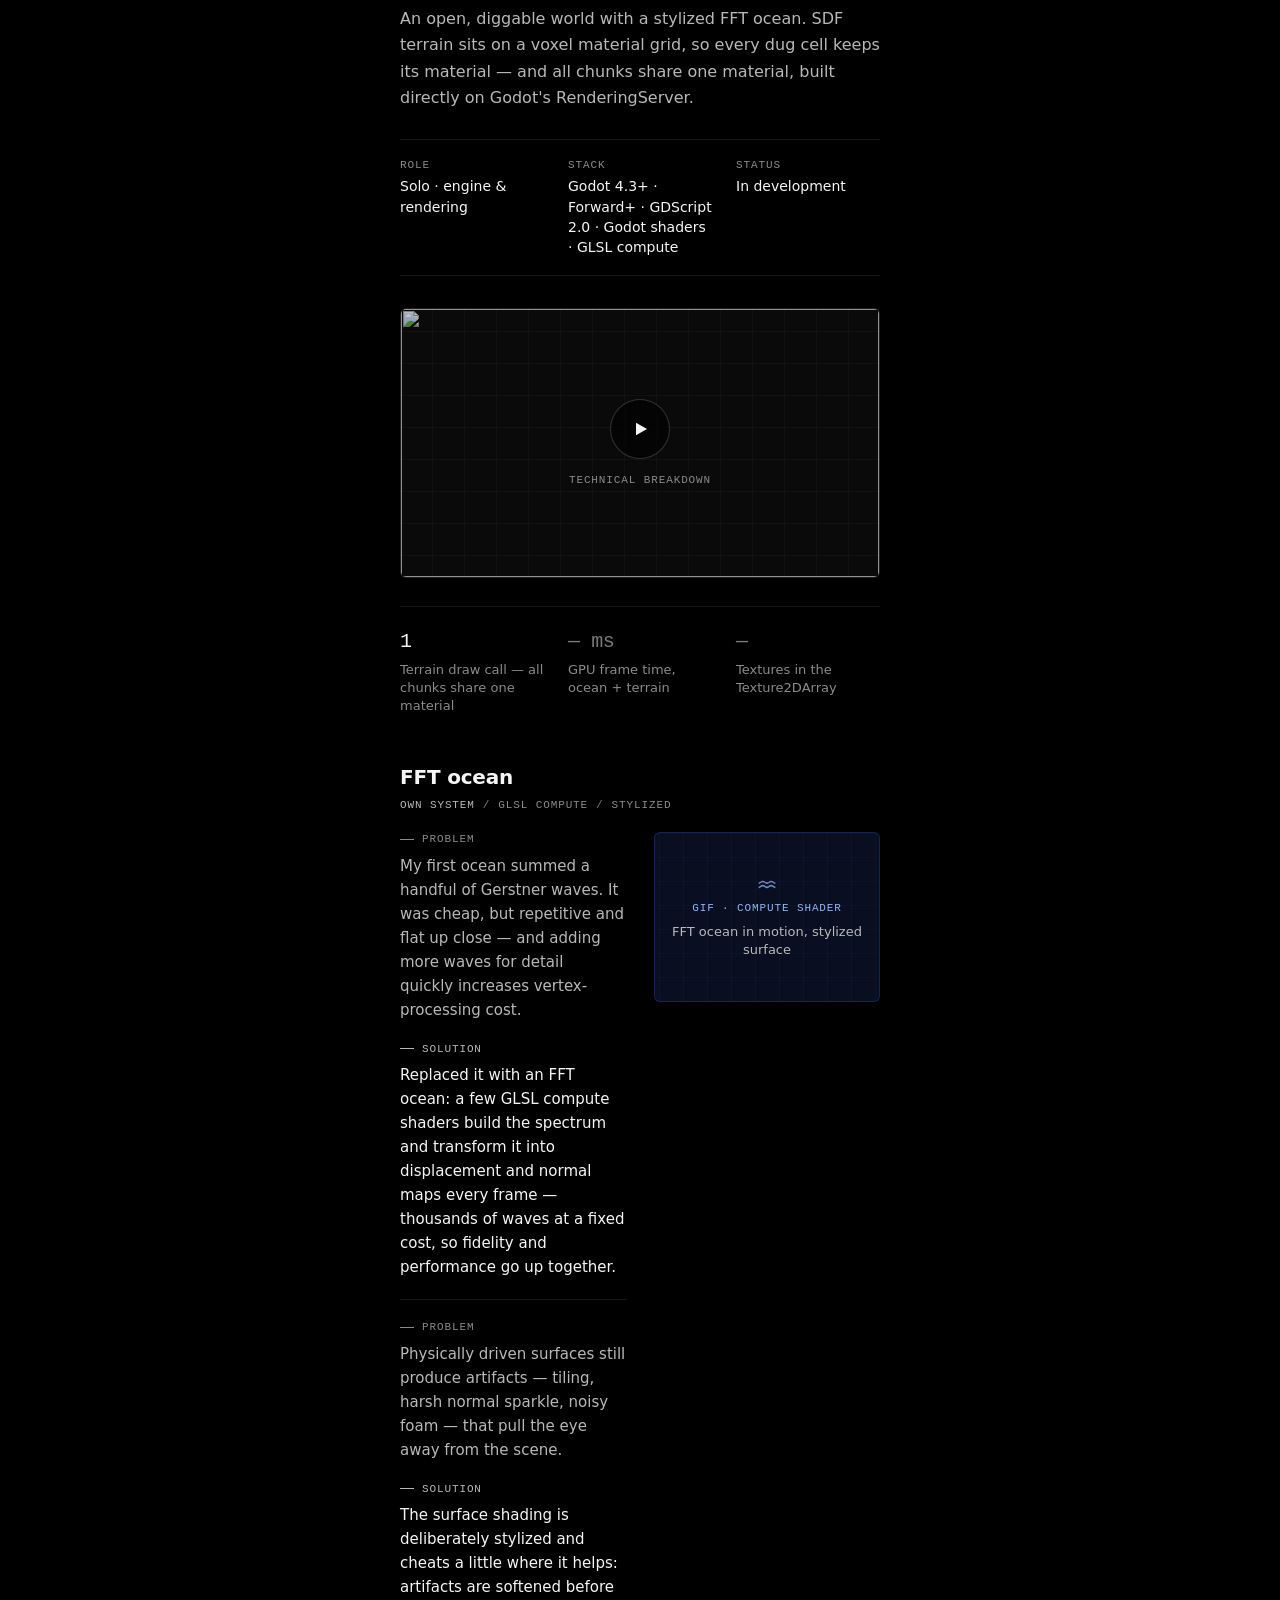
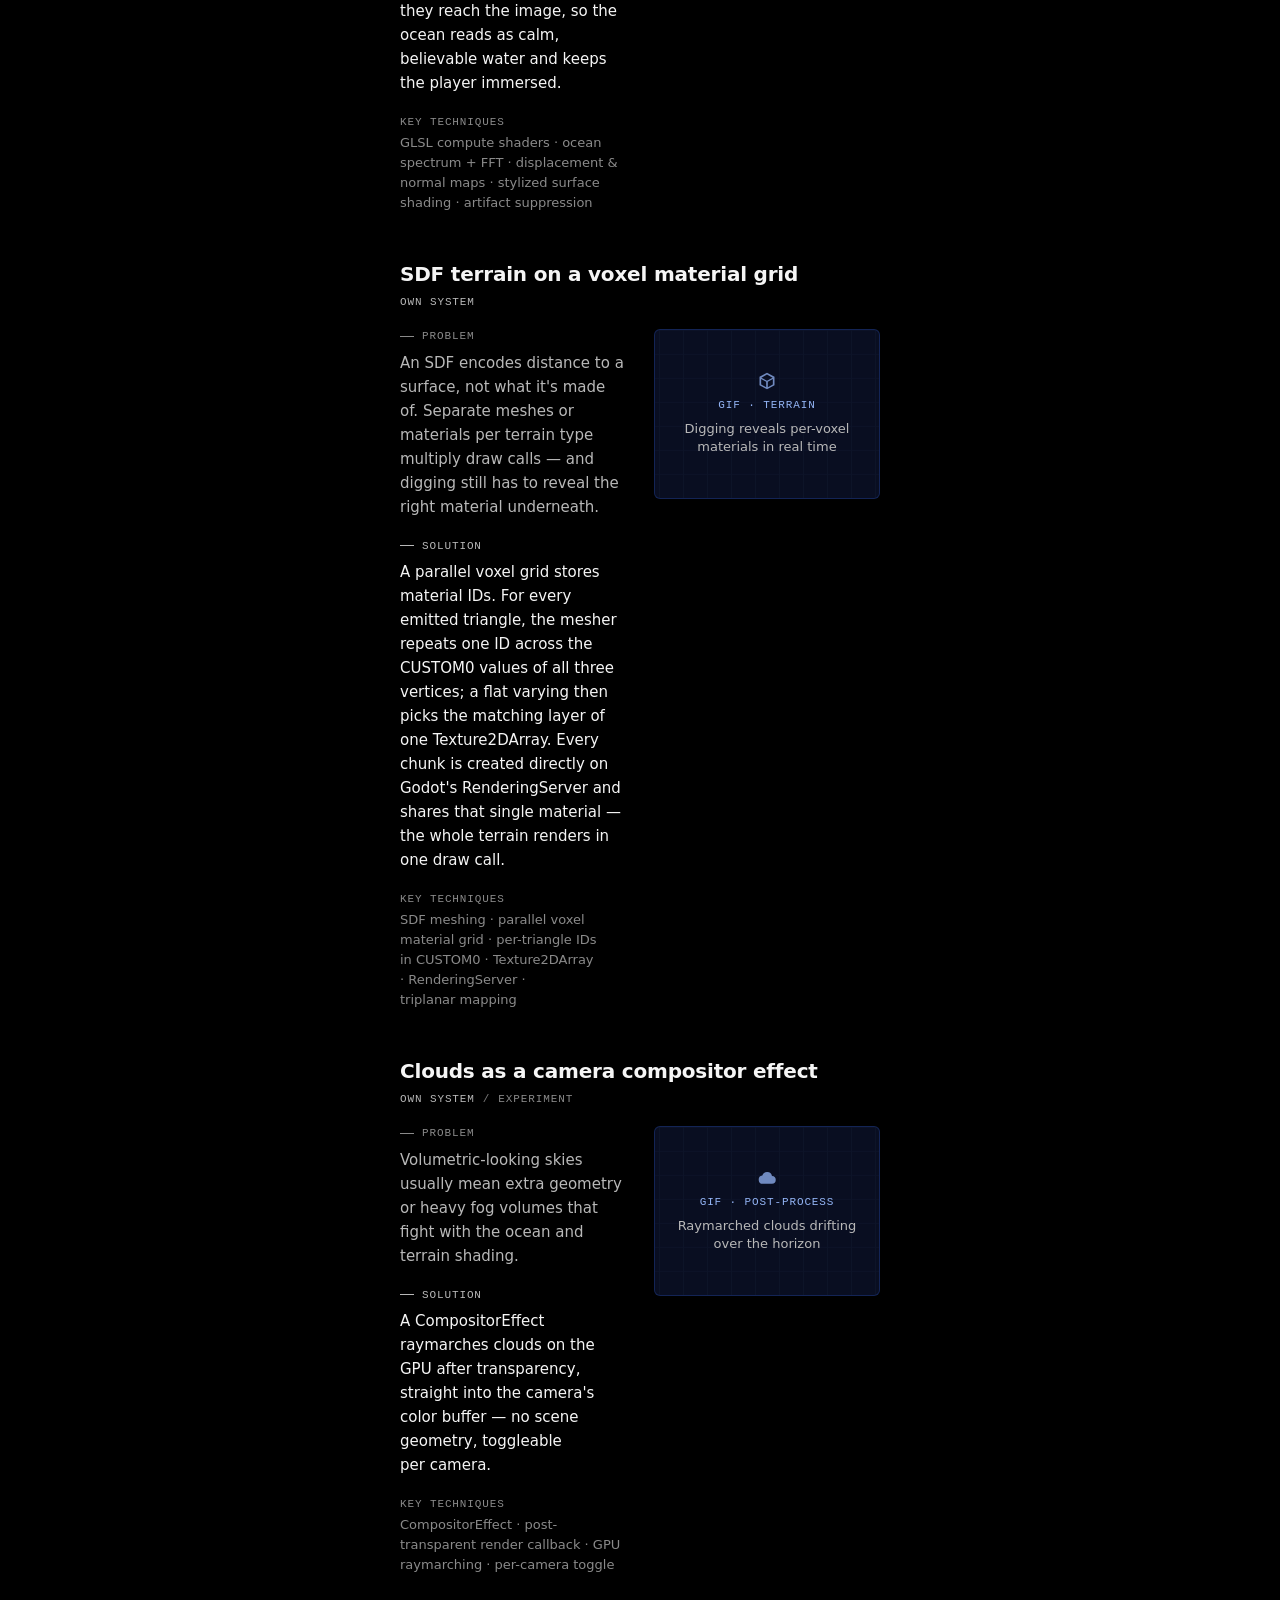
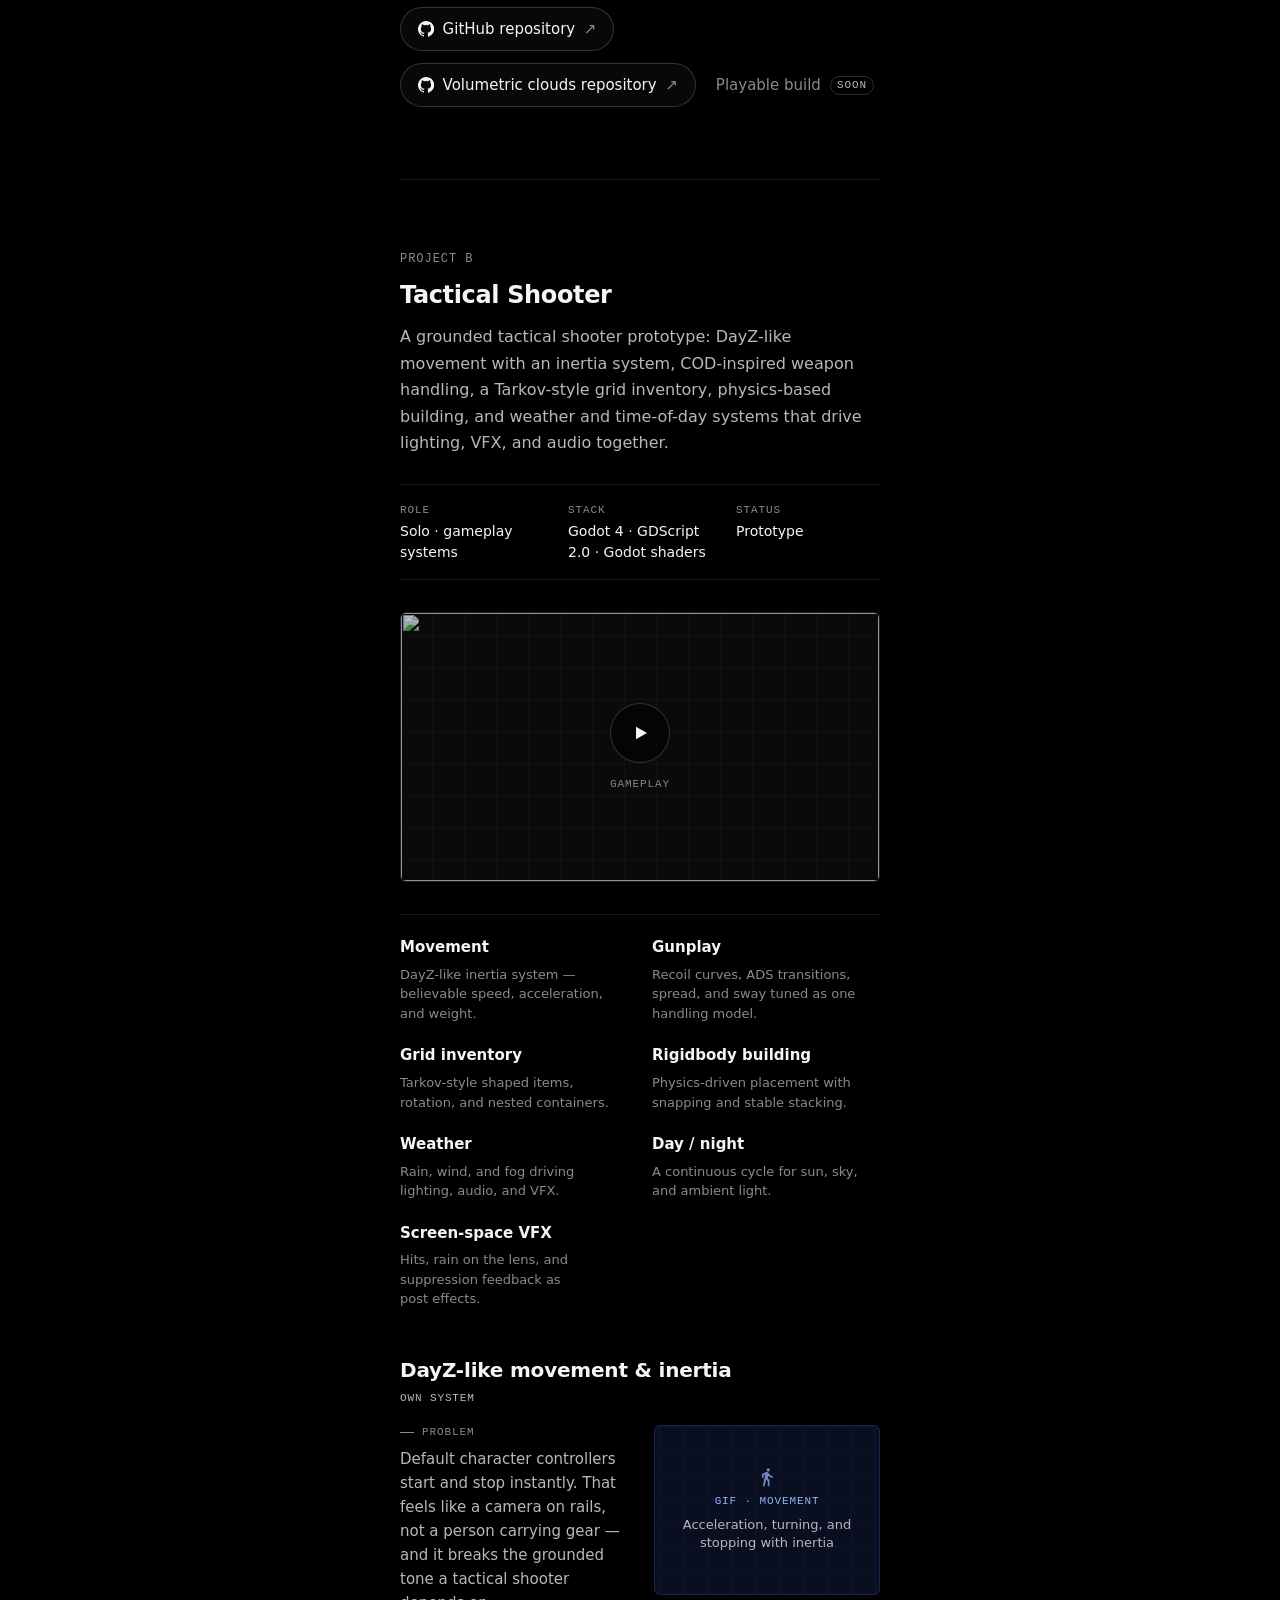
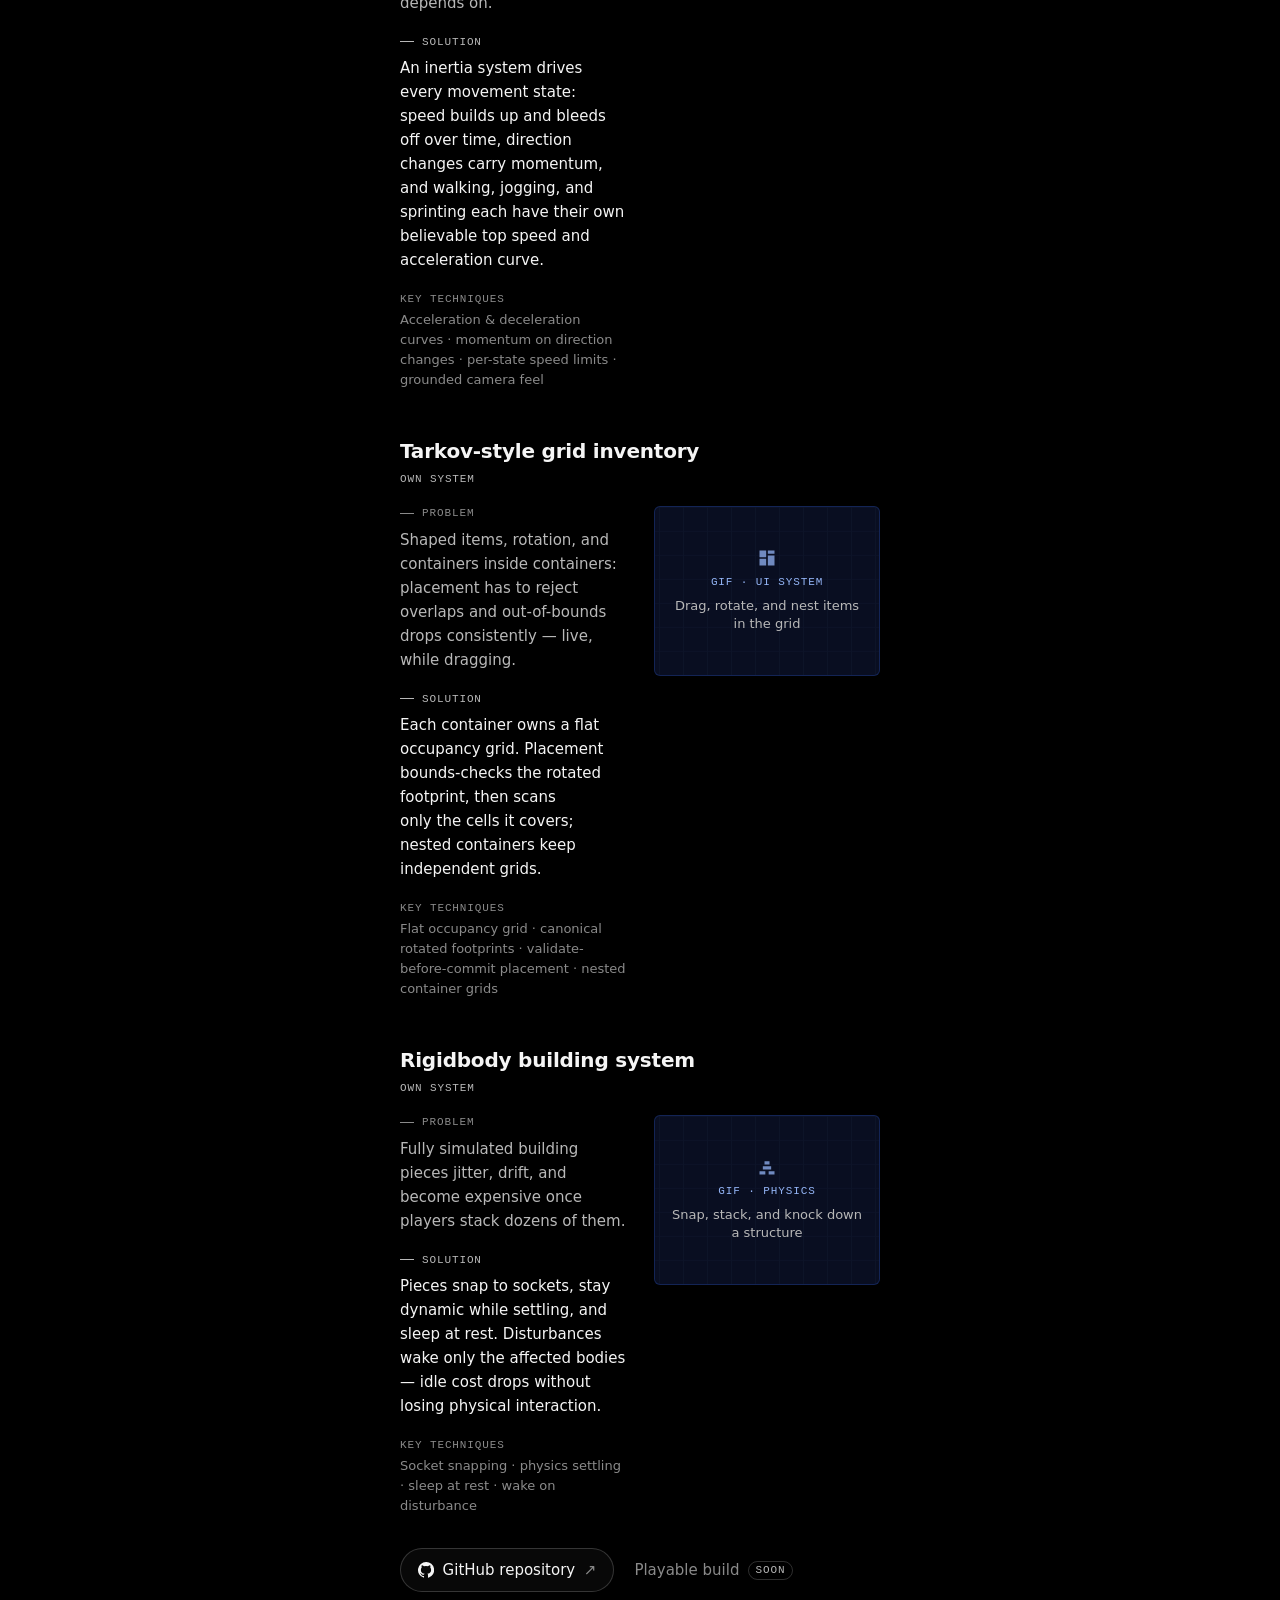
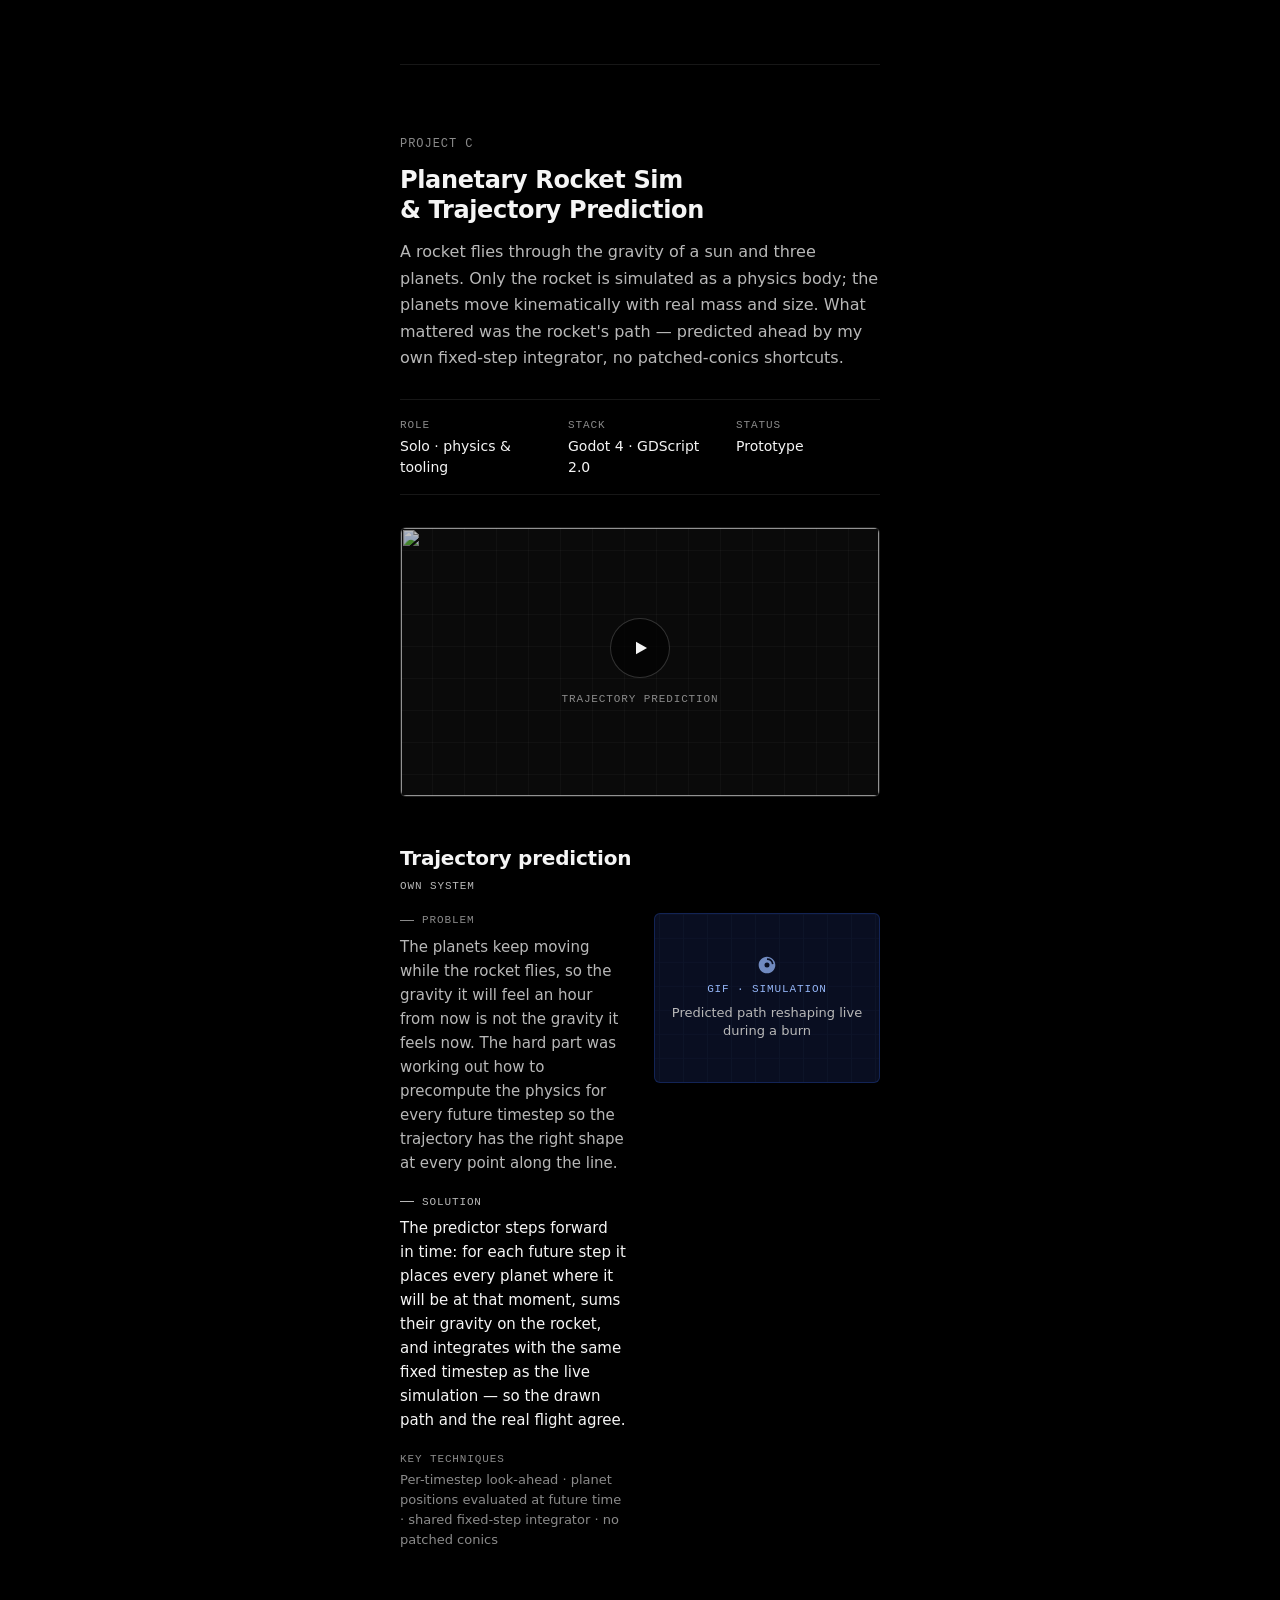
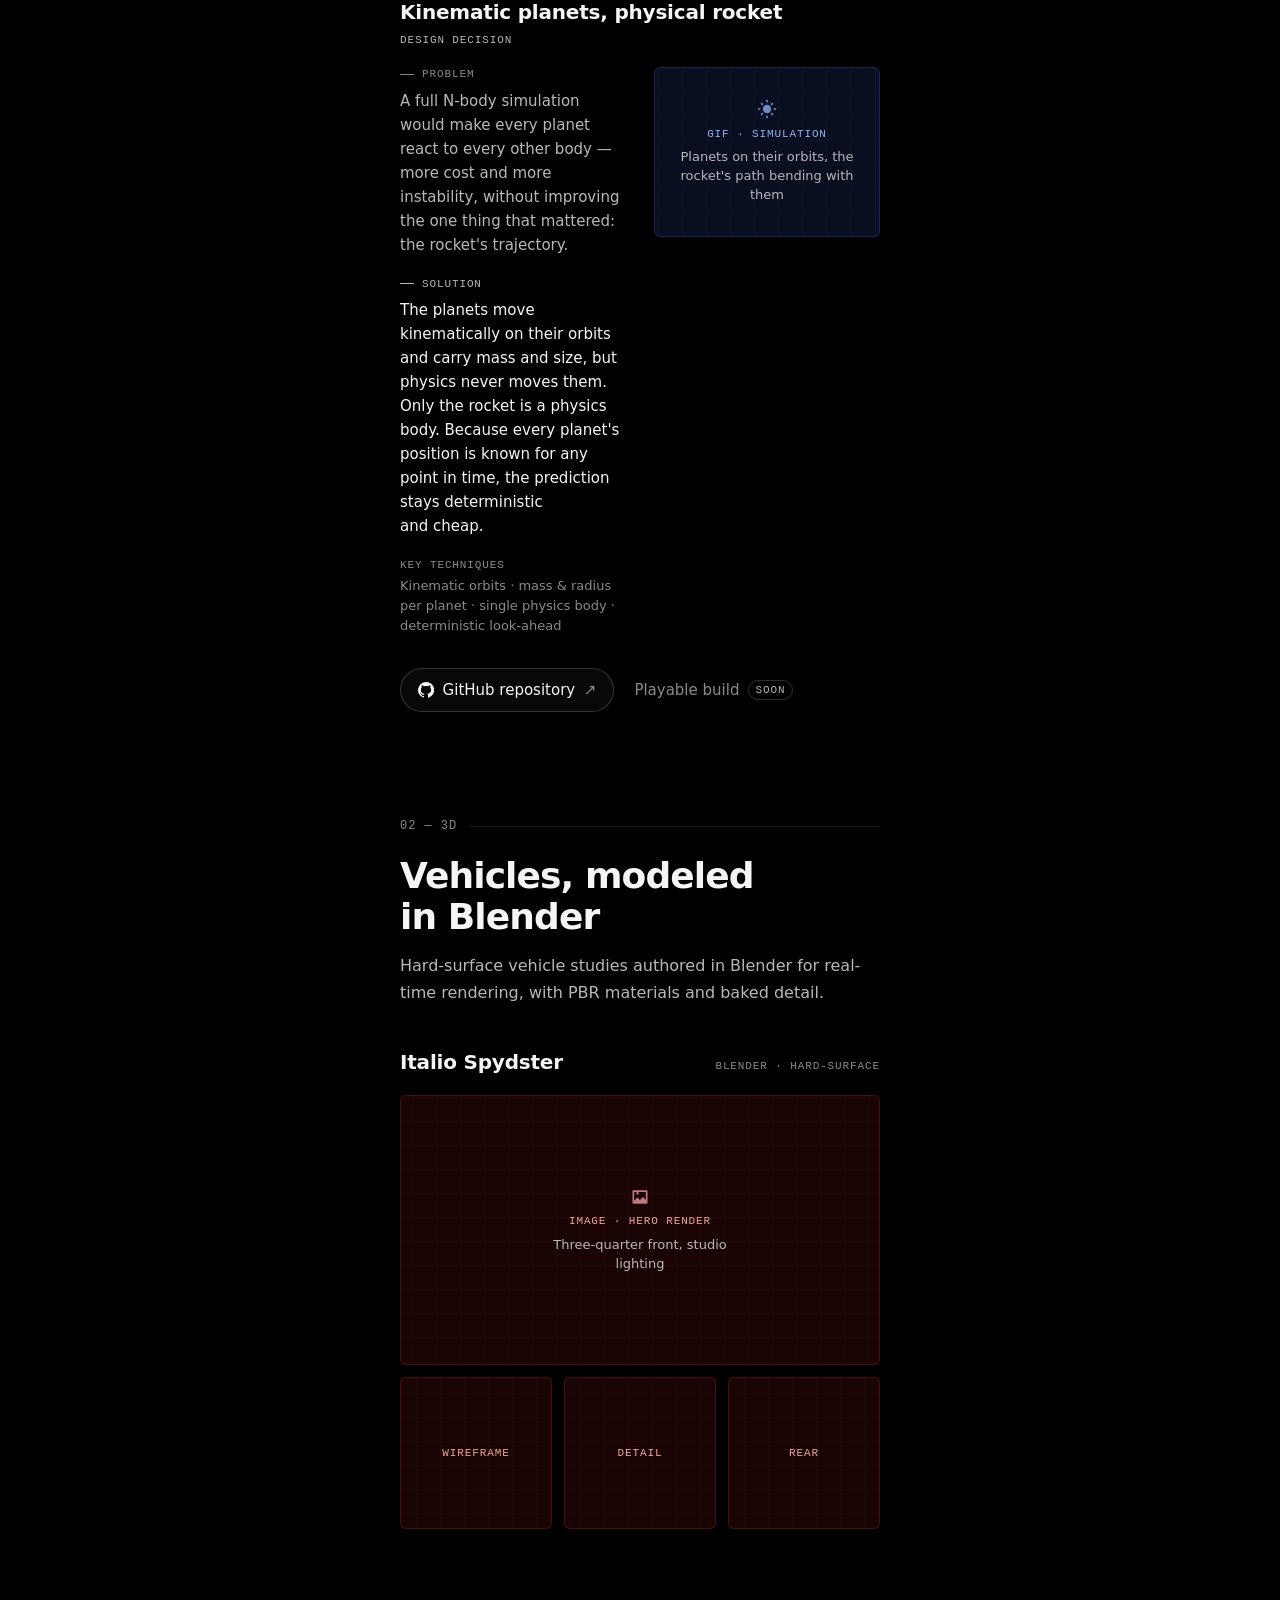
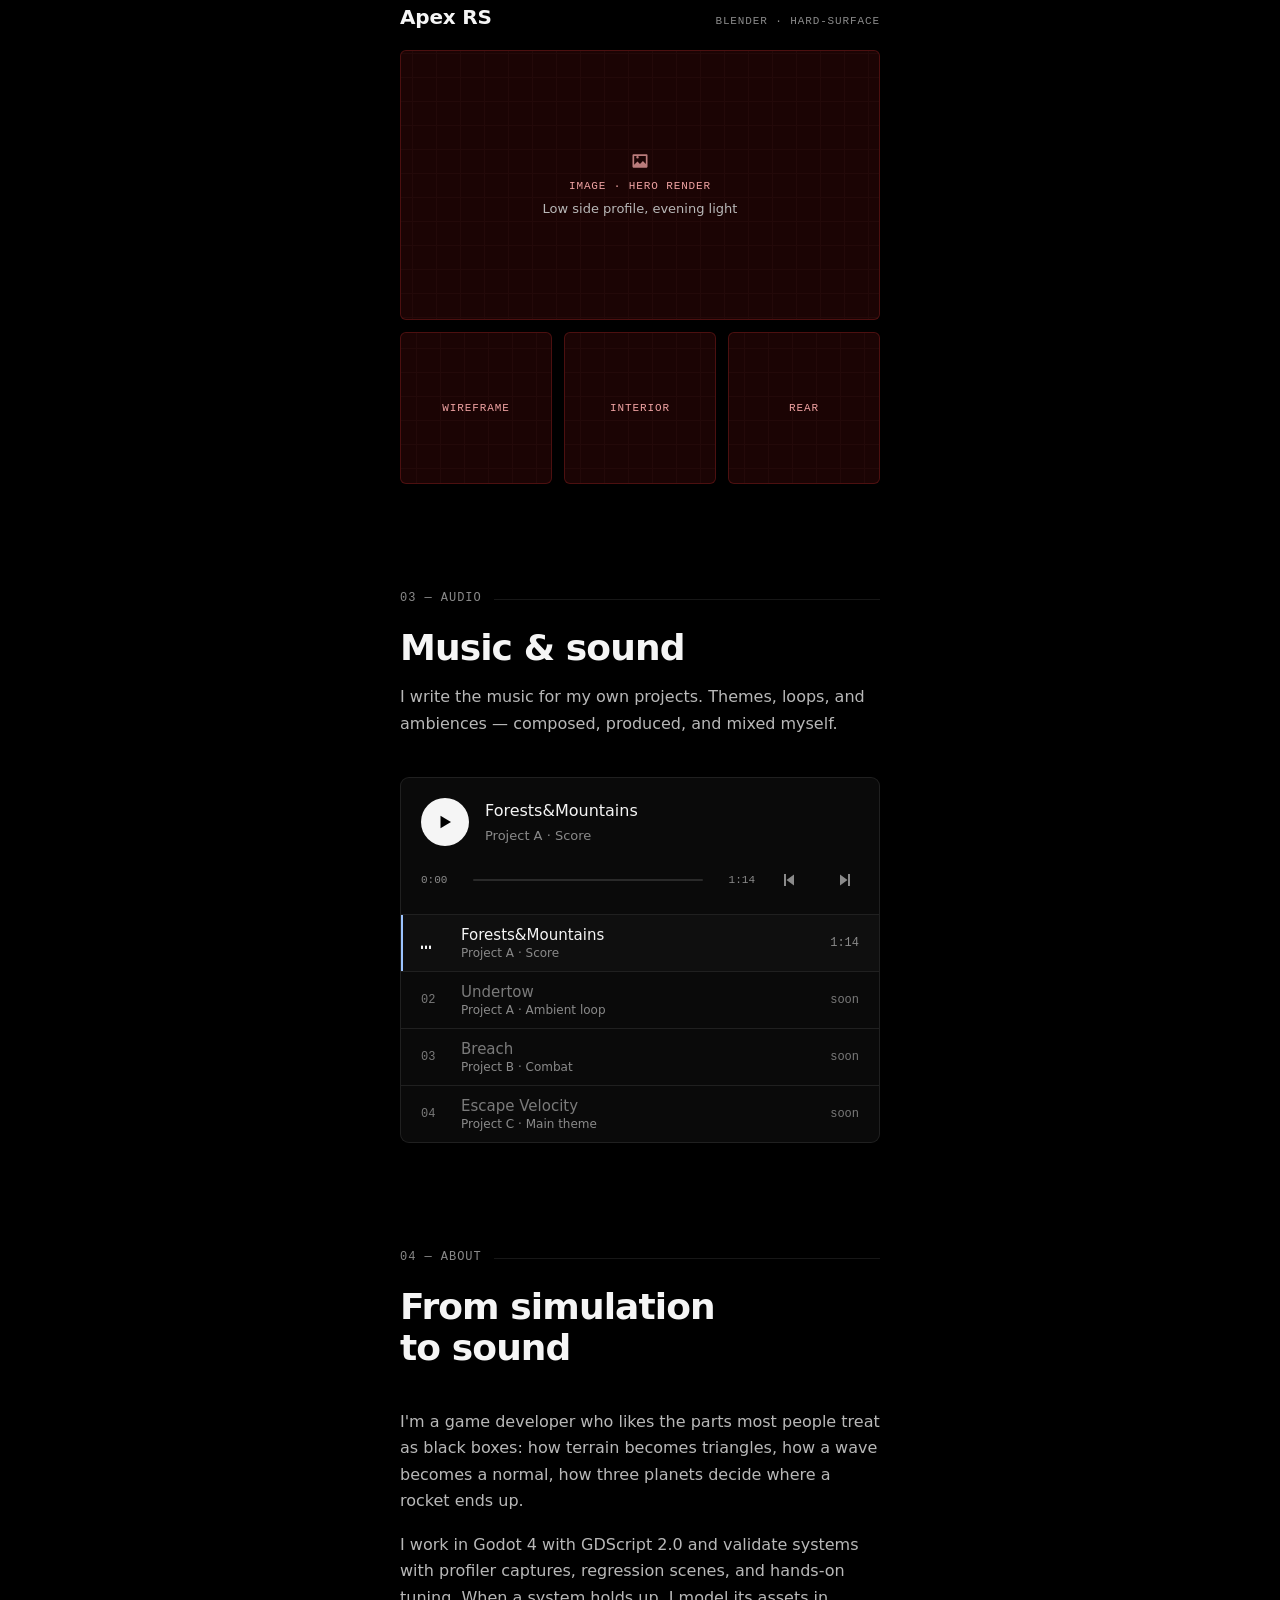
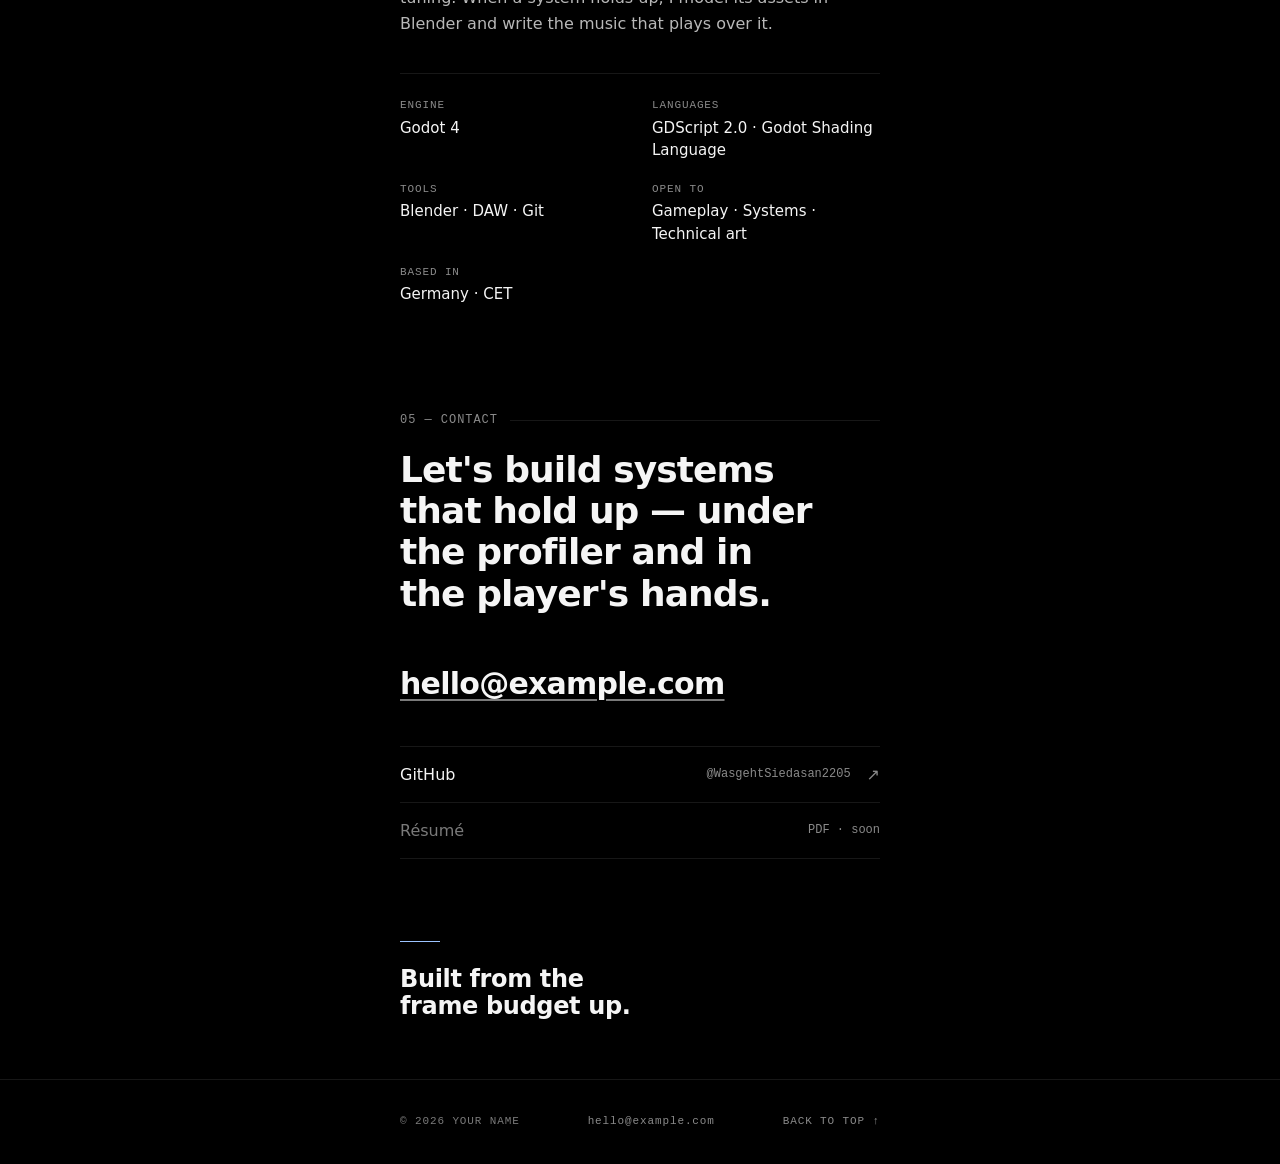
==== commit 997c8d1b: "SoundUpdate" ====
--- a/index.html
+++ b/index.html
@@ -465,7 +465,7 @@
             <svg class="i-pause" viewBox="0 0 16 16" aria-hidden="true"><path d="M3 2h3.5v12H3V2Zm6.5 0H13v12H9.5V2Z"/></svg>
           </button>
           <div class="player__meta">
-            <p class="player__title" data-title>Ocean World — Main Theme</p>
+            <p class="player__title" data-title>Forests&Mountains</p>
             <p class="player__ctx" data-ctx>Project A · Score</p>
           </div>
         </div>
@@ -481,8 +481,8 @@
         <p class="player__status" role="status" aria-live="polite" data-status></p>
 
         <ol class="tracks" aria-label="Track list">
-          <li class="track" data-src="assets/audio/track-01.mp3" data-title="Ocean World — Main Theme" data-ctx="Project A · Score">
-            <button class="track__btn" type="button"><span class="track__no">01<span class="eq" aria-hidden="true"><i></i><i></i><i></i></span></span><span><span class="track__title">Ocean World — Main Theme</span><span class="track__ctx">Project A · Score</span></span><span class="track__dur"><span>3:12</span></span></button>
+          <li class="track" data-src="assets/audio/track-01.mp3" data-title="Forests&Mountains" data-ctx="Project A · Score">
+            <button class="track__btn" type="button"><span class="track__no">01<span class="eq" aria-hidden="true"><i></i><i></i><i></i></span></span><span><span class="track__title">Forests&Mountains</span><span class="track__ctx">Project A · Score</span></span><span class="track__dur"><span>3:12</span></span></button>
           </li>
           <li class="track" data-src="assets/audio/track-02.mp3" data-title="Undertow" data-ctx="Project A · Ambient loop">
             <button class="track__btn" type="button"><span class="track__no">02<span class="eq" aria-hidden="true"><i></i><i></i><i></i></span></span><span><span class="track__title">Undertow</span><span class="track__ctx">Project A · Ambient loop</span></span><span class="track__dur"><span>2:40</span></span></button>
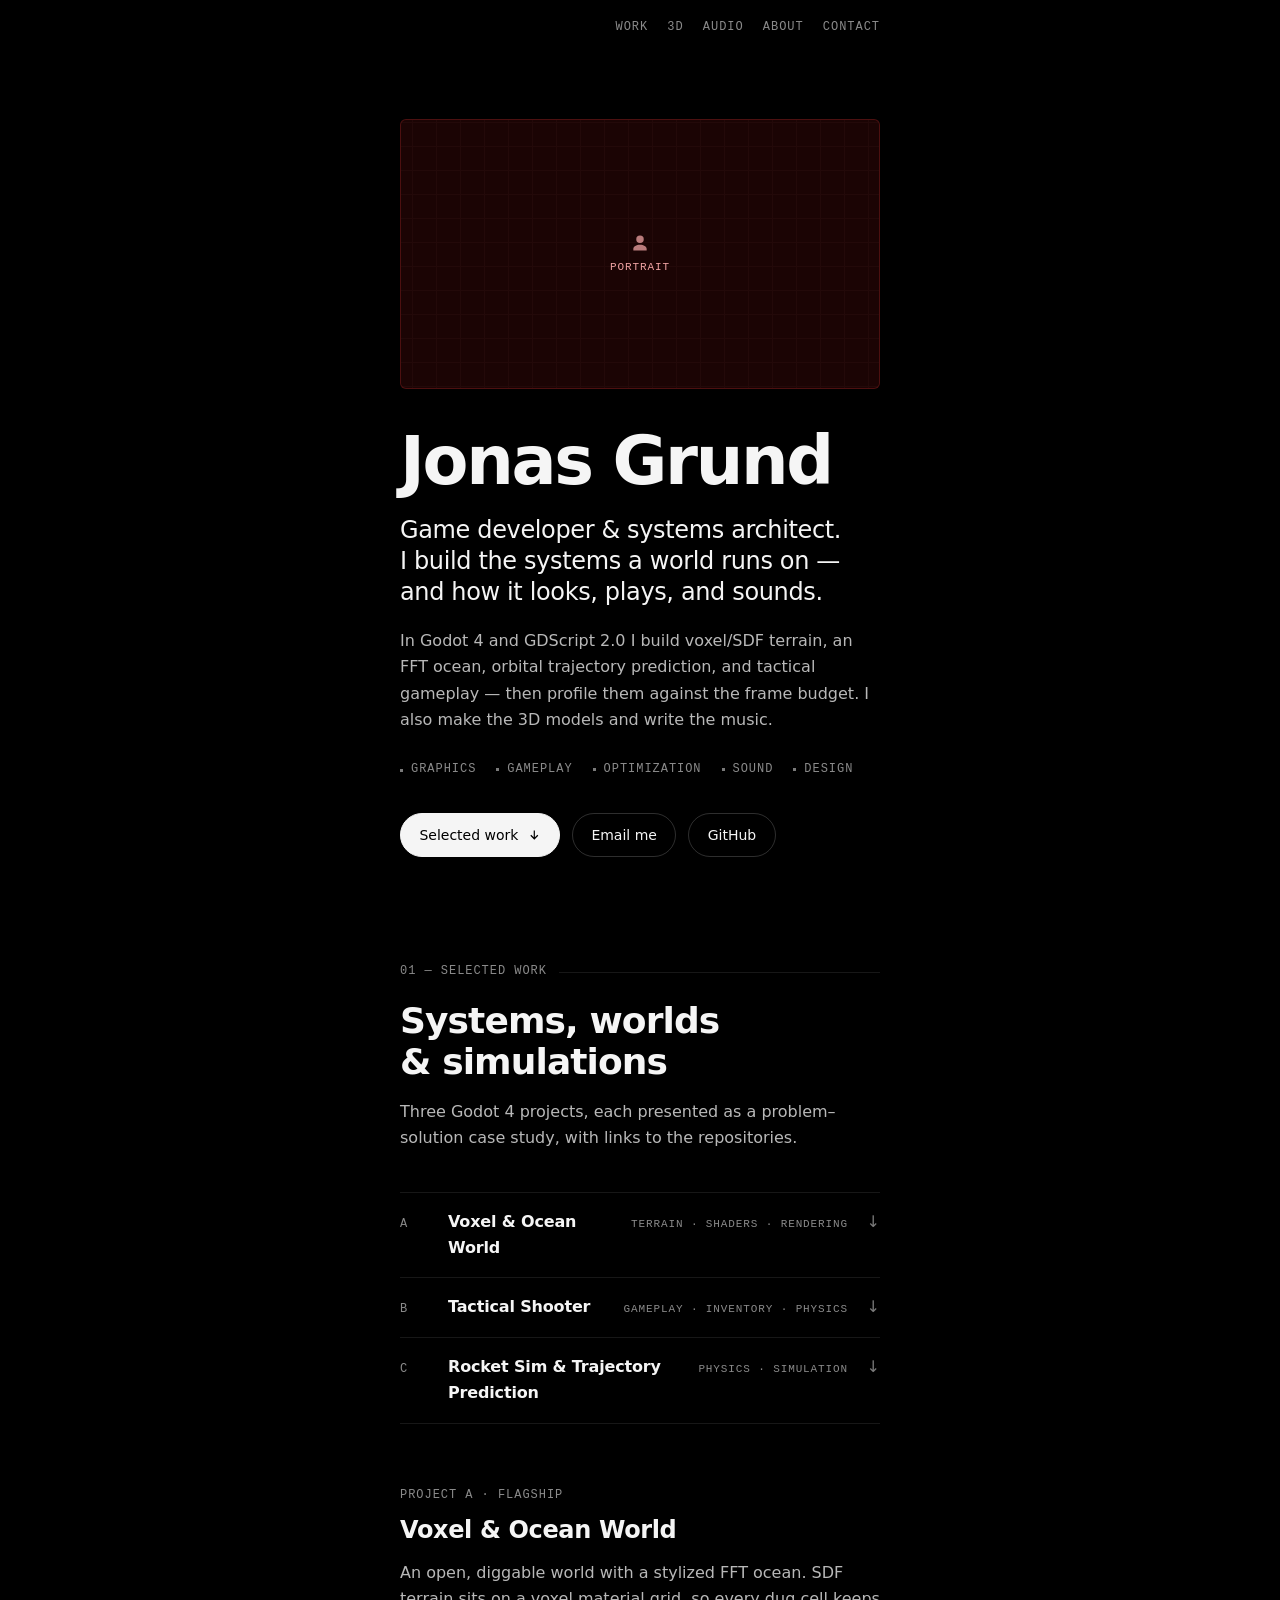
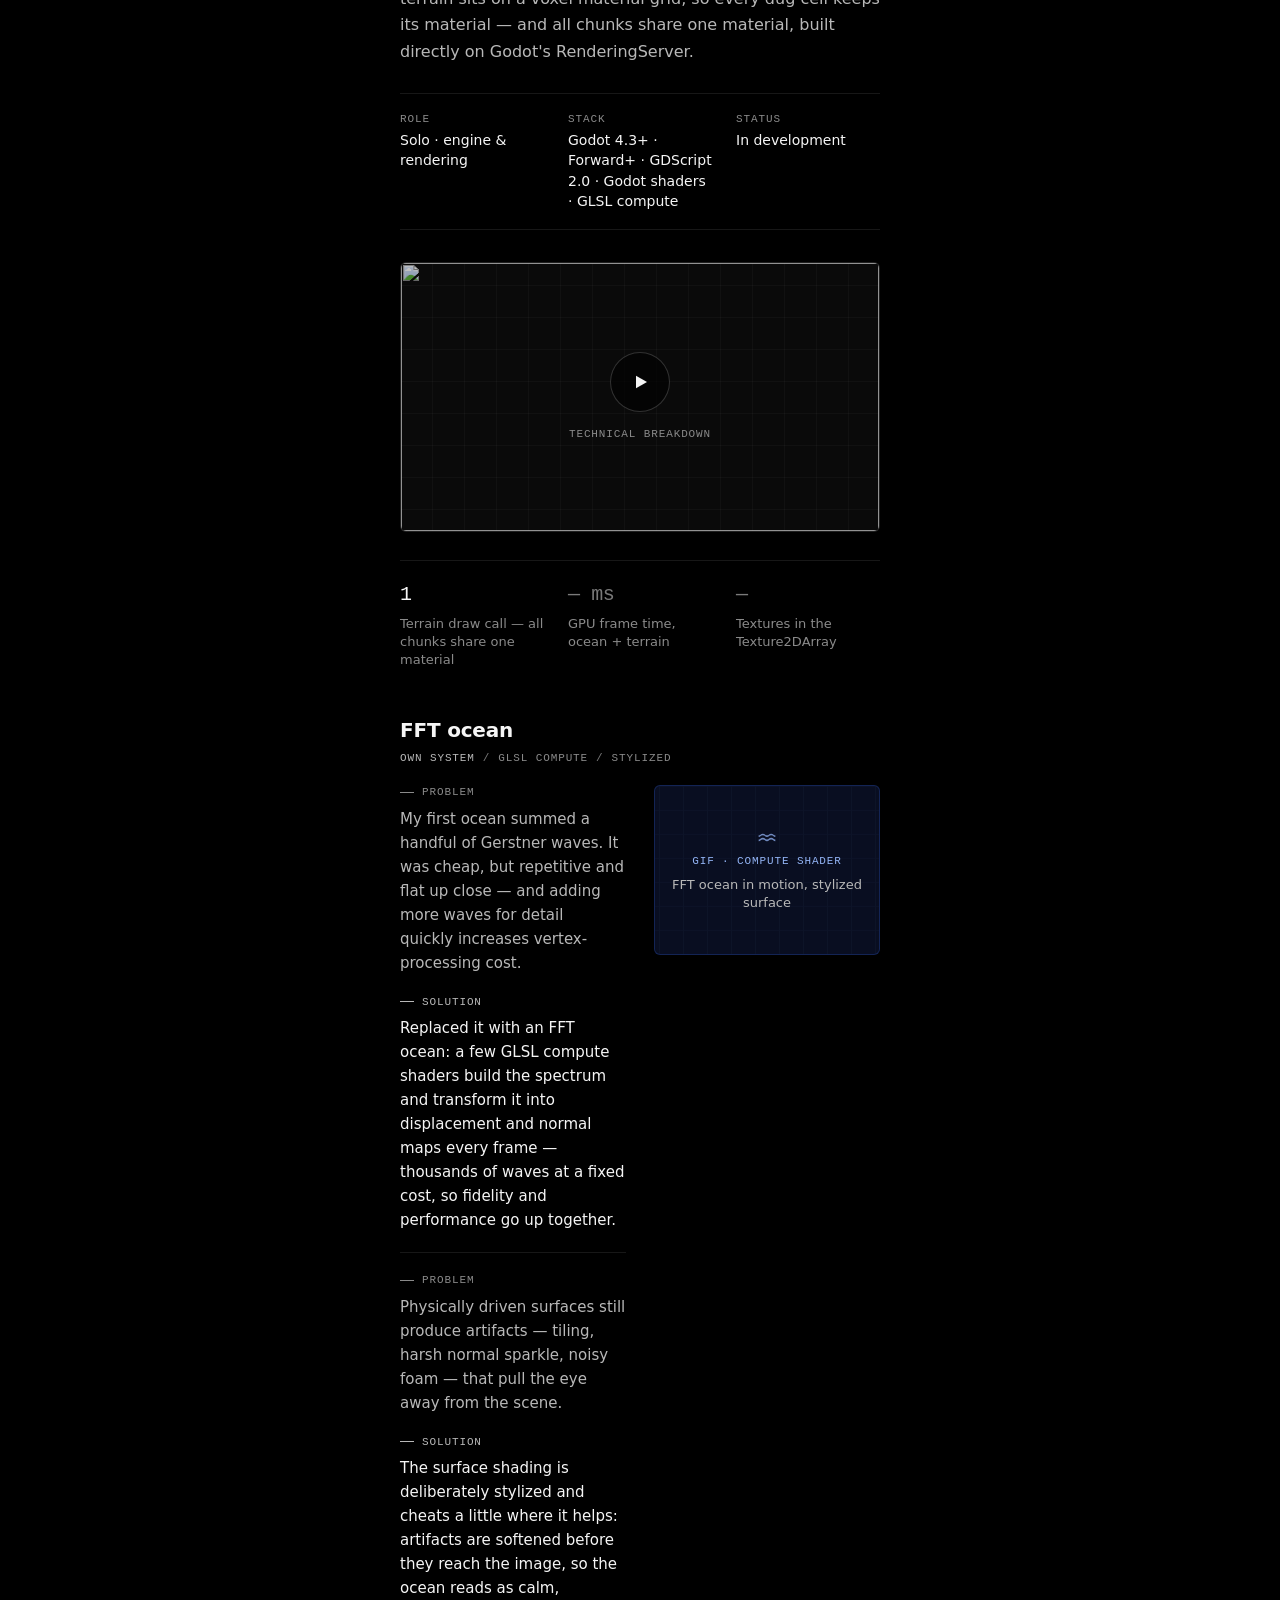
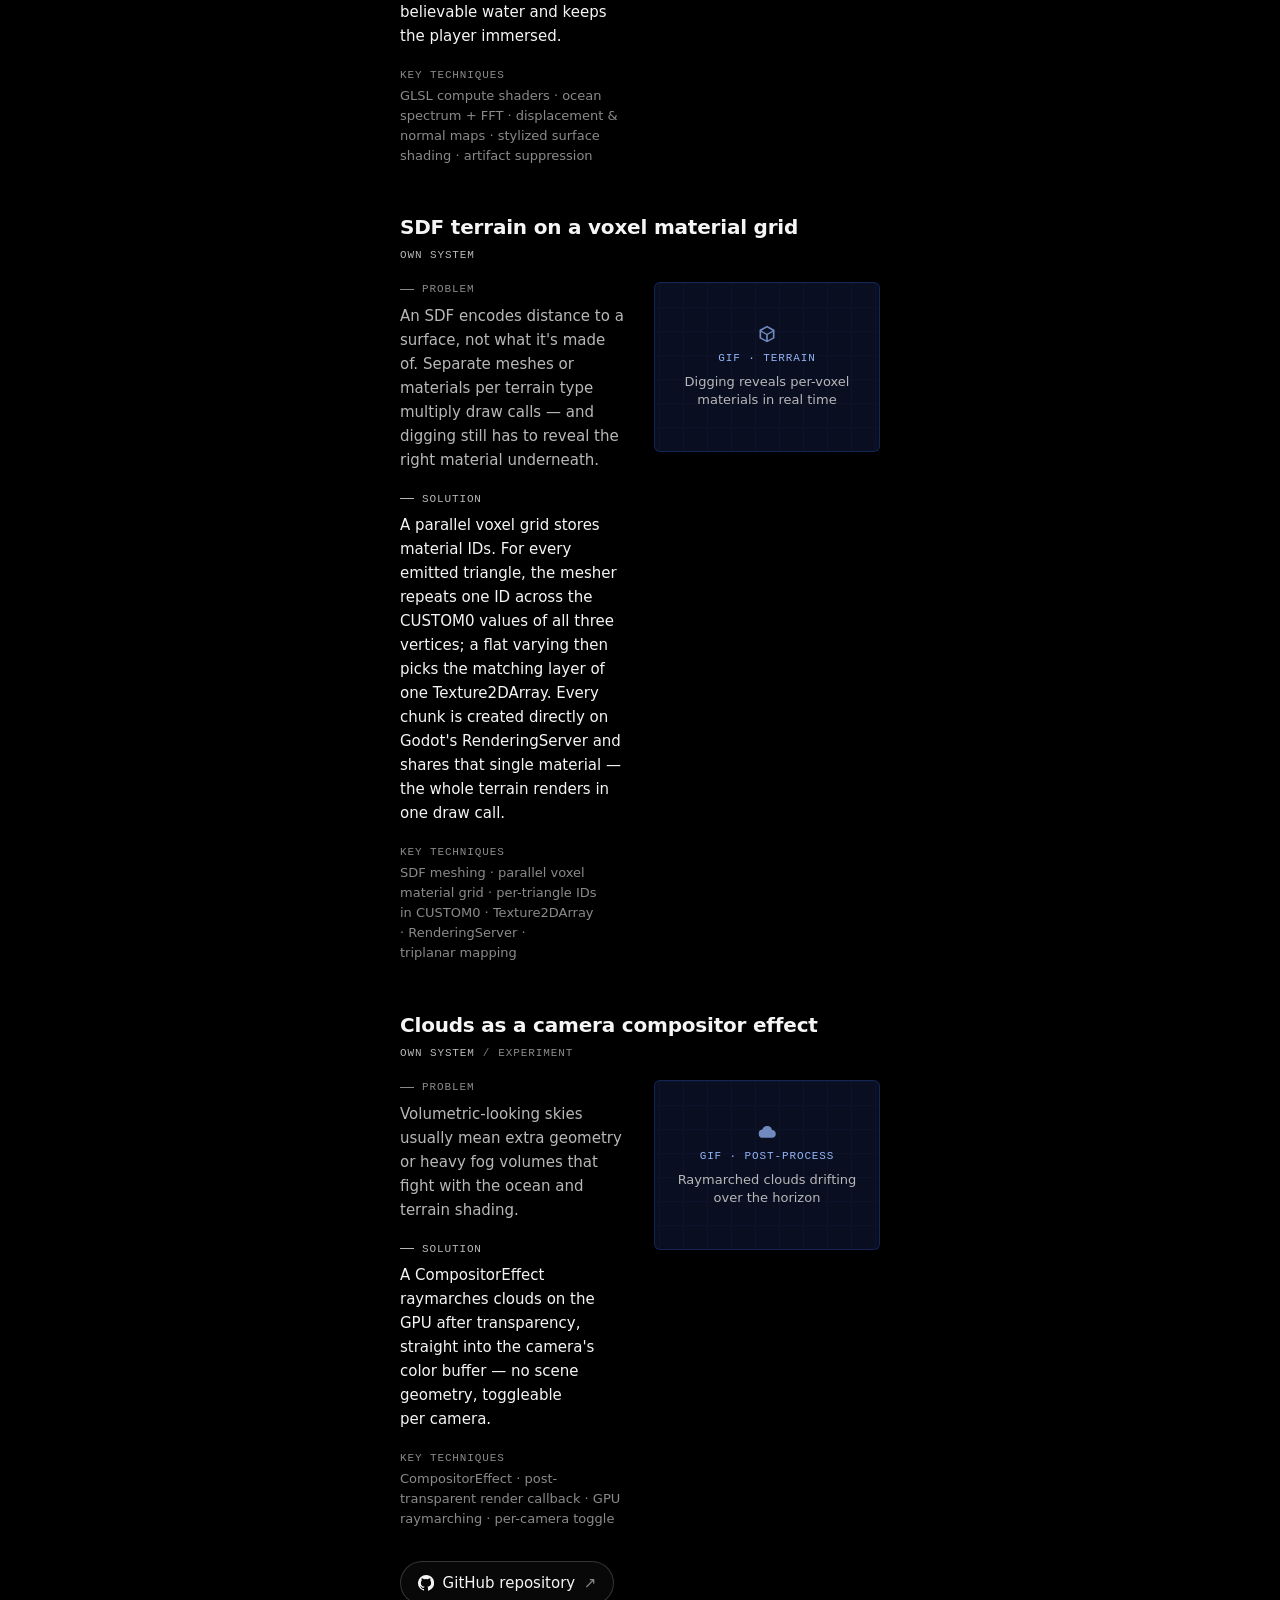
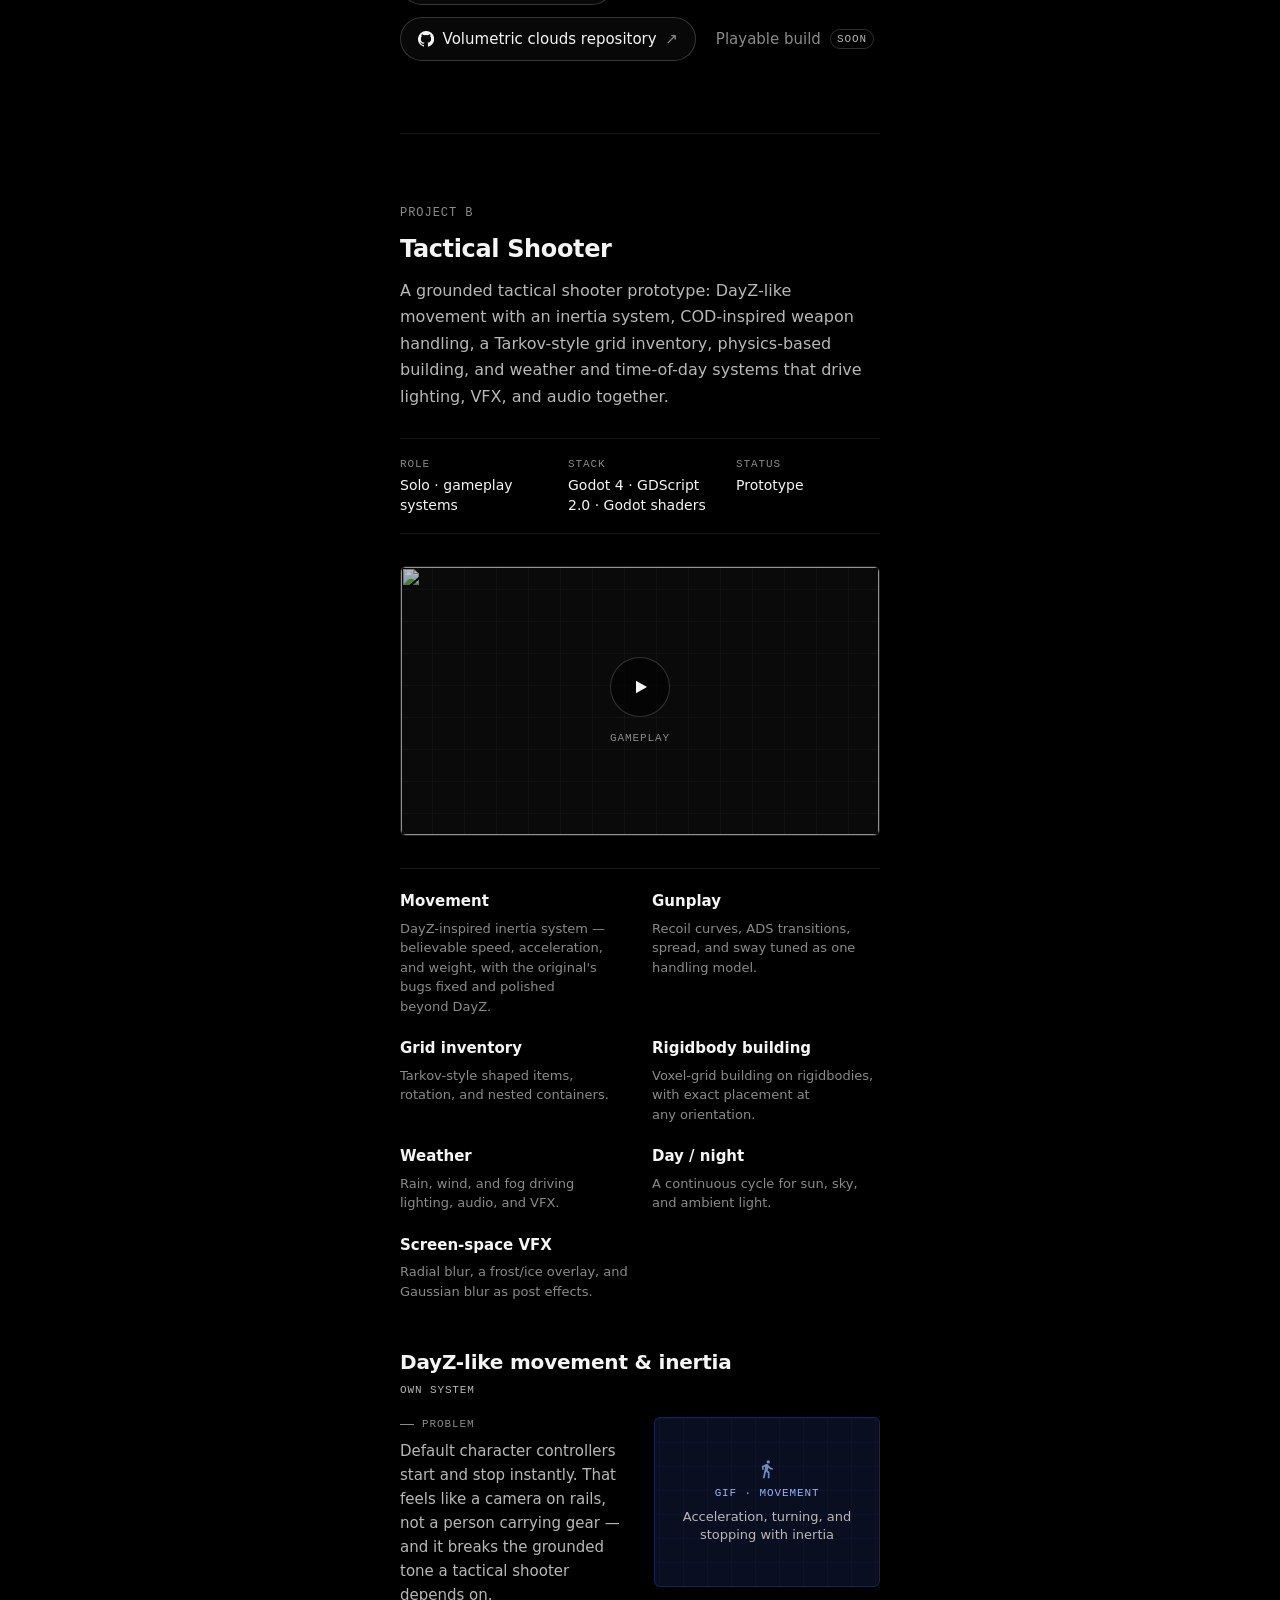
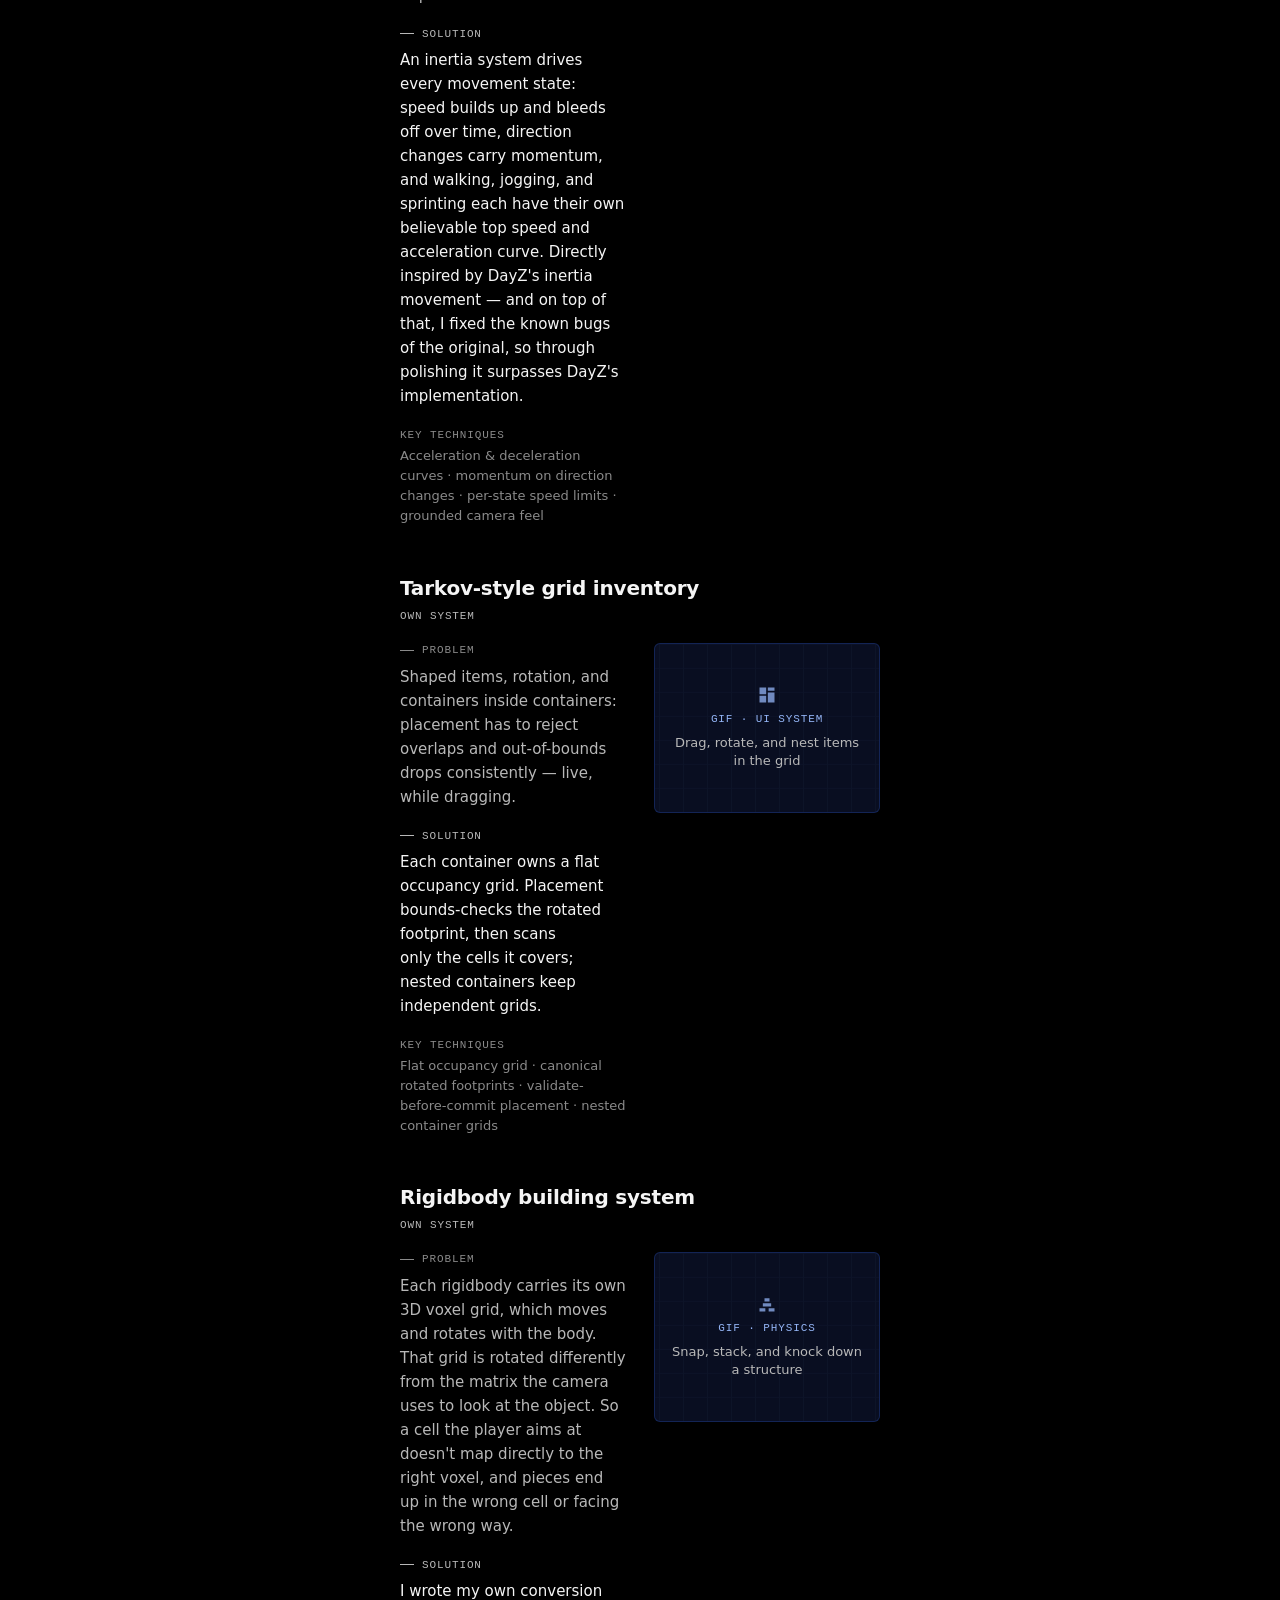
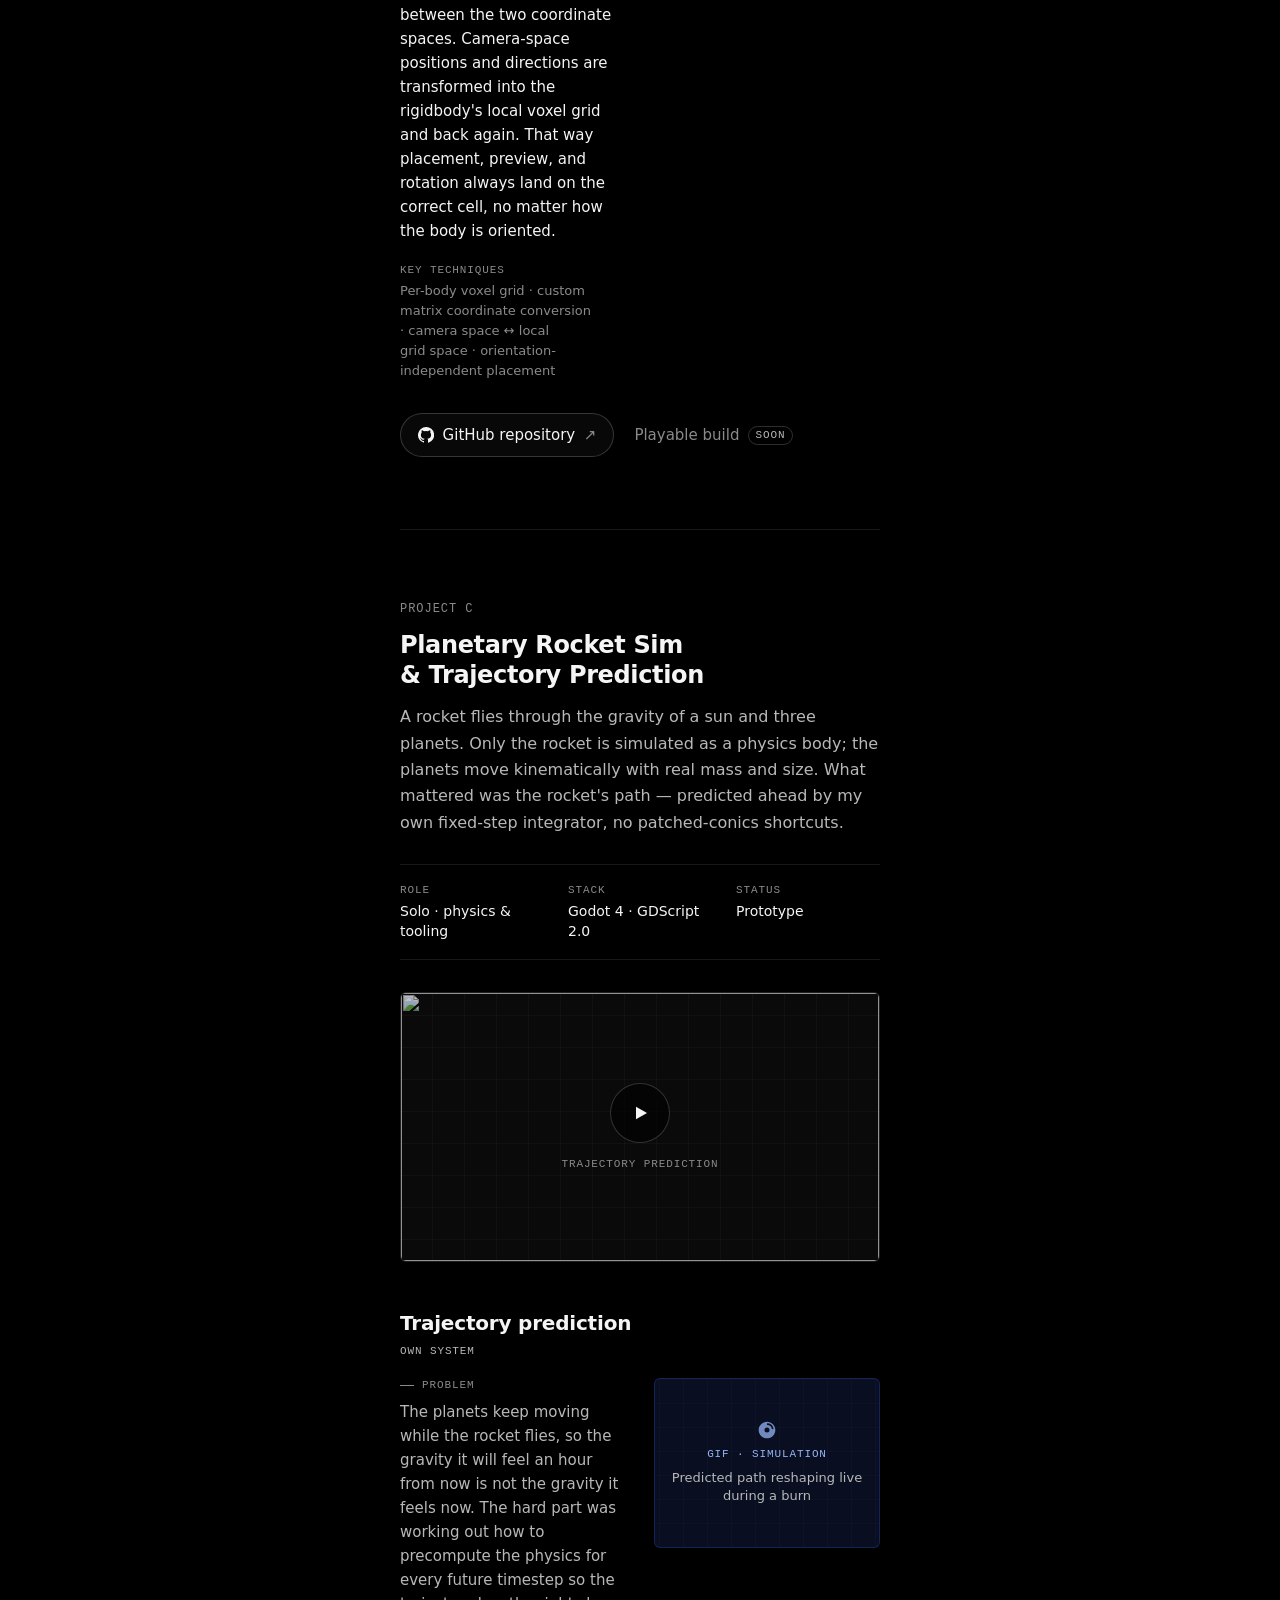
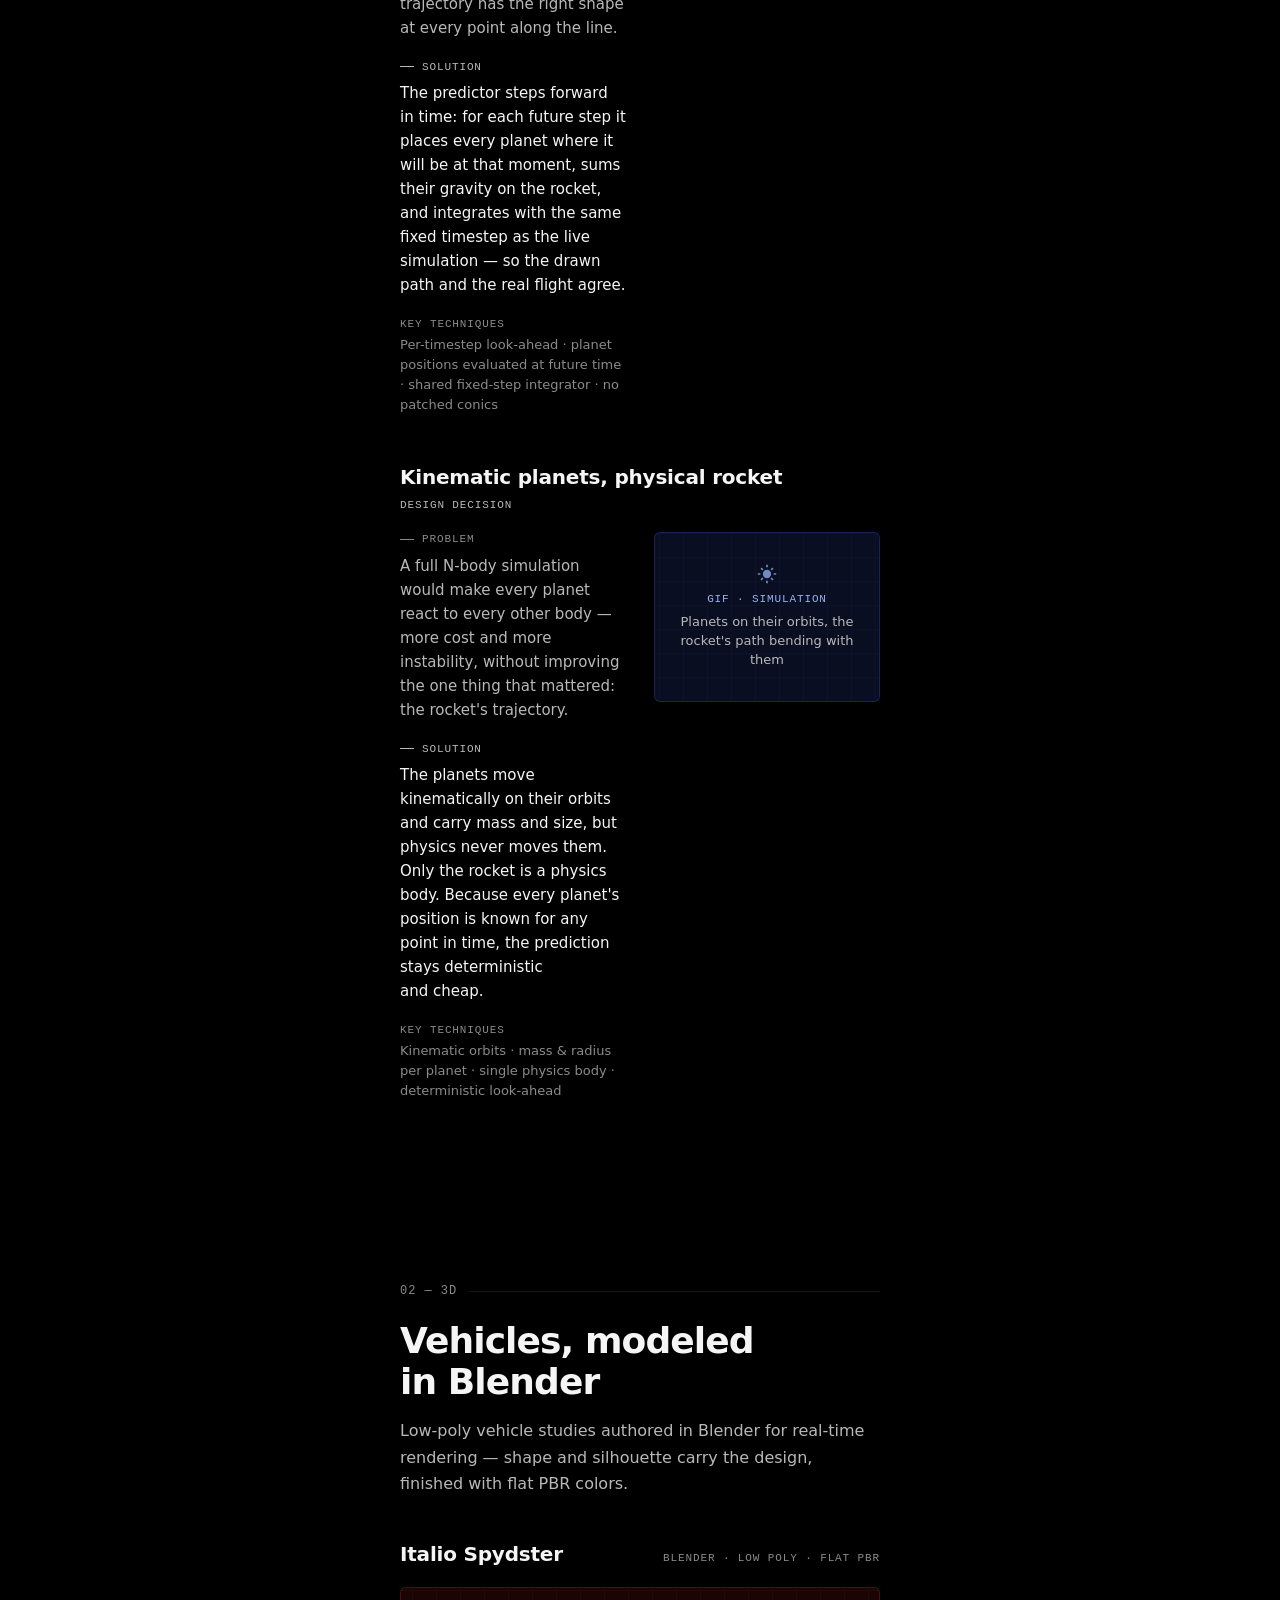
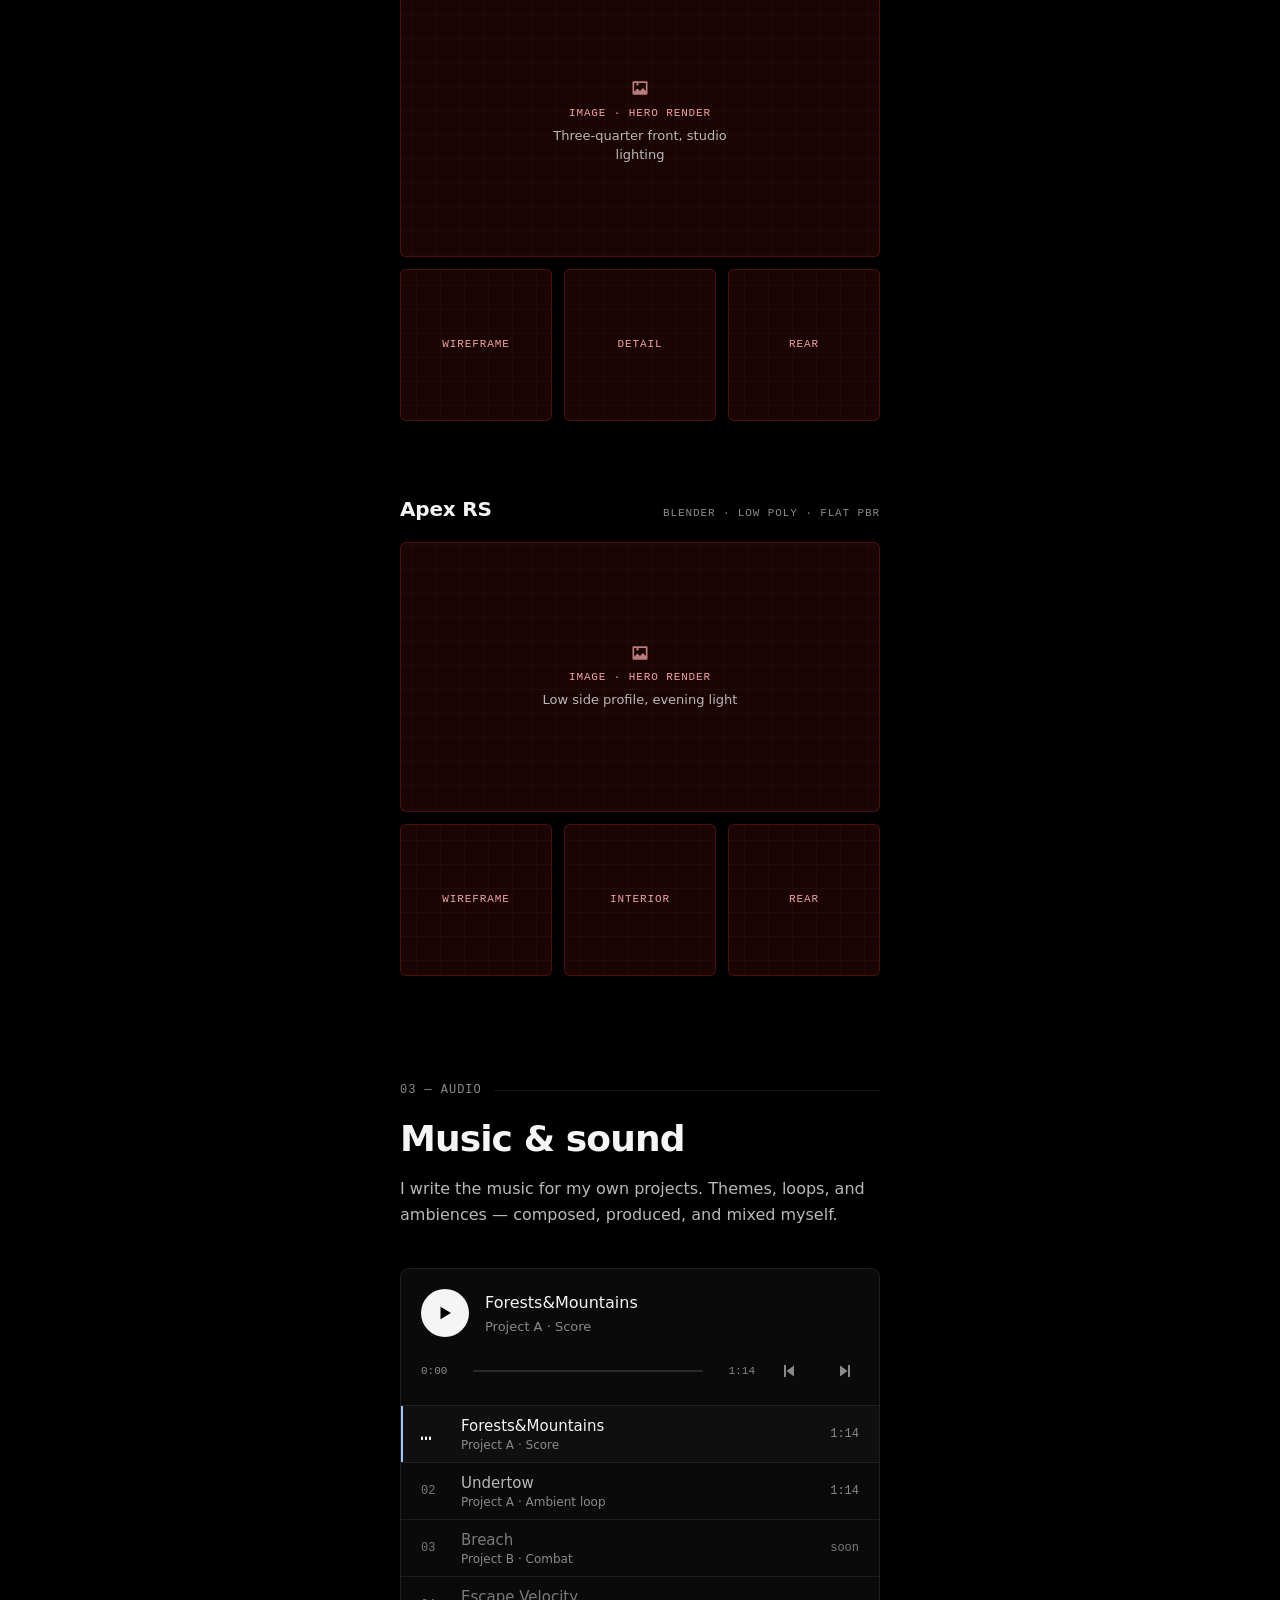
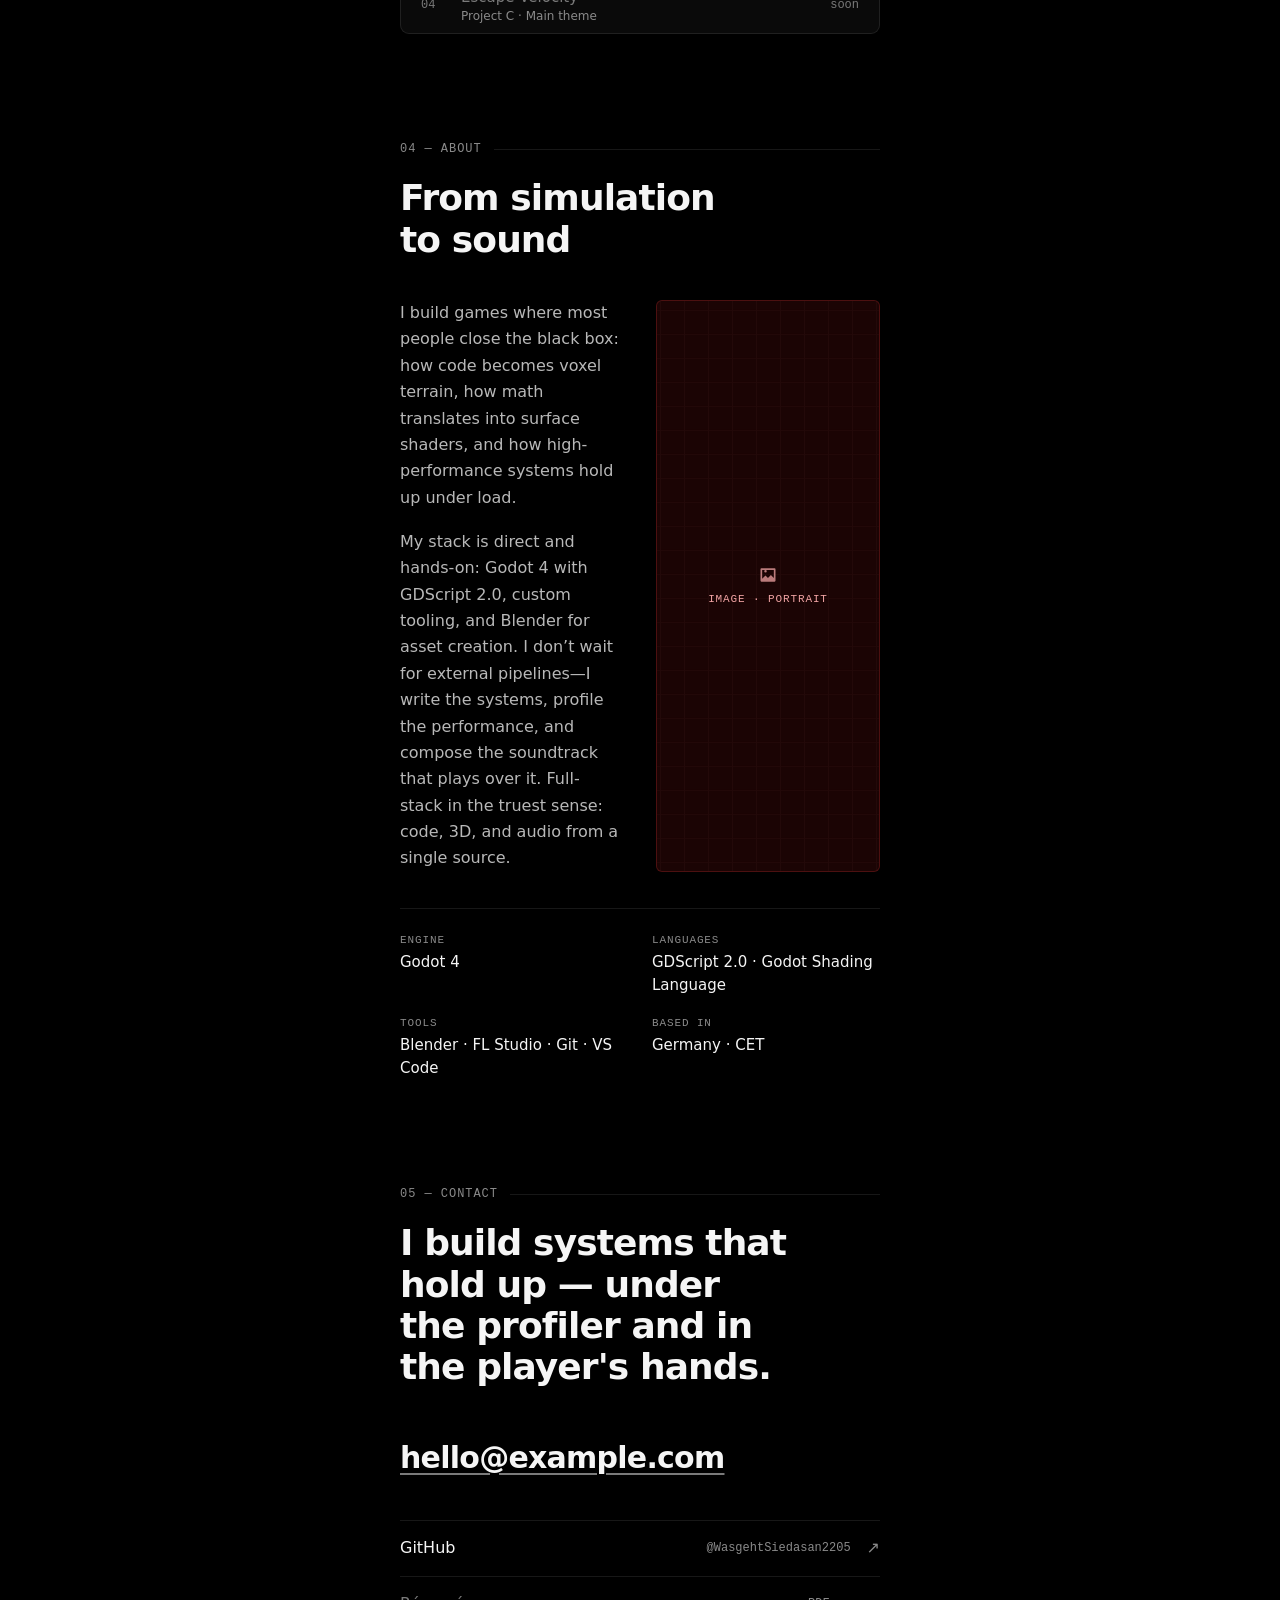
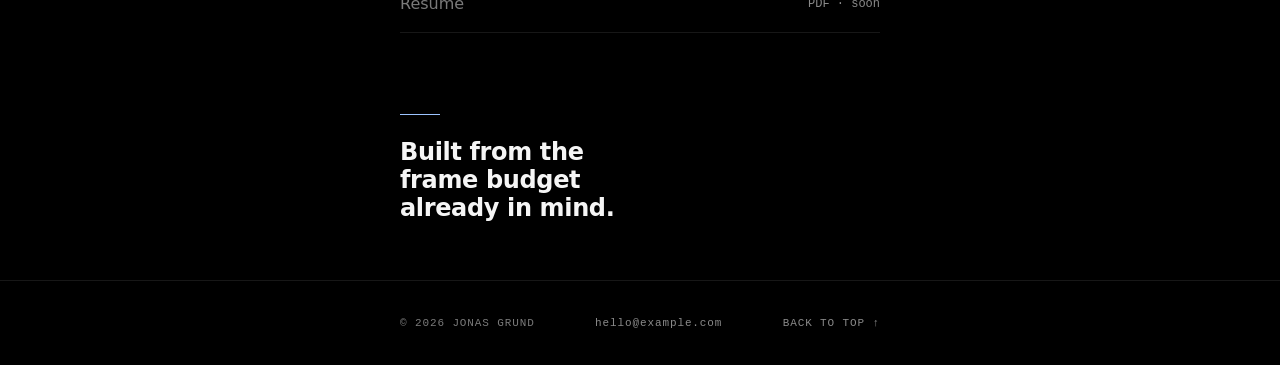
==== commit c2a48652: "Update site content and add second audio track Co-authored-by: Copilot <223556219+Copilot@users.nore" ====
--- a/index.html
+++ b/index.html
@@ -3,31 +3,31 @@
 <head>
   <meta charset="utf-8">
   <meta name="viewport" content="width=device-width, initial-scale=1, viewport-fit=cover">
-  <title>Your Name — Game Developer &amp; Systems Architect</title>
+  <title>Jonas Grund | Game Developer &amp; Systems Architect</title>
   <meta name="description" content="Godot 4 / GDScript 2.0 game developer and systems architect in Germany: voxel/SDF terrain, FFT ocean, orbital trajectory prediction, tactical gameplay systems, 3D vehicles and original music.">
   <link rel="canonical" href="https://wasgehtsiedasan2205.github.io/PortfolioWebsite/">
   <meta name="theme-color" content="#000000">
   <meta name="color-scheme" content="dark">
   <meta property="og:type" content="website">
-  <meta property="og:site_name" content="Your Name — Portfolio">
+  <meta property="og:site_name" content="Jonas Grund — Portfolio">
   <meta property="og:url" content="https://wasgehtsiedasan2205.github.io/PortfolioWebsite/">
-  <meta property="og:title" content="Your Name — Game Developer &amp; Systems Architect">
+  <meta property="og:title" content="Jonas Grund — Game Developer &amp; Systems Architect">
   <meta property="og:description" content="Godot 4 terrain, rendering, physics and gameplay systems — with problem/solution breakdowns, 3D vehicles and original music.">
   <!-- Add a 1200×630 preview once it exists (see README):
   <meta property="og:image" content="https://wasgehtsiedasan2205.github.io/PortfolioWebsite/assets/img/social-preview.jpg">
   <meta property="og:image:width" content="1200">
   <meta property="og:image:height" content="630">
-  <meta property="og:image:alt" content="Your Name — Game Developer & Systems Architect"> -->
+  <meta property="og:image:alt" content="Jonas Grund — Game Developer & Systems Architect"> -->
   <meta name="twitter:card" content="summary">
-  <link rel="icon" href="assets/icons/favicon.svg" type="image/svg+xml">
-  <link rel="stylesheet" href="assets/css/styles.css?v=9">
+  <link rel="icon" href="assets/icons/favicon.svg?v=2" type="image/svg+xml">
+  <link rel="stylesheet" href="assets/css/styles.css?v=10">
   <script>document.documentElement.classList.add("js");</script>
   <script src="assets/js/main.js?v=9" defer></script>
   <script type="application/ld+json">
   {
     "@context": "https://schema.org",
     "@type": "Person",
-    "name": "Your Name",
+    "name": "",
     "url": "https://wasgehtsiedasan2205.github.io/PortfolioWebsite/",
     "jobTitle": "Game Developer & Systems Architect",
     "address": { "@type": "PostalAddress", "addressCountry": "DE" },
@@ -41,7 +41,7 @@
 
   <header class="site-header" id="top">
     <nav class="nav wrap" aria-label="Primary">
-      <a class="nav__brand" href="#top">Your Name</a>
+      <a class="nav__brand" href="#top"></a>
       <div class="nav__links">
         <a href="#work">Work</a>
         <a href="#models">3D</a>
@@ -59,9 +59,9 @@
       <div>
         <div class="hero__layout">
           <!-- Replace the panel with:
-               <img src="assets/img/portrait.jpg" width="1280" height="720" alt="Portrait of Your Name" fetchpriority="high" decoding="async">  (16:9, e.g. 1280×720) -->
+               <img src="assets/img/portrait.jpg" width="1280" height="720" alt="Portrait of " fetchpriority="high" decoding="async">  (16:9, e.g. 1280×720) -->
           <figure class="hero__portrait hero__intro hero__intro--fade">
-            <div class="panel panel--img" role="img" aria-label="Portrait placeholder for Your Name">
+            <div class="panel panel--img" role="img" aria-label="Portrait placeholder for ">
               <div class="panel__inner">
                 <svg class="panel__icon" viewBox="0 0 24 24" aria-hidden="true"><path fill="currentColor" d="M12 12a4.5 4.5 0 1 0 0-9 4.5 4.5 0 0 0 0 9Zm0 2c-4.4 0-8 2.2-8 5v2h16v-2c0-2.8-3.6-5-8-5Z"/></svg>
                 <span class="panel__kind">Portrait</span>
@@ -70,12 +70,11 @@
           </figure>
 
           <div class="hero__text">
-            <p class="status hero__intro hero__intro--fade" style="--i:1"><span class="status__dot" aria-hidden="true"></span>Open to gameplay &amp; systems roles · Germany · Remote</p>
-            <h1 class="hero__name hero__intro" id="hero-name" style="--i:2">Your Name</h1>
-            <p class="hero__headline hero__intro" style="--i:3">Game developer &amp; systems architect. I build the systems a world runs on — and how it looks, plays, and sounds.</p>
-            <p class="hero__lede hero__intro hero__intro--fade" style="--i:4">In Godot&nbsp;4 and GDScript&nbsp;2.0 I build voxel/SDF terrain, an FFT ocean, orbital trajectory prediction, and tactical gameplay — then profile them against the frame budget. I also make the 3D models and write the music.</p>
-
-            <ul class="disciplines hero__intro hero__intro--fade" style="--i:5" aria-label="Disciplines">
+            <h1 class="hero__name hero__intro" id="hero-name" style="--i:1">Jonas Grund</h1>
+            <p class="hero__headline hero__intro" style="--i:2">Game developer &amp; systems architect. I build the systems a world runs on — and how it looks, plays, and sounds.</p>
+            <p class="hero__lede hero__intro hero__intro--fade" style="--i:3">In Godot&nbsp;4 and GDScript&nbsp;2.0 I build voxel/SDF terrain, an FFT ocean, orbital trajectory prediction, and tactical gameplay — then profile them against the frame budget. I also make the 3D models and write the music.</p>
+
+            <ul class="disciplines hero__intro hero__intro--fade" style="--i:4" aria-label="Disciplines">
               <li>Graphics</li>
               <li>Gameplay</li>
               <li>Optimization</li>
@@ -83,7 +82,7 @@
               <li>Design</li>
             </ul>
 
-            <div class="actions hero__intro hero__intro--fade" style="--i:6">
+            <div class="actions hero__intro hero__intro--fade" style="--i:5">
               <a class="btn btn--solid" href="#work">Selected work
                 <svg viewBox="0 0 16 16" aria-hidden="true"><path fill="currentColor" d="M7.25 2h1.5v8.6l3.2-3.2 1.05 1.06L8 13.5 2.99 8.46 4.05 7.4l3.2 3.2V2Z"/></svg>
               </a>
@@ -239,13 +238,13 @@
         </div>
 
         <ul class="features reveal" aria-label="Feature set">
-          <li class="feature"><h4>Movement</h4><p>DayZ-like inertia system — believable speed, acceleration, and weight.</p></li>
+          <li class="feature"><h4>Movement</h4><p>DayZ-inspired inertia system — believable speed, acceleration, and weight, with the original's bugs fixed and polished beyond DayZ.</p></li>
           <li class="feature"><h4>Gunplay</h4><p>Recoil curves, ADS transitions, spread, and sway tuned as one handling model.</p></li>
           <li class="feature"><h4>Grid inventory</h4><p>Tarkov-style shaped items, rotation, and nested containers.</p></li>
-          <li class="feature"><h4>Rigidbody building</h4><p>Physics-driven placement with snapping and stable stacking.</p></li>
+          <li class="feature"><h4>Rigidbody building</h4><p>Voxel-grid building on rigidbodies, with exact placement at any orientation.</p></li>
           <li class="feature"><h4>Weather</h4><p>Rain, wind, and fog driving lighting, audio, and VFX.</p></li>
           <li class="feature"><h4>Day / night</h4><p>A continuous cycle for sun, sky, and ambient light.</p></li>
-          <li class="feature"><h4>Screen-space VFX</h4><p>Hits, rain on the lens, and suppression feedback as post effects.</p></li>
+          <li class="feature"><h4>Screen-space VFX</h4><p>Radial blur, a frost/ice overlay, and Gaussian blur as post effects.</p></li>
         </ul>
 
         <div class="cases">
@@ -257,7 +256,7 @@
             <div class="case__body">
               <div class="ps">
                 <div class="ps__item"><span class="ps__label">Problem</span><p>Default character controllers start and stop instantly. That feels like a camera on rails, not a person carrying gear — and it breaks the grounded tone a tactical shooter depends on.</p></div>
-                <div class="ps__item ps__item--solution"><span class="ps__label">Solution</span><p>An inertia system drives every movement state: speed builds up and bleeds off over time, direction changes carry momentum, and walking, jogging, and sprinting each have their own believable top speed and acceleration curve.</p></div>
+                <div class="ps__item ps__item--solution"><span class="ps__label">Solution</span><p>An inertia system drives every movement state: speed builds up and bleeds off over time, direction changes carry momentum, and walking, jogging, and sprinting each have their own believable top speed and acceleration curve. Directly inspired by DayZ's inertia movement — and on top of that, I fixed the known bugs of the original, so through polishing it surpasses DayZ's implementation.</p></div>
                 <p class="ps__keys"><span>Key techniques</span> Acceleration &amp; deceleration curves · momentum on direction changes · per-state speed limits · grounded camera feel</p>
               </div>
               <figure class="panel panel--gif" role="img" aria-label="Animated preview placeholder: character accelerating, turning, and stopping with inertia">
@@ -298,9 +297,9 @@
             </div>
             <div class="case__body">
               <div class="ps">
-                <div class="ps__item"><span class="ps__label">Problem</span><p>Fully simulated building pieces jitter, drift, and become expensive once players stack dozens of them.</p></div>
-                <div class="ps__item ps__item--solution"><span class="ps__label">Solution</span><p>Pieces snap to sockets, stay dynamic while settling, and sleep at rest. Disturbances wake only the affected bodies — idle cost drops without losing physical interaction.</p></div>
-                <p class="ps__keys"><span>Key techniques</span> Socket snapping · physics settling · sleep at rest · wake on disturbance</p>
+                <div class="ps__item"><span class="ps__label">Problem</span><p>Each rigidbody carries its own 3D voxel grid, which moves and rotates with the body. That grid is rotated differently from the matrix the camera uses to look at the object. So a cell the player aims at doesn't map directly to the right voxel, and pieces end up in the wrong cell or facing the wrong way.</p></div>
+                <div class="ps__item ps__item--solution"><span class="ps__label">Solution</span><p>I wrote my own conversion between the two coordinate spaces. Camera-space positions and directions are transformed into the rigidbody's local voxel grid and back again. That way placement, preview, and rotation always land on the correct cell, no matter how the body is oriented.</p></div>
+                <p class="ps__keys"><span>Key techniques</span> Per-body voxel grid · custom matrix coordinate conversion · camera space ↔ local grid space · orientation-independent placement</p>
               </div>
               <figure class="panel panel--gif" role="img" aria-label="Animated preview placeholder: building and collapsing a structure">
                 <div class="panel__inner">
@@ -400,15 +399,15 @@
       <header class="section-head reveal">
         <p class="label">02 — 3D</p>
         <h2 class="section-title" id="models-title">Vehicles, modeled in Blender</h2>
-        <!-- TODO(owner): add LOD0 triangle counts, material slots and texture resolution per vehicle. -->
-        <p class="section-intro">Hard-surface vehicle studies authored in Blender for real-time rendering, with PBR materials and baked detail.</p>
+        <!-- TODO(owner): add triangle counts and material slots per vehicle. -->
+        <p class="section-intro">Low-poly vehicle studies authored in Blender for real-time rendering — shape and silhouette carry the design, finished with flat PBR colors.</p>
       </header>
 
       <div class="vehicles">
         <article class="vehicle reveal" aria-labelledby="v1-title">
           <div class="vehicle__head">
             <h3 class="vehicle__title" id="v1-title">Italio Spydster</h3>
-            <p class="vehicle__sub">Blender · hard-surface</p>
+            <p class="vehicle__sub">Blender · low poly · flat PBR</p>
           </div>
           <div class="gallery">
             <figure class="panel panel--img" role="img" aria-label="Image placeholder: Italio Spydster hero render">
@@ -429,7 +428,7 @@
         <article class="vehicle reveal" aria-labelledby="v2-title">
           <div class="vehicle__head">
             <h3 class="vehicle__title" id="v2-title">Apex RS</h3>
-            <p class="vehicle__sub">Blender · hard-surface</p>
+            <p class="vehicle__sub">Blender · low poly · flat PBR</p>
           </div>
           <div class="gallery">
             <figure class="panel panel--img" role="img" aria-label="Image placeholder: Apex RS hero render">
@@ -505,15 +504,22 @@
         <p class="label">04 — About</p>
         <h2 class="section-title" id="about-title">From simulation to sound</h2>
       </header>
-      <div class="prose reveal">
-        <p>I'm a game developer who likes the parts most people treat as black boxes: how terrain becomes triangles, how a wave becomes a normal, how three planets decide where a rocket ends up.</p>
-        <p>I work in Godot&nbsp;4 with GDScript&nbsp;2.0 and validate systems with profiler captures, regression scenes, and hands-on tuning. When a system holds up, I model its assets in Blender and write the music that plays over it.</p>
+      <div class="about">
+        <div class="prose reveal">
+          <p>I build games where most people close the black box: how code becomes voxel terrain, how math translates into surface shaders, and how high-performance systems hold up under load.</p>
+          <p>My stack is direct and hands-on: Godot&nbsp;4 with GDScript&nbsp;2.0, custom tooling, and Blender for asset creation. I don’t wait for external pipelines—I write the systems, profile the performance, and compose the soundtrack that plays over it. Full-stack in the truest sense: code, 3D, and audio from a single source.</p>
+        </div>
+        <figure class="panel panel--img panel--portrait about__media reveal" role="img" aria-label="Image placeholder: portrait photo">
+          <div class="panel__inner">
+            <svg class="panel__icon" viewBox="0 0 24 24" aria-hidden="true"><path fill="currentColor" d="M4 4h16a1 1 0 0 1 1 1v14a1 1 0 0 1-1 1H4a1 1 0 0 1-1-1V5a1 1 0 0 1 1-1Zm1 2v10.6l4-4 3 3 3.5-3.5L19 15.6V6H5Zm4 3a1.5 1.5 0 1 0 0-3 1.5 1.5 0 0 0 0 3Z"/></svg>
+            <span class="panel__kind">Image · Portrait</span>
+          </div>
+        </figure>
       </div>
       <dl class="facts reveal">
         <div><dt>Engine</dt><dd>Godot 4</dd></div>
         <div><dt>Languages</dt><dd>GDScript 2.0 · Godot Shading Language</dd></div>
-        <div><dt>Tools</dt><dd>Blender · DAW · Git</dd></div>
-        <div><dt>Open to</dt><dd>Gameplay · Systems · Technical art</dd></div>
+        <div><dt>Tools</dt><dd>Blender · FL Studio · Git · VS Code</dd></div>
         <div><dt>Based in</dt><dd>Germany · CET</dd></div>
       </dl>
     </section>
@@ -522,7 +528,7 @@
     <section class="section wrap" id="contact" aria-labelledby="contact-title">
       <header class="section-head reveal">
         <p class="label">05 — Contact</p>
-        <h2 class="section-title" id="contact-title">Let's build systems that hold up — under the profiler and in the player's hands.</h2>
+        <h2 class="section-title" id="contact-title">I build systems that hold up — under the profiler and in the player's hands.</h2>
       </header>
       <div class="reveal">
         <a class="contact__mail" href="mailto:hello@example.com">hello@example.com</a>
@@ -532,13 +538,13 @@
           <span class="is-soon"><span>Résumé</span><span>PDF · soon</span></span>
         </nav>
       </div>
-      <p class="contact__coda reveal">Built from the frame budget up.</p>
+      <p class="contact__coda reveal">Built from the frame budget already in mind.</p>
     </section>
   </main>
 
   <footer class="site-footer">
     <div class="wrap">
-      <span>© <span data-year>2026</span> Your Name</span>
+      <span>© <span data-year>2026</span> Jonas Grund</span>
       <a href="mailto:hello@example.com">hello@example.com</a>
       <a href="#top">Back to top ↑</a>
     </div>
--- a/assets/css/styles.css
+++ b/assets/css/styles.css
@@ -255,35 +255,7 @@
   border-radius: var(--radius);
 }
 
-.status {
-  display: inline-flex;
-  align-items: center;
-  gap: 0.6rem;
-  color: var(--fg-3);
-  font: var(--label-md);
-  letter-spacing: var(--label-track);
-  text-transform: uppercase;
-}
-.status__dot {
-  position: relative;
-  flex: none;
-  width: 6px;
-  height: 6px;
-  border-radius: 50%;
-  background: #7ee2a8;
-}
-.status__dot::after {
-  content: "";
-  position: absolute;
-  inset: -4px;
-  border-radius: 50%;
-  border: 1px solid #7ee2a8;
-  opacity: 0;
-  animation: ping 2.8s var(--ease-out) 0.8s 4;
-}
-
 .hero__name {
-  margin-top: 1.25rem;
   font-size: var(--step-hero);
   font-weight: 700;
   line-height: 0.98;
@@ -938,6 +910,22 @@
 }
 
 /* 11. Bio / Contact / Footer ----------------------------------------------- */
+.panel--portrait { aspect-ratio: 9 / 16; }
+
+.about {
+  display: grid;
+  gap: 2rem;
+}
+.about__media { width: min(100%, 14rem); }
+
+@media (min-width: 40rem) {
+  .about {
+    grid-template-columns: repeat(2, minmax(0, 1fr));
+    align-items: stretch;
+  }
+  .about__media { width: 100%; aspect-ratio: auto; }
+}
+
 .facts {
   display: grid;
   grid-template-columns: repeat(auto-fit, minmax(10rem, 1fr));
@@ -1050,10 +1038,6 @@
 
 @keyframes rise { from { transform: translate3d(0, 0.75rem, 0); } to { transform: none; } }
 @keyframes rise-fade { from { opacity: 0; transform: translate3d(0, 0.75rem, 0); } to { opacity: 1; transform: none; } }
-@keyframes ping {
-  0% { transform: scale(0.6); opacity: 0.8; }
-  80%, 100% { transform: scale(1.8); opacity: 0; }
-}
 @keyframes spin { to { transform: rotate(1turn); } }
 @keyframes eq {
   from { transform: scaleY(0.25); }
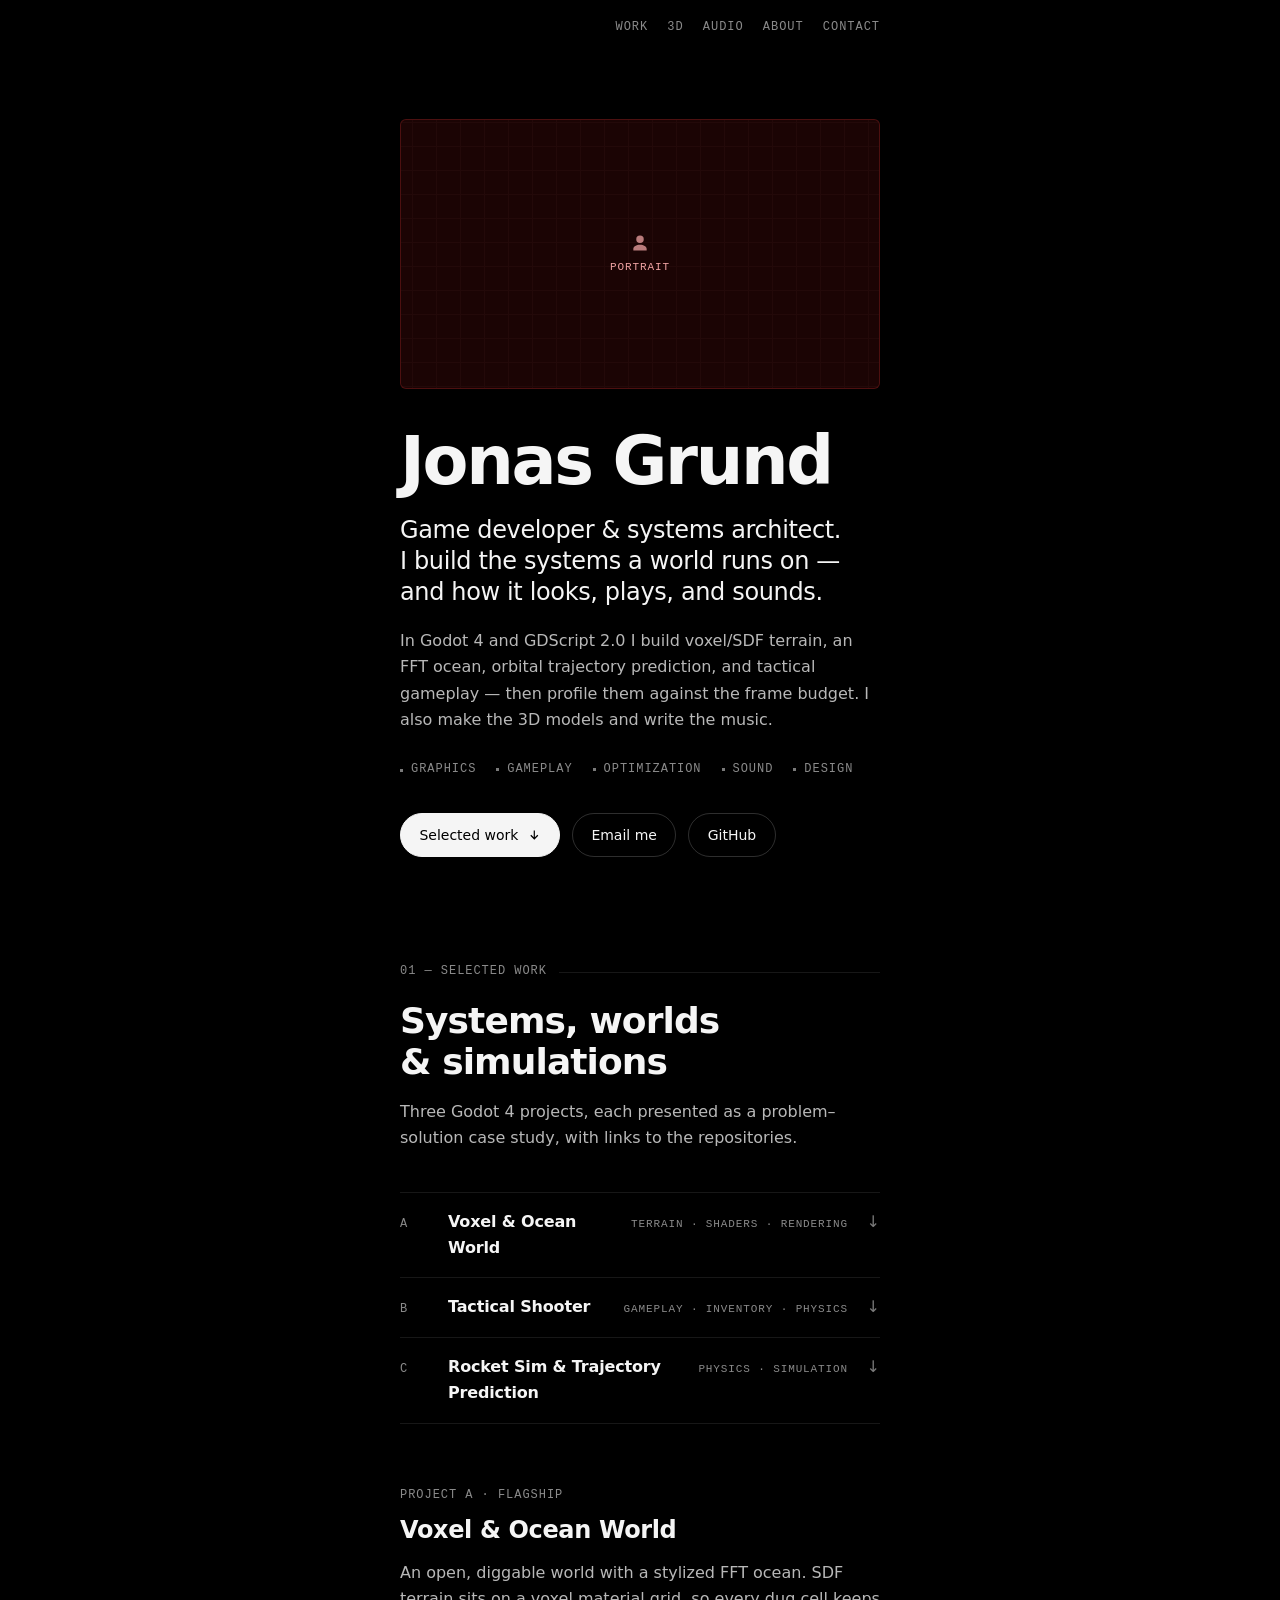
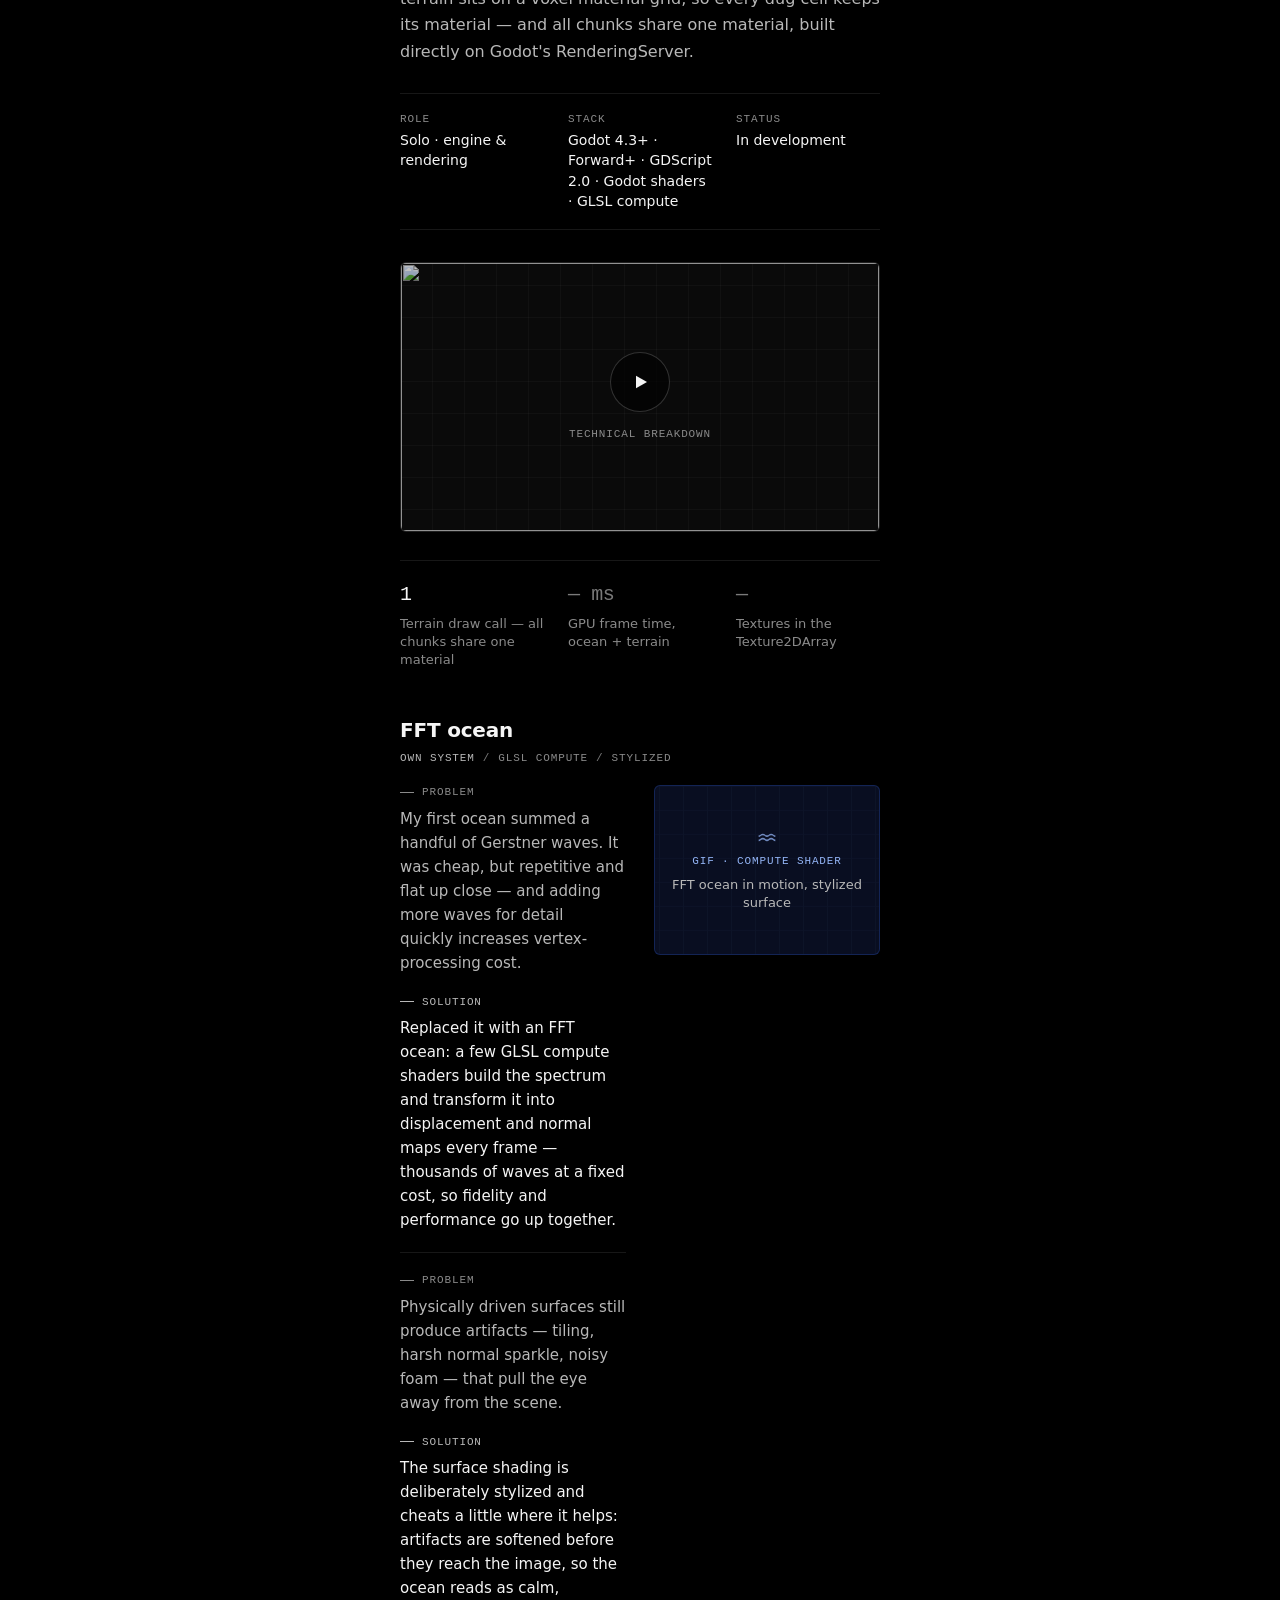
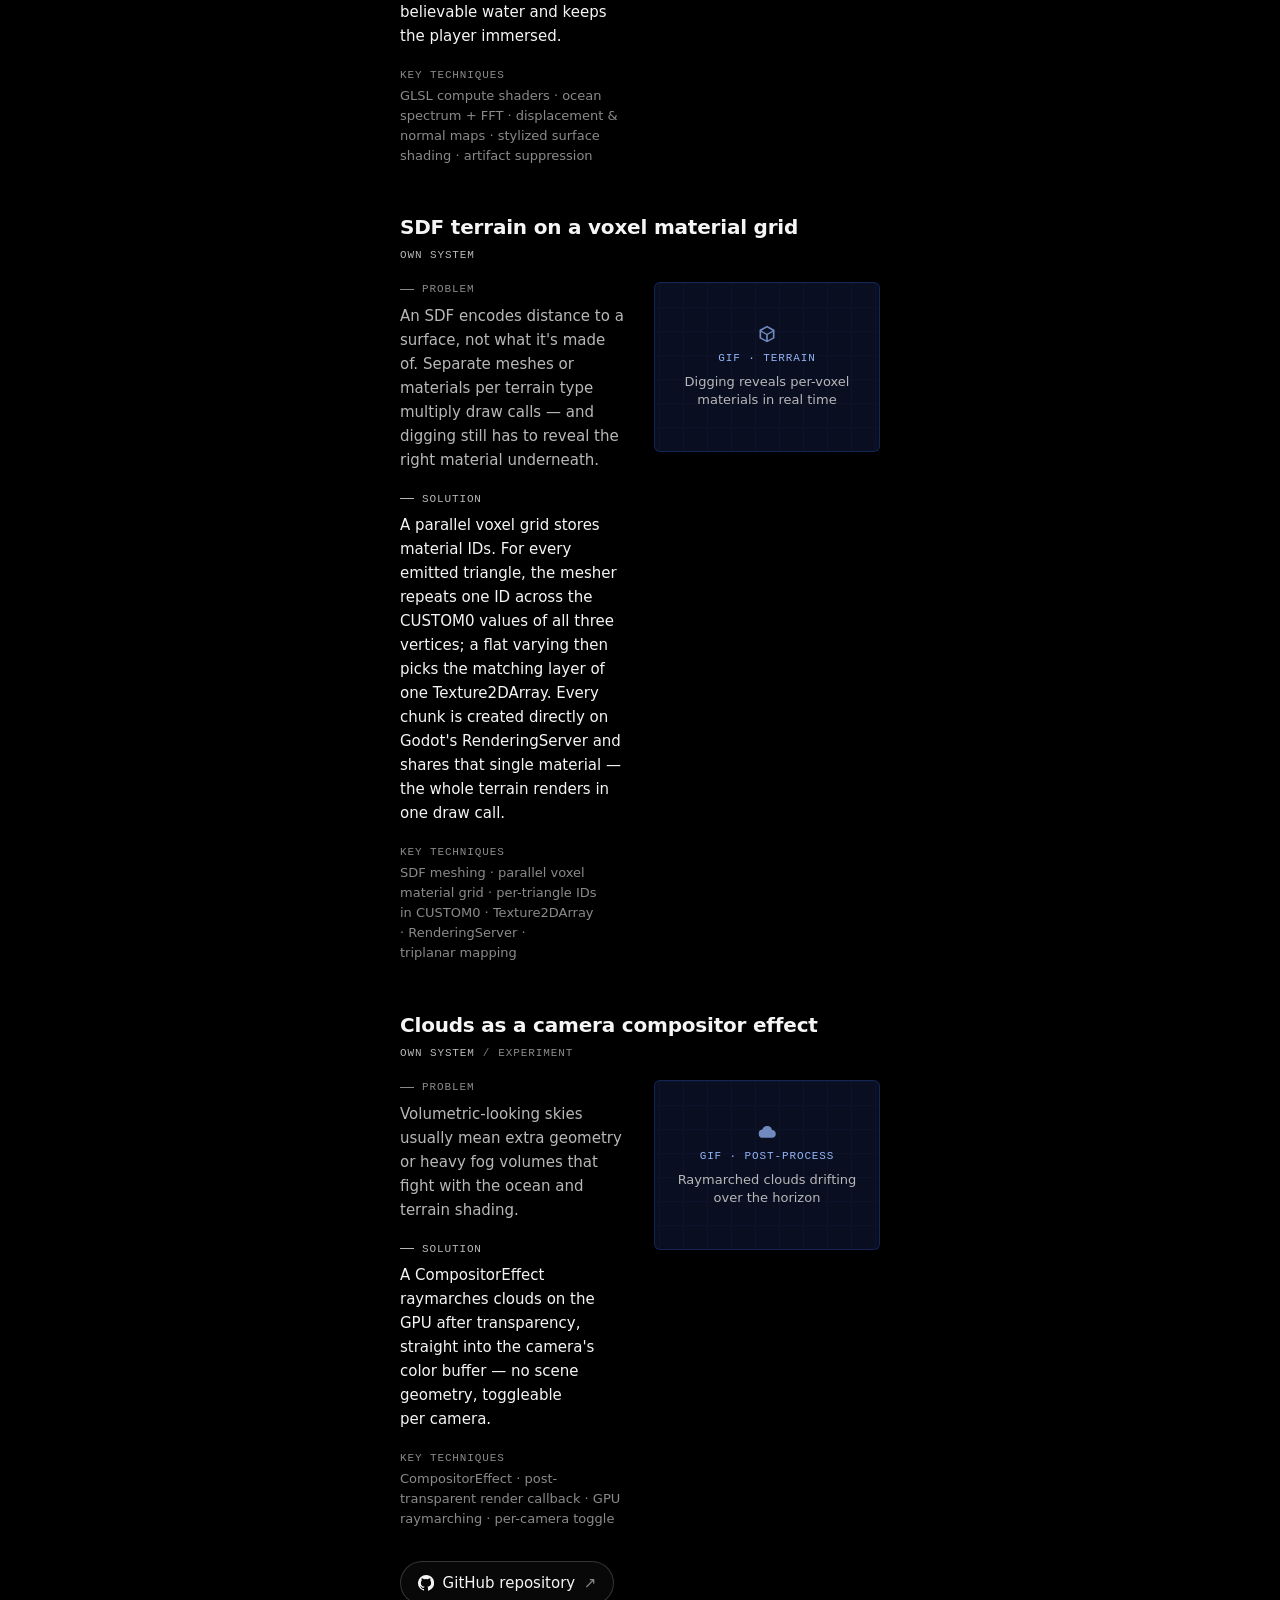
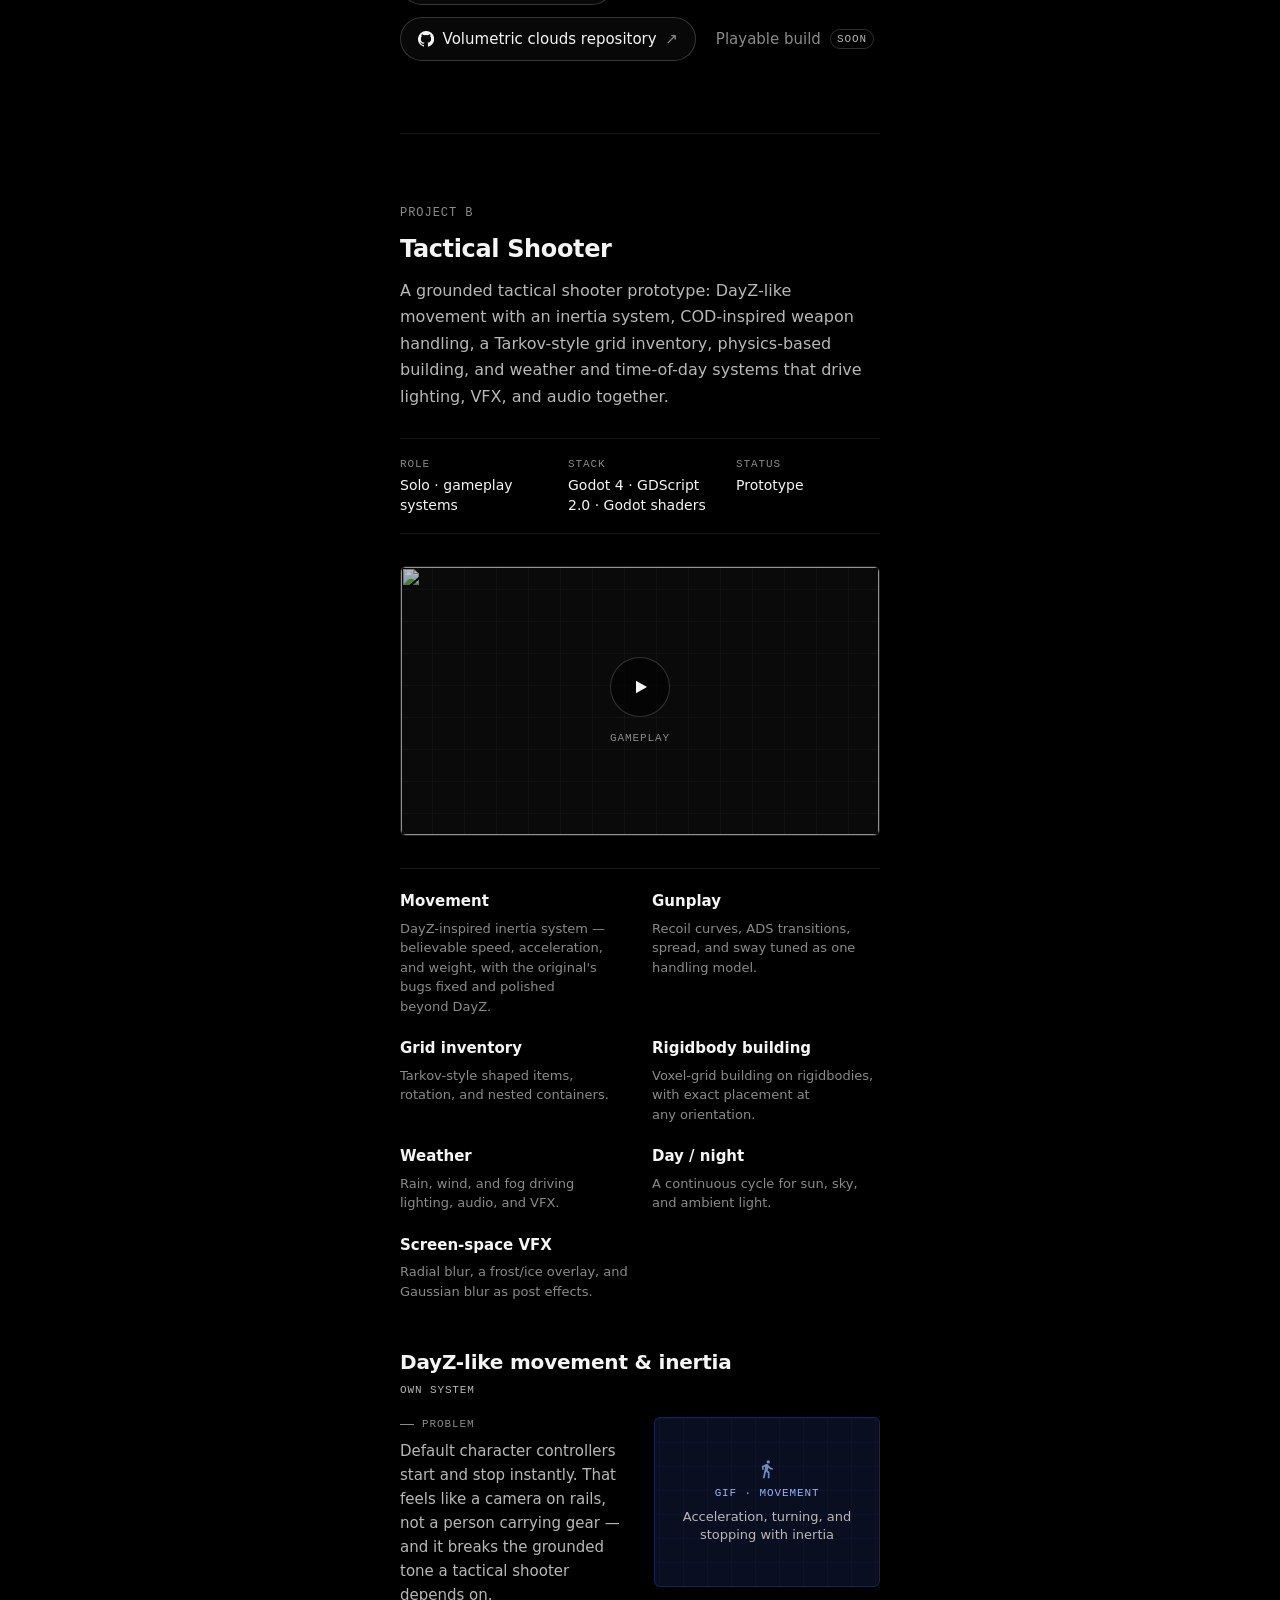
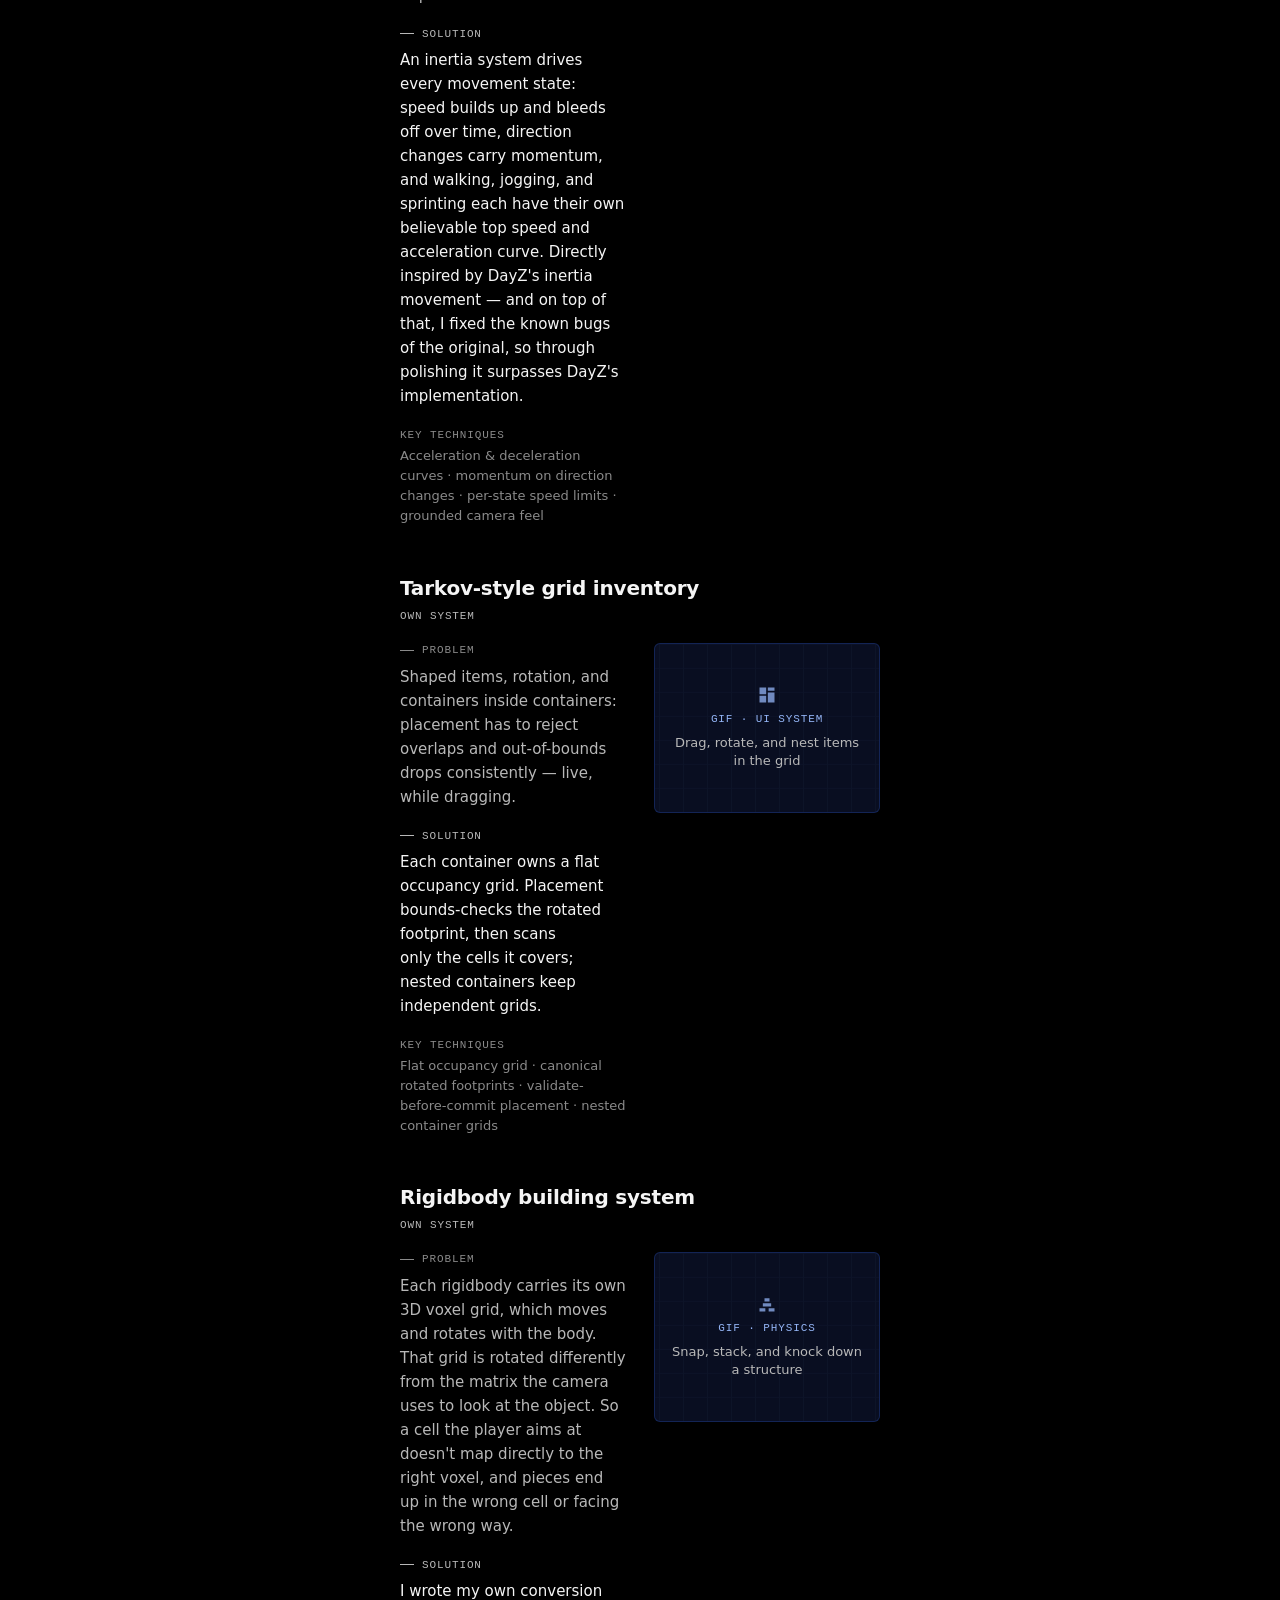
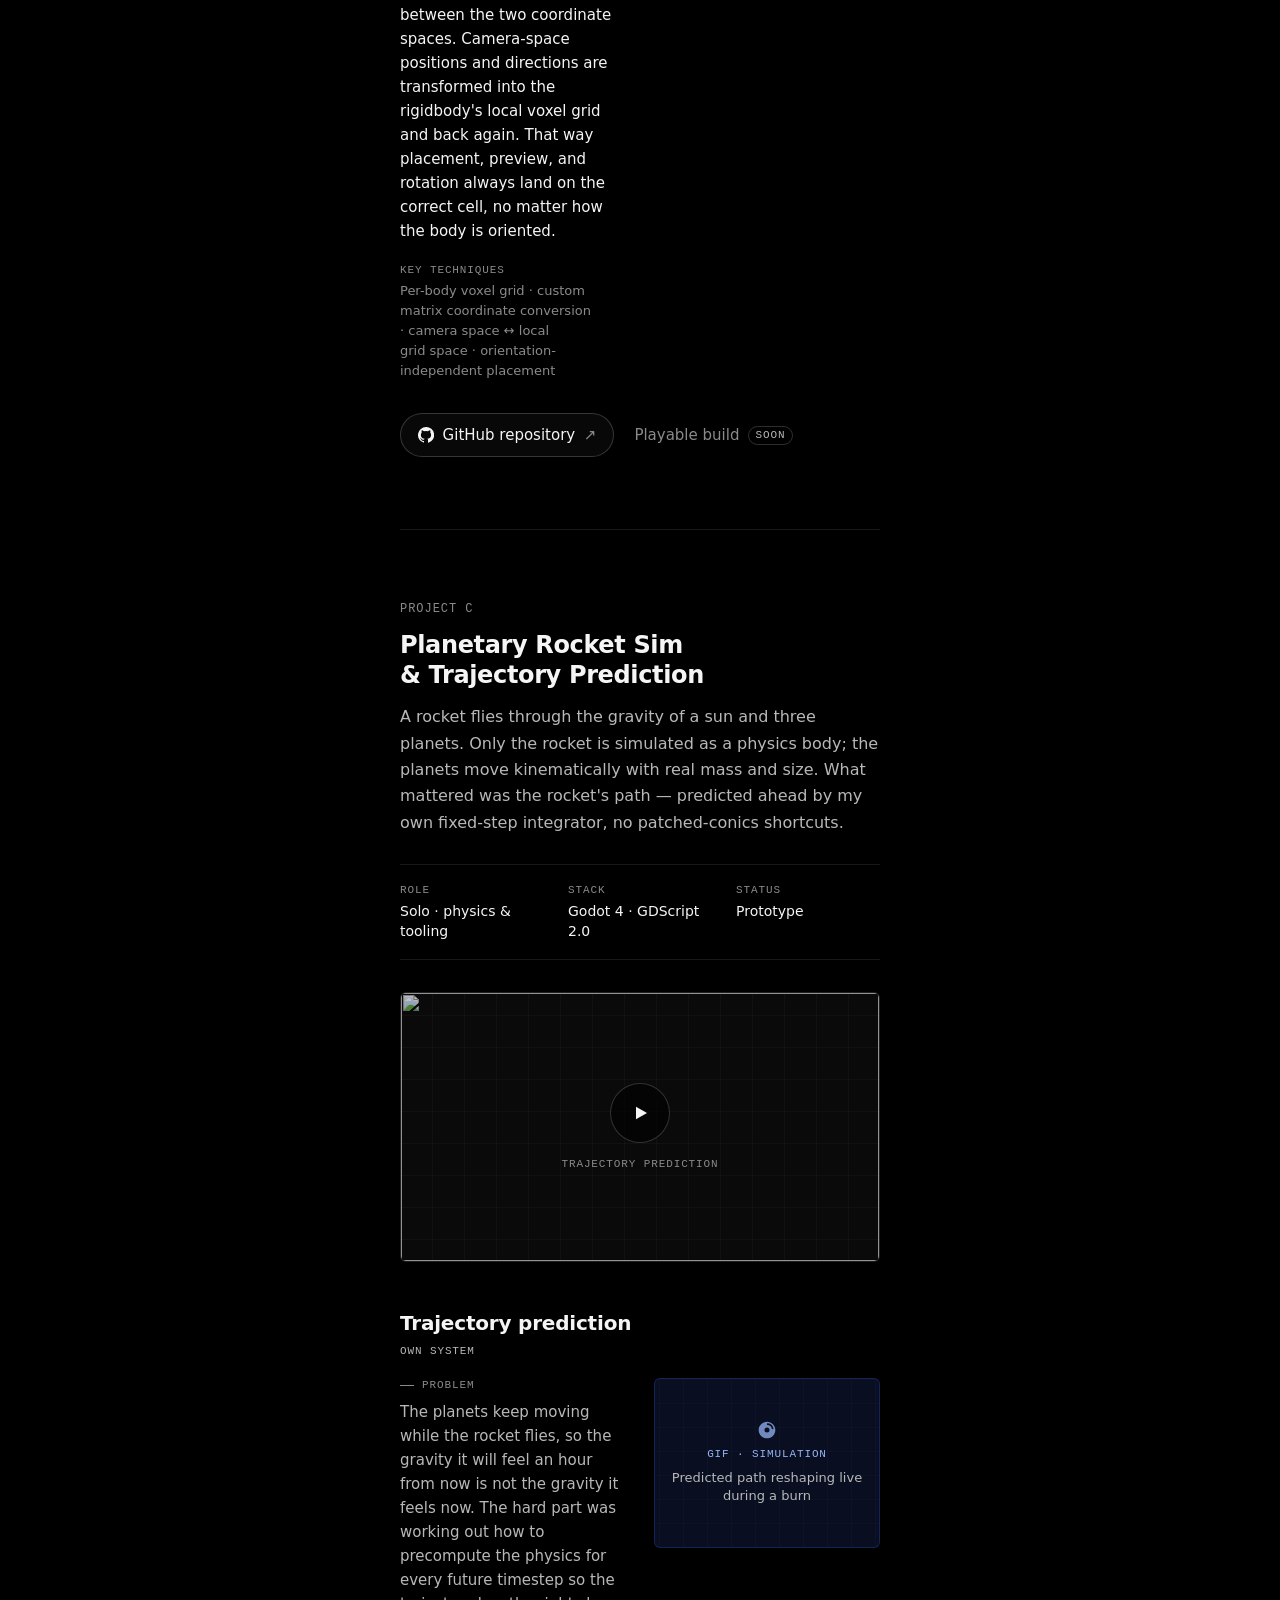
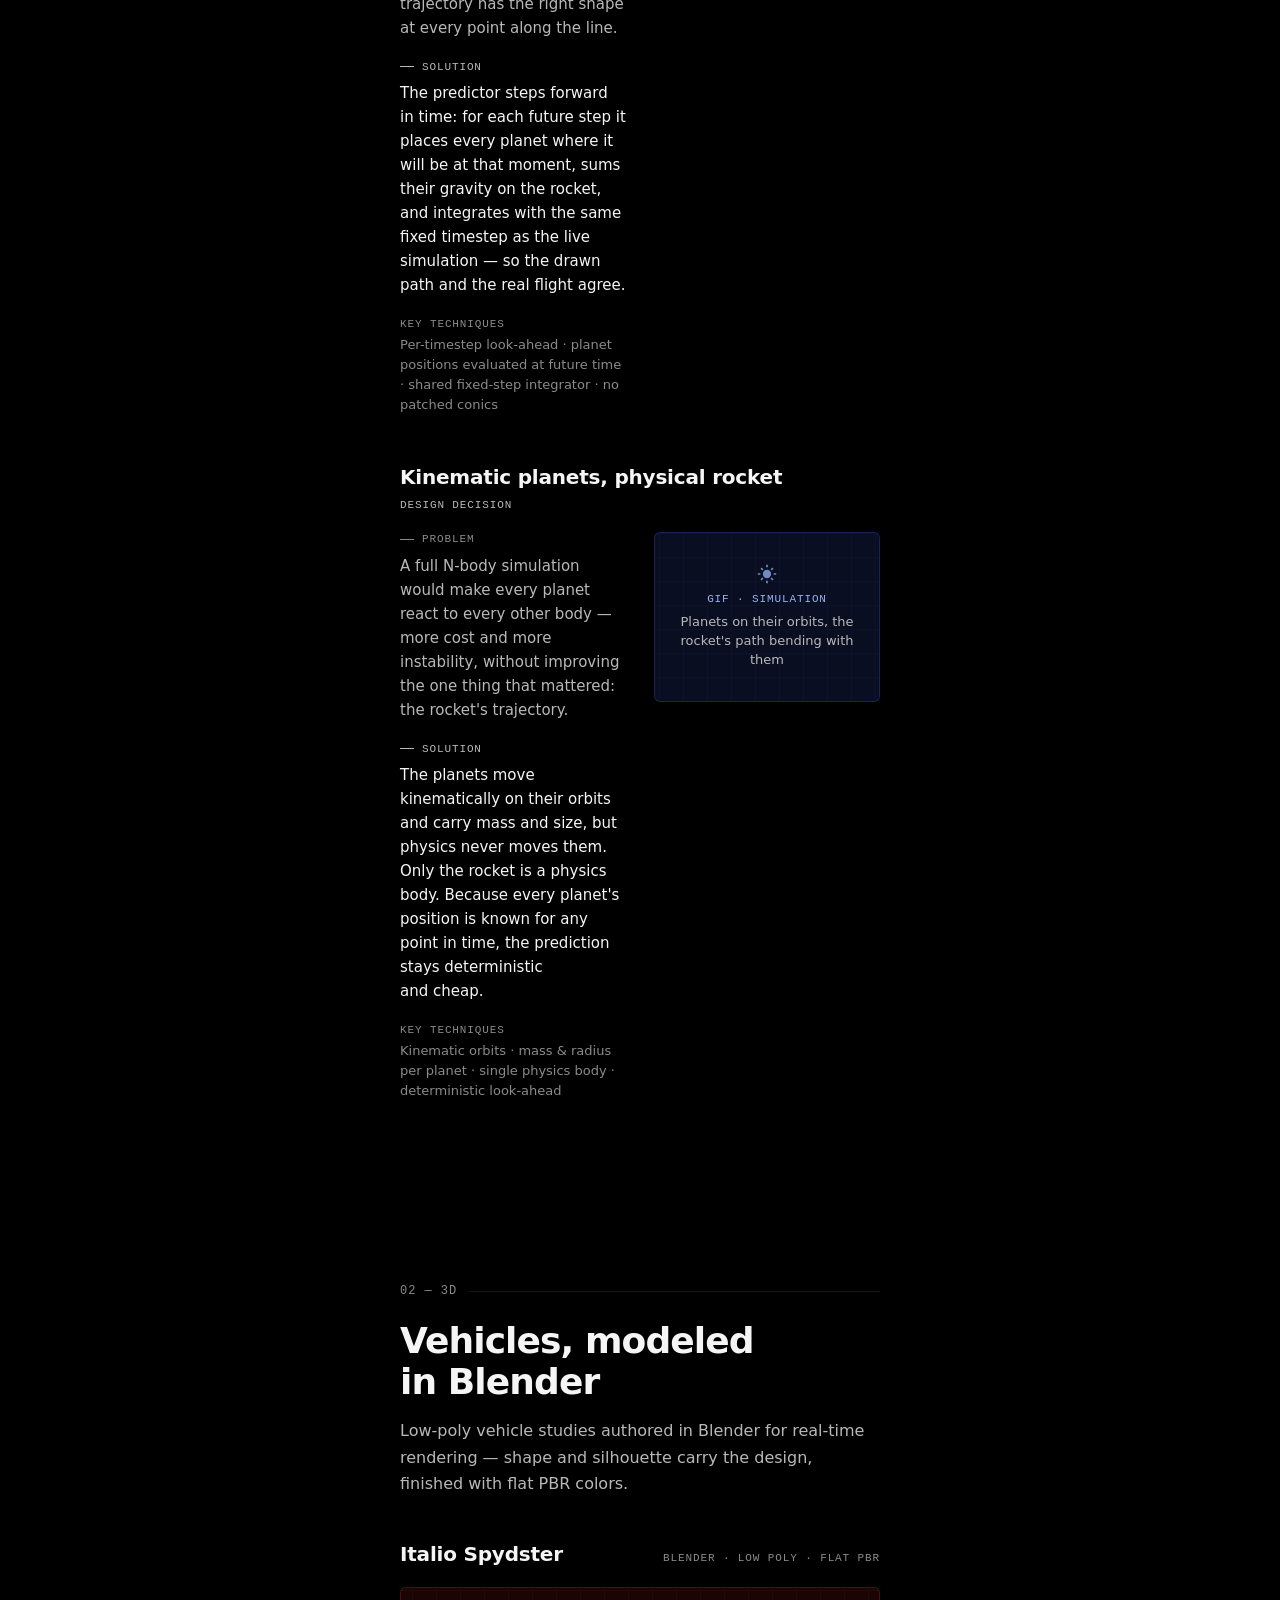
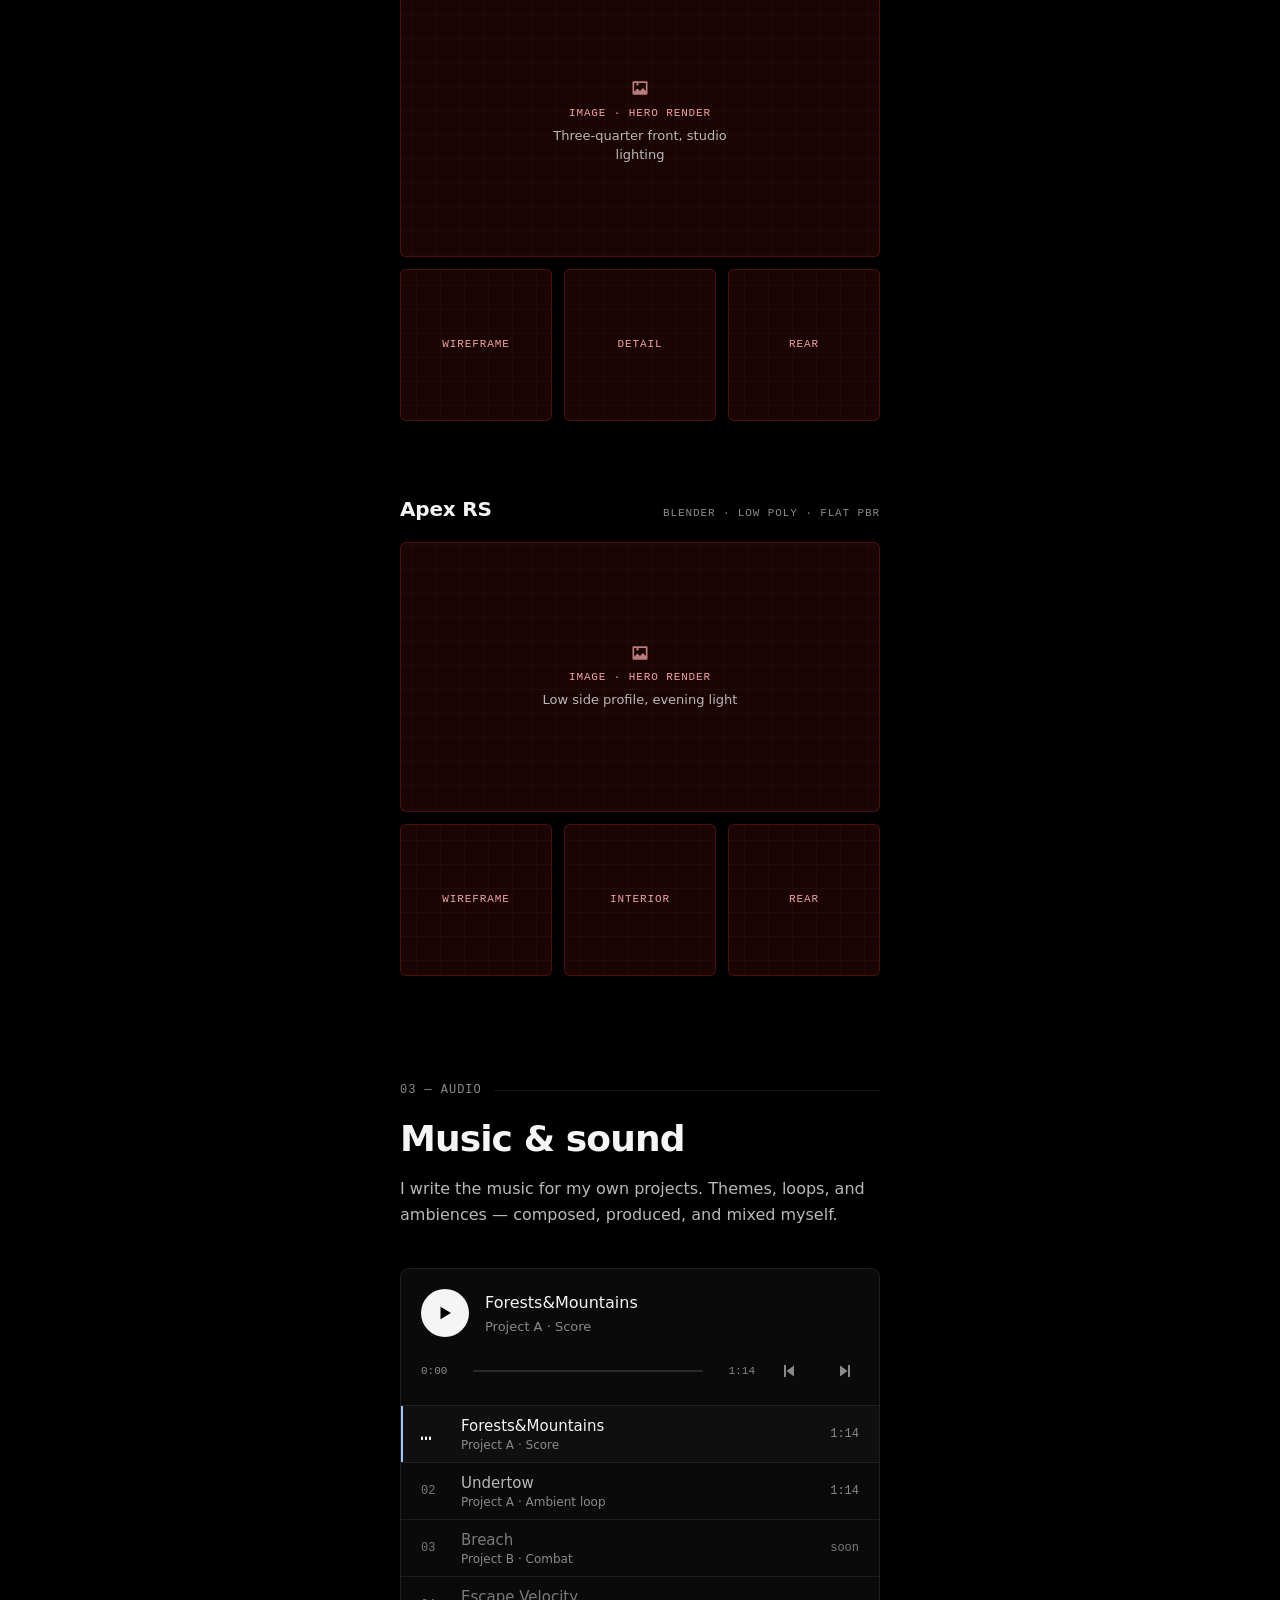
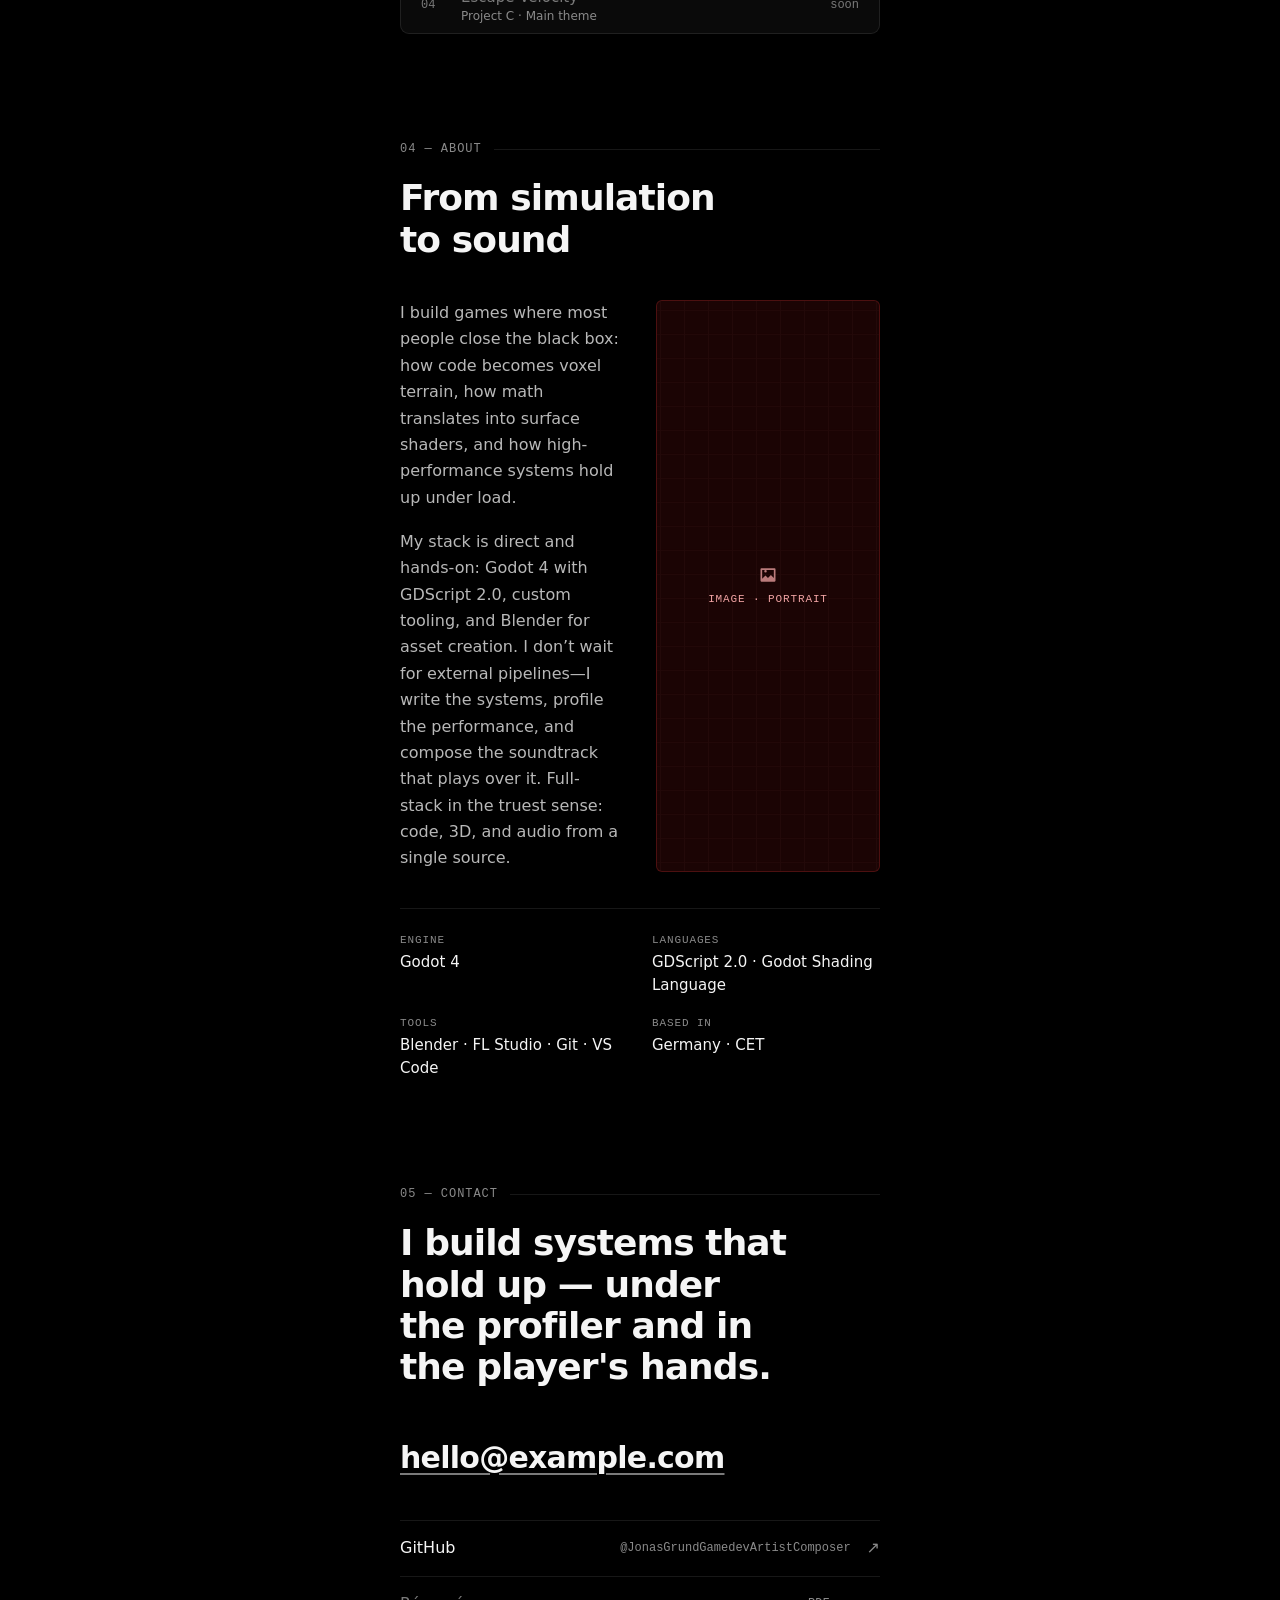
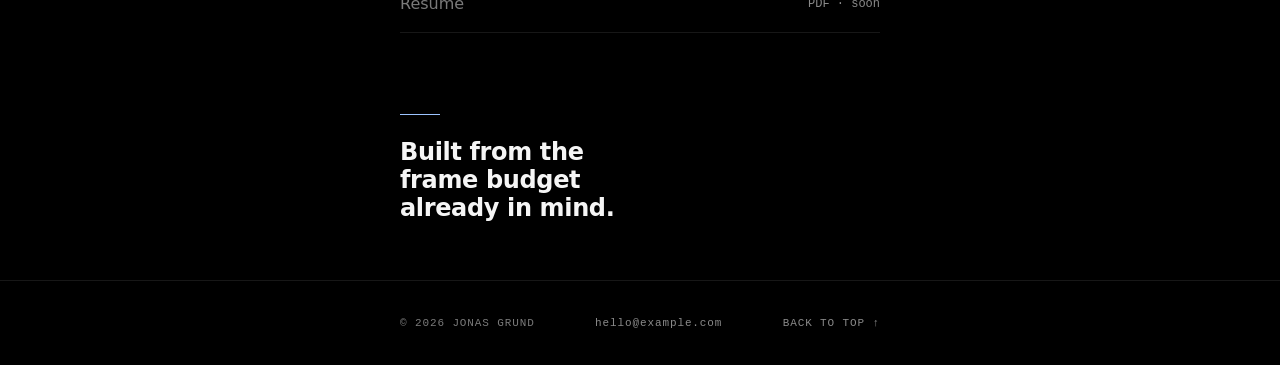
==== commit ff05ab2b: "Veröffentlichung" ====
--- a/index.html
+++ b/index.html
@@ -5,16 +5,16 @@
   <meta name="viewport" content="width=device-width, initial-scale=1, viewport-fit=cover">
   <title>Jonas Grund | Game Developer &amp; Systems Architect</title>
   <meta name="description" content="Godot 4 / GDScript 2.0 game developer and systems architect in Germany: voxel/SDF terrain, FFT ocean, orbital trajectory prediction, tactical gameplay systems, 3D vehicles and original music.">
-  <link rel="canonical" href="https://wasgehtsiedasan2205.github.io/PortfolioWebsite/">
+  <link rel="canonical" href="https://jonasgrundgamedevartistcomposer.github.io/PortfolioWebsite/">
   <meta name="theme-color" content="#000000">
   <meta name="color-scheme" content="dark">
   <meta property="og:type" content="website">
   <meta property="og:site_name" content="Jonas Grund — Portfolio">
-  <meta property="og:url" content="https://wasgehtsiedasan2205.github.io/PortfolioWebsite/">
+  <meta property="og:url" content="https://jonasgrundgamedevartistcomposer.github.io/PortfolioWebsite/">
   <meta property="og:title" content="Jonas Grund — Game Developer &amp; Systems Architect">
   <meta property="og:description" content="Godot 4 terrain, rendering, physics and gameplay systems — with problem/solution breakdowns, 3D vehicles and original music.">
   <!-- Add a 1200×630 preview once it exists (see README):
-  <meta property="og:image" content="https://wasgehtsiedasan2205.github.io/PortfolioWebsite/assets/img/social-preview.jpg">
+  <meta property="og:image" content="https://jonasgrundgamedevartistcomposer.github.io/PortfolioWebsite/assets/img/social-preview.jpg">
   <meta property="og:image:width" content="1200">
   <meta property="og:image:height" content="630">
   <meta property="og:image:alt" content="Jonas Grund — Game Developer & Systems Architect"> -->
@@ -28,10 +28,10 @@
     "@context": "https://schema.org",
     "@type": "Person",
     "name": "",
-    "url": "https://wasgehtsiedasan2205.github.io/PortfolioWebsite/",
+    "url": "https://jonasgrundgamedevartistcomposer.github.io/PortfolioWebsite/",
     "jobTitle": "Game Developer & Systems Architect",
     "address": { "@type": "PostalAddress", "addressCountry": "DE" },
-    "sameAs": ["https://github.com/WasgehtSiedasan2205"],
+    "sameAs": ["https://github.com/JonasGrundGamedevArtistComposer"],
     "knowsAbout": ["Game development", "Godot Engine", "GDScript", "Shaders", "Procedural terrain", "Physics simulation", "Gameplay systems", "Performance optimization", "Blender", "Music composition"]
   }
   </script>
@@ -87,7 +87,7 @@
                 <svg viewBox="0 0 16 16" aria-hidden="true"><path fill="currentColor" d="M7.25 2h1.5v8.6l3.2-3.2 1.05 1.06L8 13.5 2.99 8.46 4.05 7.4l3.2 3.2V2Z"/></svg>
               </a>
               <a class="btn" href="mailto:hello@example.com">Email me</a>
-              <a class="btn" href="https://github.com/WasgehtSiedasan2205" rel="me noopener" target="_blank">GitHub<span class="visually-hidden"> (opens in a new tab)</span></a>
+              <a class="btn" href="https://github.com/JonasGrundGamedevArtistComposer" rel="me noopener" target="_blank">GitHub<span class="visually-hidden"> (opens in a new tab)</span></a>
             </div>
           </div>
         </div>
@@ -208,8 +208,8 @@
 
         <div class="project__links reveal">
           <!-- TODO(owner): replace href with the project's repository URL -->
-          <a class="link-arrow" href="https://github.com/WasgehtSiedasan2205?tab=repositories" rel="noopener" target="_blank"><svg viewBox="0 0 16 16" aria-hidden="true"><path d="M8 0a8 8 0 0 0-2.53 15.59c.4.07.55-.17.55-.38v-1.33c-2.23.48-2.7-1.07-2.7-1.07-.36-.92-.89-1.17-.89-1.17-.73-.5.05-.49.05-.49.8.06 1.23.83 1.23.83.72 1.22 1.87.87 2.33.67.07-.52.28-.87.5-1.07-1.78-.2-3.65-.89-3.65-3.95 0-.87.31-1.59.82-2.15-.08-.2-.36-1.02.08-2.12 0 0 .67-.21 2.2.82a7.6 7.6 0 0 1 4 0c1.53-1.04 2.2-.82 2.2-.82.44 1.1.16 1.92.08 2.12.51.56.82 1.28.82 2.15 0 3.07-1.87 3.75-3.65 3.95.29.25.54.73.54 1.48v2.2c0 .21.15.46.55.38A8 8 0 0 0 8 0Z"/></svg>GitHub repository<span class="visually-hidden"> (opens in a new tab)</span></a>
-          <a class="link-arrow" href="https://github.com/WasgehtSiedasan2205/VolumetricClouds" rel="noopener" target="_blank"><svg viewBox="0 0 16 16" aria-hidden="true"><path d="M8 0a8 8 0 0 0-2.53 15.59c.4.07.55-.17.55-.38v-1.33c-2.23.48-2.7-1.07-2.7-1.07-.36-.92-.89-1.17-.89-1.17-.73-.5.05-.49.05-.49.8.06 1.23.83 1.23.83.72 1.22 1.87.87 2.33.67.07-.52.28-.87.5-1.07-1.78-.2-3.65-.89-3.65-3.95 0-.87.31-1.59.82-2.15-.08-.2-.36-1.02.08-2.12 0 0 .67-.21 2.2.82a7.6 7.6 0 0 1 4 0c1.53-1.04 2.2-.82 2.2-.82.44 1.1.16 1.92.08 2.12.51.56.82 1.28.82 2.15 0 3.07-1.87 3.75-3.65 3.95.29.25.54.73.54 1.48v2.2c0 .21.15.46.55.38A8 8 0 0 0 8 0Z"/></svg>Volumetric clouds repository<span class="visually-hidden"> (opens in a new tab)</span></a>
+          <a class="link-arrow" href="https://github.com/JonasGrundGamedevArtistComposer?tab=repositories" rel="noopener" target="_blank"><svg viewBox="0 0 16 16" aria-hidden="true"><path d="M8 0a8 8 0 0 0-2.53 15.59c.4.07.55-.17.55-.38v-1.33c-2.23.48-2.7-1.07-2.7-1.07-.36-.92-.89-1.17-.89-1.17-.73-.5.05-.49.05-.49.8.06 1.23.83 1.23.83.72 1.22 1.87.87 2.33.67.07-.52.28-.87.5-1.07-1.78-.2-3.65-.89-3.65-3.95 0-.87.31-1.59.82-2.15-.08-.2-.36-1.02.08-2.12 0 0 .67-.21 2.2.82a7.6 7.6 0 0 1 4 0c1.53-1.04 2.2-.82 2.2-.82.44 1.1.16 1.92.08 2.12.51.56.82 1.28.82 2.15 0 3.07-1.87 3.75-3.65 3.95.29.25.54.73.54 1.48v2.2c0 .21.15.46.55.38A8 8 0 0 0 8 0Z"/></svg>GitHub repository<span class="visually-hidden"> (opens in a new tab)</span></a>
+          <a class="link-arrow" href="https://github.com/JonasGrundGamedevArtistComposer/VolumetricClouds" rel="noopener" target="_blank"><svg viewBox="0 0 16 16" aria-hidden="true"><path d="M8 0a8 8 0 0 0-2.53 15.59c.4.07.55-.17.55-.38v-1.33c-2.23.48-2.7-1.07-2.7-1.07-.36-.92-.89-1.17-.89-1.17-.73-.5.05-.49.05-.49.8.06 1.23.83 1.23.83.72 1.22 1.87.87 2.33.67.07-.52.28-.87.5-1.07-1.78-.2-3.65-.89-3.65-3.95 0-.87.31-1.59.82-2.15-.08-.2-.36-1.02.08-2.12 0 0 .67-.21 2.2.82a7.6 7.6 0 0 1 4 0c1.53-1.04 2.2-.82 2.2-.82.44 1.1.16 1.92.08 2.12.51.56.82 1.28.82 2.15 0 3.07-1.87 3.75-3.65 3.95.29.25.54.73.54 1.48v2.2c0 .21.15.46.55.38A8 8 0 0 0 8 0Z"/></svg>Volumetric clouds repository<span class="visually-hidden"> (opens in a new tab)</span></a>
           <span class="link-arrow link-arrow--soon">Playable build <span class="link-arrow__badge">soon</span></span>
         </div>
       </article>
@@ -314,7 +314,7 @@
 
         <div class="project__links reveal">
           <!-- TODO(owner): replace href with the project's repository URL -->
-          <a class="link-arrow" href="https://github.com/WasgehtSiedasan2205?tab=repositories" rel="noopener" target="_blank"><svg viewBox="0 0 16 16" aria-hidden="true"><path d="M8 0a8 8 0 0 0-2.53 15.59c.4.07.55-.17.55-.38v-1.33c-2.23.48-2.7-1.07-2.7-1.07-.36-.92-.89-1.17-.89-1.17-.73-.5.05-.49.05-.49.8.06 1.23.83 1.23.83.72 1.22 1.87.87 2.33.67.07-.52.28-.87.5-1.07-1.78-.2-3.65-.89-3.65-3.95 0-.87.31-1.59.82-2.15-.08-.2-.36-1.02.08-2.12 0 0 .67-.21 2.2.82a7.6 7.6 0 0 1 4 0c1.53-1.04 2.2-.82 2.2-.82.44 1.1.16 1.92.08 2.12.51.56.82 1.28.82 2.15 0 3.07-1.87 3.75-3.65 3.95.29.25.54.73.54 1.48v2.2c0 .21.15.46.55.38A8 8 0 0 0 8 0Z"/></svg>GitHub repository<span class="visually-hidden"> (opens in a new tab)</span></a>
+          <a class="link-arrow" href="https://github.com/JonasGrundGamedevArtistComposer?tab=repositories" rel="noopener" target="_blank"><svg viewBox="0 0 16 16" aria-hidden="true"><path d="M8 0a8 8 0 0 0-2.53 15.59c.4.07.55-.17.55-.38v-1.33c-2.23.48-2.7-1.07-2.7-1.07-.36-.92-.89-1.17-.89-1.17-.73-.5.05-.49.05-.49.8.06 1.23.83 1.23.83.72 1.22 1.87.87 2.33.67.07-.52.28-.87.5-1.07-1.78-.2-3.65-.89-3.65-3.95 0-.87.31-1.59.82-2.15-.08-.2-.36-1.02.08-2.12 0 0 .67-.21 2.2.82a7.6 7.6 0 0 1 4 0c1.53-1.04 2.2-.82 2.2-.82.44 1.1.16 1.92.08 2.12.51.56.82 1.28.82 2.15 0 3.07-1.87 3.75-3.65 3.95.29.25.54.73.54 1.48v2.2c0 .21.15.46.55.38A8 8 0 0 0 8 0Z"/></svg>GitHub repository<span class="visually-hidden"> (opens in a new tab)</span></a>
           <span class="link-arrow link-arrow--soon">Playable build <span class="link-arrow__badge">soon</span></span>
         </div>
       </article>
@@ -388,7 +388,7 @@
 
         <div class="project__links reveal">
           <!-- TODO(owner): replace href with the project's repository URL -->
-          <a class="link-arrow" href="https://github.com/WasgehtSiedasan2205?tab=repositories" rel="noopener" target="_blank"><svg viewBox="0 0 16 16" aria-hidden="true"><path d="M8 0a8 8 0 0 0-2.53 15.59c.4.07.55-.17.55-.38v-1.33c-2.23.48-2.7-1.07-2.7-1.07-.36-.92-.89-1.17-.89-1.17-.73-.5.05-.49.05-.49.8.06 1.23.83 1.23.83.72 1.22 1.87.87 2.33.67.07-.52.28-.87.5-1.07-1.78-.2-3.65-.89-3.65-3.95 0-.87.31-1.59.82-2.15-.08-.2-.36-1.02.08-2.12 0 0 .67-.21 2.2.82a7.6 7.6 0 0 1 4 0c1.53-1.04 2.2-.82 2.2-.82.44 1.1.16 1.92.08 2.12.51.56.82 1.28.82 2.15 0 3.07-1.87 3.75-3.65 3.95.29.25.54.73.54 1.48v2.2c0 .21.15.46.55.38A8 8 0 0 0 8 0Z"/></svg>GitHub repository<span class="visually-hidden"> (opens in a new tab)</span></a>
+          <a class="link-arrow" href="https://github.com/JonasGrundGamedevArtistComposer?tab=repositories" rel="noopener" target="_blank"><svg viewBox="0 0 16 16" aria-hidden="true"><path d="M8 0a8 8 0 0 0-2.53 15.59c.4.07.55-.17.55-.38v-1.33c-2.23.48-2.7-1.07-2.7-1.07-.36-.92-.89-1.17-.89-1.17-.73-.5.05-.49.05-.49.8.06 1.23.83 1.23.83.72 1.22 1.87.87 2.33.67.07-.52.28-.87.5-1.07-1.78-.2-3.65-.89-3.65-3.95 0-.87.31-1.59.82-2.15-.08-.2-.36-1.02.08-2.12 0 0 .67-.21 2.2.82a7.6 7.6 0 0 1 4 0c1.53-1.04 2.2-.82 2.2-.82.44 1.1.16 1.92.08 2.12.51.56.82 1.28.82 2.15 0 3.07-1.87 3.75-3.65 3.95.29.25.54.73.54 1.48v2.2c0 .21.15.46.55.38A8 8 0 0 0 8 0Z"/></svg>GitHub repository<span class="visually-hidden"> (opens in a new tab)</span></a>
           <span class="link-arrow link-arrow--soon">Playable build <span class="link-arrow__badge">soon</span></span>
         </div>
       </article>
@@ -533,7 +533,7 @@
       <div class="reveal">
         <a class="contact__mail" href="mailto:hello@example.com">hello@example.com</a>
         <nav class="contact__links" aria-label="Profiles">
-          <a href="https://github.com/WasgehtSiedasan2205" rel="me noopener" target="_blank"><span>GitHub<span class="visually-hidden"> (opens in a new tab)</span></span><span>@WasgehtSiedasan2205</span></a>
+          <a href="https://github.com/JonasGrundGamedevArtistComposer" rel="me noopener" target="_blank"><span>GitHub<span class="visually-hidden"> (opens in a new tab)</span></span><span>@JonasGrundGamedevArtistComposer</span></a>
           <!-- When the PDF exists: <a href="assets/resume.pdf" download><span>Résumé</span><span>PDF</span></a> -->
           <span class="is-soon"><span>Résumé</span><span>PDF · soon</span></span>
         </nav>
